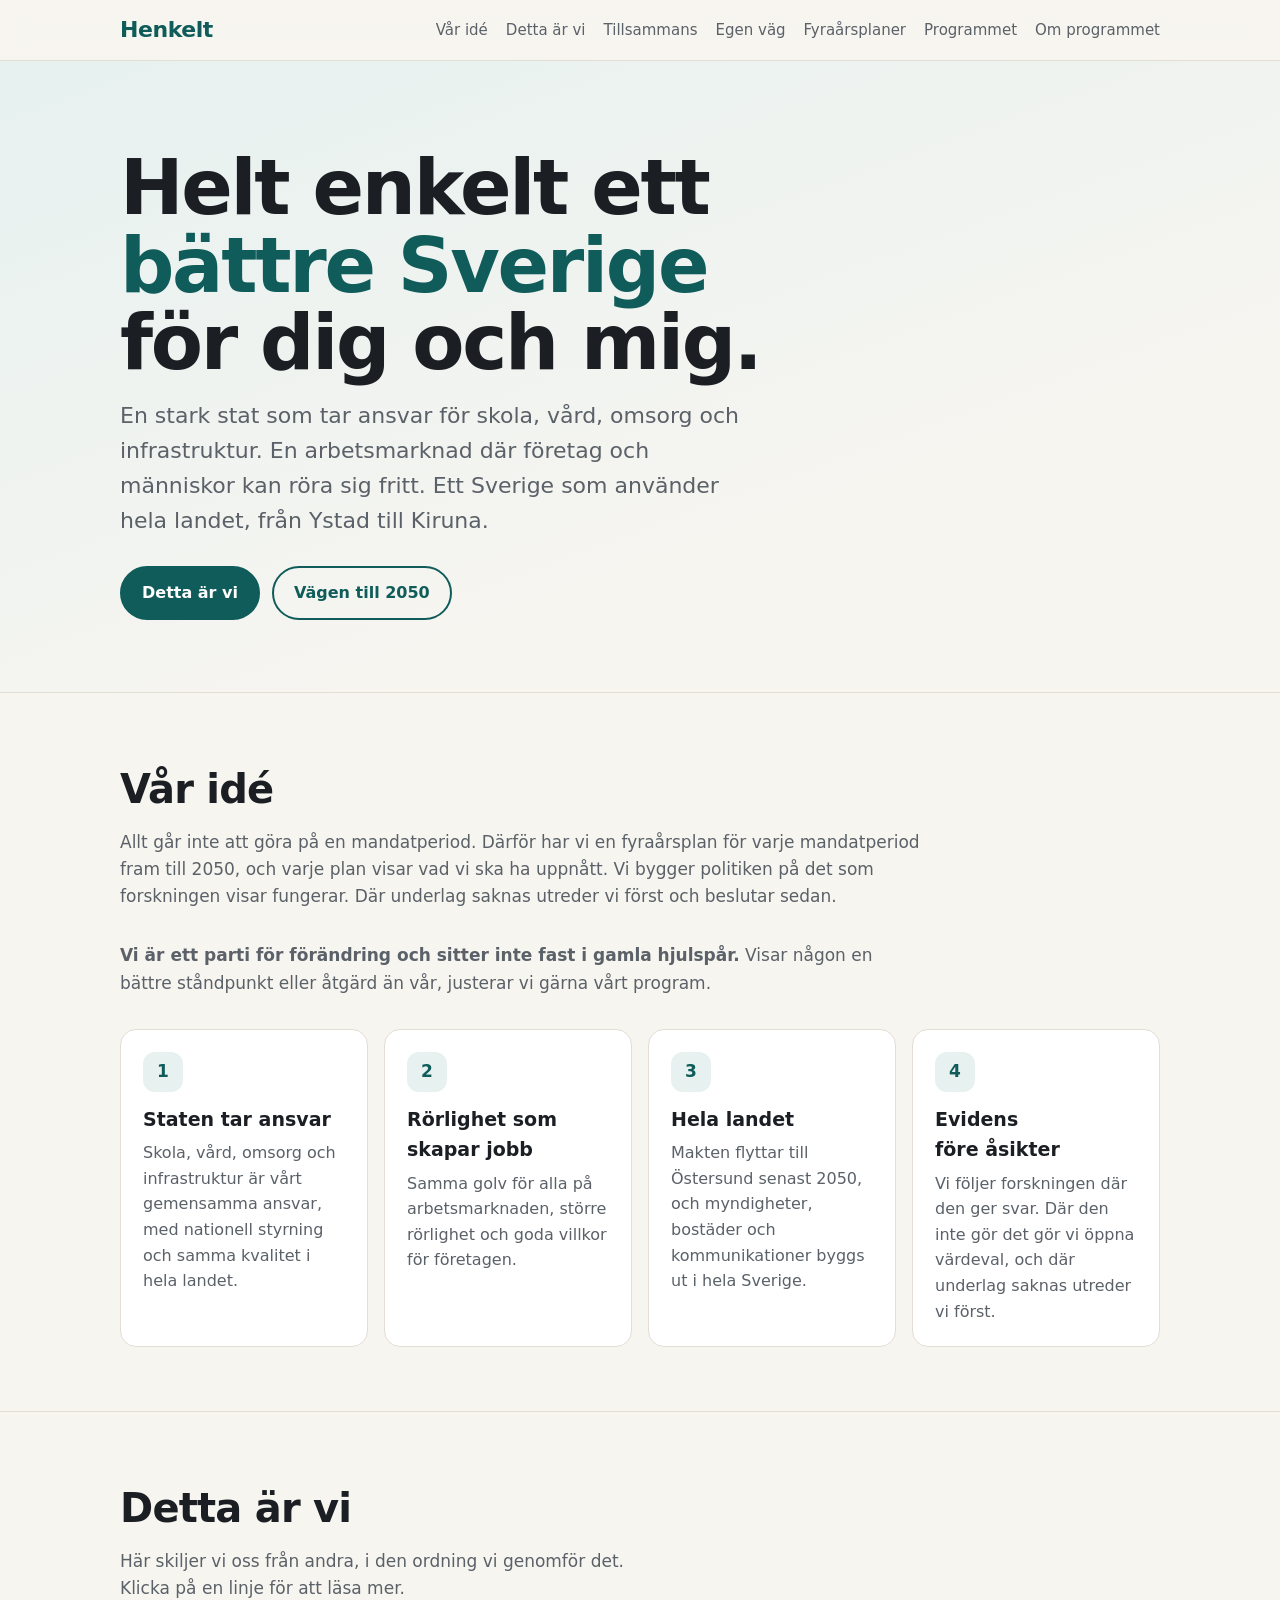
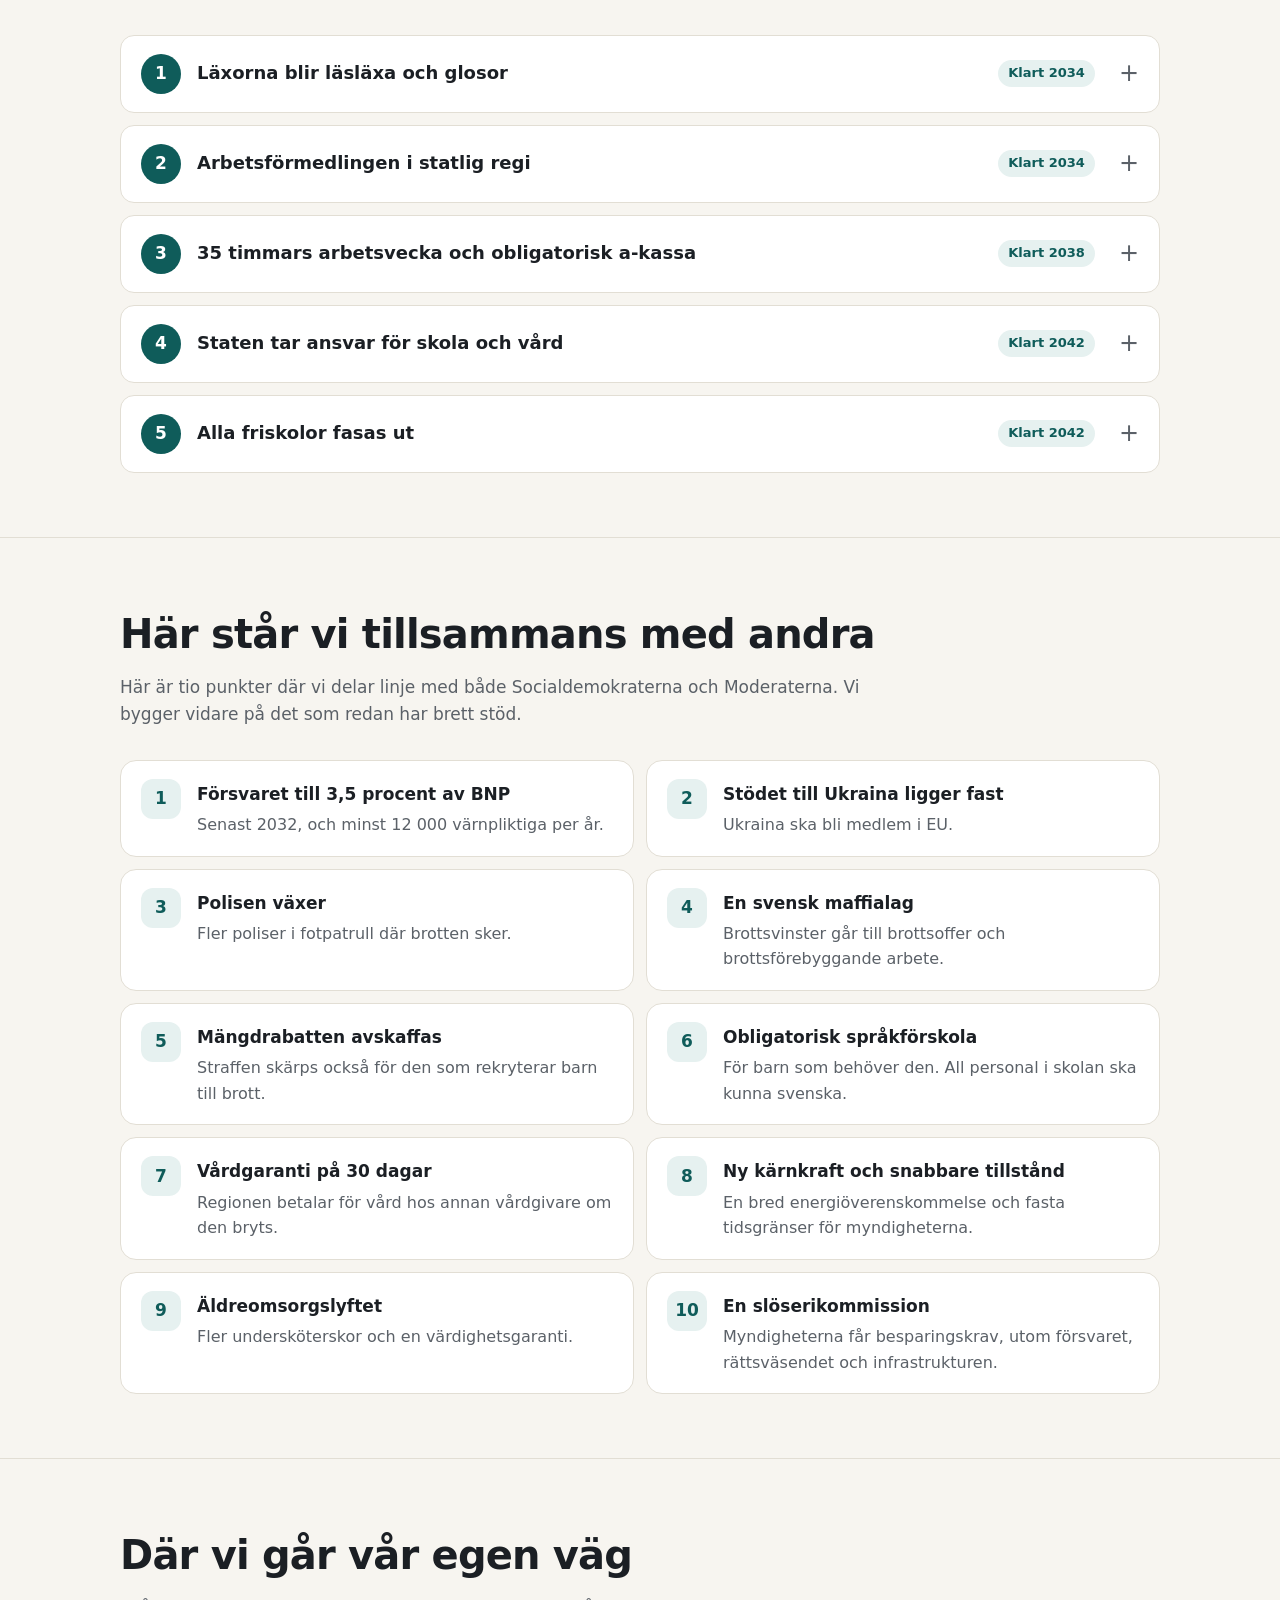
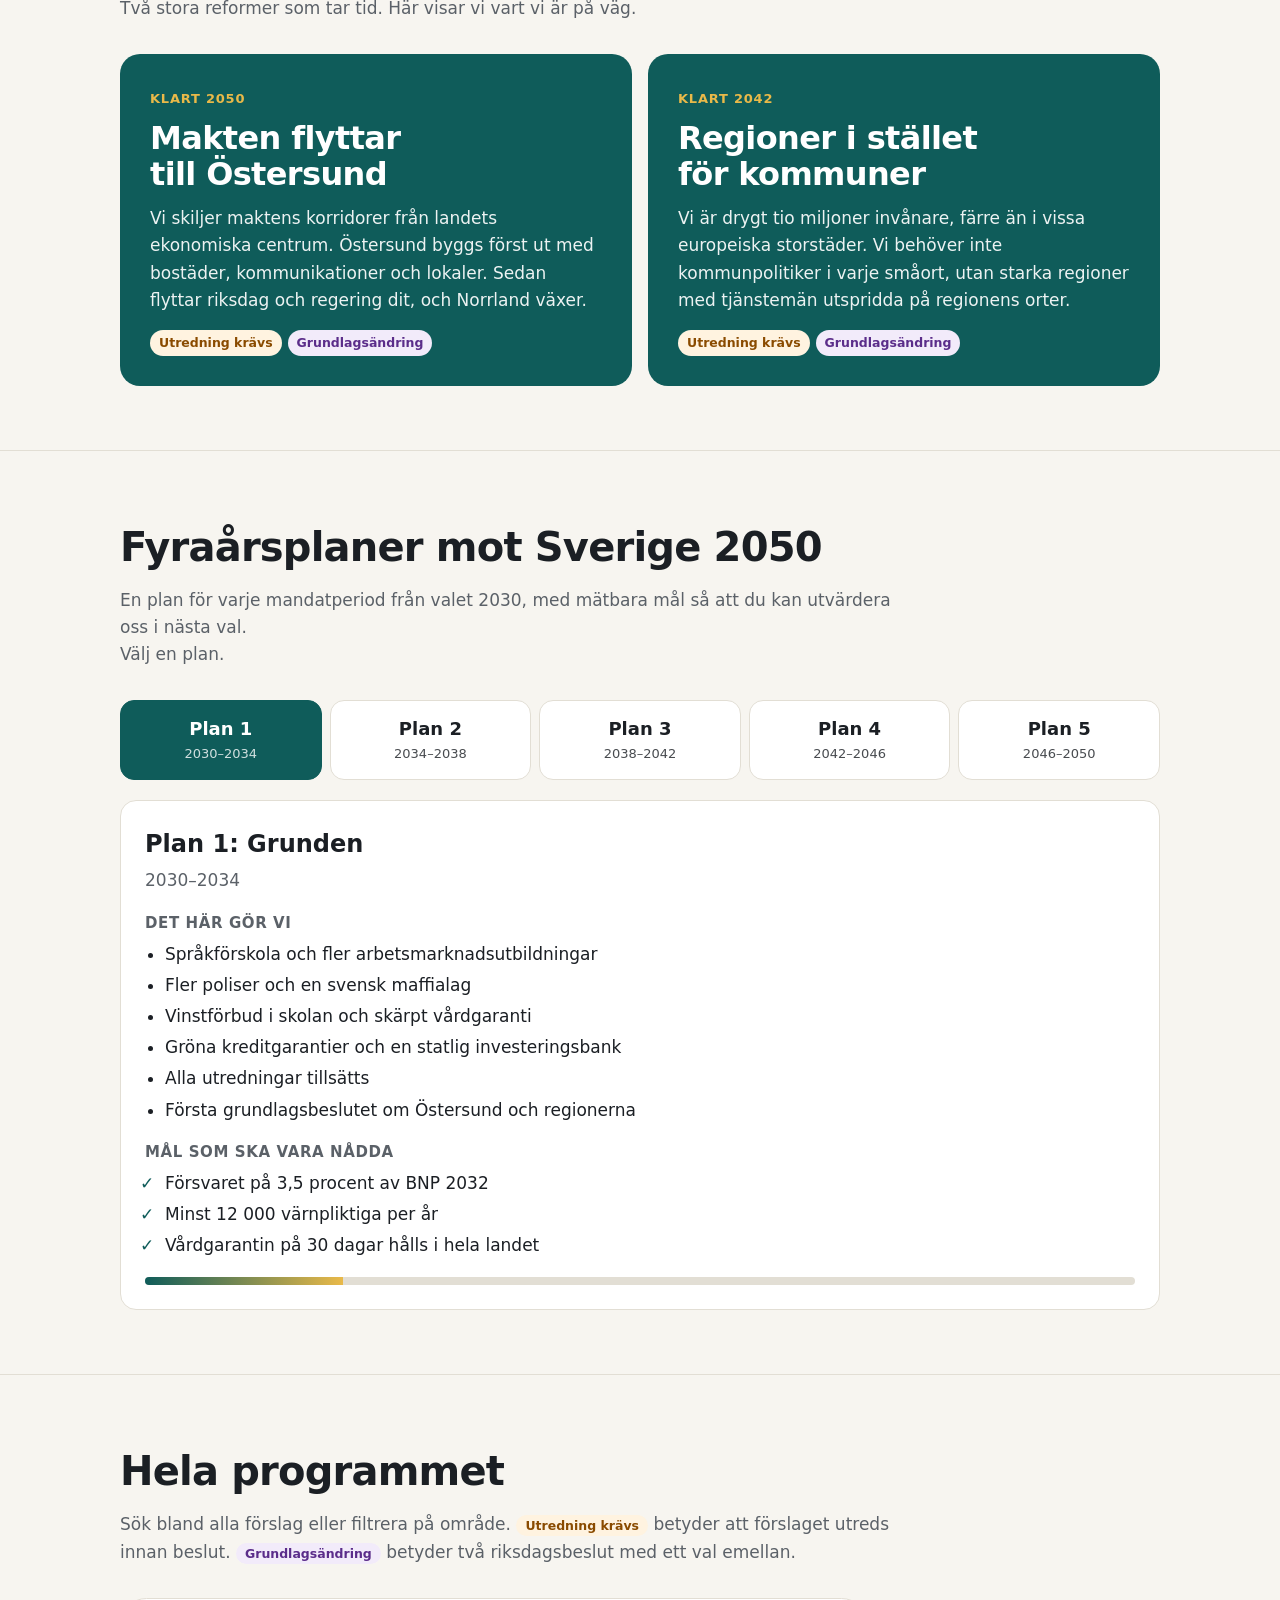
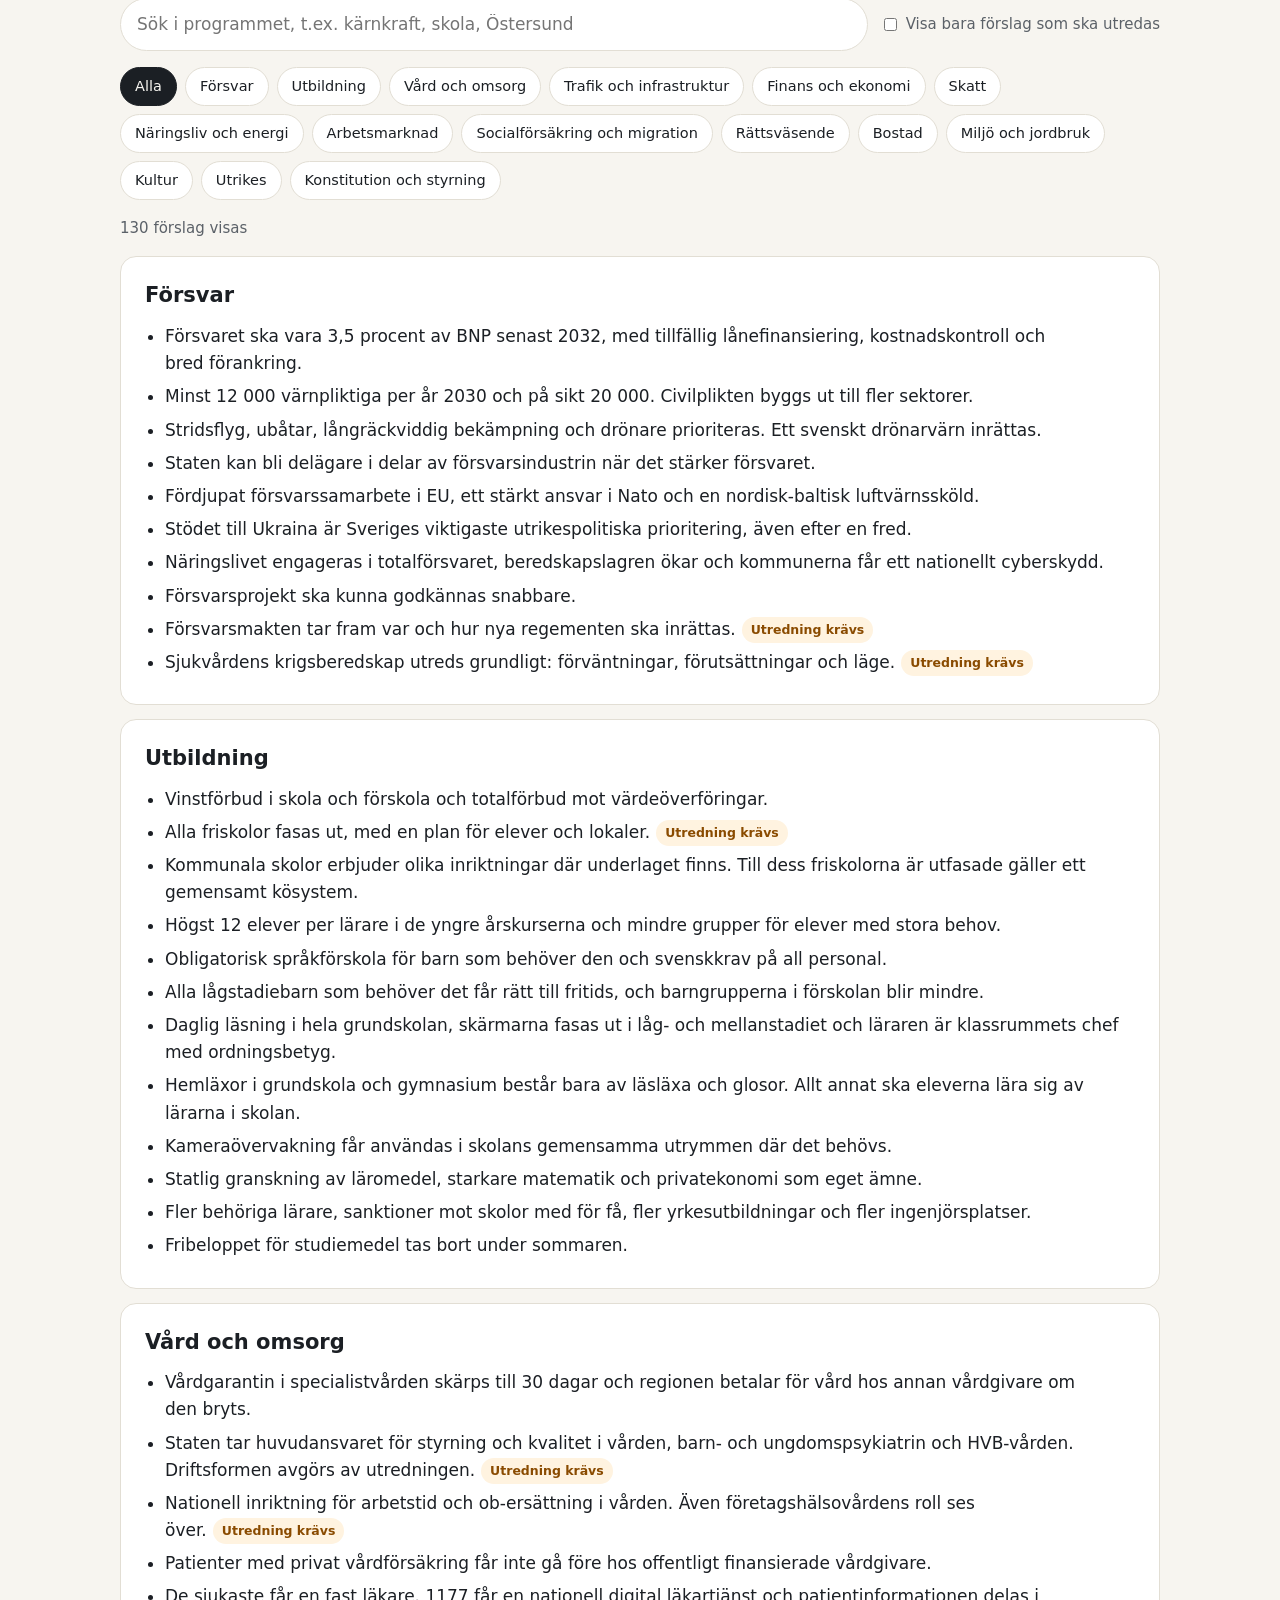
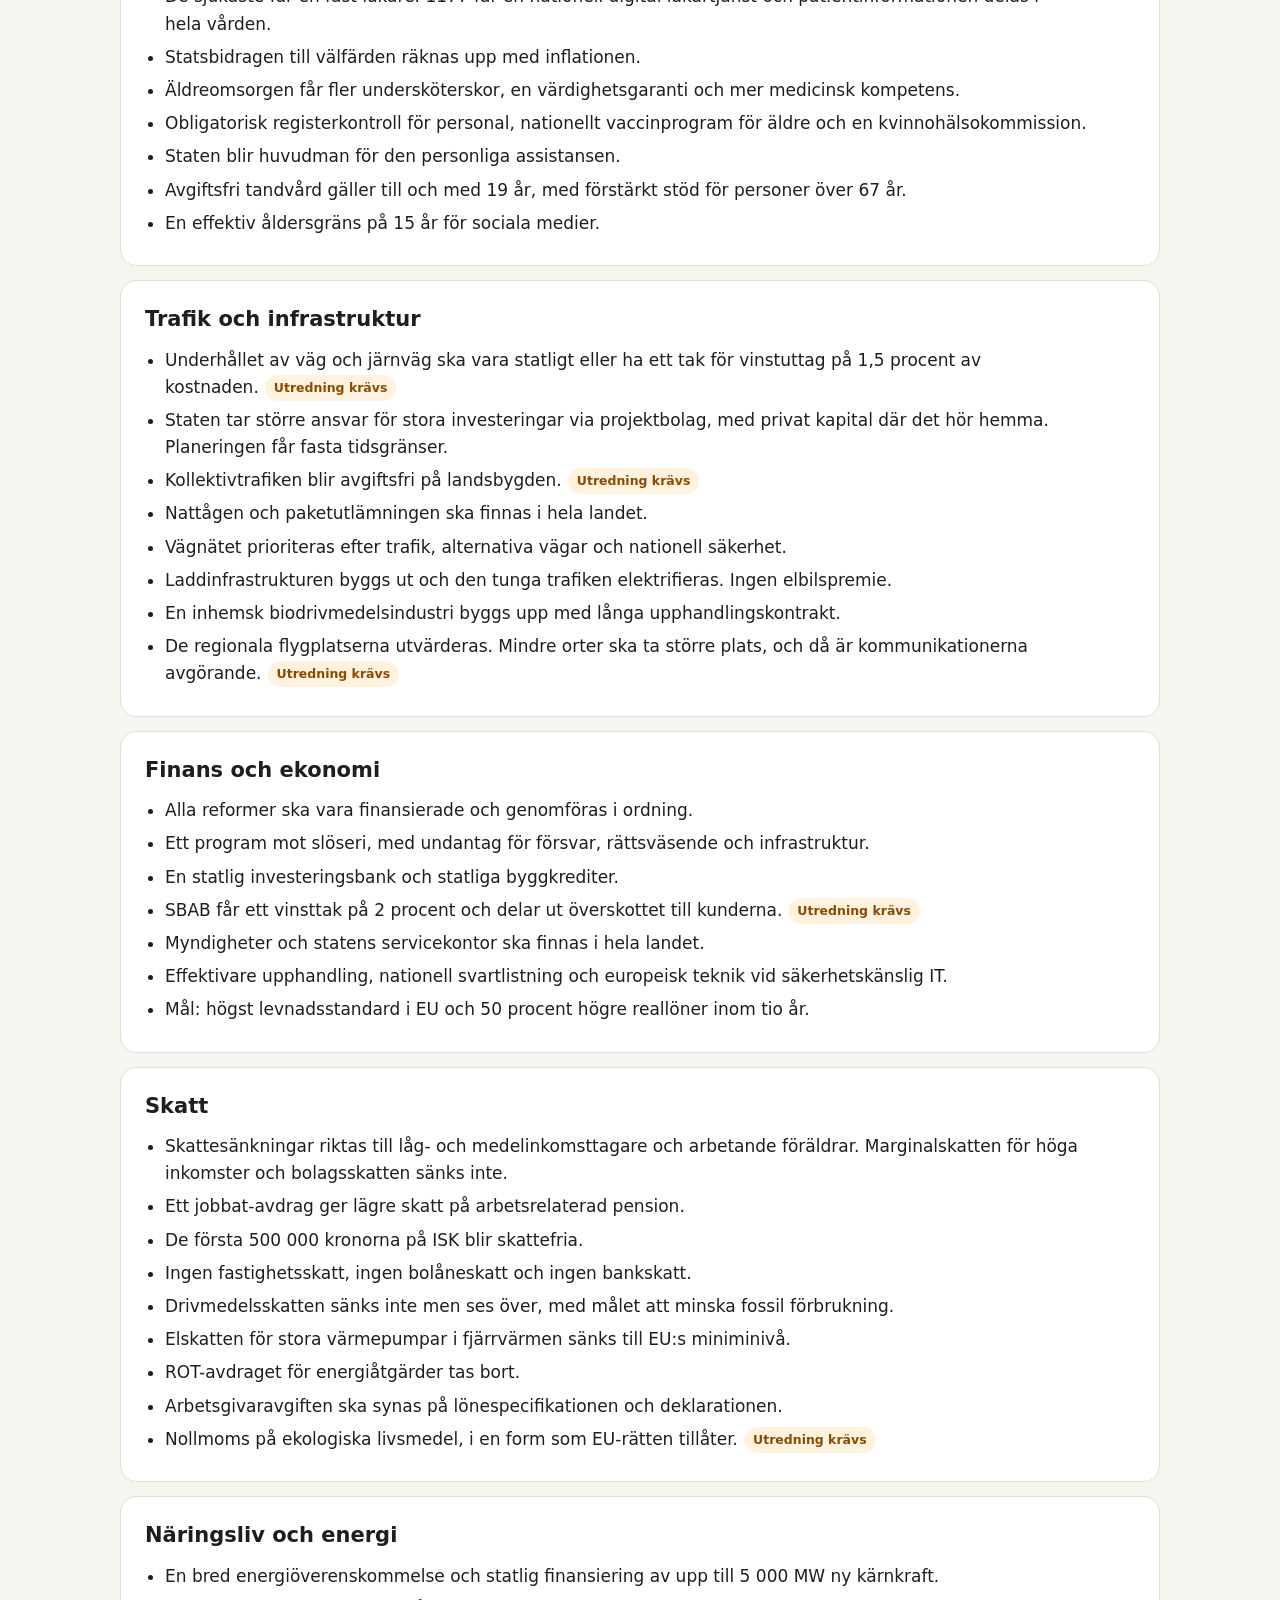
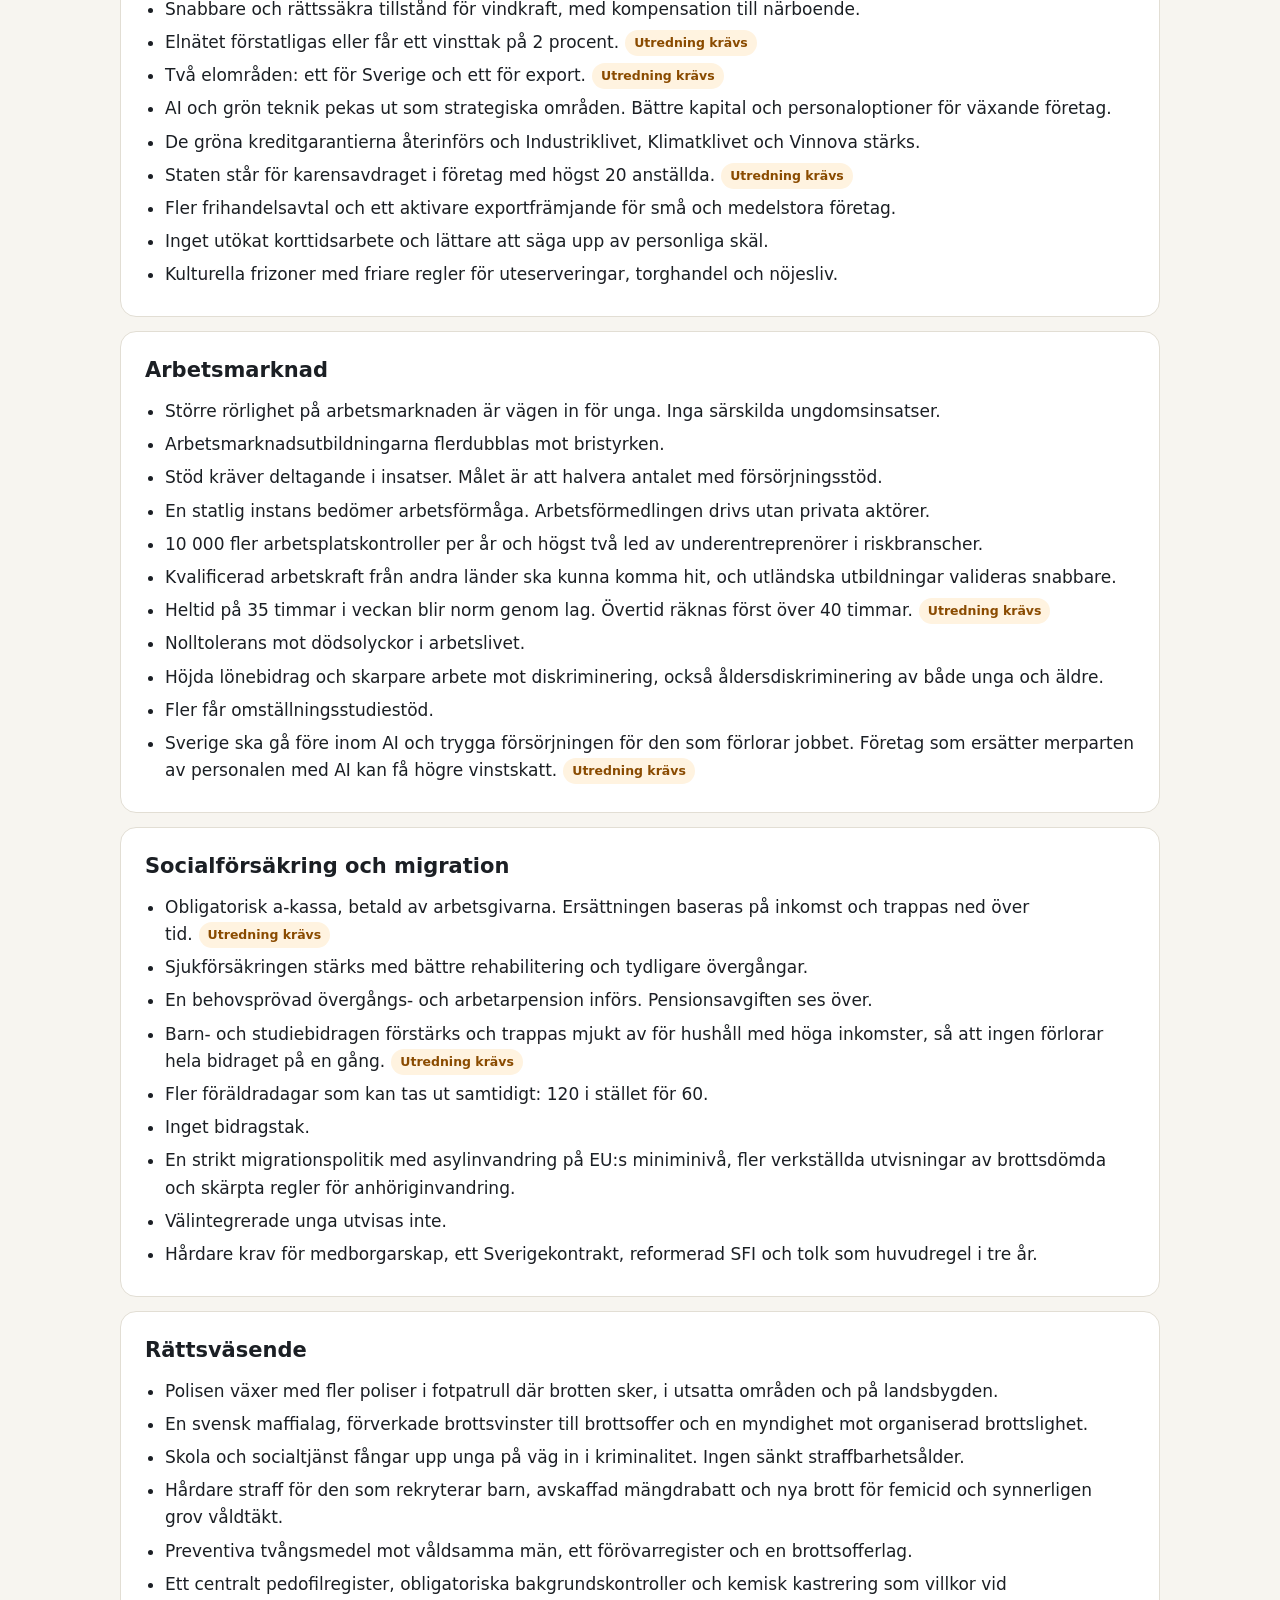
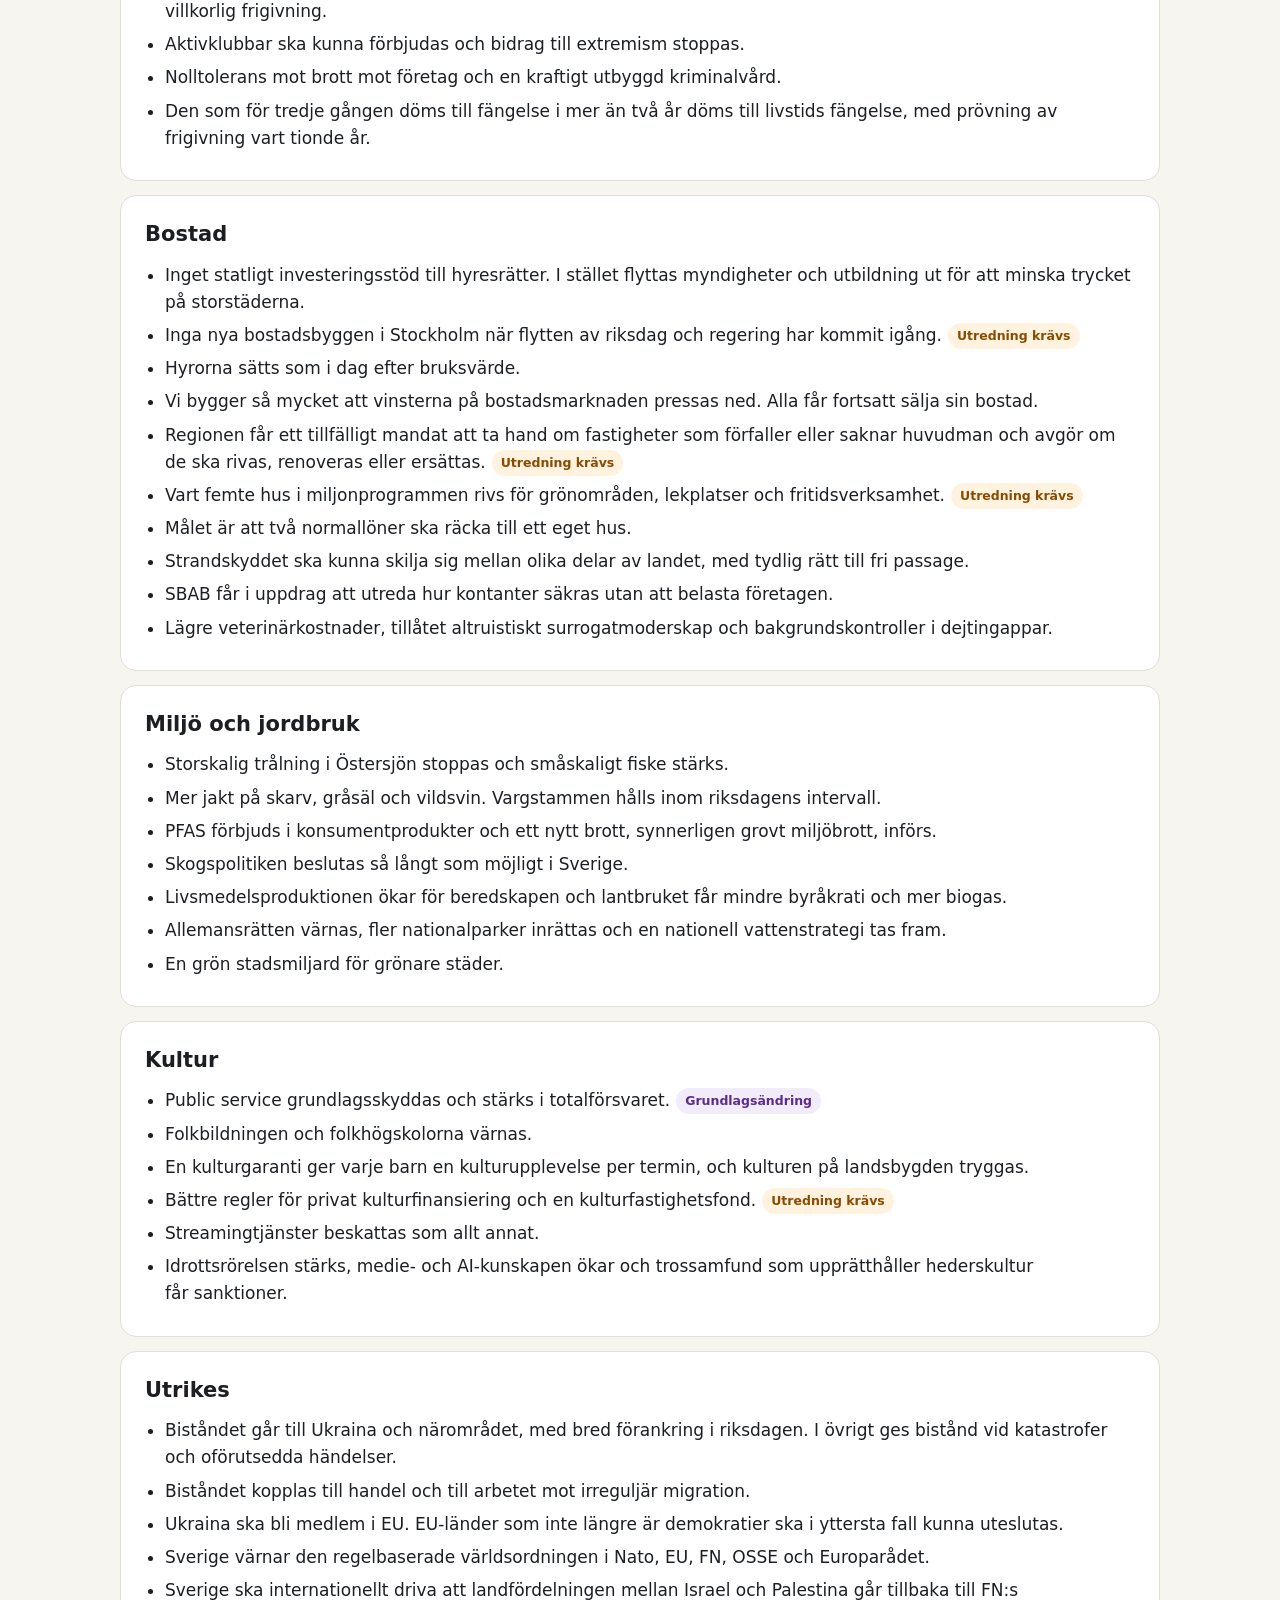
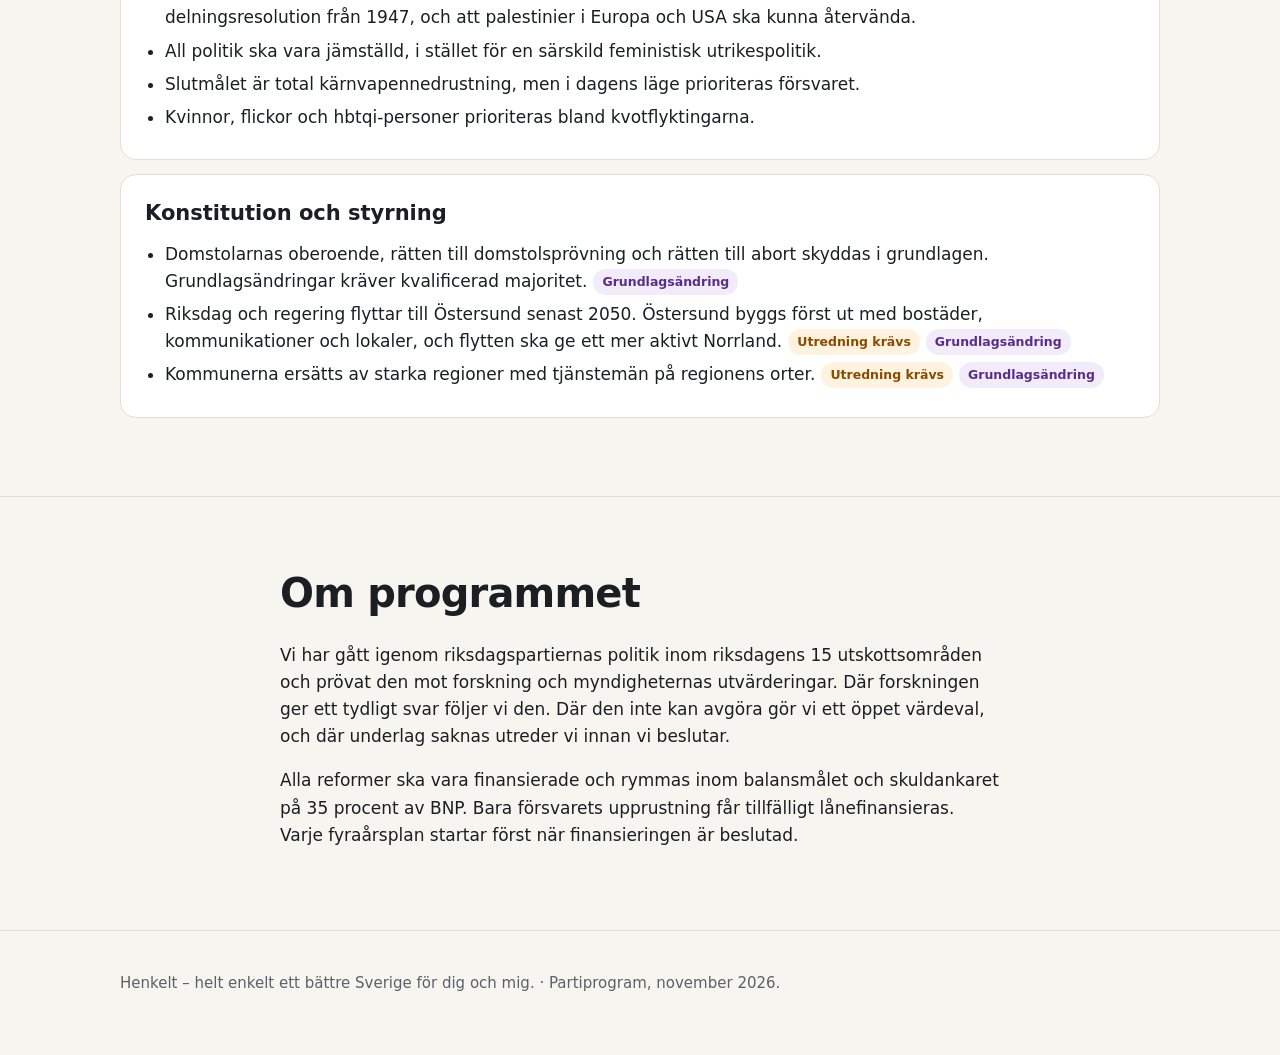
==== index.html @ c9fbc25e "Add files via upload" ====
<!DOCTYPE html>
<html lang="sv">
<head>
<meta charset="utf-8">
<meta name="viewport" content="width=device-width, initial-scale=1">
<title>Henkelt – helt enkelt ett bättre Sverige</title>
<meta name="description" content="Henkelt – helt enkelt ett bättre Sverige för dig och mig. Partiprogram, vad vi står för och fyraårsplaner mot Sverige 2050.">
<style>
:root{color-scheme:light dark;
--bg:light-dark(#f7f5f0,#121417);--card:light-dark(#ffffff,#1b1e22);--ink:light-dark(#1b1f24,#ece9e2);--muted:light-dark(#5b6168,#a3a8ae);
--line:light-dark(#e2ded4,#2c3035);--brand:light-dark(#0f5c5a,#5cc8c2);--brand-ink:light-dark(#ffffff,#08201f);--accent:light-dark(#e9b949,#f2c95f);
--soft:light-dark(#e6f1f0,#173332);--warn:light-dark(#8a4b00,#f5b25c);--warnbg:light-dark(#fff3e0,#33240f);--gov:light-dark(#5b2d8a,#c9a6f2);--govbg:light-dark(#f2ebfa,#291f36)}
*{box-sizing:border-box}
html{scroll-behavior:smooth}
body{margin:0;font:17px/1.6 system-ui,-apple-system,"Segoe UI",Roboto,sans-serif;background:var(--bg);color:var(--ink)}
a{color:var(--brand)}
.wrap{max-width:1080px;margin:0 auto;padding:0 20px}
header.top{position:sticky;top:0;z-index:10;background:color-mix(in srgb,var(--bg) 88%,transparent);backdrop-filter:blur(8px);border-bottom:1px solid var(--line)}
header.top .wrap{display:flex;align-items:center;gap:20px;height:60px}
.logo{font-weight:800;font-size:22px;letter-spacing:-.02em;color:var(--brand);text-decoration:none}
nav{display:flex;gap:18px;margin-left:auto;flex-wrap:wrap}
nav a{color:var(--muted);text-decoration:none;font-size:15px}
nav a:hover,nav a:focus-visible{color:var(--ink)}
.hero{padding:88px 0 72px;background:linear-gradient(160deg,var(--soft),transparent 70%)}
.hero h1{font-size:clamp(40px,7vw,76px);line-height:1.02;margin:0 0 16px;letter-spacing:-.03em}
.hero h1 em{font-style:normal;color:var(--brand)}
.hero p.lead{font-size:clamp(18px,2.4vw,22px);max-width:640px;color:var(--muted);margin:0 0 28px}
.btns{display:flex;gap:12px;flex-wrap:wrap}
.btn{display:inline-block;padding:12px 20px;border-radius:999px;font-weight:600;text-decoration:none;border:2px solid var(--brand);font-size:16px;cursor:pointer;background:none;color:var(--brand)}
.btn.primary{background:var(--brand);color:var(--brand-ink)}
section{padding:64px 0;border-top:1px solid var(--line)}
section h2{font-size:clamp(28px,4vw,40px);margin:0 0 8px;letter-spacing:-.02em}
section .sub{color:var(--muted);margin:0 0 32px;max-width:800px;text-wrap:pretty}
p,li{text-wrap:pretty}
h1,h2,h3{text-wrap:balance}
.pillars{display:grid;grid-template-columns:repeat(auto-fit,minmax(200px,1fr));gap:16px}
.pillar{background:var(--card);border:1px solid var(--line);border-radius:16px;padding:22px}
.pillar h3{margin:0 0 6px;font-size:19px}
#shared{grid-template-columns:repeat(auto-fit,minmax(min(100%,400px),1fr));gap:12px}
#shared .pillar{display:flex;gap:16px;align-items:flex-start;padding:18px 20px}
#shared .pillar .ic{flex:0 0 40px;margin:0}
#shared .pillar h3{font-size:17px;margin:2px 0 4px}
.pillar p{margin:0;color:var(--muted);font-size:16px}
.pillar .ic{width:40px;height:40px;border-radius:12px;background:var(--soft);color:var(--brand);display:grid;place-items:center;font-weight:800;margin-bottom:12px}
.own{display:grid;grid-template-columns:repeat(auto-fit,minmax(min(100%,320px),1fr));gap:16px}
.owncard{background:var(--brand);color:var(--brand-ink);border-radius:20px;padding:30px}
.owncard h3{font-size:clamp(24px,3vw,32px);line-height:1.15;margin:8px 0 12px;letter-spacing:-.02em}
.owncard p{margin:0 0 16px;opacity:.92}
.owncard .when{font-size:13px;font-weight:700;text-transform:uppercase;letter-spacing:.06em;color:var(--accent)}
.owncard .tag{background:color-mix(in srgb,var(--brand-ink) 16%,transparent);color:var(--brand-ink)}
.ten{display:grid;gap:12px;counter-reset:n}
.ten details{background:var(--card);border:1px solid var(--line);border-radius:14px;padding:0}
.ten summary{list-style:none;cursor:pointer;padding:18px 20px;display:flex;gap:16px;align-items:center}
.ten summary::-webkit-details-marker{display:none}
.ten .num{flex:0 0 40px;height:40px;border-radius:50%;background:var(--brand);color:var(--brand-ink);display:grid;place-items:center;font-weight:800}
.ten .t{font-weight:700;font-size:18px;flex:1}
.ten .plan{font-size:13px;font-weight:600;color:var(--brand);background:var(--soft);padding:3px 10px;border-radius:999px;white-space:nowrap}
.ten summary::after{content:"+";font-size:24px;color:var(--muted);margin-left:8px}
.ten details[open] summary::after{content:"–"}
.ten .body{padding:0 20px 18px 76px;color:var(--ink)}
.ten .body p{margin:0 0 8px}
.tags{display:flex;gap:6px;flex-wrap:wrap}
.tag{font-size:12.5px;font-weight:600;padding:3px 9px;border-radius:999px;background:var(--soft);color:var(--brand)}
.tag.u{background:var(--warnbg);color:var(--warn)}
.tag.g{background:var(--govbg);color:var(--gov)}
.timeline{display:grid;grid-template-columns:repeat(5,1fr);gap:8px;margin-bottom:20px;position:relative}
.timeline button{all:unset;cursor:pointer;background:var(--card);border:1px solid var(--line);border-radius:14px;padding:14px 12px;text-align:center;transition:transform .15s}
.timeline button:hover{transform:translateY(-2px)}
.timeline button:focus-visible{outline:3px solid var(--accent);outline-offset:2px}
.timeline button[aria-selected=true]{background:var(--brand);color:var(--brand-ink);border-color:var(--brand)}
.timeline .y{display:block;font-size:13px;opacity:.8}
.timeline .n{display:block;font-weight:800;font-size:18px}
.planbox{background:var(--card);border:1px solid var(--line);border-radius:16px;padding:24px}
.planbox h3{margin:0 0 4px;font-size:24px}
.planbox .when{color:var(--muted);margin:0 0 14px}
.planbox ul{margin:0;padding-left:20px}
.planbox li{margin:4px 0}
.gh{margin:16px 0 6px;font-size:15px;text-transform:uppercase;letter-spacing:.04em;color:var(--muted)}
.goals li::marker{content:"✓  ";color:var(--brand)}
.progress{height:8px;border-radius:99px;background:var(--line);margin:18px 0 0;overflow:hidden}
.progress i{display:block;height:100%;background:linear-gradient(90deg,var(--brand),var(--accent));transition:width .3s}
.tools{display:flex;gap:12px;flex-wrap:wrap;align-items:center;margin-bottom:16px}
.tools input[type=search]{flex:1 1 260px;padding:12px 16px;border-radius:999px;border:1px solid var(--line);background:var(--card);color:var(--ink);font:inherit}
.tools label{font-size:15px;color:var(--muted);display:flex;gap:6px;align-items:center;cursor:pointer}
.chips{display:flex;gap:8px;flex-wrap:wrap;margin-bottom:24px}
.chip{all:unset;cursor:pointer;padding:7px 14px;border-radius:999px;border:1px solid var(--line);background:var(--card);font-size:14.5px}
.chip[aria-pressed=true]{background:var(--ink);color:var(--bg);border-color:var(--ink)}
.chip:focus-visible{outline:3px solid var(--accent)}
.area{background:var(--card);border:1px solid var(--line);border-radius:16px;padding:22px 24px;margin-bottom:14px}
.area h3{margin:0 0 10px;font-size:21px}
.area ul{margin:0;padding-left:20px}
.area li{margin:6px 0}
.area li .tags{display:inline-flex;margin-left:6px;vertical-align:middle}
mark{background:var(--accent);color:#1b1f24;border-radius:3px;padding:0 2px}
.count{color:var(--muted);font-size:15px;margin:-8px 0 16px}
.empty{color:var(--muted);padding:20px;text-align:center}
.about{max-width:760px}
footer{padding:40px 0 60px;color:var(--muted);font-size:15px;border-top:1px solid var(--line)}
@media (max-width:720px){
 nav{display:none}
 .timeline{grid-template-columns:repeat(5,minmax(0,1fr));gap:4px}
 .timeline button{padding:10px 4px}
 .timeline .n{font-size:15px}.timeline .y{font-size:11px}
 .ten .body{padding-left:20px}
 .ten .plan{display:none}
}
@media (prefers-reduced-motion:reduce){html{scroll-behavior:auto}.timeline button,.progress i{transition:none}}
</style>
</head>
<body>
<header class="top"><div class="wrap">
 <a class="logo" href="#start">Hen<span>kelt</span></a>
 <nav aria-label="Huvudmeny">
  <a href="#ide">Vår idé</a><a href="#tio">Detta är vi</a><a href="#tillsammans">Tillsammans</a><a href="#egenvag">Egen väg</a><a href="#planer">Fyraårsplaner</a><a href="#program">Programmet</a><a href="#om">Om programmet</a>
 </nav>
</div></header>

<main id="start">
<div class="hero"><div class="wrap">
 <h1>Helt enkelt ett <em>bättre Sverige</em><br>för dig och mig.</h1>
 <p class="lead">En stark stat som tar ansvar för skola, vård, omsorg och infrastruktur. En arbetsmarknad där företag och människor kan röra sig fritt. Ett Sverige som använder hela landet, från Ystad till Kiruna.</p>
 <div class="btns"><a class="btn primary" href="#tio">Detta är vi</a><a class="btn" href="#planer">Vägen till 2050</a></div>
</div></div>

<section id="ide"><div class="wrap">
 <h2>Vår idé</h2>
 <p class="sub">Allt går inte att göra på en mandatperiod. Därför har vi en fyraårsplan för varje mandatperiod fram till 2050, och varje plan visar vad vi ska ha uppnått. Vi bygger politiken på det som forskningen visar fungerar. Där underlag saknas utreder vi först och beslutar sedan.</p>
 <p class="sub"><strong>Vi är ett parti för förändring och sitter inte fast i gamla hjulspår.</strong> Visar någon en bättre ståndpunkt eller åtgärd än vår, justerar vi gärna vårt program.</p>
 <div class="pillars">
  <div class="pillar"><div class="ic" aria-hidden="true">1</div><h3>Staten tar ansvar</h3><p>Skola, vård, omsorg och infrastruktur är vårt gemensamma ansvar, med nationell styrning och samma kvalitet i hela landet.</p></div>
  <div class="pillar"><div class="ic" aria-hidden="true">2</div><h3>Rörlighet som skapar jobb</h3><p>Samma golv för alla på arbetsmarknaden, större rörlighet och goda villkor för företagen.</p></div>
  <div class="pillar"><div class="ic" aria-hidden="true">3</div><h3>Hela landet</h3><p>Makten flyttar till Östersund senast 2050, och myndigheter, bostäder och kommunikationer byggs ut i hela Sverige.</p></div>
  <div class="pillar"><div class="ic" aria-hidden="true">4</div><h3>Evidens före åsikter</h3><p>Vi följer forskningen där den ger svar. Där den inte gör det gör vi öppna värdeval, och där underlag saknas utreder vi först.</p></div>
 </div>
</div></section>

<section id="tio"><div class="wrap">
 <h2>Detta är vi</h2>
 <p class="sub">Här skiljer vi oss från andra, i den ordning vi genomför det.<br>Klicka på en linje för att läsa mer.</p>
 <div class="ten" id="ten"></div>
</div></section>

<section id="tillsammans"><div class="wrap">
 <h2>Här står vi tillsammans med andra</h2>
 <p class="sub">Här är tio punkter där vi delar linje med både Socialdemokraterna och Moderaterna. Vi bygger vidare på det som redan har brett stöd.</p>
 <div class="pillars" id="shared"></div>
</div></section>

<section id="egenvag"><div class="wrap">
 <h2>Där vi går vår egen väg</h2>
 <p class="sub">Två stora reformer som tar tid. Här visar vi vart vi är på väg.</p>
 <div class="own">
  <div class="owncard"><span class="when">Klart 2050</span><h3>Makten flyttar till Östersund</h3><p>Vi skiljer maktens korridorer från landets ekonomiska centrum. Östersund byggs först ut med bostäder, kommunikationer och lokaler. Sedan flyttar riksdag och regering dit, och Norrland växer.</p><div class="tags"><span class="tag u">Utredning krävs</span><span class="tag g">Grundlagsändring</span></div></div>
  <div class="owncard"><span class="when">Klart 2042</span><h3>Regioner i stället för kommuner</h3><p>Vi är drygt tio miljoner invånare, färre än i vissa europeiska storstäder. Vi behöver inte kommunpolitiker i varje småort, utan starka regioner med tjänstemän utspridda på regionens orter.</p><div class="tags"><span class="tag u">Utredning krävs</span><span class="tag g">Grundlagsändring</span></div></div>
 </div>
</div></section>

<section id="planer"><div class="wrap">
 <h2>Fyraårsplaner mot Sverige 2050</h2>
 <p class="sub">En plan för varje mandatperiod från valet 2030, med mätbara mål så att du kan utvärdera oss i nästa val.<br>Välj en plan.</p>
 <div class="timeline" role="tablist" aria-label="Fyraårsplaner" id="tl"></div>
 <div class="planbox" role="tabpanel" id="planbox" aria-live="polite"></div>
</div></section>

<section id="program"><div class="wrap">
 <h2>Hela programmet</h2>
 <p class="sub">Sök bland alla förslag eller filtrera på område. <span class="tag u">Utredning krävs</span> betyder att förslaget utreds innan beslut. <span class="tag g">Grundlagsändring</span> betyder två riksdagsbeslut med ett val emellan.</p>
 <div class="tools">
  <input type="search" id="q" placeholder="Sök i programmet, t.ex. kärnkraft, skola, Östersund" aria-label="Sök i programmet">
  <label><input type="checkbox" id="onlyU"> Visa bara förslag som ska utredas</label>
 </div>
 <div class="chips" id="chips" role="group" aria-label="Filtrera på område"></div>
 <p class="count" id="count" aria-live="polite"></p>
 <div id="areas"></div>
</div></section>

<section id="om"><div class="wrap about">
 <h2>Om programmet</h2>
 <p>Vi har gått igenom riksdagspartiernas politik inom riksdagens 15 utskottsområden och prövat den mot forskning och myndigheternas utvärderingar. Där forskningen ger ett tydligt svar följer vi den. Där den inte kan avgöra gör vi ett öppet värdeval, och där underlag saknas utreder vi innan vi beslutar.</p>
 <p>Alla reformer ska vara finansierade och rymmas inom balansmålet och skuldankaret på 35 procent av BNP. Bara försvarets upprustning får tillfälligt lånefinansieras. Varje fyraårsplan startar först när finansieringen är beslutad.</p>
</div></section>
</main>

<footer><div class="wrap">Henkelt – helt enkelt ett bättre Sverige för dig och mig. · Partiprogram, november 2026.</div></footer>

<script>
const TEN=[
["Läxorna blir läsläxa och glosor","Klart 2034","Resten lär sig eleverna av lärarna i skolan.",[]],
["Arbetsförmedlingen i statlig regi","Klart 2034","Utan privata aktörer. IFAU:s utvärdering visar att de privata aktörerna kostade mer utan att ge bättre resultat.",[]],
["35 timmars arbetsvecka och obligatorisk a-kassa","Klart 2038","Lagstiftad arbetstid och en a-kassa som arbetsgivarna betalar, kombinerat med större rörlighet på arbetsmarknaden.",["u"]],
["Staten tar ansvar för skola och vård","Klart 2042","Vinstförbud i skolan och statligt huvudansvar för styrning och kvalitet i vården. En utredning avgör hur verksamheten ska drivas.",["u"]],
["Alla friskolor fasas ut","Klart 2042","Vi fasar ut friskolorna med en tydlig plan för elever och lokaler.",["u"]]
];
const SHARED=[
["Försvaret till 3,5 procent av BNP","Senast 2032, och minst 12 000 värnpliktiga per år."],
["Stödet till Ukraina ligger fast","Ukraina ska bli medlem i EU."],
["Polisen växer","Fler poliser i fotpatrull där brotten sker."],
["En svensk maffialag","Brottsvinster går till brottsoffer och brottsförebyggande arbete."],
["Mängdrabatten avskaffas","Straffen skärps också för den som rekryterar barn till brott."],
["Obligatorisk språkförskola","För barn som behöver den. All personal i skolan ska kunna svenska."],
["Vårdgaranti på 30 dagar","Regionen betalar för vård hos annan vårdgivare om den bryts."],
["Ny kärnkraft och snabbare tillstånd","En bred energiöverenskommelse och fasta tidsgränser för myndigheterna."],
["Äldreomsorgslyftet","Fler undersköterskor och en värdighetsgaranti."],
["En slöserikommission","Myndigheterna får besparingskrav, utom försvaret, rättsväsendet och infrastrukturen."]
];
const PLANS=[
["Plan 1","2030–2034","Grunden",["Språkförskola och fler arbetsmarknadsutbildningar","Fler poliser och en svensk maffialag","Vinstförbud i skolan och skärpt vårdgaranti","Gröna kreditgarantier och en statlig investeringsbank","Alla utredningar tillsätts","Första grundlagsbeslutet om Östersund och regionerna"],["Försvaret på 3,5 procent av BNP 2032","Minst 12 000 värnpliktiga per år","Vårdgarantin på 30 dagar hålls i hela landet"]],
["Plan 2","2034–2038","Systemskiftet börjar",["Andra grundlagsbeslutet efter valet 2034","Ny arbetsmarknadsmodell med lagstiftad arbetstid och obligatorisk a-kassa","Staten tar huvudansvaret för vården","Utfasningen av friskolor inleds","Utbyggnaden av Östersund startar"],["Antalet med försörjningsstöd halverat","Flest ingenjörer per capita i EU 2035"]],
["Plan 3","2038–2042","Ett land i balans",["Regionerna ersätter kommunerna","Friskolorna är utfasade","Ny kärnkraft och ny elområdesmodell på plats","Gratis kollektivtrafik på landsbygden"],["Utsatta områden från 65 till noll","Bland de tre bästa i världen i matematik","Högsta levnadsstandarden i EU","50 procent högre reallöner"]],
["Plan 4","2042–2046","Norrland växer",["Myndigheter och departement flyttar etappvis till Östersund och andra orter i norr","Bostäder och kommunikationer byggs ut i hela landet"],["20 000 värnpliktiga per år","Östersund färdigt att ta emot riksdag och regering"]],
["Plan 5","2046–2050","Sverige 2050",["Riksdag och regering flyttar till Östersund"],["Makten och det ekonomiska centrumet är åtskilda senast 2050","Hela landet används"]]
];
// [område, [[text, flaggor]]] ; u = utredning krävs, g = grundlagsändring
const AREAS=[
["Försvar",[
["Försvaret ska vara 3,5 procent av BNP senast 2032, med tillfällig lånefinansiering, kostnadskontroll och bred förankring."],
["Minst 12 000 värnpliktiga per år 2030 och på sikt 20 000. Civilplikten byggs ut till fler sektorer."],
["Stridsflyg, ubåtar, långräckviddig bekämpning och drönare prioriteras. Ett svenskt drönarvärn inrättas."],
["Staten kan bli delägare i delar av försvarsindustrin när det stärker försvaret."],
["Fördjupat försvarssamarbete i EU, ett stärkt ansvar i Nato och en nordisk-baltisk luftvärnssköld."],
["Stödet till Ukraina är Sveriges viktigaste utrikespolitiska prioritering, även efter en fred."],
["Näringslivet engageras i totalförsvaret, beredskapslagren ökar och kommunerna får ett nationellt cyberskydd."],
["Försvarsprojekt ska kunna godkännas snabbare."],
["Försvarsmakten tar fram var och hur nya regementen ska inrättas.","u"],
["Sjukvårdens krigsberedskap utreds grundligt: förväntningar, förutsättningar och läge.","u"]]],
["Utbildning",[
["Vinstförbud i skola och förskola och totalförbud mot värdeöverföringar."],
["Alla friskolor fasas ut, med en plan för elever och lokaler.","u"],
["Kommunala skolor erbjuder olika inriktningar där underlaget finns. Till dess friskolorna är utfasade gäller ett gemensamt kösystem."],
["Högst 12 elever per lärare i de yngre årskurserna och mindre grupper för elever med stora behov."],
["Obligatorisk språkförskola för barn som behöver den och svenskkrav på all personal."],
["Alla lågstadiebarn som behöver det får rätt till fritids, och barngrupperna i förskolan blir mindre."],
["Daglig läsning i hela grundskolan, skärmarna fasas ut i låg- och mellanstadiet och läraren är klassrummets chef med ordningsbetyg."],
["Hemläxor i grundskola och gymnasium består bara av läsläxa och glosor. Allt annat ska eleverna lära sig av lärarna i skolan."],
["Kameraövervakning får användas i skolans gemensamma utrymmen där det behövs."],
["Statlig granskning av läromedel, starkare matematik och privatekonomi som eget ämne."],
["Fler behöriga lärare, sanktioner mot skolor med för få, fler yrkesutbildningar och fler ingenjörsplatser."],
["Fribeloppet för studiemedel tas bort under sommaren."]]],
["Vård och omsorg",[
["Vårdgarantin i specialistvården skärps till 30 dagar och regionen betalar för vård hos annan vårdgivare om den bryts."],
["Staten tar huvudansvaret för styrning och kvalitet i vården, barn- och ungdomspsykiatrin och HVB-vården. Driftsformen avgörs av utredningen.","u"],
["Nationell inriktning för arbetstid och ob-ersättning i vården. Även företagshälsovårdens roll ses över.","u"],
["Patienter med privat vårdförsäkring får inte gå före hos offentligt finansierade vårdgivare."],
["De sjukaste får en fast läkare. 1177 får en nationell digital läkartjänst och patientinformationen delas i hela vården."],
["Statsbidragen till välfärden räknas upp med inflationen."],
["Äldreomsorgen får fler undersköterskor, en värdighetsgaranti och mer medicinsk kompetens."],
["Obligatorisk registerkontroll för personal, nationellt vaccinprogram för äldre och en kvinnohälsokommission."],
["Staten blir huvudman för den personliga assistansen."],
["Avgiftsfri tandvård gäller till och med 19 år, med förstärkt stöd för personer över 67 år."],
["En effektiv åldersgräns på 15 år för sociala medier."]]],
["Trafik och infrastruktur",[
["Underhållet av väg och järnväg ska vara statligt eller ha ett tak för vinstuttag på 1,5 procent av kostnaden.","u"],
["Staten tar större ansvar för stora investeringar via projektbolag, med privat kapital där det hör hemma. Planeringen får fasta tidsgränser."],
["Kollektivtrafiken blir avgiftsfri på landsbygden.","u"],
["Nattågen och paketutlämningen ska finnas i hela landet."],
["Vägnätet prioriteras efter trafik, alternativa vägar och nationell säkerhet."],
["Laddinfrastrukturen byggs ut och den tunga trafiken elektrifieras. Ingen elbilspremie."],
["En inhemsk biodrivmedelsindustri byggs upp med långa upphandlingskontrakt."],
["De regionala flygplatserna utvärderas. Mindre orter ska ta större plats, och då är kommunikationerna avgörande.","u"]]],
["Finans och ekonomi",[
["Alla reformer ska vara finansierade och genomföras i ordning."],
["Ett program mot slöseri, med undantag för försvar, rättsväsende och infrastruktur."],
["En statlig investeringsbank och statliga byggkrediter."],
["SBAB får ett vinsttak på 2 procent och delar ut överskottet till kunderna.","u"],
["Myndigheter och statens servicekontor ska finnas i hela landet."],
["Effektivare upphandling, nationell svartlistning och europeisk teknik vid säkerhetskänslig IT."],
["Mål: högst levnadsstandard i EU och 50 procent högre reallöner inom tio år."]]],
["Skatt",[
["Skattesänkningar riktas till låg- och medelinkomsttagare och arbetande föräldrar. Marginalskatten för höga inkomster och bolagsskatten sänks inte."],
["Ett jobbat-avdrag ger lägre skatt på arbetsrelaterad pension."],
["De första 500 000 kronorna på ISK blir skattefria."],
["Ingen fastighetsskatt, ingen bolåneskatt och ingen bankskatt."],
["Drivmedelsskatten sänks inte men ses över, med målet att minska fossil förbrukning."],
["Elskatten för stora värmepumpar i fjärrvärmen sänks till EU:s miniminivå."],
["ROT-avdraget för energiåtgärder tas bort."],
["Arbetsgivaravgiften ska synas på lönespecifikationen och deklarationen."],
["Nollmoms på ekologiska livsmedel, i en form som EU-rätten tillåter.","u"]]],
["Näringsliv och energi",[
["En bred energiöverenskommelse och statlig finansiering av upp till 5 000 MW ny kärnkraft."],
["Snabbare och rättssäkra tillstånd för vindkraft, med kompensation till närboende."],
["Elnätet förstatligas eller får ett vinsttak på 2 procent.","u"],
["Två elområden: ett för Sverige och ett för export.","u"],
["AI och grön teknik pekas ut som strategiska områden. Bättre kapital och personaloptioner för växande företag."],
["De gröna kreditgarantierna återinförs och Industriklivet, Klimatklivet och Vinnova stärks."],
["Staten står för karensavdraget i företag med högst 20 anställda.","u"],
["Fler frihandelsavtal och ett aktivare exportfrämjande för små och medelstora företag."],
["Inget utökat korttidsarbete och lättare att säga upp av personliga skäl."],
["Kulturella frizoner med friare regler för uteserveringar, torghandel och nöjesliv."]]],
["Arbetsmarknad",[
["Större rörlighet på arbetsmarknaden är vägen in för unga. Inga särskilda ungdomsinsatser."],
["Arbetsmarknadsutbildningarna flerdubblas mot bristyrken."],
["Stöd kräver deltagande i insatser. Målet är att halvera antalet med försörjningsstöd."],
["En statlig instans bedömer arbetsförmåga. Arbetsförmedlingen drivs utan privata aktörer."],
["10 000 fler arbetsplatskontroller per år och högst två led av underentreprenörer i riskbranscher."],
["Kvalificerad arbetskraft från andra länder ska kunna komma hit, och utländska utbildningar valideras snabbare."],
["Heltid på 35 timmar i veckan blir norm genom lag. Övertid räknas först över 40 timmar.","u"],
["Nolltolerans mot dödsolyckor i arbetslivet."],
["Höjda lönebidrag och skarpare arbete mot diskriminering, också åldersdiskriminering av både unga och äldre."],
["Fler får omställningsstudiestöd."],
["Sverige ska gå före inom AI och trygga försörjningen för den som förlorar jobbet. Företag som ersätter merparten av personalen med AI kan få högre vinstskatt.","u"]]],
["Socialförsäkring och migration",[
["Obligatorisk a-kassa, betald av arbetsgivarna. Ersättningen baseras på inkomst och trappas ned över tid.","u"],
["Sjukförsäkringen stärks med bättre rehabilitering och tydligare övergångar."],
["En behovsprövad övergångs- och arbetarpension införs. Pensionsavgiften ses över."],
["Barn- och studiebidragen förstärks och trappas mjukt av för hushåll med höga inkomster, så att ingen förlorar hela bidraget på en gång.","u"],
["Fler föräldradagar som kan tas ut samtidigt: 120 i stället för 60."],
["Inget bidragstak."],
["En strikt migrationspolitik med asylinvandring på EU:s miniminivå, fler verkställda utvisningar av brottsdömda och skärpta regler för anhöriginvandring."],
["Välintegrerade unga utvisas inte."],
["Hårdare krav för medborgarskap, ett Sverigekontrakt, reformerad SFI och tolk som huvudregel i tre år."]]],
["Rättsväsende",[
["Polisen växer med fler poliser i fotpatrull där brotten sker, i utsatta områden och på landsbygden."],
["En svensk maffialag, förverkade brottsvinster till brottsoffer och en myndighet mot organiserad brottslighet."],
["Skola och socialtjänst fångar upp unga på väg in i kriminalitet. Ingen sänkt straffbarhetsålder."],
["Hårdare straff för den som rekryterar barn, avskaffad mängdrabatt och nya brott för femicid och synnerligen grov våldtäkt."],
["Preventiva tvångsmedel mot våldsamma män, ett förövarregister och en brottsofferlag."],
["Ett centralt pedofilregister, obligatoriska bakgrundskontroller och kemisk kastrering som villkor vid villkorlig frigivning."],
["Aktivklubbar ska kunna förbjudas och bidrag till extremism stoppas."],
["Nolltolerans mot brott mot företag och en kraftigt utbyggd kriminalvård."],
["Den som för tredje gången döms till fängelse i mer än två år döms till livstids fängelse, med prövning av frigivning vart tionde år."]]],
["Bostad",[
["Inget statligt investeringsstöd till hyresrätter. I stället flyttas myndigheter och utbildning ut för att minska trycket på storstäderna."],
["Inga nya bostadsbyggen i Stockholm när flytten av riksdag och regering har kommit igång.","u"],
["Hyrorna sätts som i dag efter bruksvärde."],
["Vi bygger så mycket att vinsterna på bostadsmarknaden pressas ned. Alla får fortsatt sälja sin bostad."],
["Regionen får ett tillfälligt mandat att ta hand om fastigheter som förfaller eller saknar huvudman och avgör om de ska rivas, renoveras eller ersättas.","u"],
["Vart femte hus i miljonprogrammen rivs för grönområden, lekplatser och fritidsverksamhet.","u"],
["Målet är att två normallöner ska räcka till ett eget hus."],
["Strandskyddet ska kunna skilja sig mellan olika delar av landet, med tydlig rätt till fri passage."],
["SBAB får i uppdrag att utreda hur kontanter säkras utan att belasta företagen."],
["Lägre veterinärkostnader, tillåtet altruistiskt surrogatmoderskap och bakgrundskontroller i dejtingappar."]]],
["Miljö och jordbruk",[
["Storskalig trålning i Östersjön stoppas och småskaligt fiske stärks."],
["Mer jakt på skarv, gråsäl och vildsvin. Vargstammen hålls inom riksdagens intervall."],
["PFAS förbjuds i konsumentprodukter och ett nytt brott, synnerligen grovt miljöbrott, införs."],
["Skogspolitiken beslutas så långt som möjligt i Sverige."],
["Livsmedelsproduktionen ökar för beredskapen och lantbruket får mindre byråkrati och mer biogas."],
["Allemansrätten värnas, fler nationalparker inrättas och en nationell vattenstrategi tas fram."],
["En grön stadsmiljard för grönare städer."]]],
["Kultur",[
["Public service grundlagsskyddas och stärks i totalförsvaret.","g"],
["Folkbildningen och folkhögskolorna värnas."],
["En kulturgaranti ger varje barn en kulturupplevelse per termin, och kulturen på landsbygden tryggas."],
["Bättre regler för privat kulturfinansiering och en kulturfastighetsfond.","u"],
["Streamingtjänster beskattas som allt annat."],
["Idrottsrörelsen stärks, medie- och AI-kunskapen ökar och trossamfund som upprätthåller hederskultur får sanktioner."]]],
["Utrikes",[
["Biståndet går till Ukraina och närområdet, med bred förankring i riksdagen. I övrigt ges bistånd vid katastrofer och oförutsedda händelser."],
["Biståndet kopplas till handel och till arbetet mot irreguljär migration."],
["Ukraina ska bli medlem i EU. EU-länder som inte längre är demokratier ska i yttersta fall kunna uteslutas."],
["Sverige värnar den regelbaserade världsordningen i Nato, EU, FN, OSSE och Europarådet."],
["Sverige ska internationellt driva att landfördelningen mellan Israel och Palestina går tillbaka till FN:s delningsresolution från 1947, och att palestinier i Europa och USA ska kunna återvända."],
["All politik ska vara jämställd, i stället för en särskild feministisk utrikespolitik."],
["Slutmålet är total kärnvapennedrustning, men i dagens läge prioriteras försvaret."],
["Kvinnor, flickor och hbtqi-personer prioriteras bland kvotflyktingarna."]]],
["Konstitution och styrning",[
["Domstolarnas oberoende, rätten till domstolsprövning och rätten till abort skyddas i grundlagen. Grundlagsändringar kräver kvalificerad majoritet.","g"],
["Riksdag och regering flyttar till Östersund senast 2050. Östersund byggs först ut med bostäder, kommunikationer och lokaler, och flytten ska ge ett mer aktivt Norrland.","ug"],
["Kommunerna ersätts av starka regioner med tjänstemän på regionens orter.","ug"]]]
];
const $=id=>document.getElementById(id);
const esc=s=>s.replace(/[&<>"]/g,c=>({"&":"&amp;","<":"&lt;",">":"&gt;",'"':"&quot;"}[c]));
const tagHTML=f=>(f||"").split("").map(x=>x==="u"?'<span class="tag u">Utredning krävs</span>':x==="g"?'<span class="tag g">Grundlagsändring</span>':"").join("");

$("ten").innerHTML=TEN.map((t,i)=>`<details><summary><span class="num">${i+1}</span><span class="t">${esc(t[0])}</span><span class="plan">${t[1]}</span></summary><div class="body"><p>${esc(t[2])}</p><div class="tags"><span class="tag">${t[1]}</span>${tagHTML(t[3].join(""))}</div></div></details>`).join("");

$("shared").innerHTML=SHARED.map((x,i)=>`<div class="pillar"><div class="ic" aria-hidden="true">${i+1}</div><div><h3>${esc(x[0])}</h3><p>${esc(x[1])}</p></div></div>`).join("");
let cur=0;
function showPlan(i){cur=i;
 [...$("tl").children].forEach((b,j)=>{b.setAttribute("aria-selected",j===i);b.tabIndex=j===i?0:-1});
 const p=PLANS[i];
 $("planbox").innerHTML=`<h3>${p[0]}: ${p[2]}</h3><p class="when">${p[1]}</p><h4 class="gh">Det här gör vi</h4><ul>${p[3].map(x=>`<li>${esc(x)}</li>`).join("")}</ul><h4 class="gh">Mål som ska vara nådda</h4><ul class="goals">${p[4].map(x=>`<li>${esc(x)}</li>`).join("")}</ul><div class="progress" aria-hidden="true"><i style="width:${(i+1)*20}%"></i></div>`;}
$("tl").innerHTML=PLANS.map((p,i)=>`<button role="tab" id="tab${i}" aria-controls="planbox"><span class="n">${p[0]}</span><span class="y">${p[1]}</span></button>`).join("");
[...$("tl").children].forEach((b,i)=>{b.addEventListener("click",()=>showPlan(i));
 b.addEventListener("keydown",e=>{if(e.key==="ArrowRight"||e.key==="ArrowLeft"){const n=(cur+(e.key==="ArrowRight"?1:4))%5;showPlan(n);$("tl").children[n].focus();e.preventDefault()}})});
showPlan(0);

let area="Alla";
$("chips").innerHTML=["Alla",...AREAS.map(a=>a[0])].map(a=>`<button class="chip" aria-pressed="${a==="Alla"}" data-a="${esc(a)}">${esc(a)}</button>`).join("");
$("chips").addEventListener("click",e=>{const b=e.target.closest(".chip");if(!b)return;area=b.dataset.a;[...$("chips").children].forEach(c=>c.setAttribute("aria-pressed",c===b));render()});
function hl(text,q){const s=esc(text);if(!q)return s;const re=new RegExp("("+q.replace(/[.*+?^${}()|[\]\\]/g,"\\$&")+")","gi");return s.replace(re,"<mark>$1</mark>")}
function render(){
 const q=$("q").value.trim(),onlyU=$("onlyU").checked,ql=q.toLowerCase();let n=0;
 const html=AREAS.filter(a=>area==="Alla"||a[0]===area).map(a=>{
  const items=a[1].filter(it=>(!onlyU||(it[1]||"").includes("u"))&&(!ql||it[0].toLowerCase().includes(ql)||a[0].toLowerCase().includes(ql)));
  n+=items.length;if(!items.length)return"";
  return `<div class="area"><h3>${esc(a[0])}</h3><ul>${items.map(it=>`<li>${hl(it[0],q)}${it[1]?`<span class="tags">${tagHTML(it[1])}</span>`:""}</li>`).join("")}</ul></div>`}).join("");
 $("areas").innerHTML=html||'<p class="empty">Inga förslag matchar din sökning.</p>';
 $("count").textContent=n+(n===1?" förslag":" förslag")+" visas";}
$("q").addEventListener("input",render);$("onlyU").addEventListener("change",render);
render();
</script>
</body>
</html>
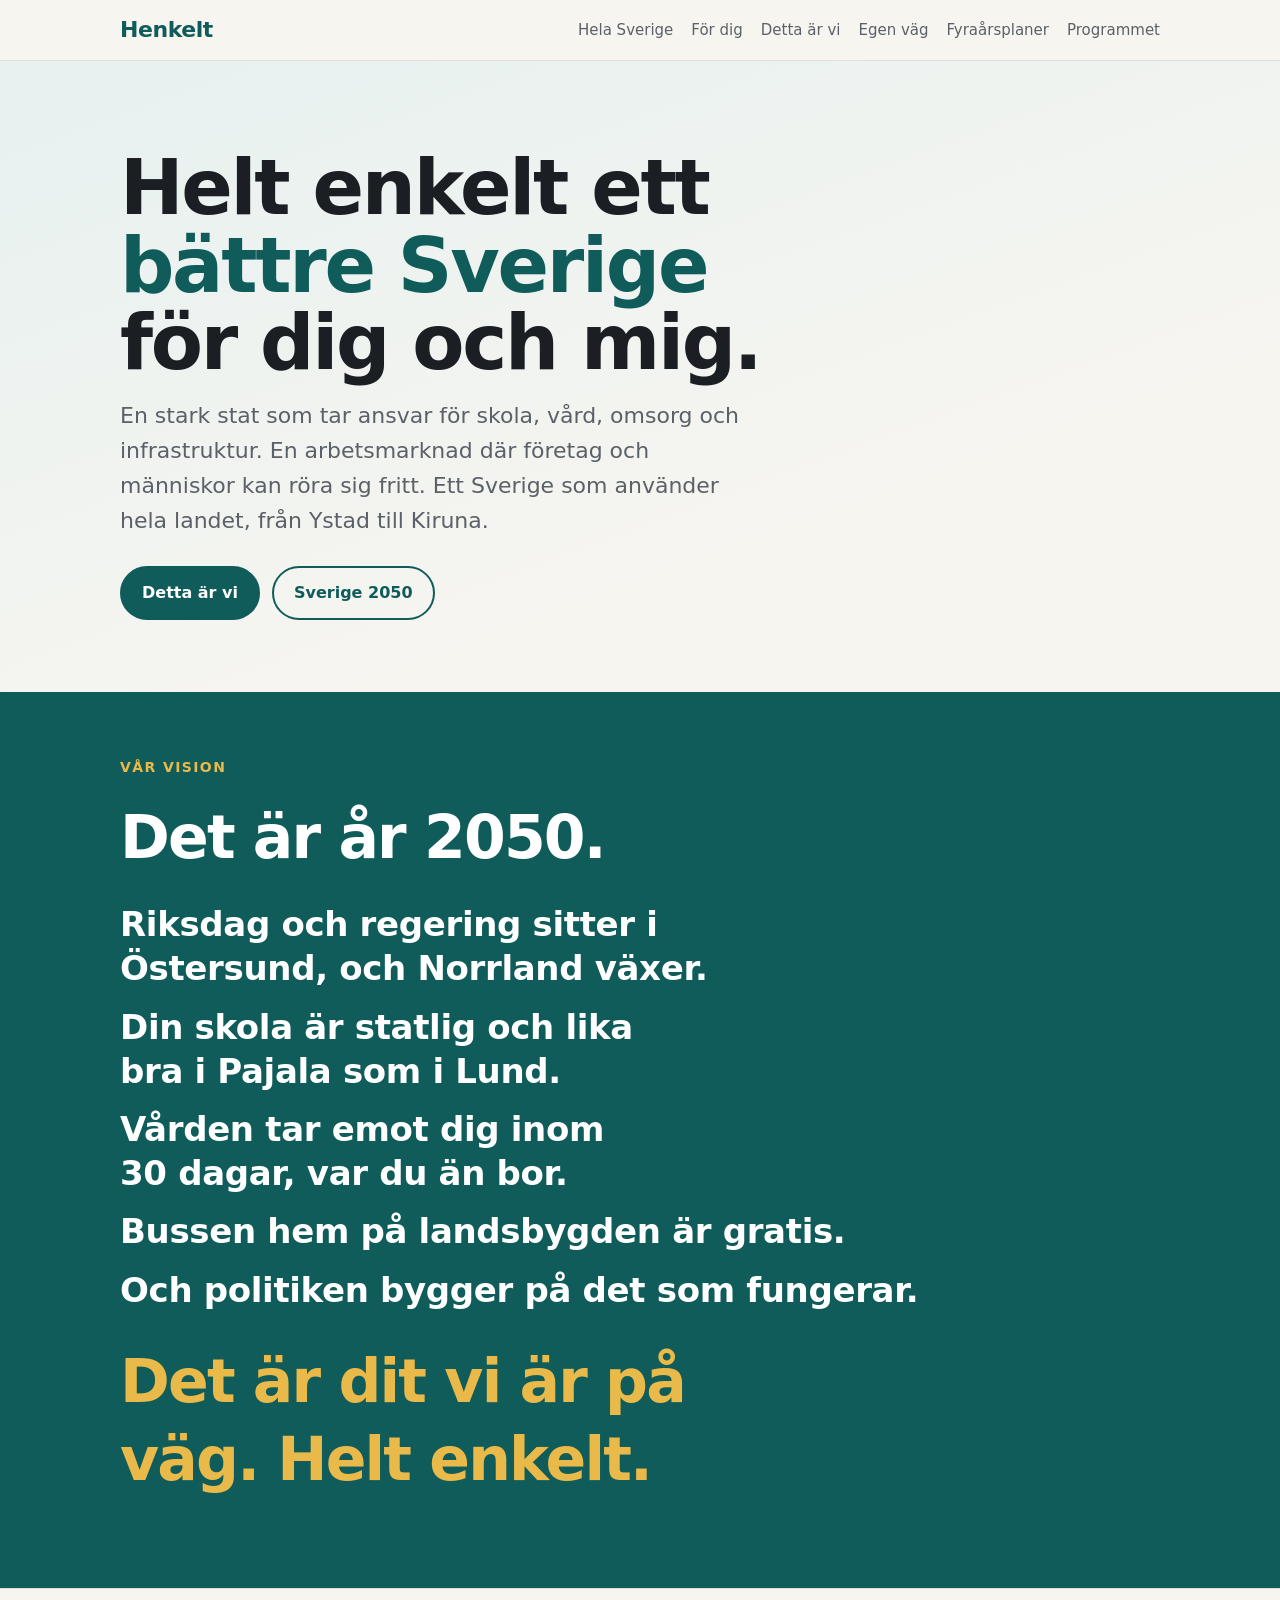
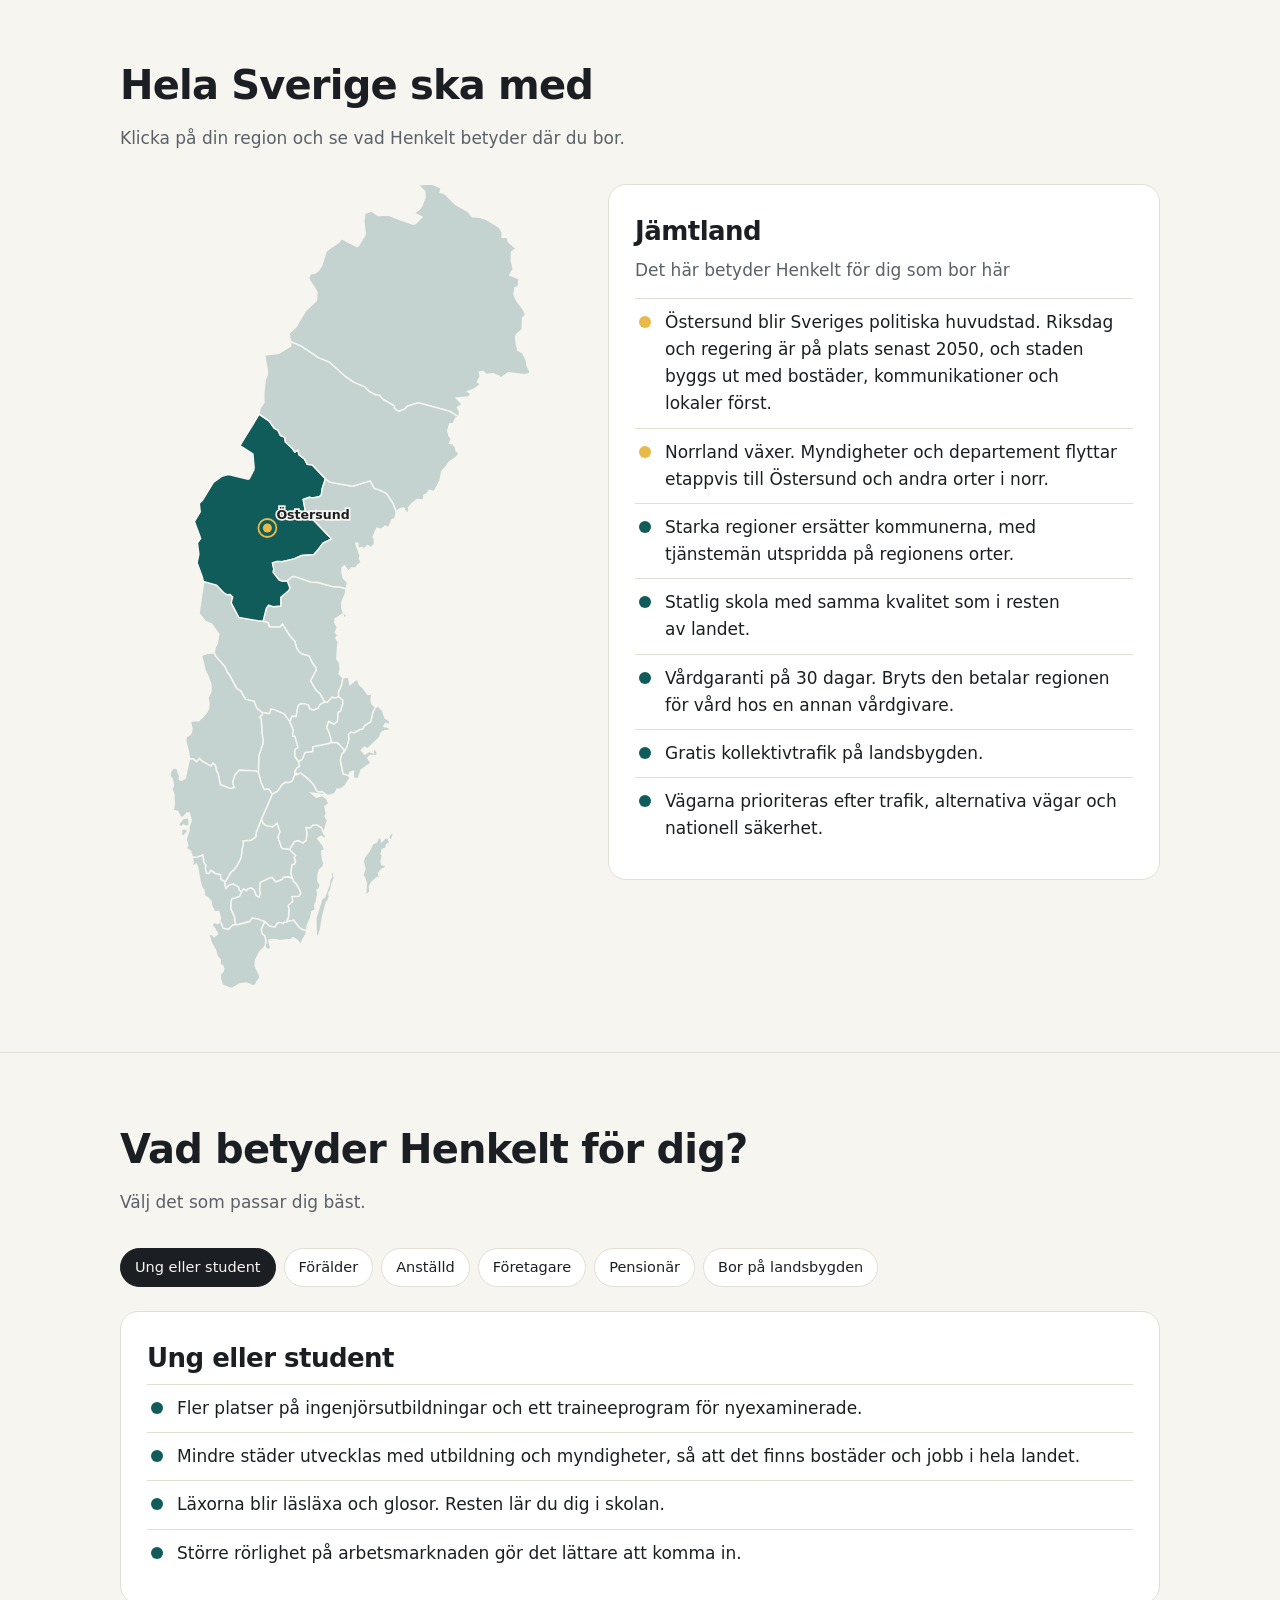
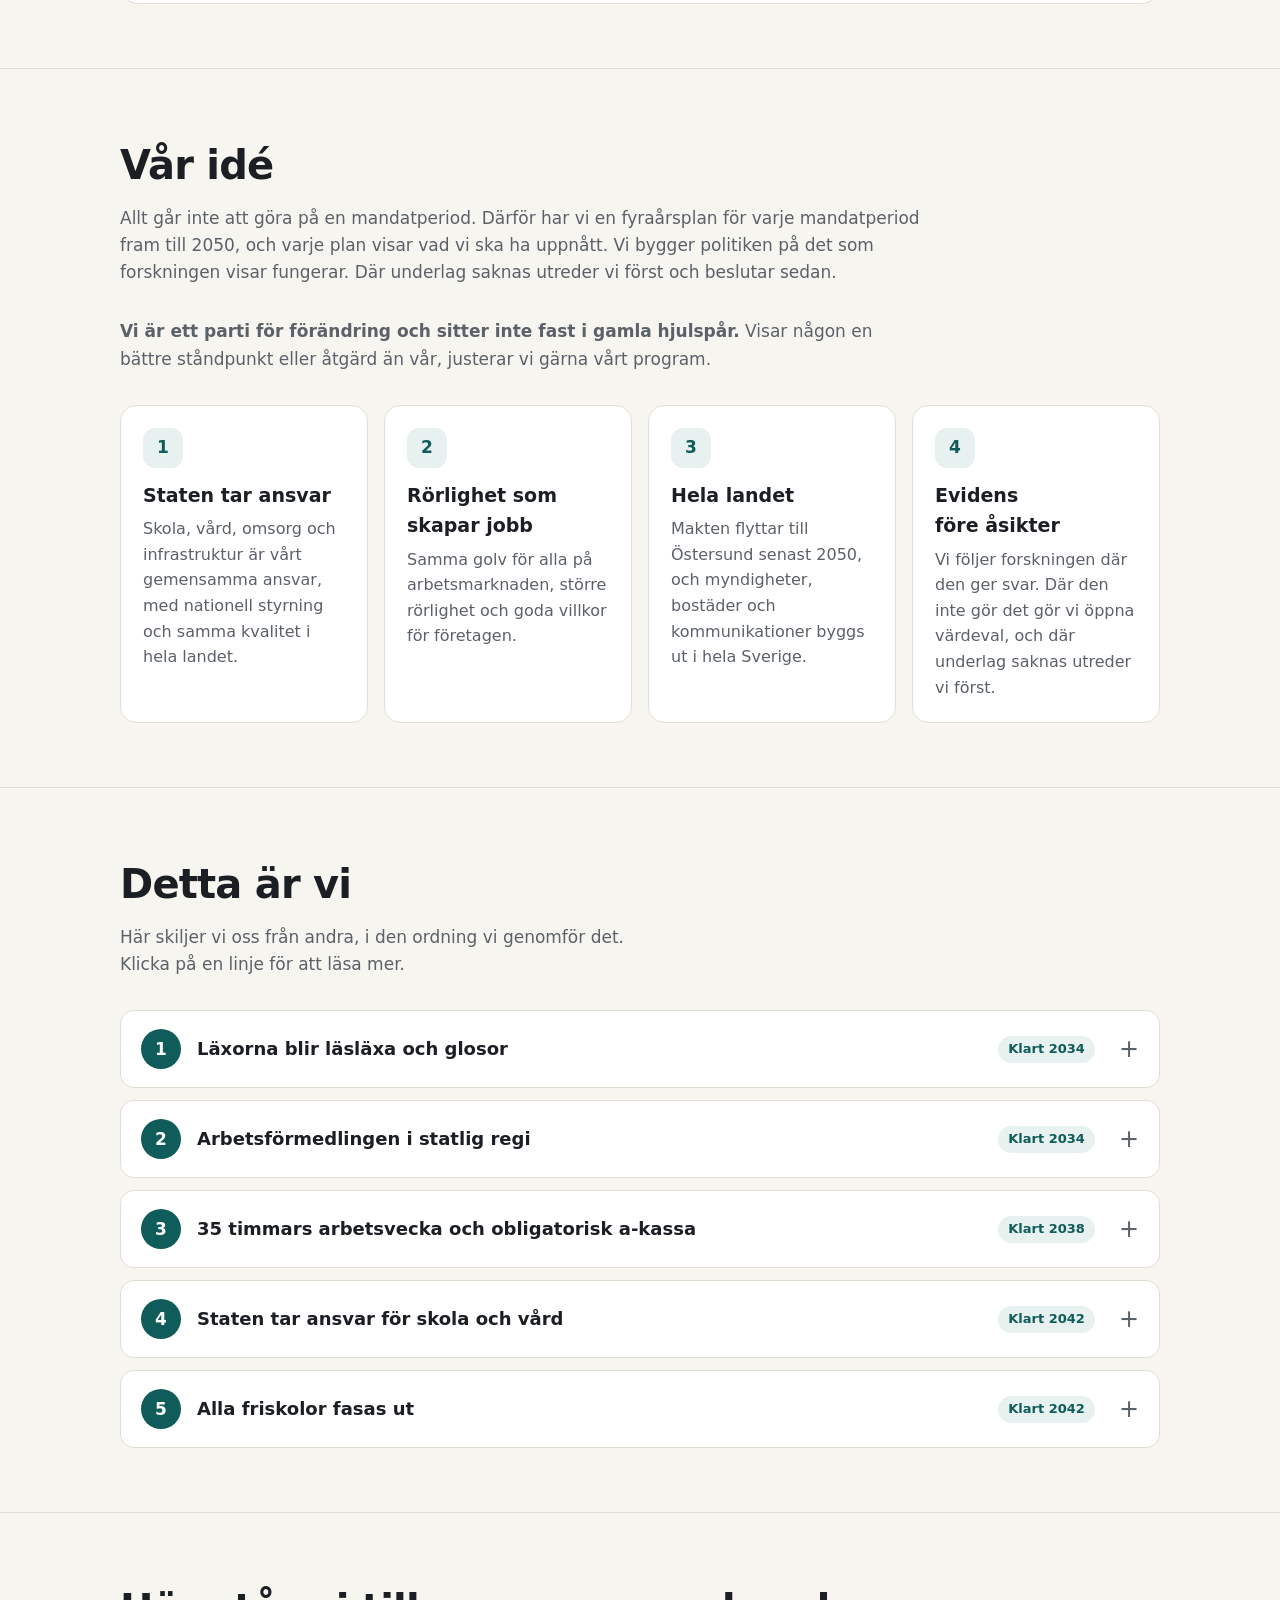
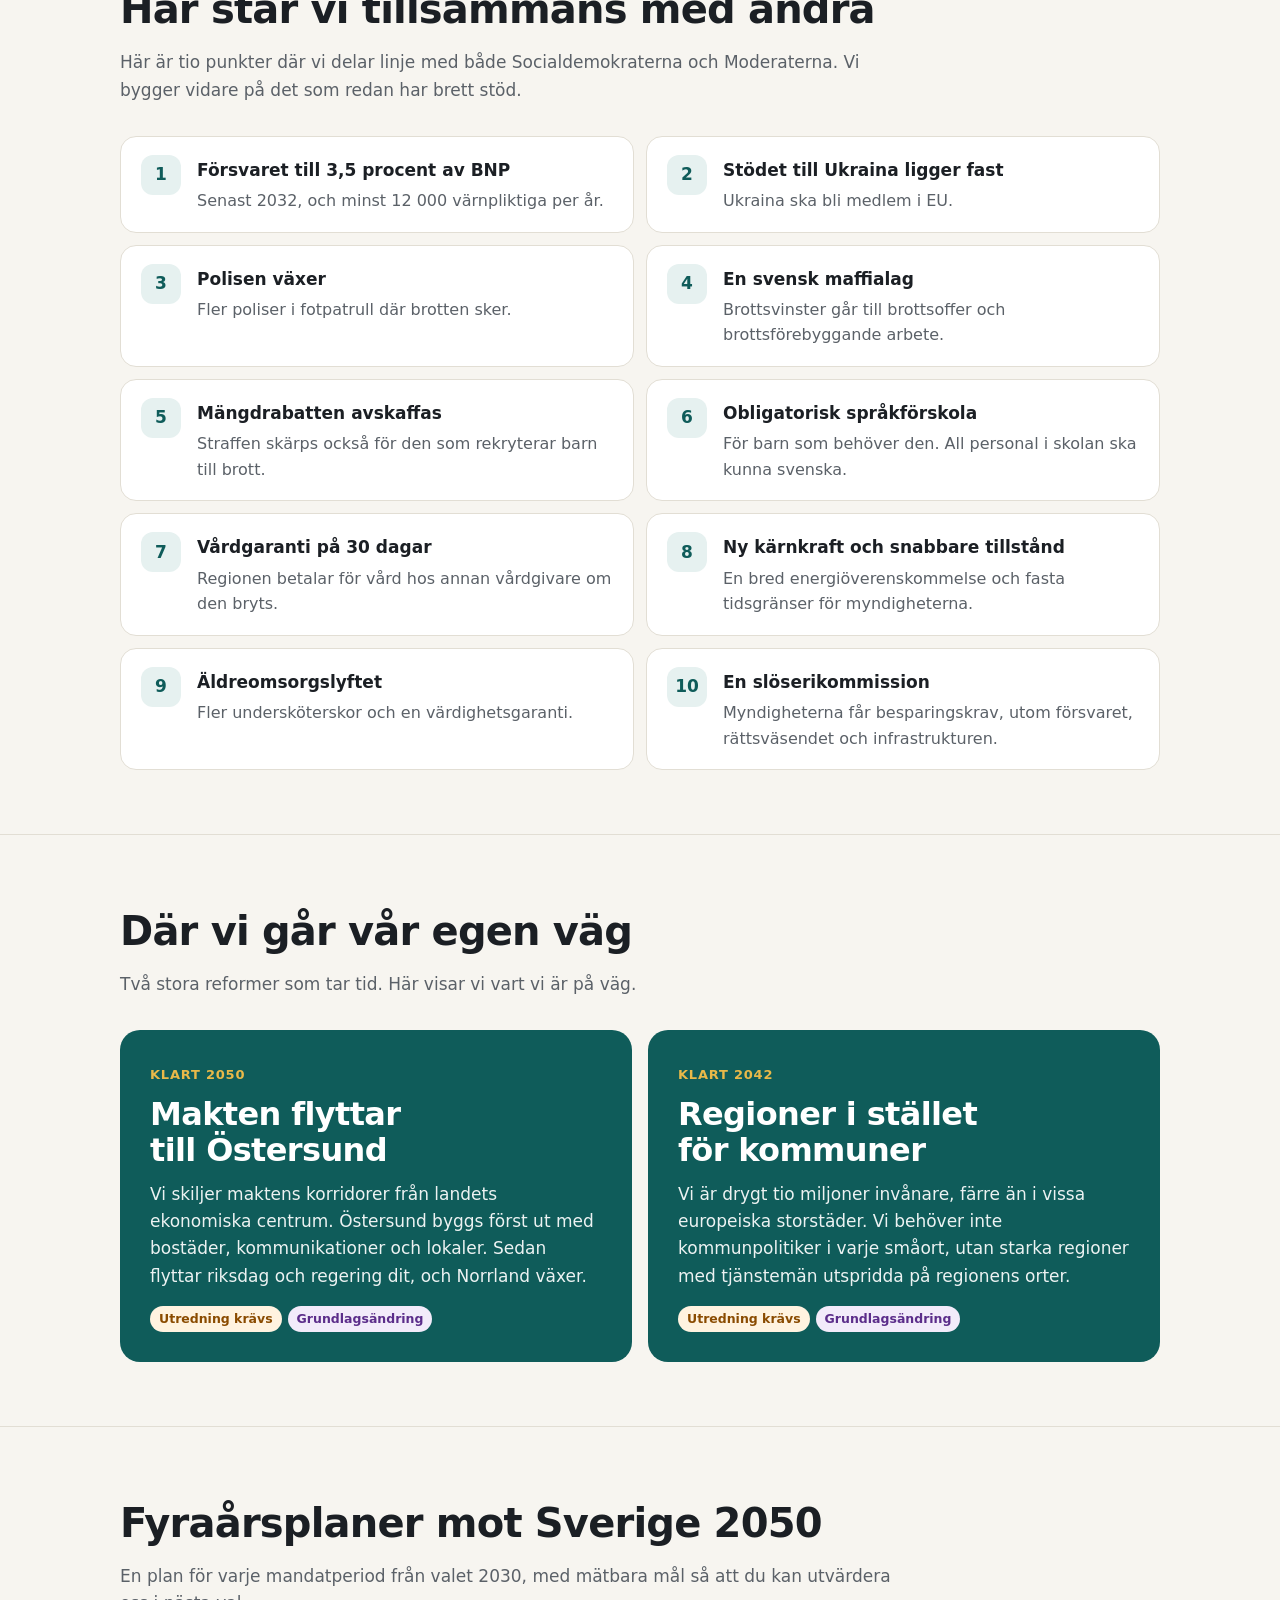
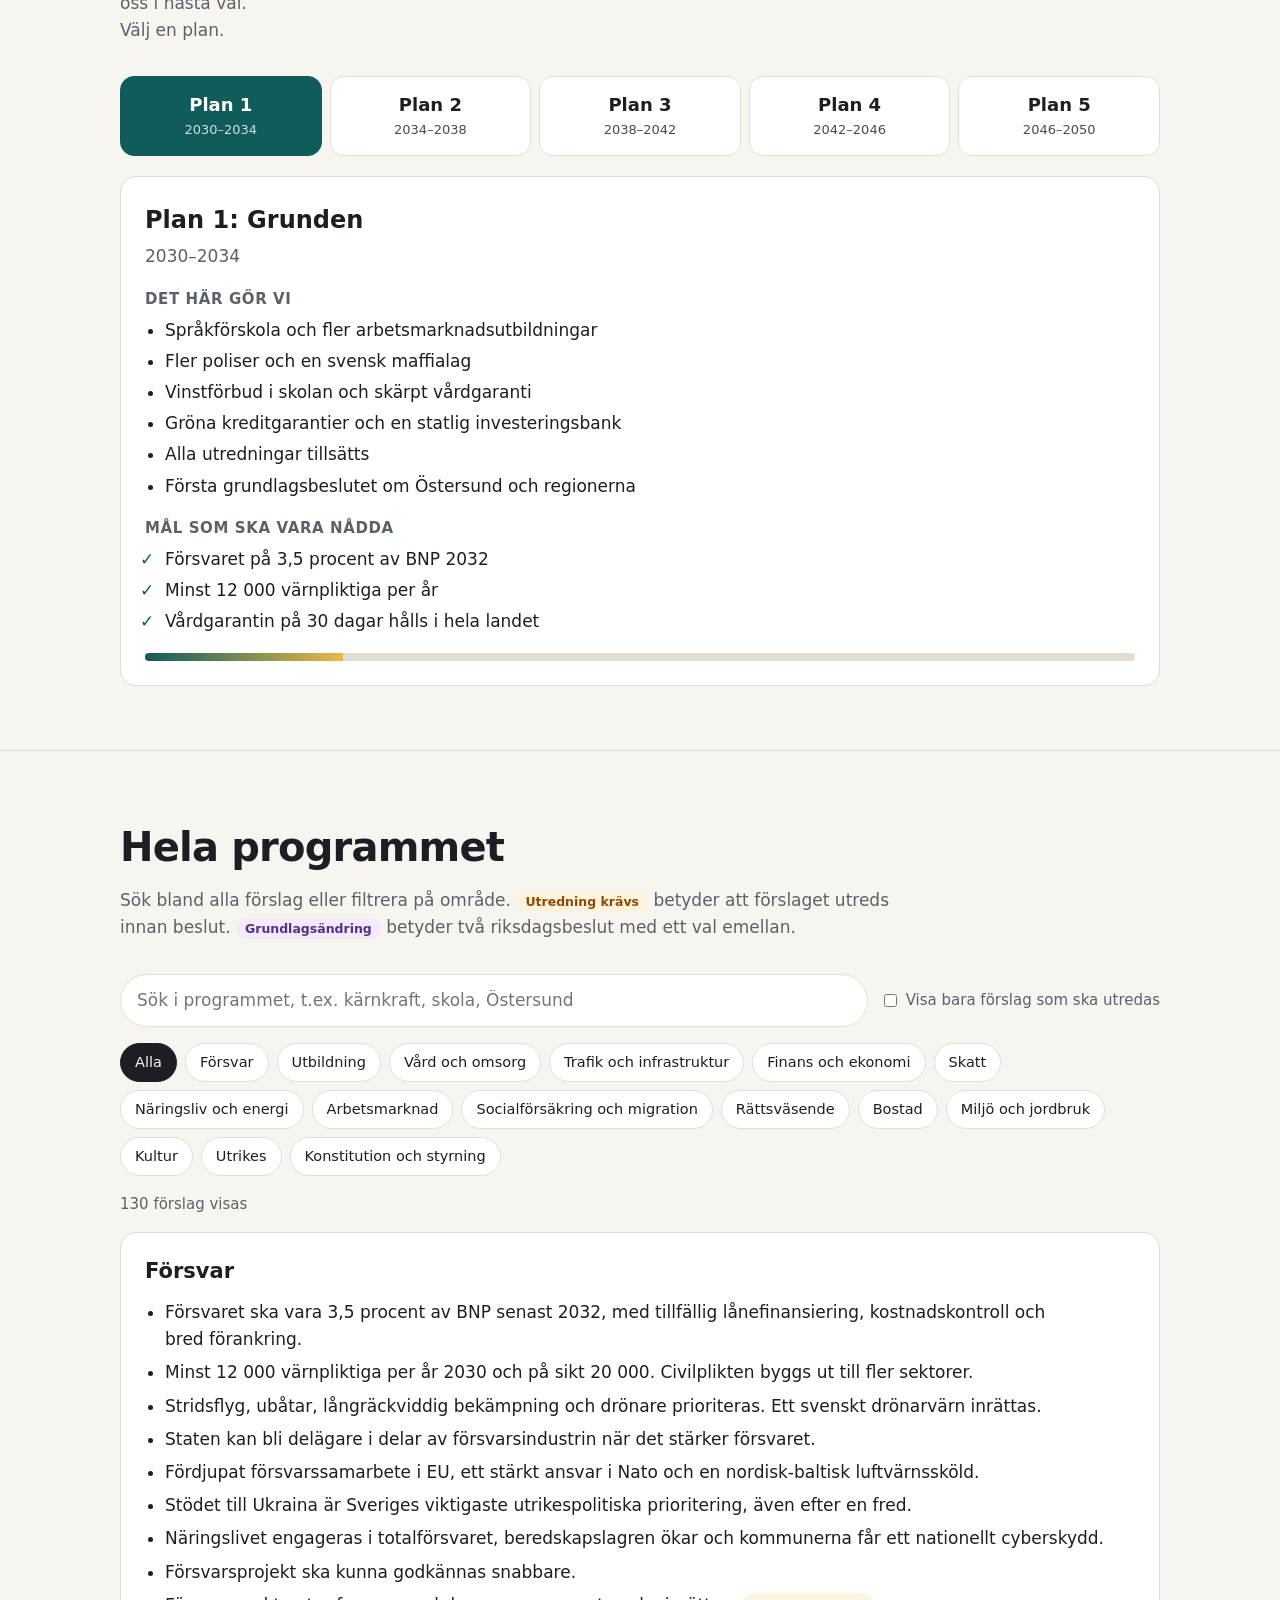
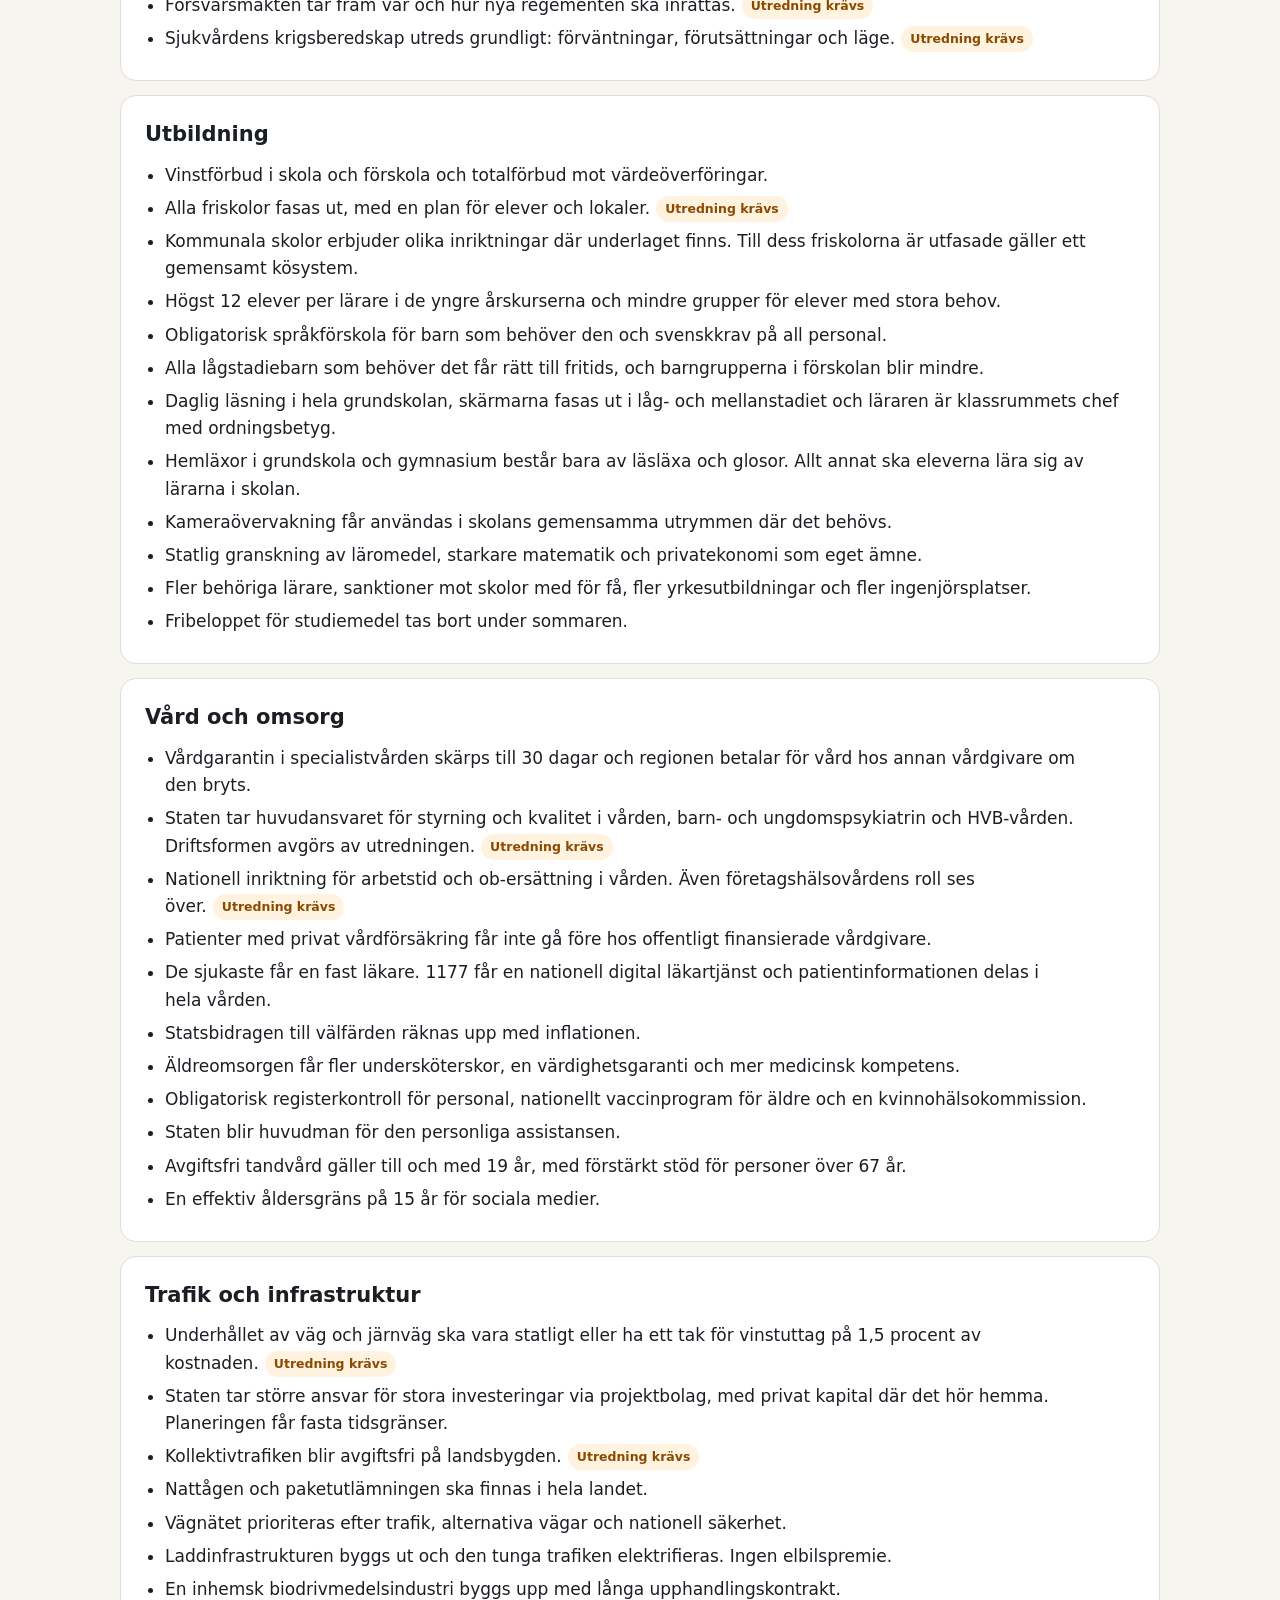
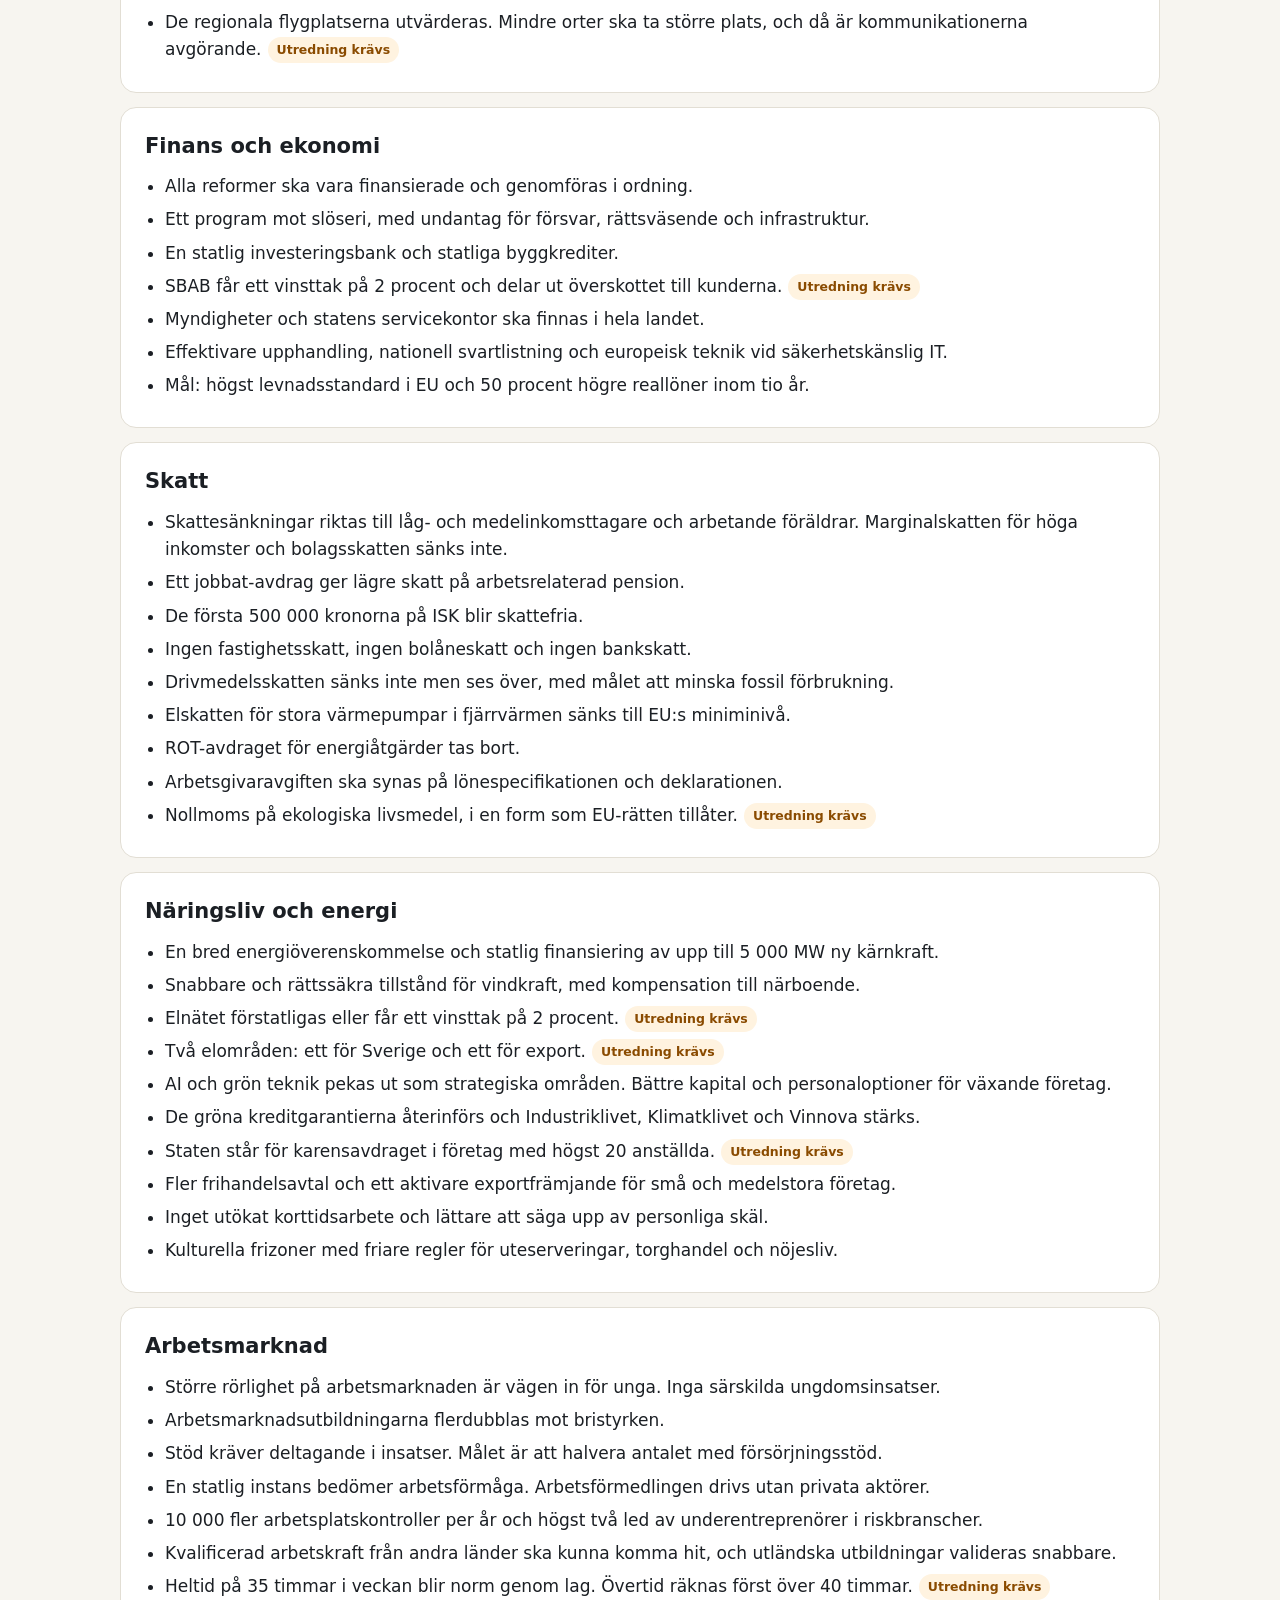
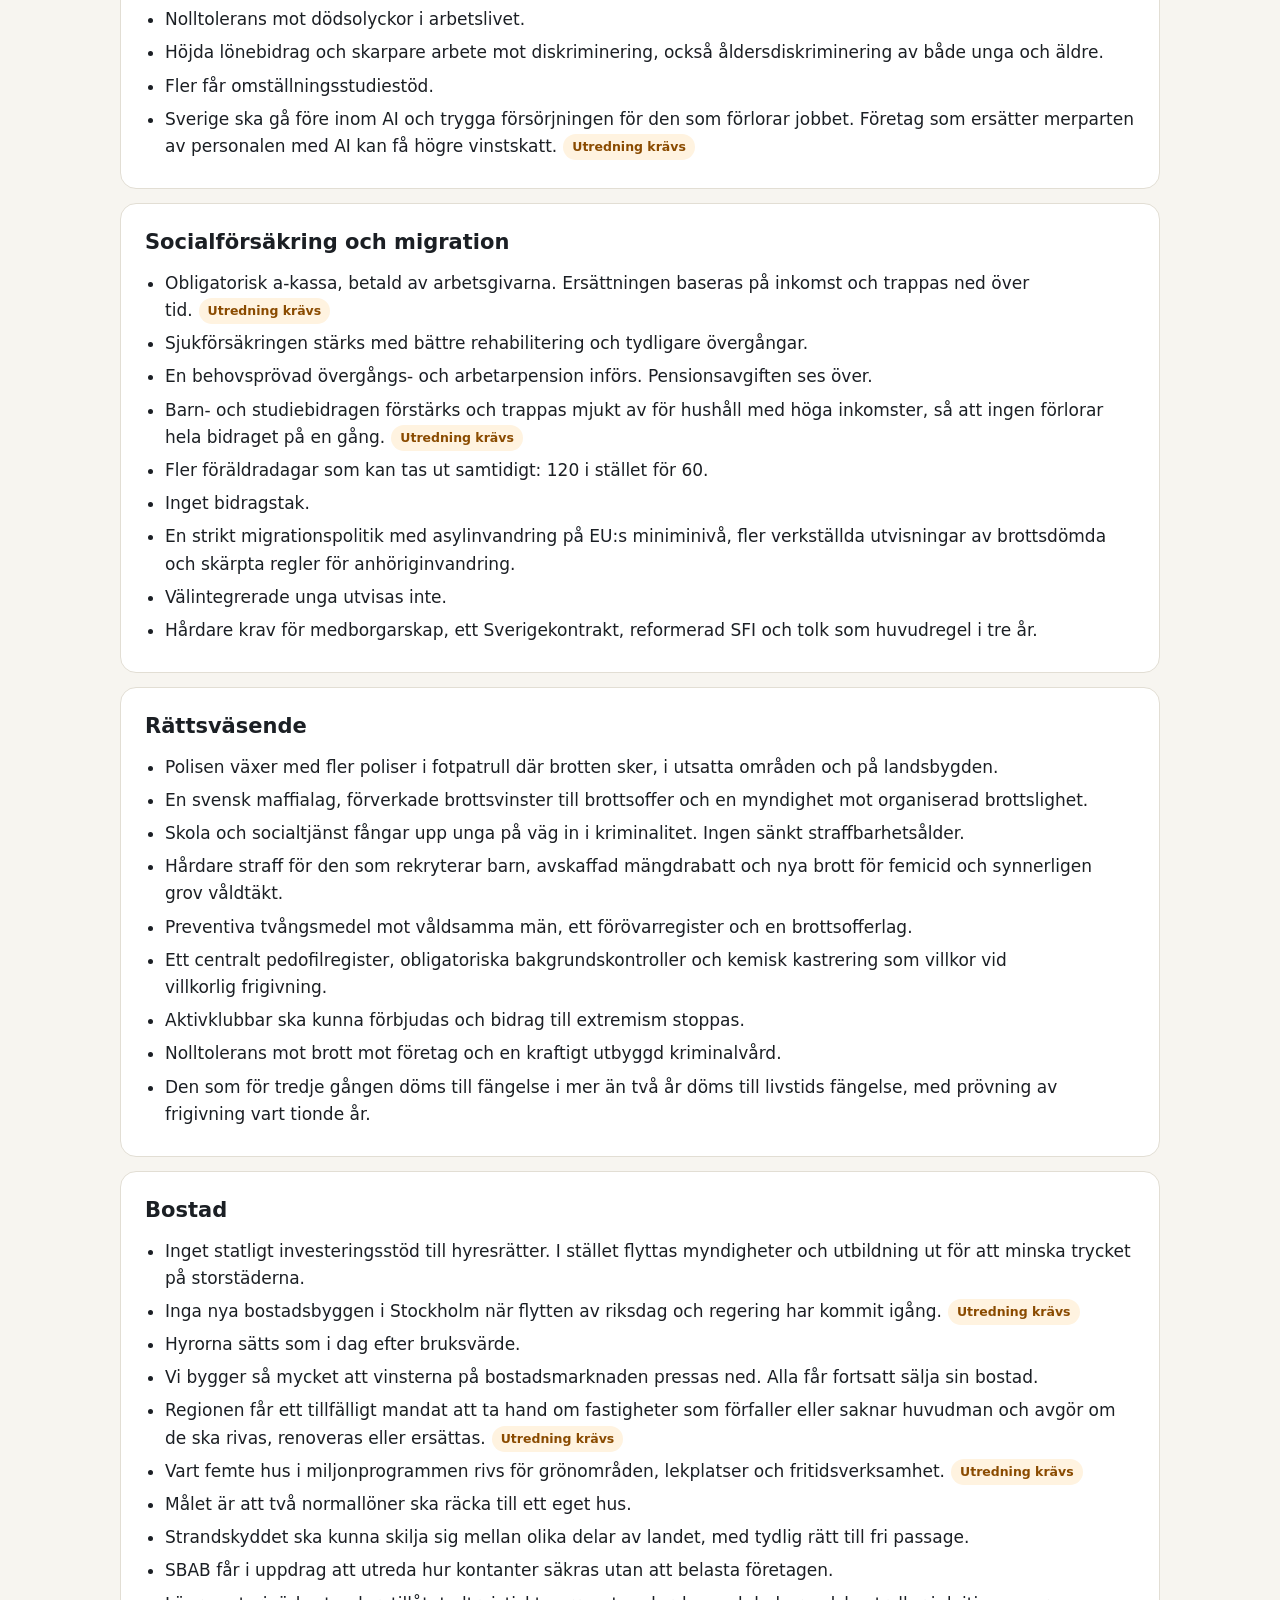
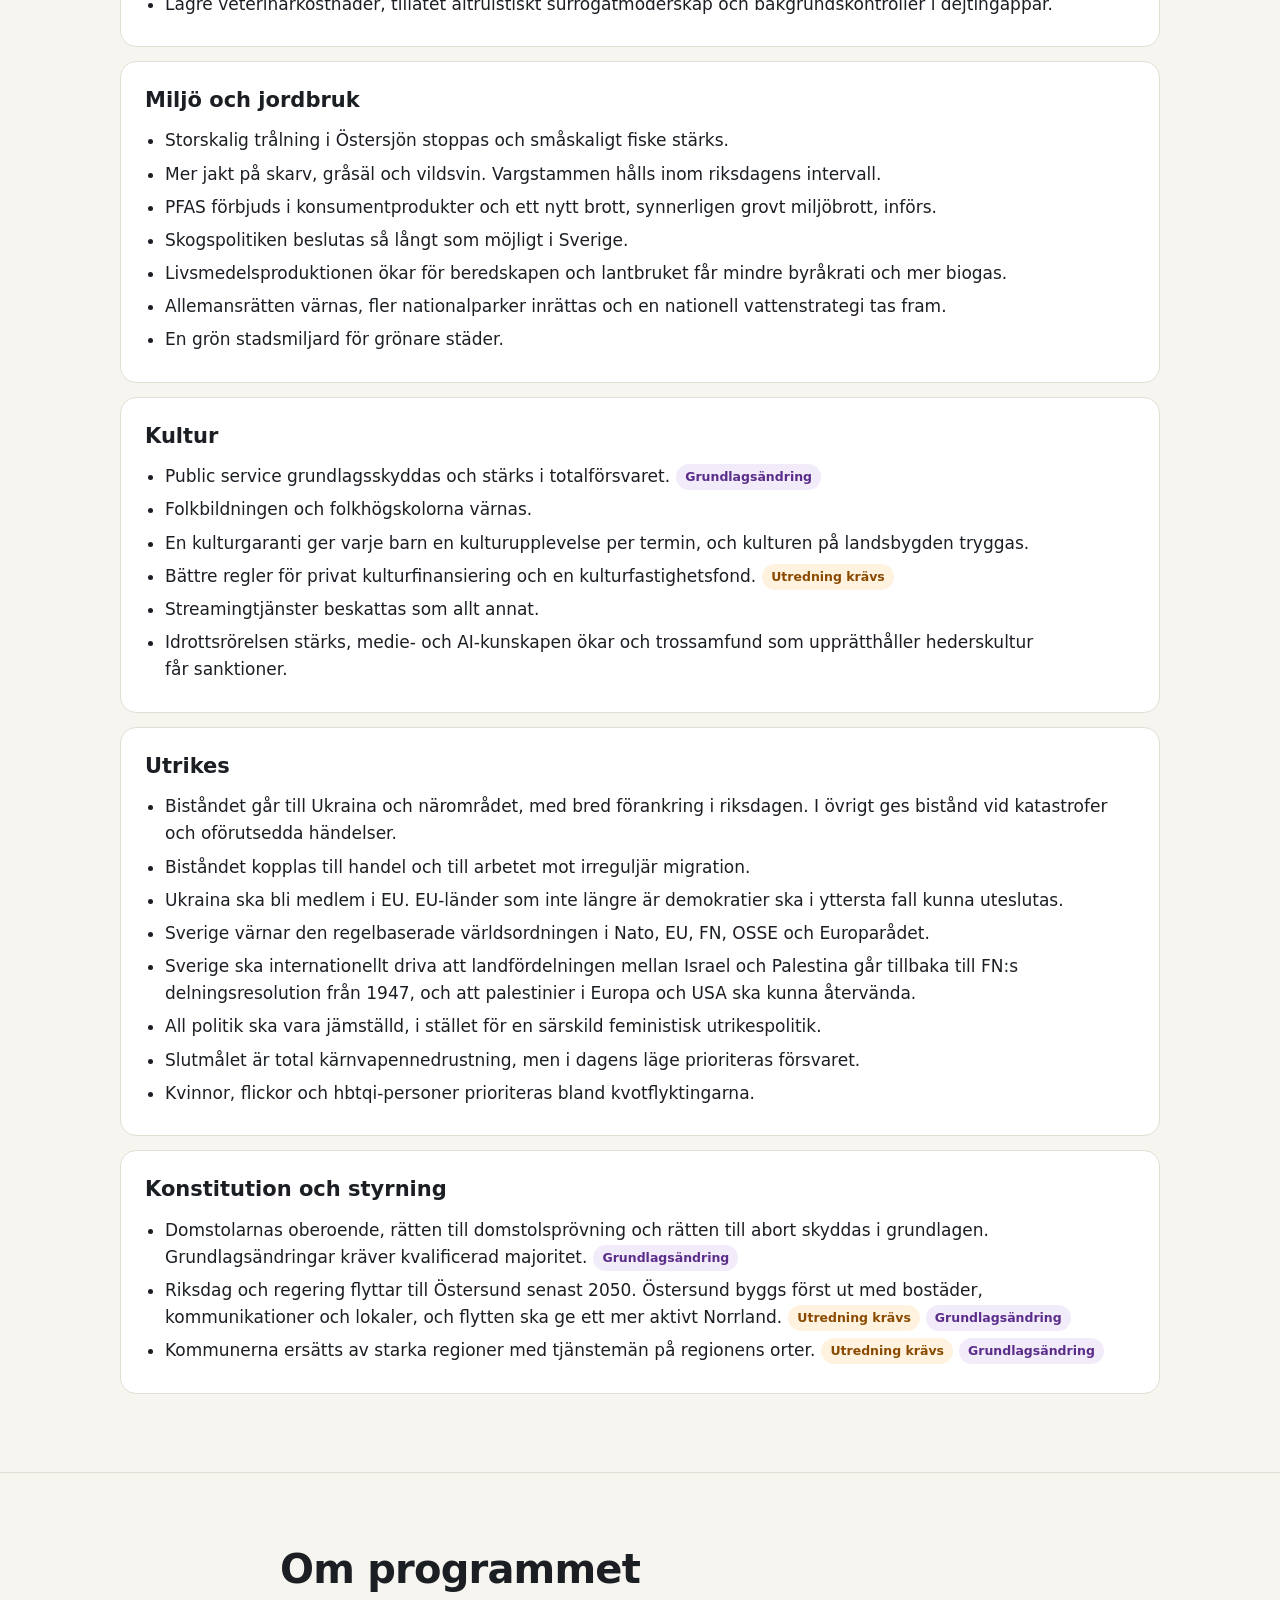
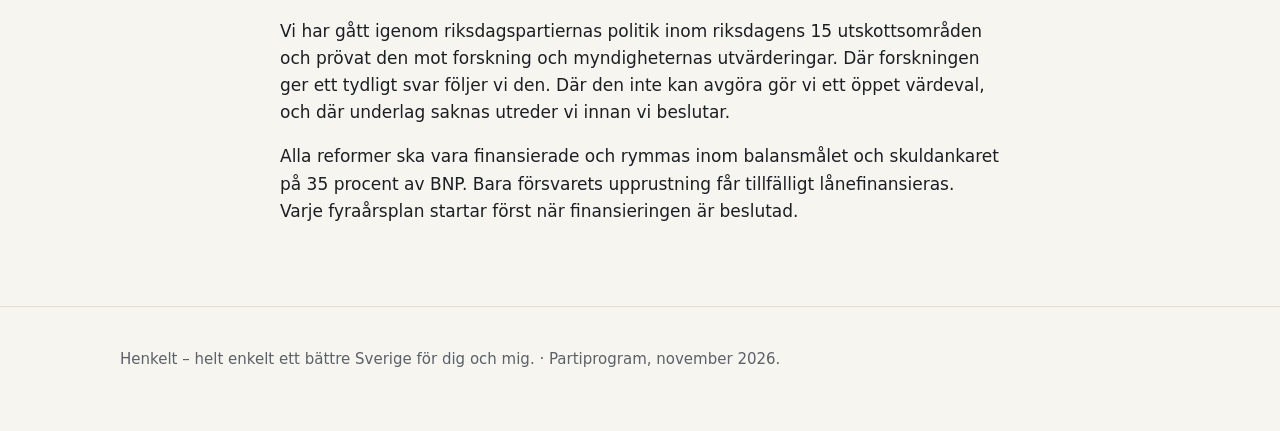
==== commit 29e7e678: "Add files via upload" ====
--- a/index.html
+++ b/index.html
@@ -96,6 +96,35 @@
 .empty{color:var(--muted);padding:20px;text-align:center}
 .about{max-width:760px}
 footer{padding:40px 0 60px;color:var(--muted);font-size:15px;border-top:1px solid var(--line)}
+
+.vision{background:var(--brand);color:var(--brand-ink);border-top:0}
+.vision .kicker{text-transform:uppercase;letter-spacing:.1em;font-size:14px;font-weight:700;color:var(--accent);margin:0 0 20px}
+.story p{text-wrap:balance;font-size:clamp(22px,3.2vw,34px);line-height:1.3;margin:0 0 14px;font-weight:600;letter-spacing:-.01em;max-width:900px}
+.story p.big{font-size:clamp(34px,5.5vw,60px);font-weight:800;letter-spacing:-.03em;margin:0 0 26px}
+.story p.accent{color:var(--accent);margin-top:30px}
+.reveal{opacity:0;transform:translateY(18px);transition:opacity .7s ease,transform .7s ease}
+.reveal.in{opacity:1;transform:none}
+.mapgrid{display:grid;grid-template-columns:minmax(0,1fr) minmax(0,1.2fr);gap:28px;align-items:start}
+.mapwrap{max-width:360px;margin:0 auto;width:100%}
+.sverige{width:100%;height:auto;display:block}
+.sverige .rg{fill:color-mix(in srgb,var(--brand) 22%,var(--bg));stroke:var(--bg);stroke-width:1.6;cursor:pointer;transition:fill .2s}
+.sverige .rg:hover,.sverige .rg:focus-visible{fill:color-mix(in srgb,var(--brand) 45%,var(--soft));outline:none}
+.sverige .rg.on{fill:color-mix(in srgb,var(--brand) 100%,var(--bg))}
+.ost circle{fill:color-mix(in srgb,var(--accent) 100%,var(--bg))}
+.ost .pulse{fill:none;stroke:color-mix(in srgb,var(--accent) 100%,var(--bg));stroke-width:2;transform-origin:center;transform-box:fill-box;animation:pulse 2s infinite}
+.ost text{font:700 14px system-ui,sans-serif;fill:color-mix(in srgb,var(--ink) 100%,var(--bg));paint-order:stroke;stroke:color-mix(in srgb,var(--bg) 100%,var(--ink));stroke-width:4px}
+@keyframes pulse{0%{transform:scale(.6);opacity:1}100%{transform:scale(2.2);opacity:0}}
+.regionbox,.personabox{background:var(--card);border:1px solid var(--line);border-radius:18px;padding:26px;position:sticky;top:80px}
+.personabox{position:static;margin-top:8px}
+.regionbox h3,.personabox h3{margin:0 0 4px;font-size:26px;letter-spacing:-.02em}
+.regionbox .lbl{color:var(--muted);margin:0 0 14px}
+.regionbox ul,.personabox ul{margin:0;padding:0;list-style:none}
+.regionbox li,.personabox li{padding:10px 0 10px 30px;border-top:1px solid var(--line);position:relative}
+.regionbox li::before,.personabox li::before{content:"";position:absolute;left:4px;top:17px;width:12px;height:12px;border-radius:50%;background:var(--brand)}
+.regionbox li.star::before{background:var(--accent)}
+.hint{color:var(--muted);margin:0}
+@media (max-width:820px){.mapgrid{grid-template-columns:1fr}.mapwrap{max-width:300px}.regionbox{position:static}}
+@media (prefers-reduced-motion:reduce){.reveal{opacity:1;transform:none;transition:none}.ost .pulse{animation:none}}
 @media (max-width:720px){
  nav{display:none}
  .timeline{grid-template-columns:repeat(5,minmax(0,1fr));gap:4px}
@@ -111,7 +140,7 @@
 <header class="top"><div class="wrap">
  <a class="logo" href="#start">Hen<span>kelt</span></a>
  <nav aria-label="Huvudmeny">
-  <a href="#ide">Vår idé</a><a href="#tio">Detta är vi</a><a href="#tillsammans">Tillsammans</a><a href="#egenvag">Egen väg</a><a href="#planer">Fyraårsplaner</a><a href="#program">Programmet</a><a href="#om">Om programmet</a>
+  <a href="#karta">Hela Sverige</a><a href="#dig">För dig</a><a href="#tio">Detta är vi</a><a href="#egenvag">Egen väg</a><a href="#planer">Fyraårsplaner</a><a href="#program">Programmet</a>
  </nav>
 </div></header>
 
@@ -119,8 +148,37 @@
 <div class="hero"><div class="wrap">
  <h1>Helt enkelt ett <em>bättre Sverige</em><br>för dig och mig.</h1>
  <p class="lead">En stark stat som tar ansvar för skola, vård, omsorg och infrastruktur. En arbetsmarknad där företag och människor kan röra sig fritt. Ett Sverige som använder hela landet, från Ystad till Kiruna.</p>
- <div class="btns"><a class="btn primary" href="#tio">Detta är vi</a><a class="btn" href="#planer">Vägen till 2050</a></div>
+ <div class="btns"><a class="btn primary" href="#tio">Detta är vi</a><a class="btn" href="#vision">Sverige 2050</a></div>
 </div></div>
+
+<section id="vision" class="vision"><div class="wrap">
+ <p class="kicker reveal">Vår vision</p>
+ <div class="story">
+  <p class="reveal big">Det är år 2050.</p>
+  <p class="reveal">Riksdag och regering sitter i Östersund, och Norrland växer.</p>
+  <p class="reveal">Din skola är statlig och lika bra i Pajala som i Lund.</p>
+  <p class="reveal">Vården tar emot dig inom 30 dagar, var du än bor.</p>
+  <p class="reveal">Bussen hem på landsbygden är gratis.</p>
+  <p class="reveal">Och politiken bygger på det som fungerar.</p>
+  <p class="reveal big accent">Det är dit vi är på väg. Helt enkelt.</p>
+ </div>
+</div></section>
+
+<section id="karta"><div class="wrap">
+ <h2>Hela Sverige ska med</h2>
+ <p class="sub">Klicka på din region och se vad Henkelt betyder där du bor.</p>
+ <div class="mapgrid">
+  <div class="mapwrap"><svg viewBox="0 0 400 893.5" class="sverige" aria-label="Karta över Sveriges regioner"><path class="rg" tabindex="0" role="button" data-n="Gävleborg" aria-label="Gävleborg" d="M192.1,549.0L187.8,544.2L189.2,538.8L188.1,531.1L185.4,527.8L186.0,515.6L187.0,509.1L184.2,504.4L186.7,501.8L183.7,498.4L185.9,492.7L183.0,487.2L183.5,483.0L191.6,478.2L194.2,483.2L196.5,478.6L192.8,477.3L190.9,470.4L191.1,464.2L194.9,455.2L195.8,449.6L186.9,447.6L180.9,447.4L164.8,442.8L156.3,442.2L138.5,436.0L135.5,436.4L130.2,440.8L133.2,448.8L132.0,451.6L123.1,459.2L123.1,468.9L114.3,469.7L109.6,467.8L107.0,471.5L103.4,485.9L109.0,487.7L110.4,492.3L122.4,492.3L124.9,489.0L133.1,501.9L138.8,508.4L140.8,516.1L143.8,520.3L147.4,522.5L154.7,524.5L157.9,531.7L162.3,537.9L162.0,540.8L156.1,551.9L162.1,562.4L166.5,566.4L171.9,575.6L174.7,576.0L180.0,570.4L184.2,571.2L187.4,569.5L187.2,564.6L190.2,558.0L192.1,549.0Z"/><path class="rg" tabindex="0" role="button" data-n="Jönköping" aria-label="Jönköping" d="M136.1,771.7L134.4,765.8L135.4,756.8L138.5,755.4L139.5,752.3L138.1,748.6L139.6,746.2L132.8,739.1L125.3,738.3L123.9,737.2L120.0,725.9L122.3,719.6L119.0,710.1L114.2,714.1L106.9,713.0L103.5,710.2L101.7,705.6L95.9,720.2L95.1,725.7L90.0,729.1L81.0,729.9L81.5,734.6L80.2,738.5L78.9,748.6L74.6,757.1L70.6,762.4L67.6,764.8L61.5,775.3L60.7,778.3L62.2,782.8L65.3,779.2L70.1,777.7L76.1,781.1L76.6,784.1L79.2,786.6L81.9,783.2L84.7,785.3L87.1,783.0L90.6,782.3L93.5,784.6L95.8,790.9L98.9,792.5L100.6,788.4L99.5,784.1L100.3,776.2L110.6,771.2L113.4,770.7L117.7,775.6L124.6,772.7L126.4,770.2L132.0,770.1L136.1,771.7Z"/><path class="rg" tabindex="0" role="button" data-n="Kalmar" aria-label="Kalmar" d="M182.8,763.1L179.5,765.6L179.3,770.5L177.8,772.3L177.1,777.8L171.8,792.6L168.9,793.9L162.1,815.2L162.5,835.8L164.9,835.2L167.2,828.2L169.6,813.7L173.8,797.9L175.3,796.9L176.9,791.0L176.6,787.5L178.5,784.4L179.7,778.7L182.6,770.7L181.8,767.8L182.8,763.1ZM170.9,721.0L168.2,715.1L163.4,712.1L159.1,712.1L155.2,715.5L151.1,715.1L152.2,721.8L151.2,729.2L147.8,732.1L142.7,729.5L138.7,730.3L132.8,739.1L139.6,746.2L138.1,748.6L139.5,752.3L138.5,755.4L135.4,756.8L134.4,765.8L137.4,775.3L139.9,777.0L143.9,784.2L145.2,788.3L143.2,791.5L135.4,791.8L136.4,797.0L131.3,801.4L132.1,806.6L131.7,814.3L130.4,819.3L137.5,818.0L143.8,826.3L149.3,829.5L151.9,828.9L152.8,823.4L156.4,815.0L157.7,808.3L161.5,806.7L160.8,801.3L162.4,798.0L164.2,788.8L163.4,784.6L166.3,782.1L166.8,778.3L164.1,774.0L164.7,766.3L166.3,762.0L170.0,758.8L171.0,754.7L169.2,749.2L168.6,741.0L171.5,740.6L170.6,735.6L164.0,727.1L168.0,724.5L171.7,727.4L173.6,725.3L170.9,721.0Z"/><path class="rg" tabindex="0" role="button" data-n="Dalarna" aria-label="Dalarna" d="M103.4,485.9L97.7,485.3L76.5,481.5L68.0,465.4L69.7,458.9L66.7,456.1L63.7,456.4L59.5,453.9L51.7,445.7L37.0,441.5L37.1,443.9L32.3,477.2L40.1,486.5L46.1,488.8L54.2,500.3L52.4,511.1L50.2,514.6L49.1,520.8L50.5,524.4L61.0,536.4L64.0,543.1L66.0,545.2L74.1,560.6L78.4,563.2L83.9,572.7L93.4,574.8L96.5,582.7L102.4,587.3L110.6,588.6L112.2,583.3L115.6,584.0L126.5,588.7L133.2,597.4L135.6,591.5L140.1,591.7L142.2,580.2L144.2,578.1L149.1,577.4L153.9,579.1L155.0,582.9L159.7,584.7L164.4,582.5L166.9,578.3L171.9,575.6L166.5,566.4L162.1,562.4L156.1,551.9L162.0,540.8L162.3,537.9L157.9,531.7L154.7,524.5L147.4,522.5L143.8,520.3L140.8,516.1L138.8,508.4L133.1,501.9L124.9,489.0L122.4,492.3L110.4,492.3L109.0,487.7L103.4,485.9Z"/><path class="rg" tabindex="0" role="button" data-n="Kronoberg" aria-label="Kronoberg" d="M136.1,771.7L132.0,770.1L126.4,770.2L124.6,772.7L117.7,775.6L113.4,770.7L110.6,771.2L100.3,776.2L99.5,784.1L100.6,788.4L98.9,792.5L95.8,790.9L93.5,784.6L90.6,782.3L87.1,783.0L84.7,785.3L81.9,783.2L79.2,786.6L77.0,791.6L68.8,794.2L67.8,796.5L67.4,805.0L71.7,814.3L71.8,818.7L73.3,823.1L75.6,823.1L88.4,819.5L91.5,815.5L97.1,816.6L105.2,819.6L110.8,824.6L116.6,825.9L119.1,821.6L122.4,820.6L125.9,821.9L129.7,820.2L130.5,816.1L131.7,814.3L132.1,806.6L131.3,801.4L136.4,797.0L135.4,791.8L143.2,791.5L145.2,788.3L143.9,784.2L139.9,777.0L137.4,775.3L136.1,771.7Z"/><path class="rg" tabindex="0" role="button" data-n="Örebro" aria-label="Örebro" d="M133.2,597.4L126.5,588.7L115.6,584.0L112.2,583.3L110.6,588.6L102.4,587.3L102.6,589.6L99.4,592.4L101.4,594.6L102.2,610.2L103.4,616.9L103.0,622.5L98.7,635.4L98.2,653.9L101.2,665.1L104.6,672.8L109.9,672.4L113.5,678.1L119.6,674.6L124.5,667.5L127.8,665.1L132.4,665.1L135.8,663.2L138.4,657.2L138.8,652.6L141.1,648.8L143.9,647.0L144.0,646.0L142.9,642.2L138.6,635.9L139.0,628.3L142.3,626.2L138.9,614.0L136.3,613.4L137.0,606.6L133.2,597.4Z"/><path class="rg" tabindex="0" role="button" data-n="Östergötland" aria-label="Östergötland" d="M173.8,678.9L169.2,675.3L163.8,675.1L159.0,666.5L152.3,659.9L145.2,654.4L141.4,656.0L138.4,657.2L135.8,663.2L132.4,665.1L127.8,665.1L124.5,667.5L119.6,674.6L113.5,678.1L101.7,705.6L103.5,710.2L106.9,713.0L114.2,714.1L119.0,710.1L122.3,719.6L120.0,725.9L123.9,737.2L125.3,738.3L132.8,739.1L138.7,730.3L142.7,729.5L147.8,732.1L151.2,729.2L152.2,721.8L151.1,715.1L155.2,715.5L159.1,712.1L163.4,712.1L168.2,715.1L170.9,721.0L175.0,706.7L172.2,702.7L173.8,699.0L172.0,691.8L176.4,688.7L174.0,682.9L169.4,679.4L162.4,681.3L157.0,676.6L173.8,678.9Z"/><path class="rg" tabindex="0" role="button" data-n="Södermanland" aria-label="Södermanland" d="M179.5,620.3L175.9,621.7L158.7,625.4L158.4,630.5L150.0,631.6L146.8,639.2L142.9,642.2L143.9,647.0L141.1,648.8L138.8,652.6L141.4,656.0L145.2,654.4L152.3,659.9L159.0,666.5L163.8,675.1L169.2,675.3L173.8,678.9L178.2,679.4L183.4,677.1L185.5,672.5L189.0,672.6L194.6,668.6L199.7,660.4L198.5,657.3L192.3,655.1L189.3,640.2L191.0,633.8L194.1,629.9L188.0,622.3L185.1,620.6L179.5,620.3Z"/><path class="rg" tabindex="0" role="button" data-n="Västmanland" aria-label="Västmanland" d="M143.1,641.5L146.8,639.2L150.0,631.6L158.4,630.5L158.7,625.4L175.9,621.7L179.5,620.3L177.5,611.3L174.3,603.8L176.2,597.3L182.1,600.2L186.1,597.3L187.0,587.0L189.4,585.9L192.3,576.6L191.8,573.4L187.4,569.5L184.2,571.2L180.0,570.4L174.7,576.0L171.9,575.6L166.9,578.3L164.4,582.5L159.7,584.7L155.0,582.9L153.9,579.1L149.1,577.4L144.2,578.1L142.2,580.2L140.1,591.7L135.6,591.5L133.2,597.4L137.0,606.6L136.3,613.4L138.9,614.0L142.3,626.2L139.0,628.3L138.6,635.9L143.1,641.5Z"/><path class="rg" tabindex="0" role="button" data-n="Halland" aria-label="Halland" d="M61.5,775.3L56.5,772.5L56.3,767.4L50.2,765.8L45.5,762.6L43.1,766.1L40.6,765.6L39.4,760.5L40.1,757.1L37.6,753.5L36.6,745.3L29.4,748.2L24.7,747.5L25.6,753.6L24.7,759.2L29.1,755.6L30.7,759.8L33.6,775.9L35.6,782.7L37.5,784.2L38.8,791.3L41.7,792.6L45.7,797.2L46.2,801.8L49.7,808.6L54.0,808.4L56.0,815.1L55.2,819.8L57.2,821.8L58.5,826.6L65.0,828.4L69.9,823.4L73.3,823.1L71.8,818.7L71.7,814.3L67.4,805.0L67.8,796.5L68.8,794.2L77.0,791.6L79.2,786.6L76.6,784.1L76.1,781.1L70.1,777.7L65.3,779.2L62.2,782.8L60.7,778.3L61.5,775.3Z"/><path class="rg" tabindex="0" role="button" data-n="Värmland" aria-label="Värmland" d="M102.4,587.3L96.5,582.7L93.4,574.8L83.9,572.7L78.4,563.2L74.1,560.6L66.0,545.2L64.0,543.1L61.0,536.4L50.5,524.4L49.1,520.8L43.0,521.3L35.9,523.5L35.2,525.7L36.9,530.9L38.9,540.5L42.1,546.8L45.5,556.1L45.5,564.0L42.3,570.4L43.3,576.8L43.0,582.0L41.0,586.4L36.2,592.4L31.7,596.4L25.6,596.1L22.7,598.1L24.4,604.7L24.0,608.9L22.1,611.9L17.9,614.4L17.4,618.5L20.7,631.5L21.6,638.7L25.8,638.9L29.5,641.9L33.0,638.4L35.2,641.0L45.6,646.8L47.7,643.6L50.5,646.1L51.4,651.6L53.6,655.8L55.8,667.1L66.8,671.8L71.6,670.7L69.6,665.3L72.0,657.1L76.8,651.4L95.5,652.1L98.2,653.9L98.7,635.4L103.0,622.5L103.4,616.9L102.2,610.2L101.4,594.6L99.4,592.4L102.6,589.6L102.4,587.3Z"/><path class="rg" tabindex="0" role="button" data-n="Jämtland" aria-label="Jämtland" d="M103.4,485.9L107.0,471.5L109.6,467.8L114.3,469.7L123.1,468.9L123.1,459.2L132.0,451.6L133.2,448.8L130.2,440.8L125.2,441.3L121.3,439.8L114.7,431.5L115.3,427.7L113.9,421.1L119.1,419.3L124.5,419.8L137.9,416.6L146.4,412.8L159.5,411.9L163.4,407.9L170.1,399.0L179.6,394.4L155.4,369.3L150.5,363.8L148.0,350.6L154.8,348.1L157.9,348.8L164.8,347.8L168.0,345.9L169.2,338.3L172.7,327.5L157.9,312.0L152.5,311.5L149.4,305.6L143.4,300.8L142.1,295.6L138.8,297.8L135.5,293.4L128.2,286.6L127.5,281.5L122.7,279.3L119.9,273.6L115.8,271.3L110.3,263.4L99.0,256.1L77.7,290.6L92.1,299.9L93.5,315.3L93.1,317.7L88.1,327.4L86.7,328.1L65.1,322.8L57.4,324.8L48.2,331.5L36.3,351.1L32.5,354.9L33.6,364.3L27.1,375.1L34.1,393.9L30.5,399.0L32.1,411.3L30.1,420.9L36.1,437.3L37.0,441.5L51.7,445.7L59.5,453.9L63.7,456.4L66.7,456.1L69.7,458.9L68.0,465.4L76.5,481.5L97.7,485.3L103.4,485.9Z"/><path class="rg" tabindex="0" role="button" data-n="Norrbotten" aria-label="Norrbotten" d="M320.9,259.0L322.0,253.8L319.5,248.4L324.6,244.8L318.1,237.8L331.9,236.5L334.7,232.9L330.7,230.7L338.9,227.3L345.5,222.4L341.6,220.0L344.8,213.7L343.7,208.8L348.1,208.4L351.2,211.5L359.4,210.7L365.8,213.7L367.0,215.9L375.8,209.7L393.7,211.9L399.3,210.9L400.0,208.6L396.7,201.6L395.6,195.0L391.6,187.6L386.5,184.7L384.8,178.2L384.0,169.7L385.1,167.2L391.4,161.4L391.7,149.2L395.0,145.1L393.0,140.2L385.3,129.7L382.2,122.9L383.4,115.3L386.9,114.0L387.8,105.5L377.6,101.2L381.3,94.6L379.2,84.8L379.6,75.3L384.6,72.0L376.1,64.3L374.5,59.3L369.0,59.1L369.1,53.4L366.0,48.2L352.3,39.9L343.0,36.6L335.9,36.5L331.2,30.6L317.3,22.8L305.3,10.9L300.2,9.3L301.1,4.5L291.5,0.0L275.6,0.9L282.9,8.2L283.4,15.1L279.7,24.6L277.1,28.0L271.3,32.3L280.0,36.5L272.8,43.9L270.3,44.8L256.6,40.0L243.0,34.6L230.9,34.9L224.5,30.2L216.4,32.7L215.3,41.8L216.9,54.7L216.3,57.3L209.7,68.2L208.0,69.6L190.4,60.8L187.3,65.0L174.6,73.5L173.2,75.7L168.5,90.7L164.7,96.5L161.1,98.9L156.0,99.7L153.8,105.3L163.3,119.8L162.6,129.5L151.1,140.2L139.8,159.0L132.3,166.1L133.8,175.0L145.7,180.1L165.1,193.2L176.9,197.8L195.0,214.1L204.4,220.5L216.2,225.4L222.1,231.1L228.4,234.4L232.6,234.6L236.3,239.0L248.9,246.3L249.5,249.5L254.2,252.8L261.1,249.8L263.4,247.1L276.0,243.1L311.2,252.7L320.9,259.0Z"/><path class="rg" tabindex="0" role="button" data-n="Västernorrland" aria-label="Västernorrland" d="M251.5,364.1L248.1,355.2L240.5,343.7L231.9,339.6L227.1,338.3L222.3,329.8L202.9,335.9L177.5,331.3L172.7,327.5L169.2,338.3L168.0,345.9L164.8,347.8L157.9,348.8L154.8,348.1L148.0,350.6L150.5,363.8L155.4,369.3L179.6,394.4L170.1,399.0L163.4,407.9L159.5,411.9L146.4,412.8L137.9,416.6L124.5,419.8L119.1,419.3L113.9,421.1L115.3,427.7L114.7,431.5L121.3,439.8L125.2,441.3L130.2,440.8L135.5,436.4L138.5,436.0L156.3,442.2L164.8,442.8L180.9,447.4L186.9,447.6L195.8,449.6L197.3,443.0L192.6,437.8L191.2,432.9L191.0,426.7L193.9,424.2L198.2,430.5L201.8,426.7L206.9,426.5L208.4,423.4L212.5,420.6L210.4,416.3L211.2,412.9L206.5,399.1L208.8,399.4L208.9,405.5L212.8,403.6L215.6,405.5L219.4,401.6L223.4,404.3L226.9,400.2L227.2,394.5L225.5,392.4L229.9,382.3L234.3,383.7L239.1,380.1L242.8,382.1L246.6,373.1L250.1,371.6L251.5,364.1Z"/><path class="rg" tabindex="0" role="button" data-n="Västerbotten" aria-label="Västerbotten" d="M320.9,259.0L311.2,252.7L276.0,243.1L263.4,247.1L261.1,249.8L254.2,252.8L249.5,249.5L248.9,246.3L236.3,239.0L232.6,234.6L228.4,234.4L222.1,231.1L216.2,225.4L204.4,220.5L195.0,214.1L176.9,197.8L165.1,193.2L145.7,180.1L133.8,175.0L134.0,180.2L120.9,188.2L105.2,190.0L108.3,208.4L108.1,212.4L105.8,217.7L104.2,233.1L104.4,242.7L99.8,249.3L99.0,255.4L110.3,263.4L115.8,271.3L119.9,273.6L122.7,279.3L127.5,281.5L128.2,286.6L135.5,293.4L138.8,297.8L142.1,295.6L143.4,300.8L149.4,305.6L152.5,311.5L157.9,312.0L172.7,327.5L177.5,331.3L202.9,335.9L222.3,329.8L227.1,338.3L231.9,339.6L240.5,343.7L248.1,355.2L251.5,364.1L255.7,360.7L259.5,359.9L262.9,365.8L265.5,363.6L264.9,359.7L268.8,354.9L274.7,350.5L281.9,351.2L282.1,345.7L285.3,344.4L287.9,340.3L293.5,341.8L299.9,329.7L302.1,318.9L306.7,314.3L310.5,308.6L317.1,304.4L321.7,299.2L318.1,296.9L317.3,292.9L314.5,289.0L310.6,288.1L312.6,283.0L310.1,279.9L308.6,274.1L310.9,266.2L314.7,266.0L317.4,259.8L320.9,259.0Z"/><path class="rg" tabindex="0" role="button" data-n="Gotland" aria-label="Gotland" d="M235.2,730.7L233.9,725.6L231.3,726.7L229.4,731.3L225.3,733.1L221.1,741.6L216.1,747.8L214.6,752.2L216.6,760.8L214.2,768.6L216.1,770.5L218.1,776.8L217.4,791.1L222.1,786.2L221.7,780.1L224.4,775.5L229.3,771.3L233.0,769.7L231.6,766.2L234.8,761.7L239.7,759.1L239.0,756.9L235.4,756.2L234.5,752.4L236.0,745.9L234.6,744.6L236.0,739.2L240.0,737.9L240.5,734.3L244.4,731.6L241.7,726.0L238.7,726.9L235.2,730.7ZM248.6,720.9L244.5,722.3L242.9,726.4L245.8,729.9L248.6,720.9Z"/><path class="rg" tabindex="0" role="button" data-n="Stockholm" aria-label="Stockholm" d="M198.5,657.3L199.9,653.8L203.8,652.6L203.5,660.0L209.0,660.9L212.5,651.1L223.2,643.5L219.7,637.9L222.3,635.0L230.1,634.9L229.9,630.5L226.0,626.7L225.9,632.3L220.9,630.5L216.5,633.7L212.5,629.1L215.6,626.0L219.6,627.4L232.2,615.5L235.1,609.2L238.8,607.1L242.9,607.5L244.4,604.6L237.6,602.6L239.5,599.4L243.9,600.6L244.0,596.5L238.8,593.2L236.4,585.3L231.1,580.1L228.1,581.8L225.3,586.9L223.1,597.4L215.9,602.0L213.9,605.9L211.4,605.9L204.5,609.8L201.1,608.7L198.3,611.5L198.7,617.2L196.5,625.4L194.1,629.9L191.0,633.8L189.3,640.2L192.3,655.1L198.5,657.3Z"/><path class="rg" tabindex="0" role="button" data-n="Uppsala" aria-label="Uppsala" d="M228.1,581.8L224.0,577.1L223.4,572.8L224.3,567.0L219.7,566.9L214.2,559.4L210.2,555.9L208.7,550.6L205.5,551.5L200.1,556.1L198.1,547.5L192.1,549.0L190.2,558.0L187.2,564.6L187.4,569.5L191.8,573.4L192.3,576.6L189.4,585.9L187.0,587.0L186.1,597.3L182.1,600.2L176.2,597.3L174.3,603.8L177.5,611.3L179.5,620.3L185.1,620.6L188.0,622.3L194.1,629.9L196.5,625.4L198.7,617.2L198.3,611.5L201.1,608.7L204.5,609.8L211.4,605.9L213.9,605.9L215.9,602.0L223.1,597.4L225.3,586.9L228.1,581.8Z"/><path class="rg" tabindex="0" role="button" data-n="Blekinge" aria-label="Blekinge" d="M151.9,828.9L149.3,829.5L143.8,826.3L137.5,818.0L130.4,819.3L129.7,820.2L126.8,820.3L125.9,821.9L122.4,820.6L119.1,821.6L116.6,825.9L110.8,824.6L105.2,819.6L101.3,828.2L102.4,833.5L105.2,835.2L106.6,840.7L105.6,847.3L107.3,850.1L110.5,850.6L112.1,848.8L109.6,841.2L110.8,839.8L117.8,839.5L120.7,840.8L134.3,839.3L136.8,837.3L141.6,840.5L145.3,845.2L147.8,839.4L151.1,834.1L151.9,828.9Z"/><path class="rg" tabindex="0" role="button" data-n="Västra Götaland" aria-label="Västra Götaland" d="M19.3,716.4L12.8,717.0L12.9,723.2L14.9,724.5L19.1,720.4L19.3,716.4ZM20.9,704.2L14.7,705.1L9.1,711.7L12.5,714.7L14.6,712.2L18.4,713.9L21.3,712.1L20.9,704.2ZM113.5,678.1L109.9,672.4L104.6,672.8L101.2,665.1L98.2,653.9L95.5,652.1L76.8,651.4L72.0,657.1L69.6,665.3L71.6,670.7L66.8,671.8L55.8,667.1L53.6,655.8L51.4,651.6L50.5,646.1L47.7,643.6L45.6,646.8L35.2,641.0L33.0,638.4L29.5,641.9L25.8,638.9L21.5,638.8L17.0,660.2L13.4,662.5L10.5,661.8L10.6,657.6L7.6,649.0L3.4,649.1L0.7,653.0L0.0,658.0L2.5,661.0L3.8,668.1L2.2,672.2L4.3,677.9L4.6,688.8L3.6,696.1L8.4,697.2L11.9,703.4L14.1,704.0L19.0,698.9L21.4,698.9L23.5,707.3L20.7,715.7L21.3,717.9L17.9,728.0L19.7,734.3L18.3,738.4L22.6,741.0L24.7,747.5L29.4,748.2L36.6,745.3L37.6,753.5L40.1,757.1L39.4,760.5L40.6,765.6L43.1,766.1L45.5,762.6L50.2,765.8L56.3,767.4L56.5,772.5L61.5,775.3L67.6,764.8L70.6,762.4L74.6,757.1L78.9,748.6L80.2,738.5L81.5,734.6L81.0,729.9L90.0,729.1L95.1,725.7L95.9,720.2L101.7,705.6L113.5,678.1Z"/><path class="rg" tabindex="0" role="button" data-n="Skåne" aria-label="Skåne" d="M105.2,819.6L97.1,816.6L91.5,815.5L88.4,819.5L75.6,823.1L73.3,823.1L69.9,823.4L65.0,828.4L58.5,826.6L57.2,821.8L55.2,819.8L52.9,821.9L49.2,820.3L46.4,823.4L49.7,827.3L52.9,833.4L48.9,836.3L47.1,834.0L42.8,832.8L46.0,843.2L50.4,851.0L52.5,858.2L55.7,861.6L55.6,867.1L58.3,868.5L59.8,872.0L58.8,875.2L55.8,878.3L55.8,882.1L58.0,889.9L66.6,893.5L69.6,893.5L77.3,888.8L85.0,887.8L91.5,890.8L94.2,890.5L99.7,881.9L99.6,879.3L94.6,868.7L95.0,862.5L99.2,853.8L105.6,847.3L106.6,840.7L105.2,835.2L102.4,833.5L101.3,828.2L105.2,819.6Z"/><g class="ost" aria-hidden="true"><circle class="pulse" cx="108.2" cy="382.2" r="10"/><circle cx="108.2" cy="382.2" r="5"/><text x="118.2" y="372.2">Östersund</text></g></svg></div>
+  <div class="regionbox" id="regionbox" aria-live="polite"><p class="hint">Välj en region på kartan.</p></div>
+ </div>
+</div></section>
+
+<section id="dig"><div class="wrap">
+ <h2>Vad betyder Henkelt för dig?</h2>
+ <p class="sub">Välj det som passar dig bäst.</p>
+ <div class="chips" id="persona" role="group" aria-label="Välj vem du är"></div>
+ <div class="personabox" id="personabox" aria-live="polite"></div>
+</div></section>
 
 <section id="ide"><div class="wrap">
  <h2>Vår idé</h2>
@@ -389,6 +447,40 @@
  $("count").textContent=n+(n===1?" förslag":" förslag")+" visas";}
 $("q").addEventListener("input",render);$("onlyU").addEventListener("change",render);
 render();
+
+// Regioner
+const NORR=["Norrbotten","Västerbotten","Västernorrland","Jämtland","Gävleborg"];
+const COMMON=["Starka regioner ersätter kommunerna, med tjänstemän utspridda på regionens orter.","Statlig skola med samma kvalitet som i resten av landet.","Vårdgaranti på 30 dagar. Bryts den betalar regionen för vård hos en annan vårdgivare.","Gratis kollektivtrafik på landsbygden.","Vägarna prioriteras efter trafik, alternativa vägar och nationell säkerhet."];
+function regionInfo(n){
+ const sp=[];
+ if(n==="Jämtland") sp.push("Östersund blir Sveriges politiska huvudstad. Riksdag och regering är på plats senast 2050, och staden byggs ut med bostäder, kommunikationer och lokaler först.");
+ if(NORR.includes(n)) sp.push("Norrland växer. Myndigheter och departement flyttar etappvis till Östersund och andra orter i norr.");
+ if(n==="Stockholm") sp.push("Stockholm får andrum. När flytten av riksdag och regering har kommit igång byggs inga fler bostäder här, och trycket fördelas över hela landet.");
+ else if(!NORR.includes(n)) sp.push("Fler myndigheter och utbildningar flyttar ut till mindre städer, så att hela landet används.");
+ return {sp,common:COMMON};}
+const box=$("regionbox");
+document.querySelectorAll(".sverige .rg").forEach(el=>{
+ const go=()=>{document.querySelectorAll(".sverige .rg.on").forEach(x=>x.classList.remove("on"));el.classList.add("on");
+  const n=el.dataset.n,info=regionInfo(n);
+  box.innerHTML=`<h3>${esc(n)}</h3><p class="lbl">Det här betyder Henkelt för dig som bor här</p><ul>${info.sp.map(x=>`<li class="star">${esc(x)}</li>`).join("")}${info.common.map(x=>`<li>${esc(x)}</li>`).join("")}</ul>`;};
+ el.addEventListener("click",()=>{go();if(innerWidth<820)box.scrollIntoView({behavior:"smooth",block:"start"})});if(el.dataset.n==="Jämtland")setTimeout(go,0);el.addEventListener("keydown",e=>{if(e.key==="Enter"||e.key===" "){e.preventDefault();go()}});
+});
+// Personer
+const PERSONA=[
+["Ung eller student",["Fler platser på ingenjörsutbildningar och ett traineeprogram för nyexaminerade.","Mindre städer utvecklas med utbildning och myndigheter, så att det finns bostäder och jobb i hela landet.","Läxorna blir läsläxa och glosor. Resten lär du dig i skolan.","Större rörlighet på arbetsmarknaden gör det lättare att komma in."]],
+["Förälder",["Obligatorisk språkförskola för barn som behöver den och mindre barngrupper i förskolan.","Högst 12 elever per lärare i de yngre årskurserna.","Alla lågstadiebarn som behöver det får rätt till fritids.","Fler föräldradagar som kan tas ut samtidigt: 120 i stället för 60.","Läxorna blir läsläxa och glosor."]],
+["Anställd",["35 timmars arbetsvecka genom lag.","Obligatorisk a-kassa som arbetsgivarna betalar.","Skattesänkningar för dig med låg eller medelhög inkomst.","Nolltolerans mot dödsolyckor i arbetslivet."]],
+["Företagare",["Staten står för karensavdraget i företag med högst 20 anställda.","Snabbare tillstånd med fasta tidsgränser för myndigheterna.","Nolltolerans mot brott som drabbar företag och en cyberakut som är öppen dygnet runt.","Kulturella frizoner med friare regler för uteserveringar, torghandel och nöjesliv."]],
+["Pensionär",["Äldreomsorgslyftet med fler undersköterskor och en värdighetsgaranti.","Ett jobbat-avdrag ger lägre skatt på arbetsrelaterad pension.","Ett nationellt vaccinprogram för äldre.","Förstärkt tandvårdsstöd för dig över 67 år."]],
+["Bor på landsbygden",["Gratis kollektivtrafik på landsbygden.","Paketutlämning och statens servicekontor ska finnas i hela landet.","Vägnätet prioriteras efter trafik, alternativa vägar och nationell säkerhet.","Fler myndigheter och utbildningar flyttar ut från storstäderna."]]
+];
+$("persona").innerHTML=PERSONA.map((x,i)=>`<button class="chip" aria-pressed="${i===0}" data-i="${i}">${esc(x[0])}</button>`).join("");
+function showP(i){const x=PERSONA[i];[...$("persona").children].forEach((c,j)=>c.setAttribute("aria-pressed",j===i));
+ $("personabox").innerHTML=`<h3>${esc(x[0])}</h3><ul>${x[1].map(t=>`<li>${esc(t)}</li>`).join("")}</ul>`;}
+$("persona").addEventListener("click",e=>{const b=e.target.closest(".chip");if(b)showP(+b.dataset.i)});showP(0);
+// Animation när man scrollar
+const io=("IntersectionObserver" in window)?new IntersectionObserver(es=>es.forEach(e=>{if(e.isIntersecting){e.target.classList.add("in");io.unobserve(e.target)}}),{threshold:.2}):null;
+document.querySelectorAll(".reveal").forEach((el,i)=>{el.style.transitionDelay=(i%7)*80+"ms";io?io.observe(el):el.classList.add("in")});
 </script>
 </body>
 </html>
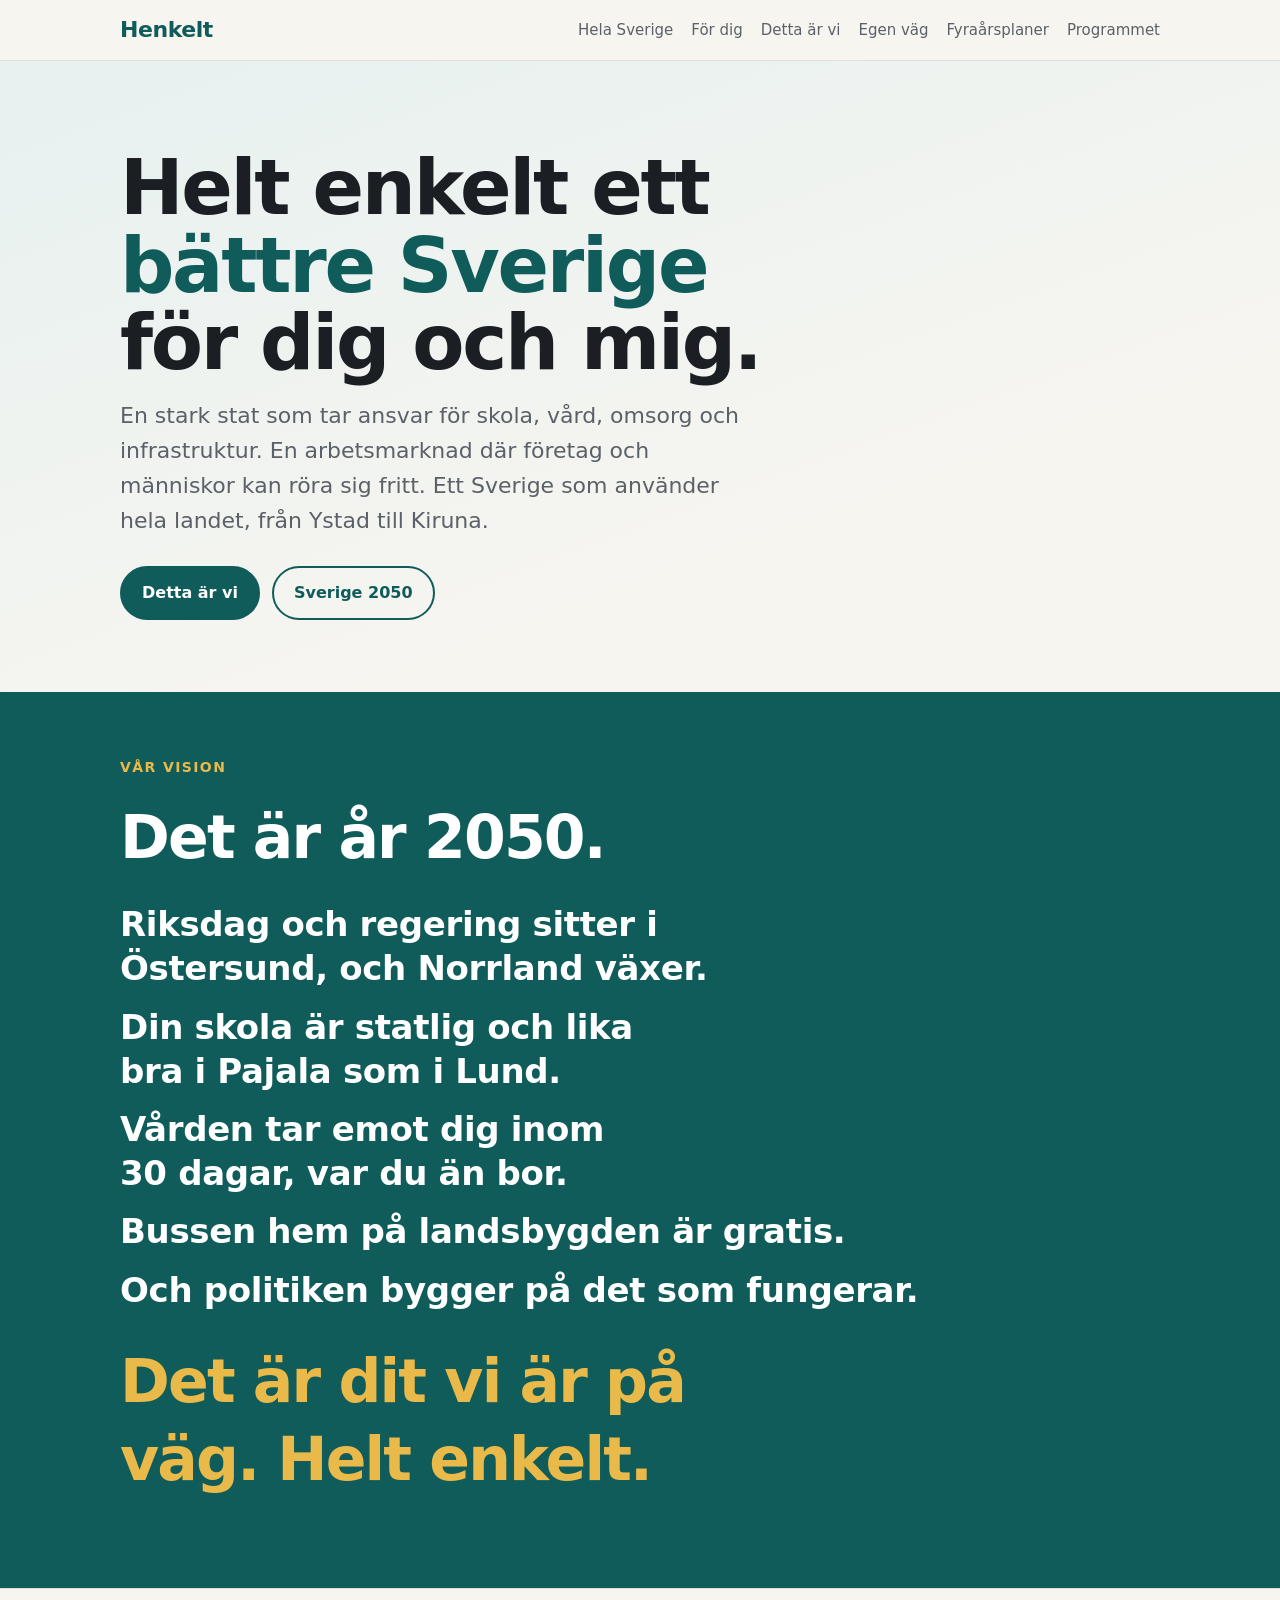
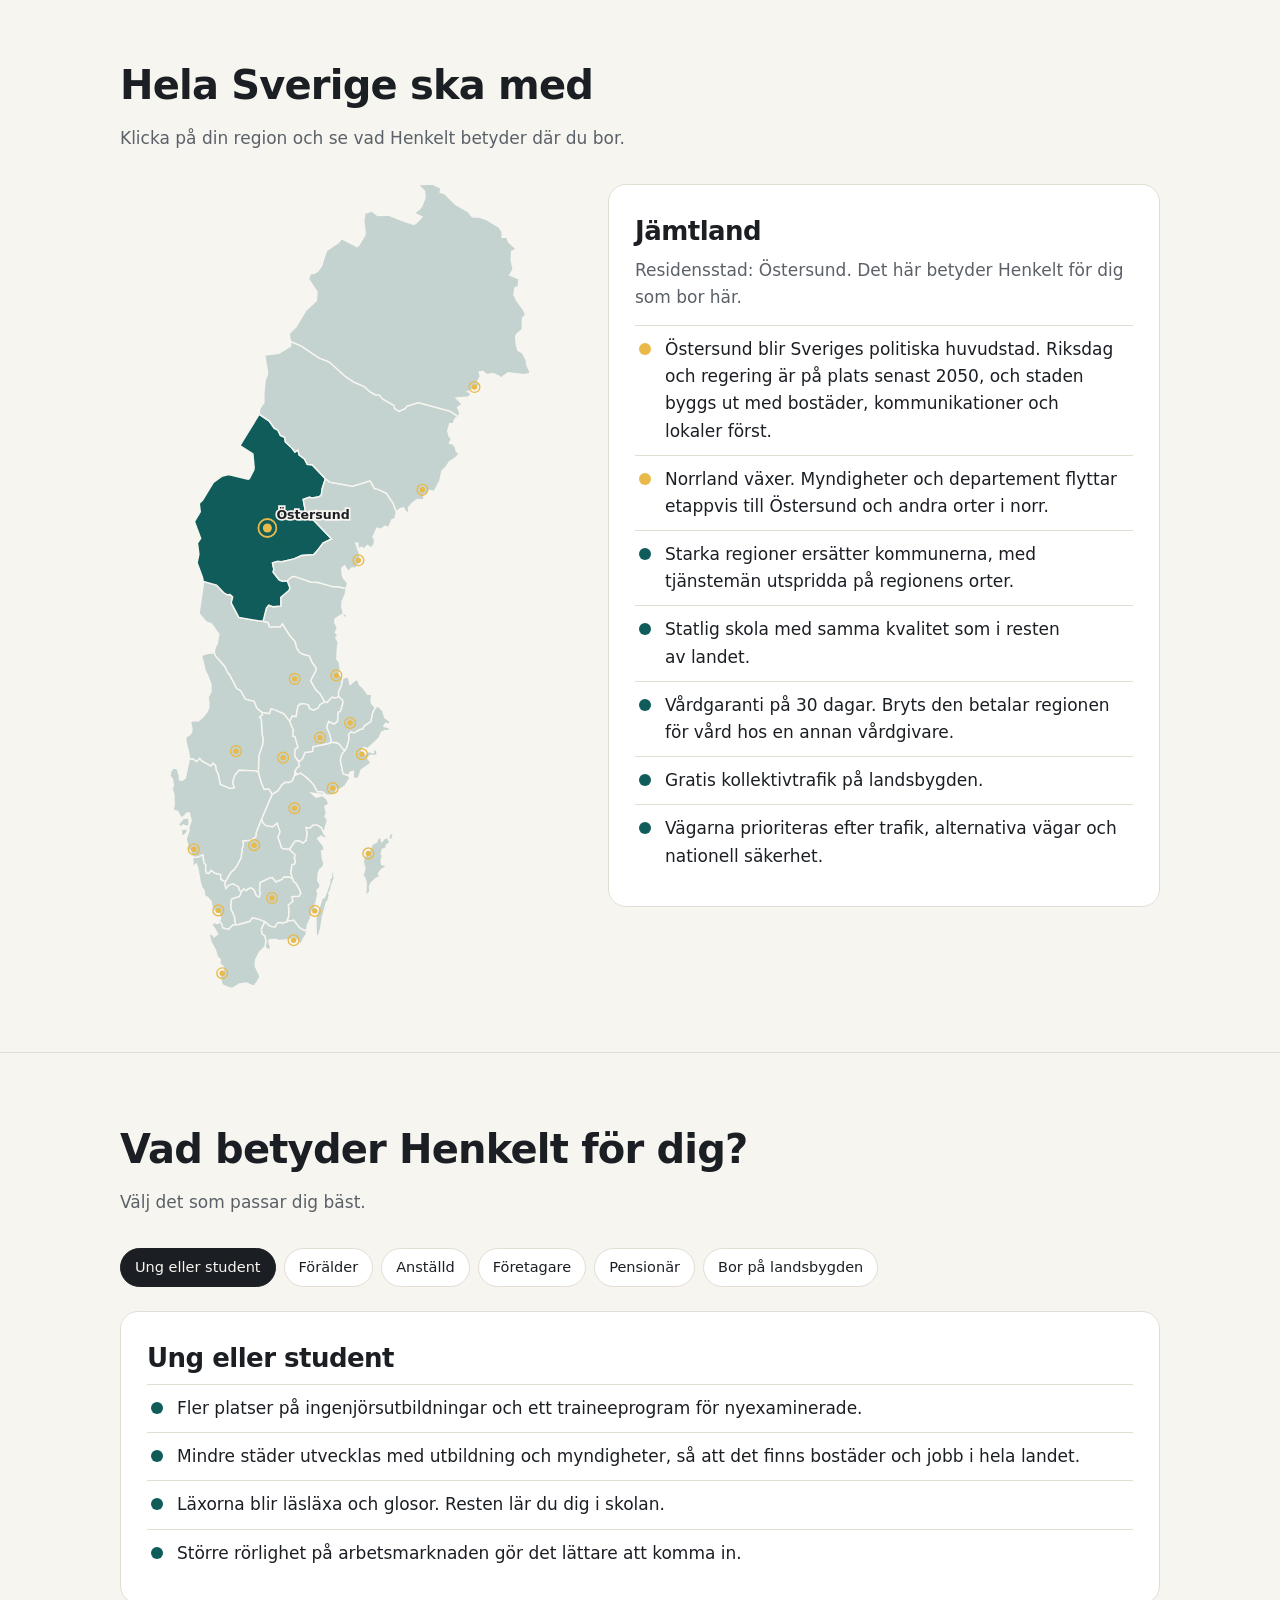
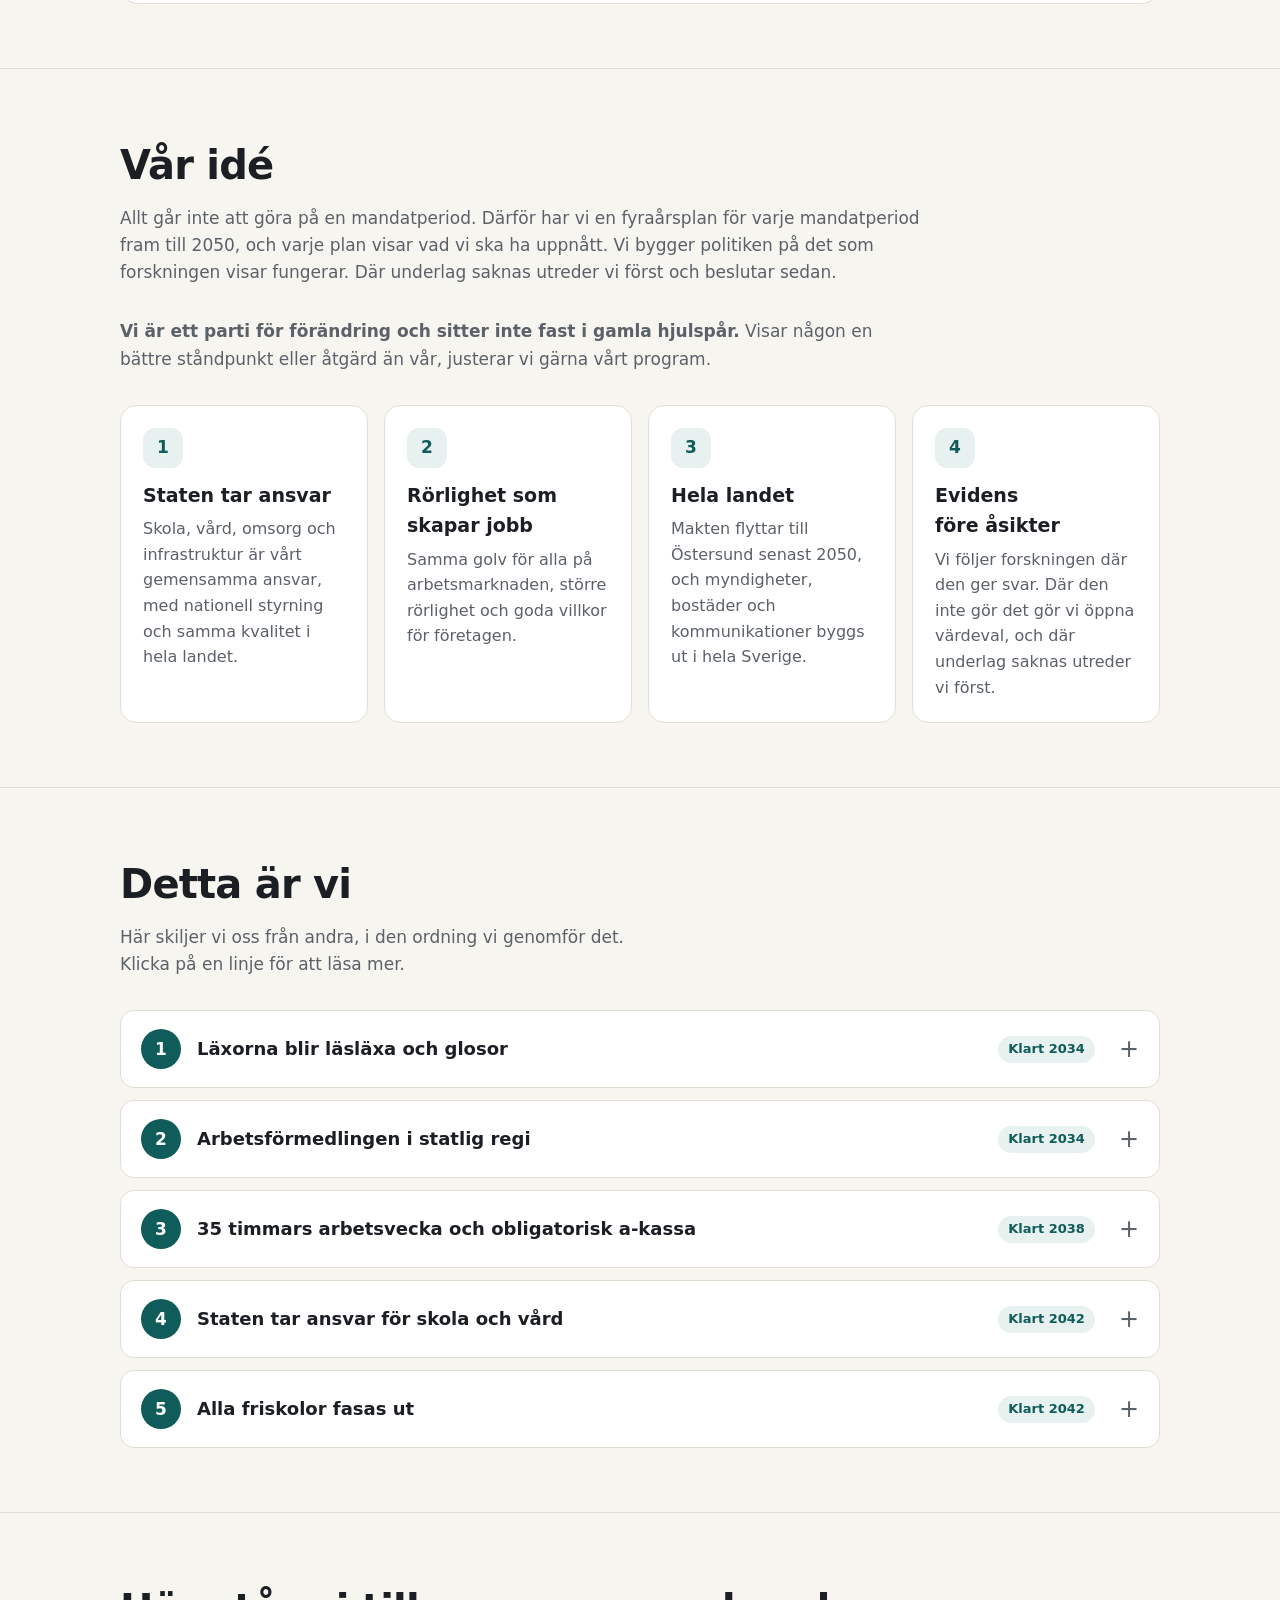
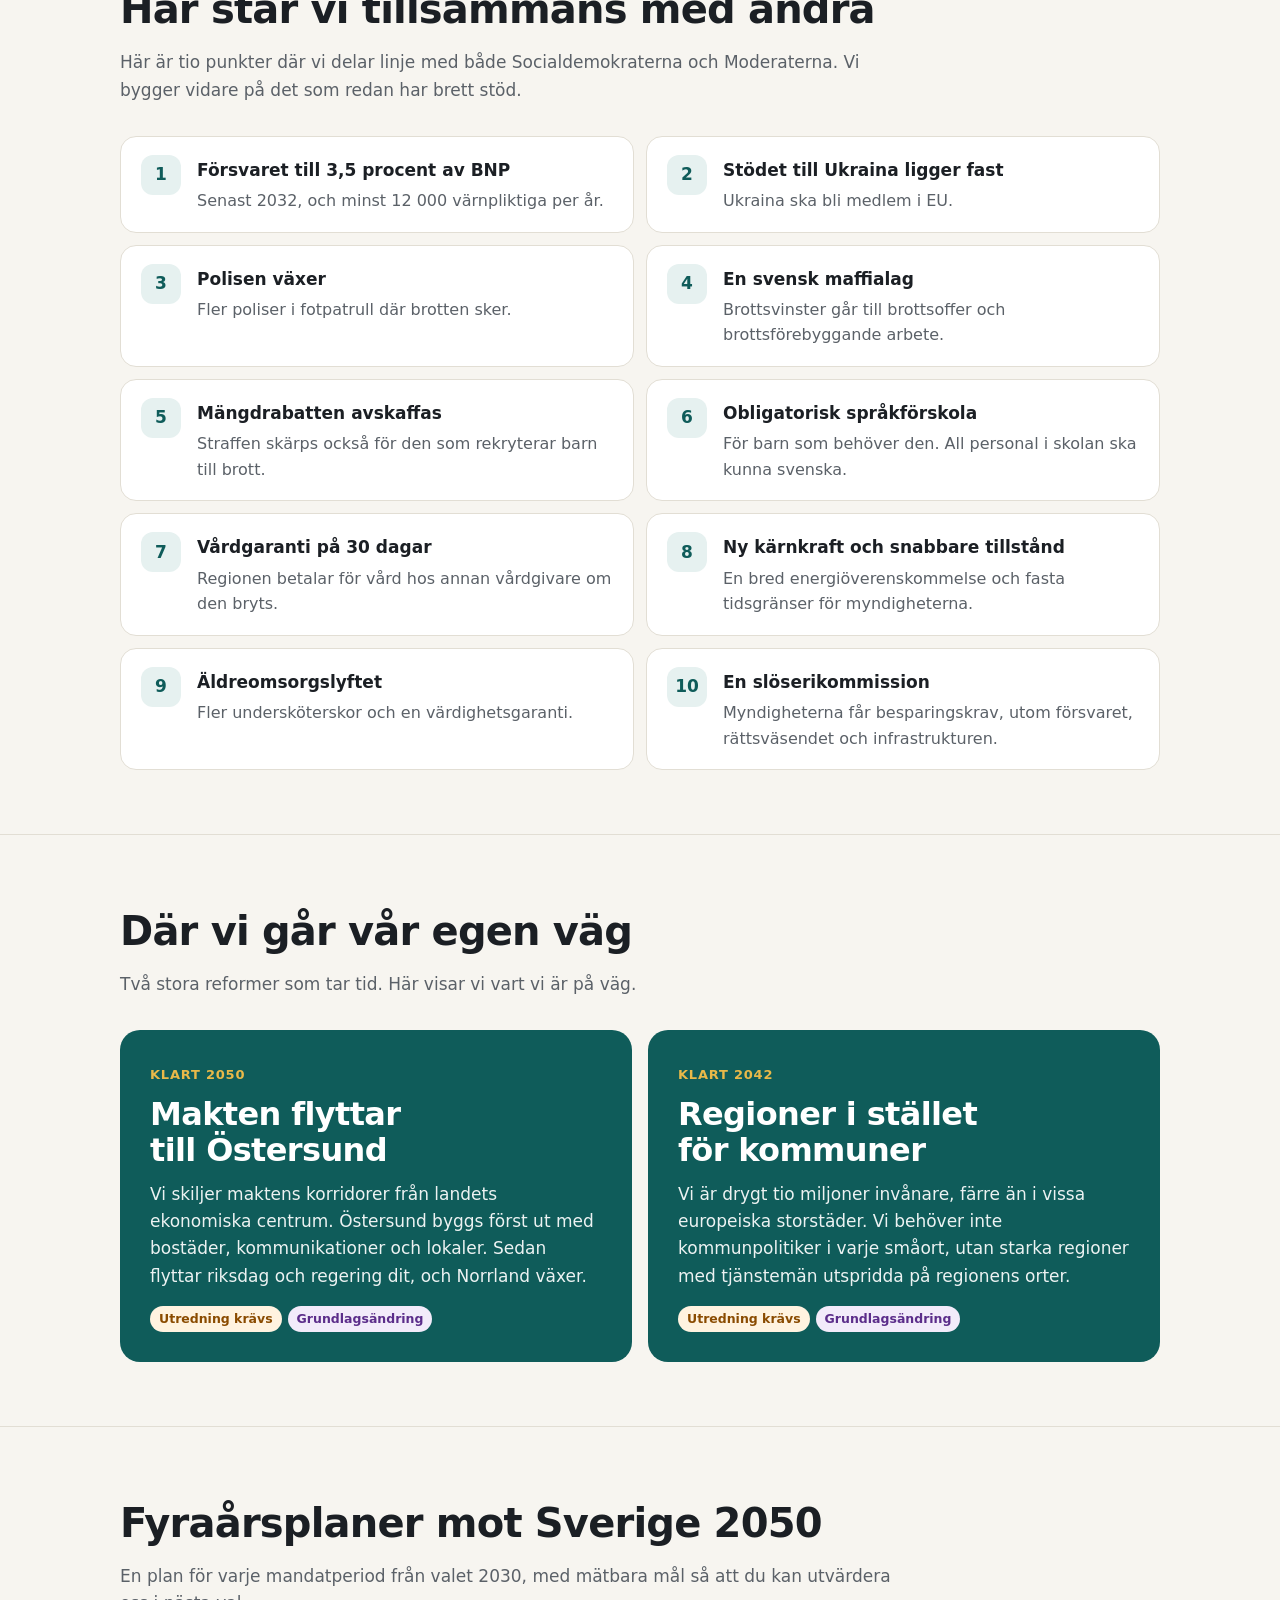
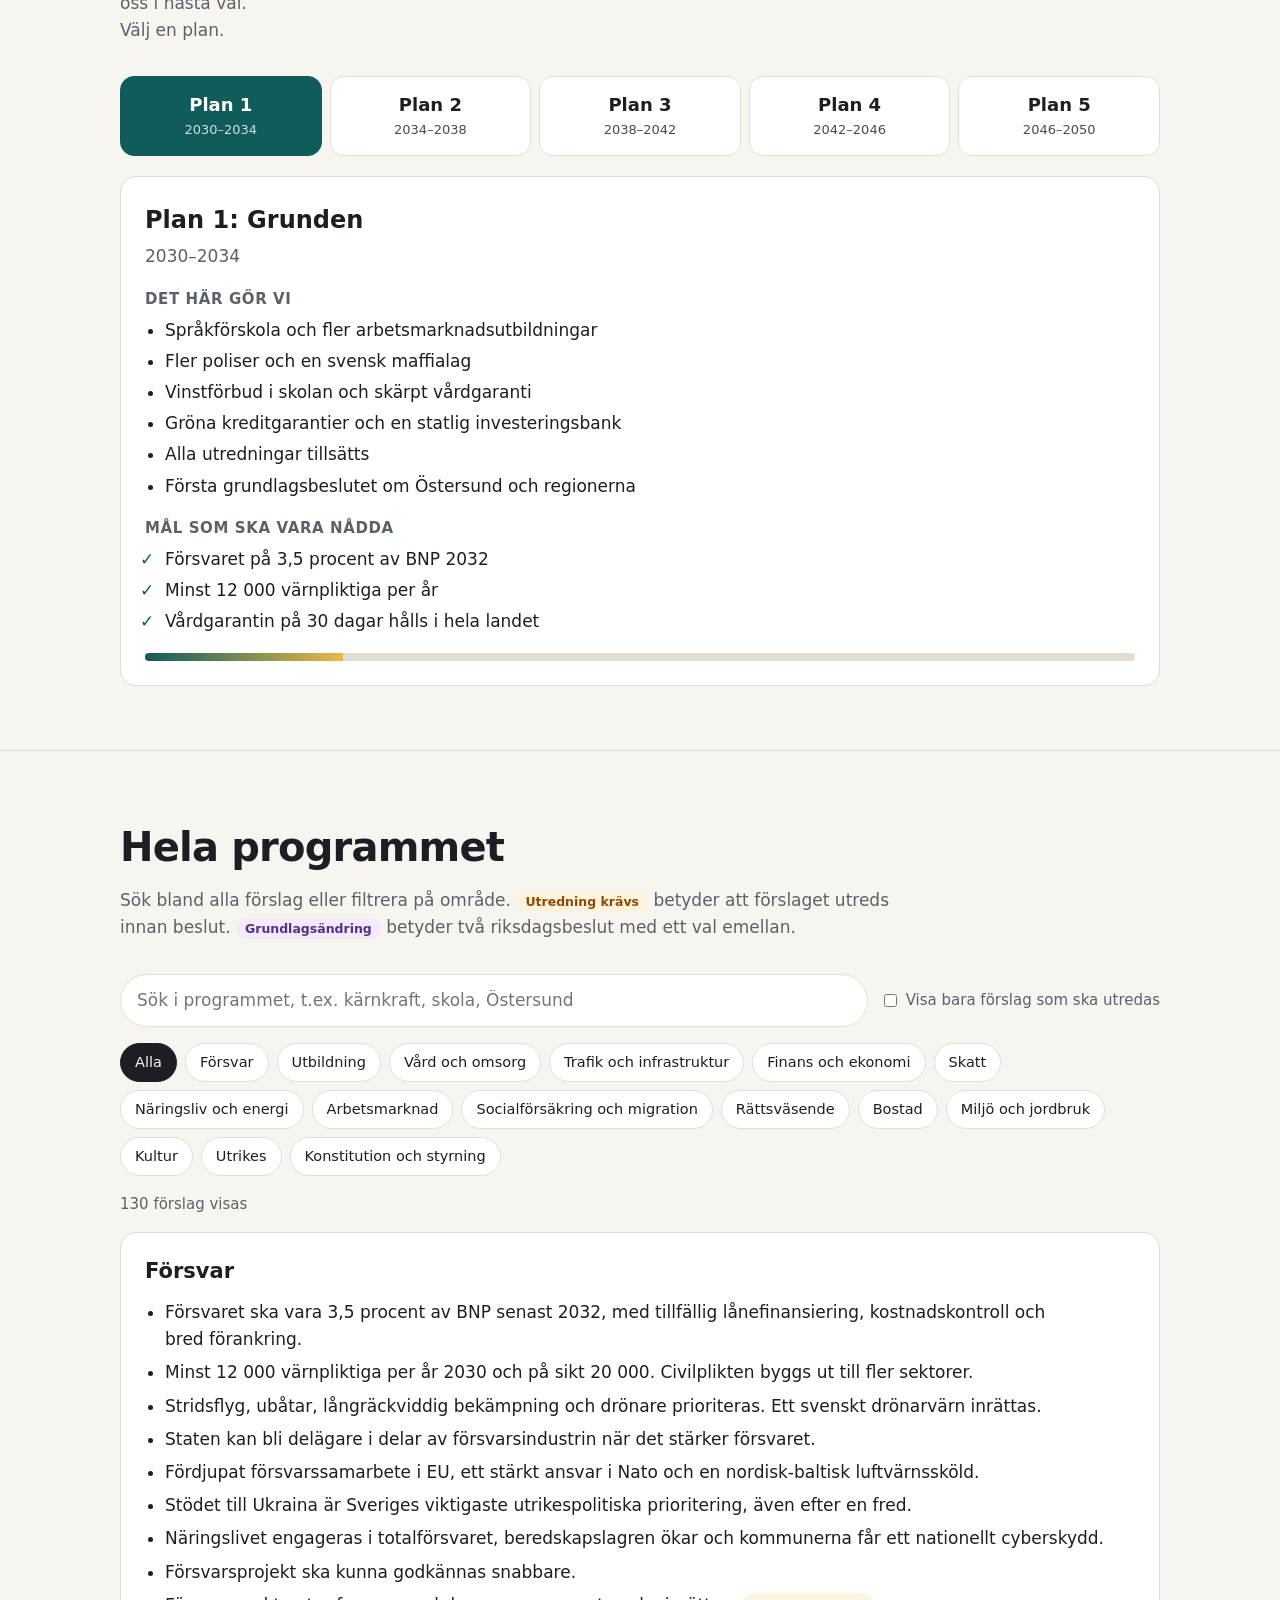
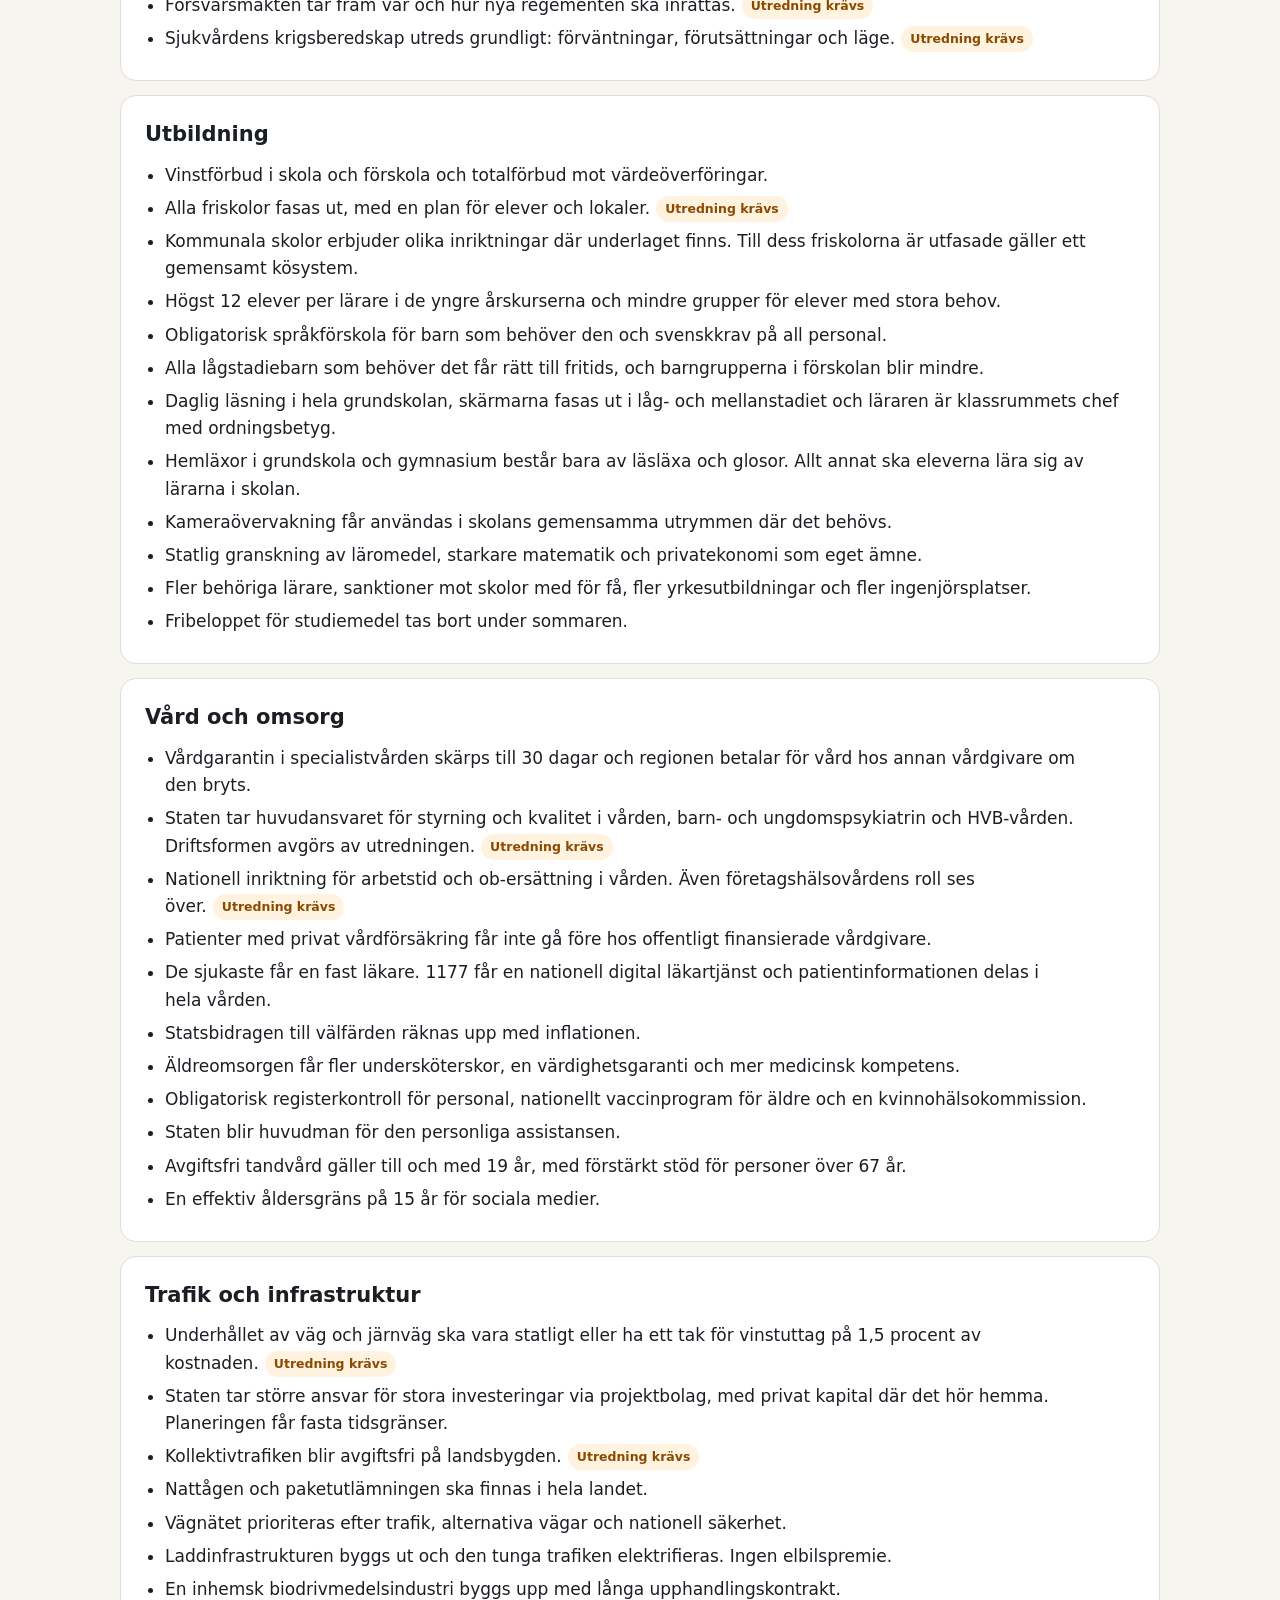
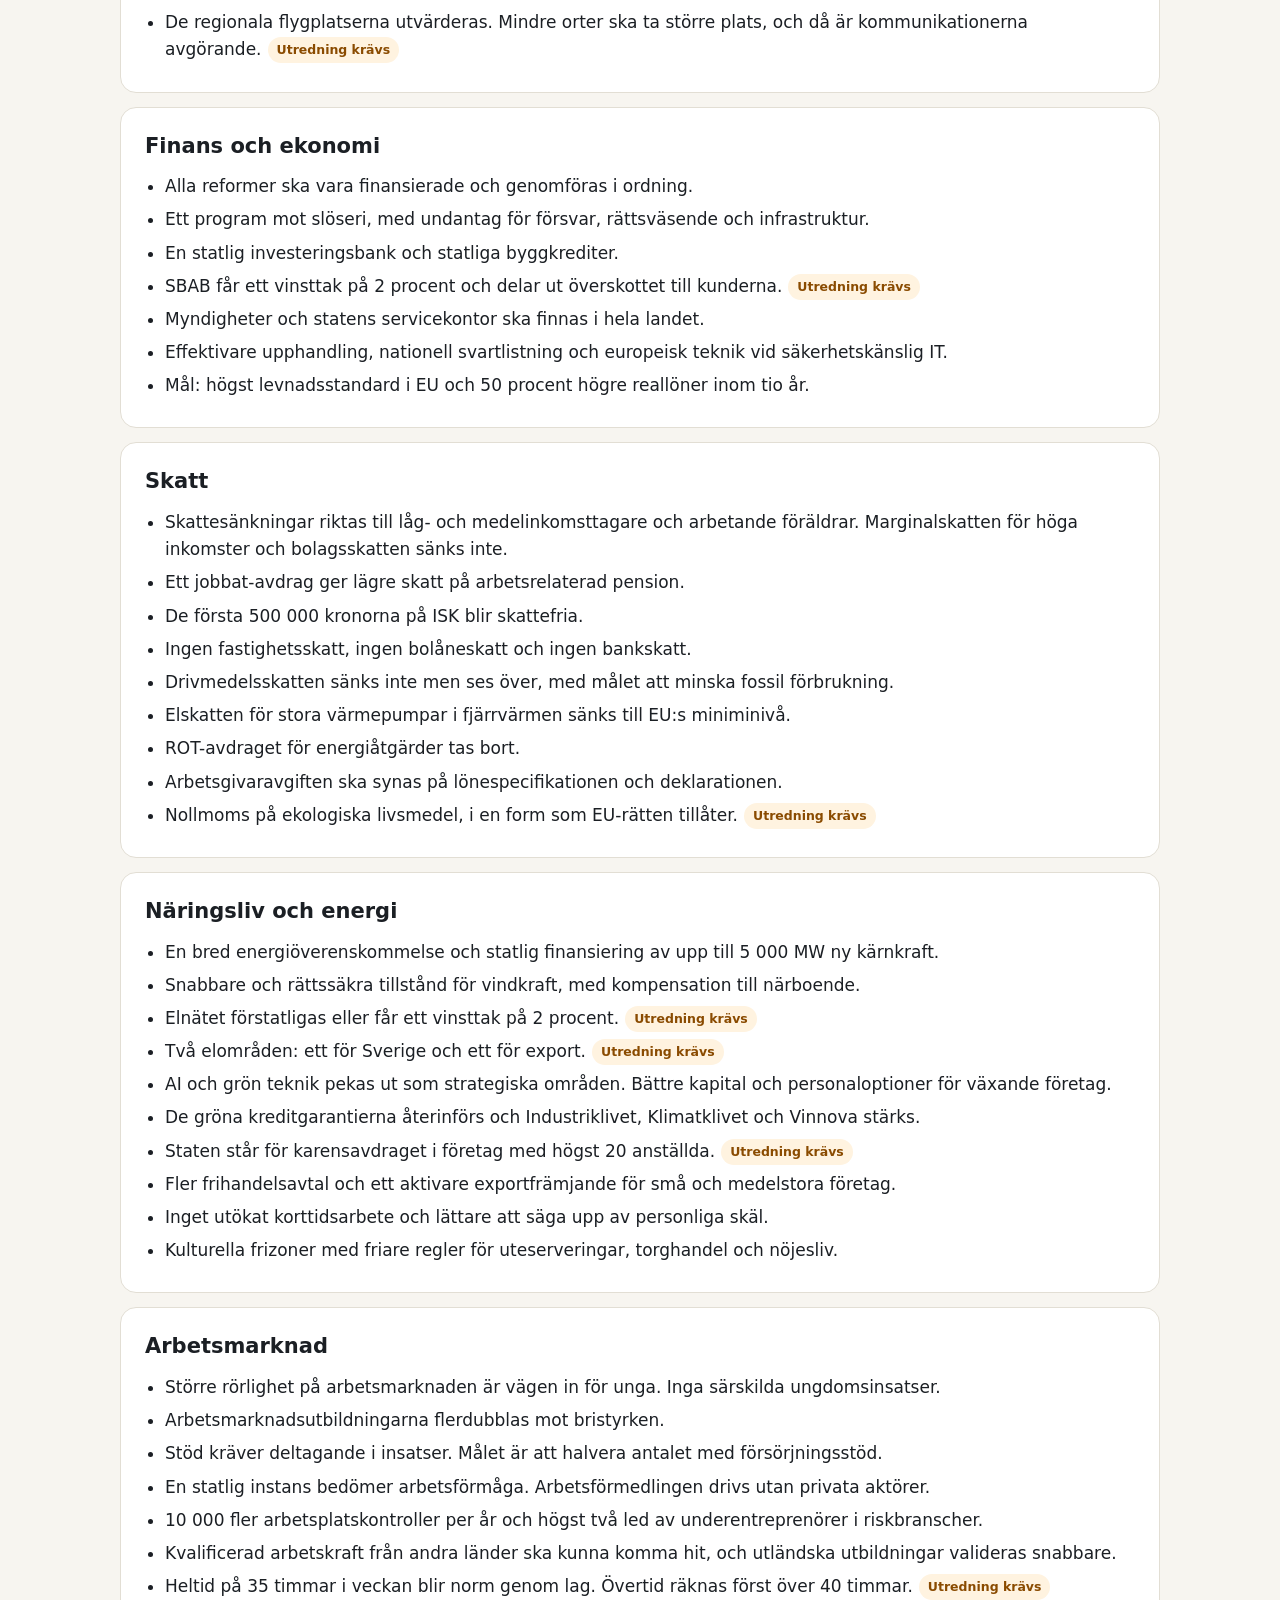
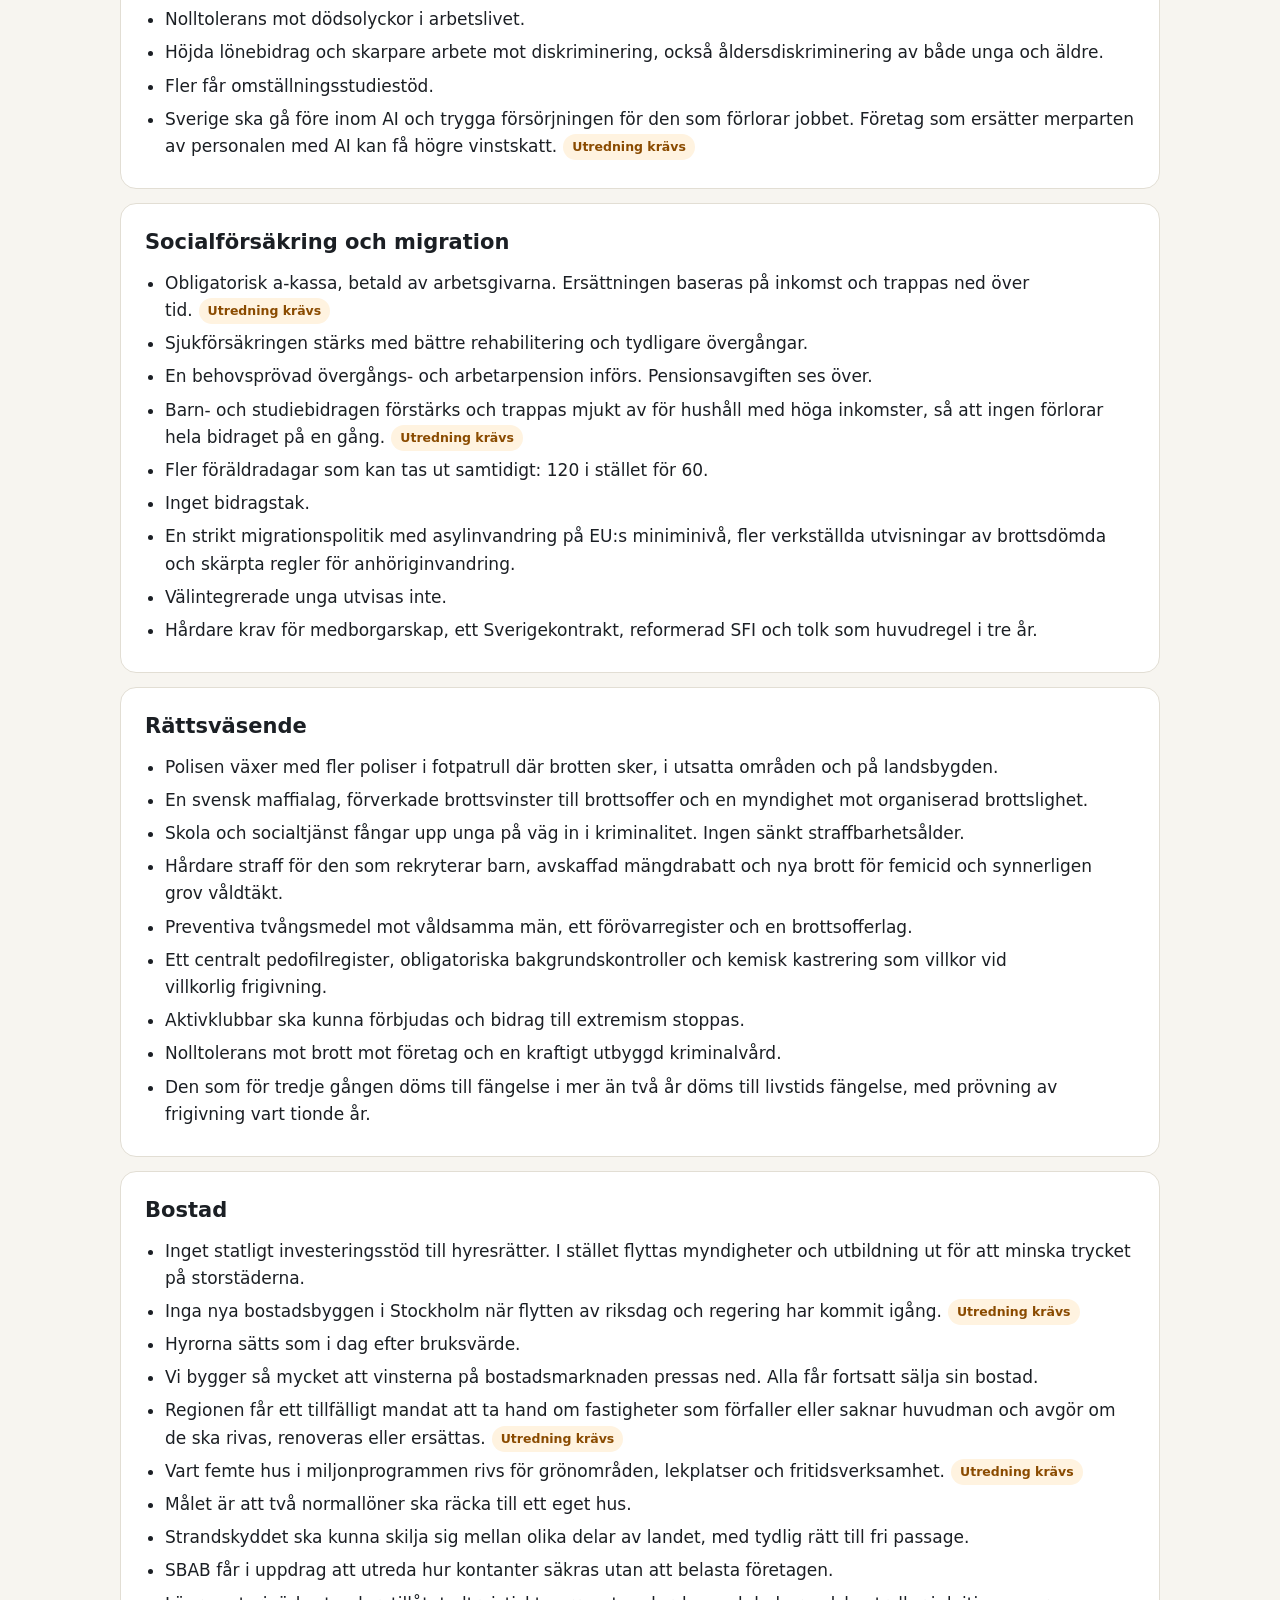
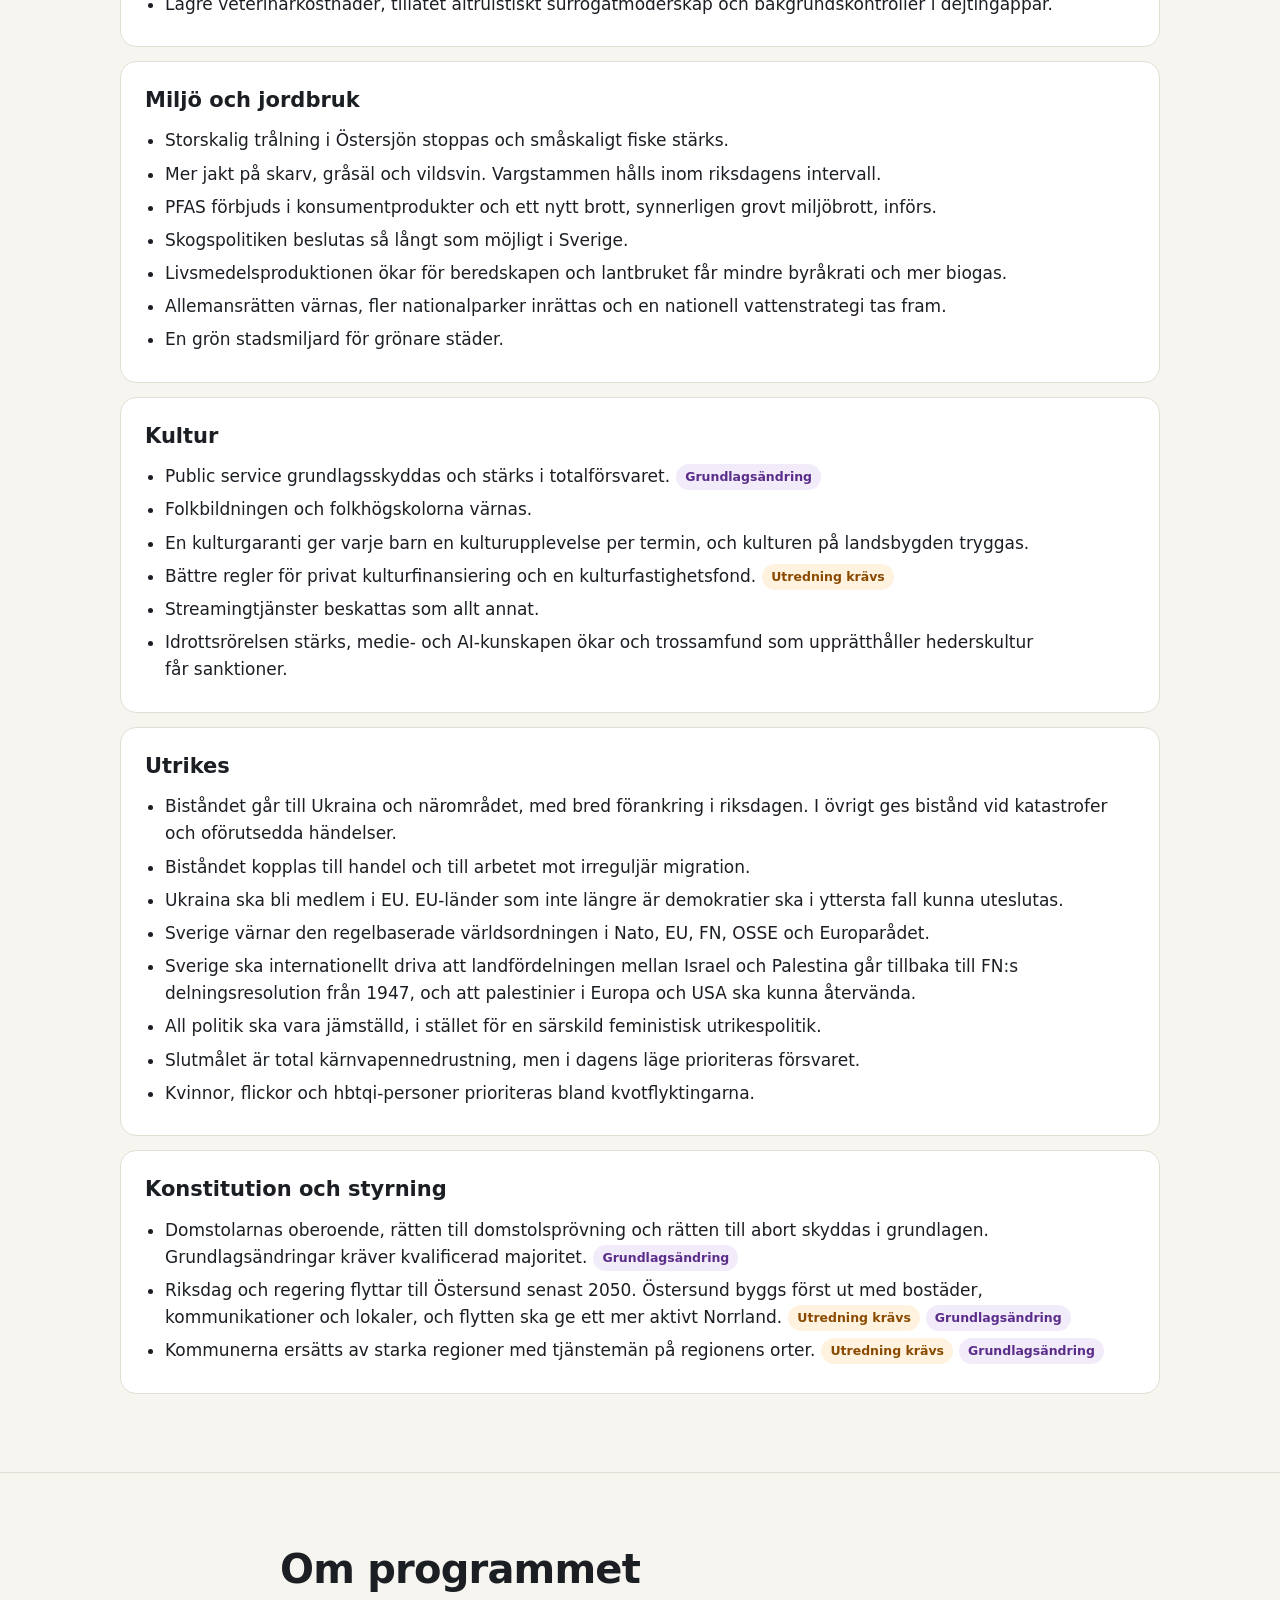
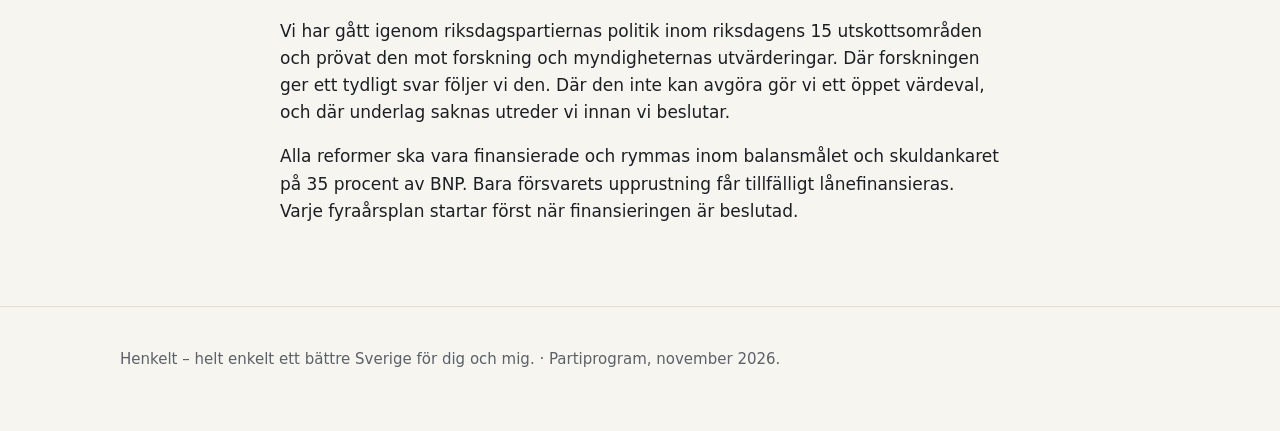
==== commit fb3baa0d: "Add files via upload" ====
--- a/index.html
+++ b/index.html
@@ -113,6 +113,10 @@
 .ost circle{fill:color-mix(in srgb,var(--accent) 100%,var(--bg))}
 .ost .pulse{fill:none;stroke:color-mix(in srgb,var(--accent) 100%,var(--bg));stroke-width:2;transform-origin:center;transform-box:fill-box;animation:pulse 2s infinite}
 .ost text{font:700 14px system-ui,sans-serif;fill:color-mix(in srgb,var(--ink) 100%,var(--bg));paint-order:stroke;stroke:color-mix(in srgb,var(--bg) 100%,var(--ink));stroke-width:4px}
+.caps{pointer-events:none}
+.caps circle{fill:color-mix(in srgb,var(--accent) 100%,var(--bg))}
+.caps .pulse{fill:none;stroke:color-mix(in srgb,var(--accent) 100%,var(--bg));stroke-width:1.5;transform-origin:center;transform-box:fill-box;animation:pulse 2.4s infinite}
+.ost{pointer-events:none}
 @keyframes pulse{0%{transform:scale(.6);opacity:1}100%{transform:scale(2.2);opacity:0}}
 .regionbox,.personabox{background:var(--card);border:1px solid var(--line);border-radius:18px;padding:26px;position:sticky;top:80px}
 .personabox{position:static;margin-top:8px}
@@ -124,7 +128,7 @@
 .regionbox li.star::before{background:var(--accent)}
 .hint{color:var(--muted);margin:0}
 @media (max-width:820px){.mapgrid{grid-template-columns:1fr}.mapwrap{max-width:300px}.regionbox{position:static}}
-@media (prefers-reduced-motion:reduce){.reveal{opacity:1;transform:none;transition:none}.ost .pulse{animation:none}}
+@media (prefers-reduced-motion:reduce){.reveal{opacity:1;transform:none;transition:none}.ost .pulse,.caps .pulse{animation:none}}
 @media (max-width:720px){
  nav{display:none}
  .timeline{grid-template-columns:repeat(5,minmax(0,1fr));gap:4px}
@@ -168,7 +172,7 @@
  <h2>Hela Sverige ska med</h2>
  <p class="sub">Klicka på din region och se vad Henkelt betyder där du bor.</p>
  <div class="mapgrid">
-  <div class="mapwrap"><svg viewBox="0 0 400 893.5" class="sverige" aria-label="Karta över Sveriges regioner"><path class="rg" tabindex="0" role="button" data-n="Gävleborg" aria-label="Gävleborg" d="M192.1,549.0L187.8,544.2L189.2,538.8L188.1,531.1L185.4,527.8L186.0,515.6L187.0,509.1L184.2,504.4L186.7,501.8L183.7,498.4L185.9,492.7L183.0,487.2L183.5,483.0L191.6,478.2L194.2,483.2L196.5,478.6L192.8,477.3L190.9,470.4L191.1,464.2L194.9,455.2L195.8,449.6L186.9,447.6L180.9,447.4L164.8,442.8L156.3,442.2L138.5,436.0L135.5,436.4L130.2,440.8L133.2,448.8L132.0,451.6L123.1,459.2L123.1,468.9L114.3,469.7L109.6,467.8L107.0,471.5L103.4,485.9L109.0,487.7L110.4,492.3L122.4,492.3L124.9,489.0L133.1,501.9L138.8,508.4L140.8,516.1L143.8,520.3L147.4,522.5L154.7,524.5L157.9,531.7L162.3,537.9L162.0,540.8L156.1,551.9L162.1,562.4L166.5,566.4L171.9,575.6L174.7,576.0L180.0,570.4L184.2,571.2L187.4,569.5L187.2,564.6L190.2,558.0L192.1,549.0Z"/><path class="rg" tabindex="0" role="button" data-n="Jönköping" aria-label="Jönköping" d="M136.1,771.7L134.4,765.8L135.4,756.8L138.5,755.4L139.5,752.3L138.1,748.6L139.6,746.2L132.8,739.1L125.3,738.3L123.9,737.2L120.0,725.9L122.3,719.6L119.0,710.1L114.2,714.1L106.9,713.0L103.5,710.2L101.7,705.6L95.9,720.2L95.1,725.7L90.0,729.1L81.0,729.9L81.5,734.6L80.2,738.5L78.9,748.6L74.6,757.1L70.6,762.4L67.6,764.8L61.5,775.3L60.7,778.3L62.2,782.8L65.3,779.2L70.1,777.7L76.1,781.1L76.6,784.1L79.2,786.6L81.9,783.2L84.7,785.3L87.1,783.0L90.6,782.3L93.5,784.6L95.8,790.9L98.9,792.5L100.6,788.4L99.5,784.1L100.3,776.2L110.6,771.2L113.4,770.7L117.7,775.6L124.6,772.7L126.4,770.2L132.0,770.1L136.1,771.7Z"/><path class="rg" tabindex="0" role="button" data-n="Kalmar" aria-label="Kalmar" d="M182.8,763.1L179.5,765.6L179.3,770.5L177.8,772.3L177.1,777.8L171.8,792.6L168.9,793.9L162.1,815.2L162.5,835.8L164.9,835.2L167.2,828.2L169.6,813.7L173.8,797.9L175.3,796.9L176.9,791.0L176.6,787.5L178.5,784.4L179.7,778.7L182.6,770.7L181.8,767.8L182.8,763.1ZM170.9,721.0L168.2,715.1L163.4,712.1L159.1,712.1L155.2,715.5L151.1,715.1L152.2,721.8L151.2,729.2L147.8,732.1L142.7,729.5L138.7,730.3L132.8,739.1L139.6,746.2L138.1,748.6L139.5,752.3L138.5,755.4L135.4,756.8L134.4,765.8L137.4,775.3L139.9,777.0L143.9,784.2L145.2,788.3L143.2,791.5L135.4,791.8L136.4,797.0L131.3,801.4L132.1,806.6L131.7,814.3L130.4,819.3L137.5,818.0L143.8,826.3L149.3,829.5L151.9,828.9L152.8,823.4L156.4,815.0L157.7,808.3L161.5,806.7L160.8,801.3L162.4,798.0L164.2,788.8L163.4,784.6L166.3,782.1L166.8,778.3L164.1,774.0L164.7,766.3L166.3,762.0L170.0,758.8L171.0,754.7L169.2,749.2L168.6,741.0L171.5,740.6L170.6,735.6L164.0,727.1L168.0,724.5L171.7,727.4L173.6,725.3L170.9,721.0Z"/><path class="rg" tabindex="0" role="button" data-n="Dalarna" aria-label="Dalarna" d="M103.4,485.9L97.7,485.3L76.5,481.5L68.0,465.4L69.7,458.9L66.7,456.1L63.7,456.4L59.5,453.9L51.7,445.7L37.0,441.5L37.1,443.9L32.3,477.2L40.1,486.5L46.1,488.8L54.2,500.3L52.4,511.1L50.2,514.6L49.1,520.8L50.5,524.4L61.0,536.4L64.0,543.1L66.0,545.2L74.1,560.6L78.4,563.2L83.9,572.7L93.4,574.8L96.5,582.7L102.4,587.3L110.6,588.6L112.2,583.3L115.6,584.0L126.5,588.7L133.2,597.4L135.6,591.5L140.1,591.7L142.2,580.2L144.2,578.1L149.1,577.4L153.9,579.1L155.0,582.9L159.7,584.7L164.4,582.5L166.9,578.3L171.9,575.6L166.5,566.4L162.1,562.4L156.1,551.9L162.0,540.8L162.3,537.9L157.9,531.7L154.7,524.5L147.4,522.5L143.8,520.3L140.8,516.1L138.8,508.4L133.1,501.9L124.9,489.0L122.4,492.3L110.4,492.3L109.0,487.7L103.4,485.9Z"/><path class="rg" tabindex="0" role="button" data-n="Kronoberg" aria-label="Kronoberg" d="M136.1,771.7L132.0,770.1L126.4,770.2L124.6,772.7L117.7,775.6L113.4,770.7L110.6,771.2L100.3,776.2L99.5,784.1L100.6,788.4L98.9,792.5L95.8,790.9L93.5,784.6L90.6,782.3L87.1,783.0L84.7,785.3L81.9,783.2L79.2,786.6L77.0,791.6L68.8,794.2L67.8,796.5L67.4,805.0L71.7,814.3L71.8,818.7L73.3,823.1L75.6,823.1L88.4,819.5L91.5,815.5L97.1,816.6L105.2,819.6L110.8,824.6L116.6,825.9L119.1,821.6L122.4,820.6L125.9,821.9L129.7,820.2L130.5,816.1L131.7,814.3L132.1,806.6L131.3,801.4L136.4,797.0L135.4,791.8L143.2,791.5L145.2,788.3L143.9,784.2L139.9,777.0L137.4,775.3L136.1,771.7Z"/><path class="rg" tabindex="0" role="button" data-n="Örebro" aria-label="Örebro" d="M133.2,597.4L126.5,588.7L115.6,584.0L112.2,583.3L110.6,588.6L102.4,587.3L102.6,589.6L99.4,592.4L101.4,594.6L102.2,610.2L103.4,616.9L103.0,622.5L98.7,635.4L98.2,653.9L101.2,665.1L104.6,672.8L109.9,672.4L113.5,678.1L119.6,674.6L124.5,667.5L127.8,665.1L132.4,665.1L135.8,663.2L138.4,657.2L138.8,652.6L141.1,648.8L143.9,647.0L144.0,646.0L142.9,642.2L138.6,635.9L139.0,628.3L142.3,626.2L138.9,614.0L136.3,613.4L137.0,606.6L133.2,597.4Z"/><path class="rg" tabindex="0" role="button" data-n="Östergötland" aria-label="Östergötland" d="M173.8,678.9L169.2,675.3L163.8,675.1L159.0,666.5L152.3,659.9L145.2,654.4L141.4,656.0L138.4,657.2L135.8,663.2L132.4,665.1L127.8,665.1L124.5,667.5L119.6,674.6L113.5,678.1L101.7,705.6L103.5,710.2L106.9,713.0L114.2,714.1L119.0,710.1L122.3,719.6L120.0,725.9L123.9,737.2L125.3,738.3L132.8,739.1L138.7,730.3L142.7,729.5L147.8,732.1L151.2,729.2L152.2,721.8L151.1,715.1L155.2,715.5L159.1,712.1L163.4,712.1L168.2,715.1L170.9,721.0L175.0,706.7L172.2,702.7L173.8,699.0L172.0,691.8L176.4,688.7L174.0,682.9L169.4,679.4L162.4,681.3L157.0,676.6L173.8,678.9Z"/><path class="rg" tabindex="0" role="button" data-n="Södermanland" aria-label="Södermanland" d="M179.5,620.3L175.9,621.7L158.7,625.4L158.4,630.5L150.0,631.6L146.8,639.2L142.9,642.2L143.9,647.0L141.1,648.8L138.8,652.6L141.4,656.0L145.2,654.4L152.3,659.9L159.0,666.5L163.8,675.1L169.2,675.3L173.8,678.9L178.2,679.4L183.4,677.1L185.5,672.5L189.0,672.6L194.6,668.6L199.7,660.4L198.5,657.3L192.3,655.1L189.3,640.2L191.0,633.8L194.1,629.9L188.0,622.3L185.1,620.6L179.5,620.3Z"/><path class="rg" tabindex="0" role="button" data-n="Västmanland" aria-label="Västmanland" d="M143.1,641.5L146.8,639.2L150.0,631.6L158.4,630.5L158.7,625.4L175.9,621.7L179.5,620.3L177.5,611.3L174.3,603.8L176.2,597.3L182.1,600.2L186.1,597.3L187.0,587.0L189.4,585.9L192.3,576.6L191.8,573.4L187.4,569.5L184.2,571.2L180.0,570.4L174.7,576.0L171.9,575.6L166.9,578.3L164.4,582.5L159.7,584.7L155.0,582.9L153.9,579.1L149.1,577.4L144.2,578.1L142.2,580.2L140.1,591.7L135.6,591.5L133.2,597.4L137.0,606.6L136.3,613.4L138.9,614.0L142.3,626.2L139.0,628.3L138.6,635.9L143.1,641.5Z"/><path class="rg" tabindex="0" role="button" data-n="Halland" aria-label="Halland" d="M61.5,775.3L56.5,772.5L56.3,767.4L50.2,765.8L45.5,762.6L43.1,766.1L40.6,765.6L39.4,760.5L40.1,757.1L37.6,753.5L36.6,745.3L29.4,748.2L24.7,747.5L25.6,753.6L24.7,759.2L29.1,755.6L30.7,759.8L33.6,775.9L35.6,782.7L37.5,784.2L38.8,791.3L41.7,792.6L45.7,797.2L46.2,801.8L49.7,808.6L54.0,808.4L56.0,815.1L55.2,819.8L57.2,821.8L58.5,826.6L65.0,828.4L69.9,823.4L73.3,823.1L71.8,818.7L71.7,814.3L67.4,805.0L67.8,796.5L68.8,794.2L77.0,791.6L79.2,786.6L76.6,784.1L76.1,781.1L70.1,777.7L65.3,779.2L62.2,782.8L60.7,778.3L61.5,775.3Z"/><path class="rg" tabindex="0" role="button" data-n="Värmland" aria-label="Värmland" d="M102.4,587.3L96.5,582.7L93.4,574.8L83.9,572.7L78.4,563.2L74.1,560.6L66.0,545.2L64.0,543.1L61.0,536.4L50.5,524.4L49.1,520.8L43.0,521.3L35.9,523.5L35.2,525.7L36.9,530.9L38.9,540.5L42.1,546.8L45.5,556.1L45.5,564.0L42.3,570.4L43.3,576.8L43.0,582.0L41.0,586.4L36.2,592.4L31.7,596.4L25.6,596.1L22.7,598.1L24.4,604.7L24.0,608.9L22.1,611.9L17.9,614.4L17.4,618.5L20.7,631.5L21.6,638.7L25.8,638.9L29.5,641.9L33.0,638.4L35.2,641.0L45.6,646.8L47.7,643.6L50.5,646.1L51.4,651.6L53.6,655.8L55.8,667.1L66.8,671.8L71.6,670.7L69.6,665.3L72.0,657.1L76.8,651.4L95.5,652.1L98.2,653.9L98.7,635.4L103.0,622.5L103.4,616.9L102.2,610.2L101.4,594.6L99.4,592.4L102.6,589.6L102.4,587.3Z"/><path class="rg" tabindex="0" role="button" data-n="Jämtland" aria-label="Jämtland" d="M103.4,485.9L107.0,471.5L109.6,467.8L114.3,469.7L123.1,468.9L123.1,459.2L132.0,451.6L133.2,448.8L130.2,440.8L125.2,441.3L121.3,439.8L114.7,431.5L115.3,427.7L113.9,421.1L119.1,419.3L124.5,419.8L137.9,416.6L146.4,412.8L159.5,411.9L163.4,407.9L170.1,399.0L179.6,394.4L155.4,369.3L150.5,363.8L148.0,350.6L154.8,348.1L157.9,348.8L164.8,347.8L168.0,345.9L169.2,338.3L172.7,327.5L157.9,312.0L152.5,311.5L149.4,305.6L143.4,300.8L142.1,295.6L138.8,297.8L135.5,293.4L128.2,286.6L127.5,281.5L122.7,279.3L119.9,273.6L115.8,271.3L110.3,263.4L99.0,256.1L77.7,290.6L92.1,299.9L93.5,315.3L93.1,317.7L88.1,327.4L86.7,328.1L65.1,322.8L57.4,324.8L48.2,331.5L36.3,351.1L32.5,354.9L33.6,364.3L27.1,375.1L34.1,393.9L30.5,399.0L32.1,411.3L30.1,420.9L36.1,437.3L37.0,441.5L51.7,445.7L59.5,453.9L63.7,456.4L66.7,456.1L69.7,458.9L68.0,465.4L76.5,481.5L97.7,485.3L103.4,485.9Z"/><path class="rg" tabindex="0" role="button" data-n="Norrbotten" aria-label="Norrbotten" d="M320.9,259.0L322.0,253.8L319.5,248.4L324.6,244.8L318.1,237.8L331.9,236.5L334.7,232.9L330.7,230.7L338.9,227.3L345.5,222.4L341.6,220.0L344.8,213.7L343.7,208.8L348.1,208.4L351.2,211.5L359.4,210.7L365.8,213.7L367.0,215.9L375.8,209.7L393.7,211.9L399.3,210.9L400.0,208.6L396.7,201.6L395.6,195.0L391.6,187.6L386.5,184.7L384.8,178.2L384.0,169.7L385.1,167.2L391.4,161.4L391.7,149.2L395.0,145.1L393.0,140.2L385.3,129.7L382.2,122.9L383.4,115.3L386.9,114.0L387.8,105.5L377.6,101.2L381.3,94.6L379.2,84.8L379.6,75.3L384.6,72.0L376.1,64.3L374.5,59.3L369.0,59.1L369.1,53.4L366.0,48.2L352.3,39.9L343.0,36.6L335.9,36.5L331.2,30.6L317.3,22.8L305.3,10.9L300.2,9.3L301.1,4.5L291.5,0.0L275.6,0.9L282.9,8.2L283.4,15.1L279.7,24.6L277.1,28.0L271.3,32.3L280.0,36.5L272.8,43.9L270.3,44.8L256.6,40.0L243.0,34.6L230.9,34.9L224.5,30.2L216.4,32.7L215.3,41.8L216.9,54.7L216.3,57.3L209.7,68.2L208.0,69.6L190.4,60.8L187.3,65.0L174.6,73.5L173.2,75.7L168.5,90.7L164.7,96.5L161.1,98.9L156.0,99.7L153.8,105.3L163.3,119.8L162.6,129.5L151.1,140.2L139.8,159.0L132.3,166.1L133.8,175.0L145.7,180.1L165.1,193.2L176.9,197.8L195.0,214.1L204.4,220.5L216.2,225.4L222.1,231.1L228.4,234.4L232.6,234.6L236.3,239.0L248.9,246.3L249.5,249.5L254.2,252.8L261.1,249.8L263.4,247.1L276.0,243.1L311.2,252.7L320.9,259.0Z"/><path class="rg" tabindex="0" role="button" data-n="Västernorrland" aria-label="Västernorrland" d="M251.5,364.1L248.1,355.2L240.5,343.7L231.9,339.6L227.1,338.3L222.3,329.8L202.9,335.9L177.5,331.3L172.7,327.5L169.2,338.3L168.0,345.9L164.8,347.8L157.9,348.8L154.8,348.1L148.0,350.6L150.5,363.8L155.4,369.3L179.6,394.4L170.1,399.0L163.4,407.9L159.5,411.9L146.4,412.8L137.9,416.6L124.5,419.8L119.1,419.3L113.9,421.1L115.3,427.7L114.7,431.5L121.3,439.8L125.2,441.3L130.2,440.8L135.5,436.4L138.5,436.0L156.3,442.2L164.8,442.8L180.9,447.4L186.9,447.6L195.8,449.6L197.3,443.0L192.6,437.8L191.2,432.9L191.0,426.7L193.9,424.2L198.2,430.5L201.8,426.7L206.9,426.5L208.4,423.4L212.5,420.6L210.4,416.3L211.2,412.9L206.5,399.1L208.8,399.4L208.9,405.5L212.8,403.6L215.6,405.5L219.4,401.6L223.4,404.3L226.9,400.2L227.2,394.5L225.5,392.4L229.9,382.3L234.3,383.7L239.1,380.1L242.8,382.1L246.6,373.1L250.1,371.6L251.5,364.1Z"/><path class="rg" tabindex="0" role="button" data-n="Västerbotten" aria-label="Västerbotten" d="M320.9,259.0L311.2,252.7L276.0,243.1L263.4,247.1L261.1,249.8L254.2,252.8L249.5,249.5L248.9,246.3L236.3,239.0L232.6,234.6L228.4,234.4L222.1,231.1L216.2,225.4L204.4,220.5L195.0,214.1L176.9,197.8L165.1,193.2L145.7,180.1L133.8,175.0L134.0,180.2L120.9,188.2L105.2,190.0L108.3,208.4L108.1,212.4L105.8,217.7L104.2,233.1L104.4,242.7L99.8,249.3L99.0,255.4L110.3,263.4L115.8,271.3L119.9,273.6L122.7,279.3L127.5,281.5L128.2,286.6L135.5,293.4L138.8,297.8L142.1,295.6L143.4,300.8L149.4,305.6L152.5,311.5L157.9,312.0L172.7,327.5L177.5,331.3L202.9,335.9L222.3,329.8L227.1,338.3L231.9,339.6L240.5,343.7L248.1,355.2L251.5,364.1L255.7,360.7L259.5,359.9L262.9,365.8L265.5,363.6L264.9,359.7L268.8,354.9L274.7,350.5L281.9,351.2L282.1,345.7L285.3,344.4L287.9,340.3L293.5,341.8L299.9,329.7L302.1,318.9L306.7,314.3L310.5,308.6L317.1,304.4L321.7,299.2L318.1,296.9L317.3,292.9L314.5,289.0L310.6,288.1L312.6,283.0L310.1,279.9L308.6,274.1L310.9,266.2L314.7,266.0L317.4,259.8L320.9,259.0Z"/><path class="rg" tabindex="0" role="button" data-n="Gotland" aria-label="Gotland" d="M235.2,730.7L233.9,725.6L231.3,726.7L229.4,731.3L225.3,733.1L221.1,741.6L216.1,747.8L214.6,752.2L216.6,760.8L214.2,768.6L216.1,770.5L218.1,776.8L217.4,791.1L222.1,786.2L221.7,780.1L224.4,775.5L229.3,771.3L233.0,769.7L231.6,766.2L234.8,761.7L239.7,759.1L239.0,756.9L235.4,756.2L234.5,752.4L236.0,745.9L234.6,744.6L236.0,739.2L240.0,737.9L240.5,734.3L244.4,731.6L241.7,726.0L238.7,726.9L235.2,730.7ZM248.6,720.9L244.5,722.3L242.9,726.4L245.8,729.9L248.6,720.9Z"/><path class="rg" tabindex="0" role="button" data-n="Stockholm" aria-label="Stockholm" d="M198.5,657.3L199.9,653.8L203.8,652.6L203.5,660.0L209.0,660.9L212.5,651.1L223.2,643.5L219.7,637.9L222.3,635.0L230.1,634.9L229.9,630.5L226.0,626.7L225.9,632.3L220.9,630.5L216.5,633.7L212.5,629.1L215.6,626.0L219.6,627.4L232.2,615.5L235.1,609.2L238.8,607.1L242.9,607.5L244.4,604.6L237.6,602.6L239.5,599.4L243.9,600.6L244.0,596.5L238.8,593.2L236.4,585.3L231.1,580.1L228.1,581.8L225.3,586.9L223.1,597.4L215.9,602.0L213.9,605.9L211.4,605.9L204.5,609.8L201.1,608.7L198.3,611.5L198.7,617.2L196.5,625.4L194.1,629.9L191.0,633.8L189.3,640.2L192.3,655.1L198.5,657.3Z"/><path class="rg" tabindex="0" role="button" data-n="Uppsala" aria-label="Uppsala" d="M228.1,581.8L224.0,577.1L223.4,572.8L224.3,567.0L219.7,566.9L214.2,559.4L210.2,555.9L208.7,550.6L205.5,551.5L200.1,556.1L198.1,547.5L192.1,549.0L190.2,558.0L187.2,564.6L187.4,569.5L191.8,573.4L192.3,576.6L189.4,585.9L187.0,587.0L186.1,597.3L182.1,600.2L176.2,597.3L174.3,603.8L177.5,611.3L179.5,620.3L185.1,620.6L188.0,622.3L194.1,629.9L196.5,625.4L198.7,617.2L198.3,611.5L201.1,608.7L204.5,609.8L211.4,605.9L213.9,605.9L215.9,602.0L223.1,597.4L225.3,586.9L228.1,581.8Z"/><path class="rg" tabindex="0" role="button" data-n="Blekinge" aria-label="Blekinge" d="M151.9,828.9L149.3,829.5L143.8,826.3L137.5,818.0L130.4,819.3L129.7,820.2L126.8,820.3L125.9,821.9L122.4,820.6L119.1,821.6L116.6,825.9L110.8,824.6L105.2,819.6L101.3,828.2L102.4,833.5L105.2,835.2L106.6,840.7L105.6,847.3L107.3,850.1L110.5,850.6L112.1,848.8L109.6,841.2L110.8,839.8L117.8,839.5L120.7,840.8L134.3,839.3L136.8,837.3L141.6,840.5L145.3,845.2L147.8,839.4L151.1,834.1L151.9,828.9Z"/><path class="rg" tabindex="0" role="button" data-n="Västra Götaland" aria-label="Västra Götaland" d="M19.3,716.4L12.8,717.0L12.9,723.2L14.9,724.5L19.1,720.4L19.3,716.4ZM20.9,704.2L14.7,705.1L9.1,711.7L12.5,714.7L14.6,712.2L18.4,713.9L21.3,712.1L20.9,704.2ZM113.5,678.1L109.9,672.4L104.6,672.8L101.2,665.1L98.2,653.9L95.5,652.1L76.8,651.4L72.0,657.1L69.6,665.3L71.6,670.7L66.8,671.8L55.8,667.1L53.6,655.8L51.4,651.6L50.5,646.1L47.7,643.6L45.6,646.8L35.2,641.0L33.0,638.4L29.5,641.9L25.8,638.9L21.5,638.8L17.0,660.2L13.4,662.5L10.5,661.8L10.6,657.6L7.6,649.0L3.4,649.1L0.7,653.0L0.0,658.0L2.5,661.0L3.8,668.1L2.2,672.2L4.3,677.9L4.6,688.8L3.6,696.1L8.4,697.2L11.9,703.4L14.1,704.0L19.0,698.9L21.4,698.9L23.5,707.3L20.7,715.7L21.3,717.9L17.9,728.0L19.7,734.3L18.3,738.4L22.6,741.0L24.7,747.5L29.4,748.2L36.6,745.3L37.6,753.5L40.1,757.1L39.4,760.5L40.6,765.6L43.1,766.1L45.5,762.6L50.2,765.8L56.3,767.4L56.5,772.5L61.5,775.3L67.6,764.8L70.6,762.4L74.6,757.1L78.9,748.6L80.2,738.5L81.5,734.6L81.0,729.9L90.0,729.1L95.1,725.7L95.9,720.2L101.7,705.6L113.5,678.1Z"/><path class="rg" tabindex="0" role="button" data-n="Skåne" aria-label="Skåne" d="M105.2,819.6L97.1,816.6L91.5,815.5L88.4,819.5L75.6,823.1L73.3,823.1L69.9,823.4L65.0,828.4L58.5,826.6L57.2,821.8L55.2,819.8L52.9,821.9L49.2,820.3L46.4,823.4L49.7,827.3L52.9,833.4L48.9,836.3L47.1,834.0L42.8,832.8L46.0,843.2L50.4,851.0L52.5,858.2L55.7,861.6L55.6,867.1L58.3,868.5L59.8,872.0L58.8,875.2L55.8,878.3L55.8,882.1L58.0,889.9L66.6,893.5L69.6,893.5L77.3,888.8L85.0,887.8L91.5,890.8L94.2,890.5L99.7,881.9L99.6,879.3L94.6,868.7L95.0,862.5L99.2,853.8L105.6,847.3L106.6,840.7L105.2,835.2L102.4,833.5L101.3,828.2L105.2,819.6Z"/><g class="ost" aria-hidden="true"><circle class="pulse" cx="108.2" cy="382.2" r="10"/><circle cx="108.2" cy="382.2" r="5"/><text x="118.2" y="372.2">Östersund</text></g></svg></div>
+  <div class="mapwrap"><svg viewBox="0 0 400 893.5" class="sverige" aria-label="Karta över Sveriges regioner"><path class="rg" tabindex="0" role="button" data-n="Gävleborg" aria-label="Gävleborg" d="M192.1,549.0L187.8,544.2L189.2,538.8L188.1,531.1L185.4,527.8L186.0,515.6L187.0,509.1L184.2,504.4L186.7,501.8L183.7,498.4L185.9,492.7L183.0,487.2L183.5,483.0L191.6,478.2L194.2,483.2L196.5,478.6L192.8,477.3L190.9,470.4L191.1,464.2L194.9,455.2L195.8,449.6L186.9,447.6L180.9,447.4L164.8,442.8L156.3,442.2L138.5,436.0L135.5,436.4L130.2,440.8L133.2,448.8L132.0,451.6L123.1,459.2L123.1,468.9L114.3,469.7L109.6,467.8L107.0,471.5L103.4,485.9L109.0,487.7L110.4,492.3L122.4,492.3L124.9,489.0L133.1,501.9L138.8,508.4L140.8,516.1L143.8,520.3L147.4,522.5L154.7,524.5L157.9,531.7L162.3,537.9L162.0,540.8L156.1,551.9L162.1,562.4L166.5,566.4L171.9,575.6L174.7,576.0L180.0,570.4L184.2,571.2L187.4,569.5L187.2,564.6L190.2,558.0L192.1,549.0Z"/><path class="rg" tabindex="0" role="button" data-n="Jönköping" aria-label="Jönköping" d="M136.1,771.7L134.4,765.8L135.4,756.8L138.5,755.4L139.5,752.3L138.1,748.6L139.6,746.2L132.8,739.1L125.3,738.3L123.9,737.2L120.0,725.9L122.3,719.6L119.0,710.1L114.2,714.1L106.9,713.0L103.5,710.2L101.7,705.6L95.9,720.2L95.1,725.7L90.0,729.1L81.0,729.9L81.5,734.6L80.2,738.5L78.9,748.6L74.6,757.1L70.6,762.4L67.6,764.8L61.5,775.3L60.7,778.3L62.2,782.8L65.3,779.2L70.1,777.7L76.1,781.1L76.6,784.1L79.2,786.6L81.9,783.2L84.7,785.3L87.1,783.0L90.6,782.3L93.5,784.6L95.8,790.9L98.9,792.5L100.6,788.4L99.5,784.1L100.3,776.2L110.6,771.2L113.4,770.7L117.7,775.6L124.6,772.7L126.4,770.2L132.0,770.1L136.1,771.7Z"/><path class="rg" tabindex="0" role="button" data-n="Kalmar" aria-label="Kalmar" d="M182.8,763.1L179.5,765.6L179.3,770.5L177.8,772.3L177.1,777.8L171.8,792.6L168.9,793.9L162.1,815.2L162.5,835.8L164.9,835.2L167.2,828.2L169.6,813.7L173.8,797.9L175.3,796.9L176.9,791.0L176.6,787.5L178.5,784.4L179.7,778.7L182.6,770.7L181.8,767.8L182.8,763.1ZM170.9,721.0L168.2,715.1L163.4,712.1L159.1,712.1L155.2,715.5L151.1,715.1L152.2,721.8L151.2,729.2L147.8,732.1L142.7,729.5L138.7,730.3L132.8,739.1L139.6,746.2L138.1,748.6L139.5,752.3L138.5,755.4L135.4,756.8L134.4,765.8L137.4,775.3L139.9,777.0L143.9,784.2L145.2,788.3L143.2,791.5L135.4,791.8L136.4,797.0L131.3,801.4L132.1,806.6L131.7,814.3L130.4,819.3L137.5,818.0L143.8,826.3L149.3,829.5L151.9,828.9L152.8,823.4L156.4,815.0L157.7,808.3L161.5,806.7L160.8,801.3L162.4,798.0L164.2,788.8L163.4,784.6L166.3,782.1L166.8,778.3L164.1,774.0L164.7,766.3L166.3,762.0L170.0,758.8L171.0,754.7L169.2,749.2L168.6,741.0L171.5,740.6L170.6,735.6L164.0,727.1L168.0,724.5L171.7,727.4L173.6,725.3L170.9,721.0Z"/><path class="rg" tabindex="0" role="button" data-n="Dalarna" aria-label="Dalarna" d="M103.4,485.9L97.7,485.3L76.5,481.5L68.0,465.4L69.7,458.9L66.7,456.1L63.7,456.4L59.5,453.9L51.7,445.7L37.0,441.5L37.1,443.9L32.3,477.2L40.1,486.5L46.1,488.8L54.2,500.3L52.4,511.1L50.2,514.6L49.1,520.8L50.5,524.4L61.0,536.4L64.0,543.1L66.0,545.2L74.1,560.6L78.4,563.2L83.9,572.7L93.4,574.8L96.5,582.7L102.4,587.3L110.6,588.6L112.2,583.3L115.6,584.0L126.5,588.7L133.2,597.4L135.6,591.5L140.1,591.7L142.2,580.2L144.2,578.1L149.1,577.4L153.9,579.1L155.0,582.9L159.7,584.7L164.4,582.5L166.9,578.3L171.9,575.6L166.5,566.4L162.1,562.4L156.1,551.9L162.0,540.8L162.3,537.9L157.9,531.7L154.7,524.5L147.4,522.5L143.8,520.3L140.8,516.1L138.8,508.4L133.1,501.9L124.9,489.0L122.4,492.3L110.4,492.3L109.0,487.7L103.4,485.9Z"/><path class="rg" tabindex="0" role="button" data-n="Kronoberg" aria-label="Kronoberg" d="M136.1,771.7L132.0,770.1L126.4,770.2L124.6,772.7L117.7,775.6L113.4,770.7L110.6,771.2L100.3,776.2L99.5,784.1L100.6,788.4L98.9,792.5L95.8,790.9L93.5,784.6L90.6,782.3L87.1,783.0L84.7,785.3L81.9,783.2L79.2,786.6L77.0,791.6L68.8,794.2L67.8,796.5L67.4,805.0L71.7,814.3L71.8,818.7L73.3,823.1L75.6,823.1L88.4,819.5L91.5,815.5L97.1,816.6L105.2,819.6L110.8,824.6L116.6,825.9L119.1,821.6L122.4,820.6L125.9,821.9L129.7,820.2L130.5,816.1L131.7,814.3L132.1,806.6L131.3,801.4L136.4,797.0L135.4,791.8L143.2,791.5L145.2,788.3L143.9,784.2L139.9,777.0L137.4,775.3L136.1,771.7Z"/><path class="rg" tabindex="0" role="button" data-n="Örebro" aria-label="Örebro" d="M133.2,597.4L126.5,588.7L115.6,584.0L112.2,583.3L110.6,588.6L102.4,587.3L102.6,589.6L99.4,592.4L101.4,594.6L102.2,610.2L103.4,616.9L103.0,622.5L98.7,635.4L98.2,653.9L101.2,665.1L104.6,672.8L109.9,672.4L113.5,678.1L119.6,674.6L124.5,667.5L127.8,665.1L132.4,665.1L135.8,663.2L138.4,657.2L138.8,652.6L141.1,648.8L143.9,647.0L144.0,646.0L142.9,642.2L138.6,635.9L139.0,628.3L142.3,626.2L138.9,614.0L136.3,613.4L137.0,606.6L133.2,597.4Z"/><path class="rg" tabindex="0" role="button" data-n="Östergötland" aria-label="Östergötland" d="M173.8,678.9L169.2,675.3L163.8,675.1L159.0,666.5L152.3,659.9L145.2,654.4L141.4,656.0L138.4,657.2L135.8,663.2L132.4,665.1L127.8,665.1L124.5,667.5L119.6,674.6L113.5,678.1L101.7,705.6L103.5,710.2L106.9,713.0L114.2,714.1L119.0,710.1L122.3,719.6L120.0,725.9L123.9,737.2L125.3,738.3L132.8,739.1L138.7,730.3L142.7,729.5L147.8,732.1L151.2,729.2L152.2,721.8L151.1,715.1L155.2,715.5L159.1,712.1L163.4,712.1L168.2,715.1L170.9,721.0L175.0,706.7L172.2,702.7L173.8,699.0L172.0,691.8L176.4,688.7L174.0,682.9L169.4,679.4L162.4,681.3L157.0,676.6L173.8,678.9Z"/><path class="rg" tabindex="0" role="button" data-n="Södermanland" aria-label="Södermanland" d="M179.5,620.3L175.9,621.7L158.7,625.4L158.4,630.5L150.0,631.6L146.8,639.2L142.9,642.2L143.9,647.0L141.1,648.8L138.8,652.6L141.4,656.0L145.2,654.4L152.3,659.9L159.0,666.5L163.8,675.1L169.2,675.3L173.8,678.9L178.2,679.4L183.4,677.1L185.5,672.5L189.0,672.6L194.6,668.6L199.7,660.4L198.5,657.3L192.3,655.1L189.3,640.2L191.0,633.8L194.1,629.9L188.0,622.3L185.1,620.6L179.5,620.3Z"/><path class="rg" tabindex="0" role="button" data-n="Västmanland" aria-label="Västmanland" d="M143.1,641.5L146.8,639.2L150.0,631.6L158.4,630.5L158.7,625.4L175.9,621.7L179.5,620.3L177.5,611.3L174.3,603.8L176.2,597.3L182.1,600.2L186.1,597.3L187.0,587.0L189.4,585.9L192.3,576.6L191.8,573.4L187.4,569.5L184.2,571.2L180.0,570.4L174.7,576.0L171.9,575.6L166.9,578.3L164.4,582.5L159.7,584.7L155.0,582.9L153.9,579.1L149.1,577.4L144.2,578.1L142.2,580.2L140.1,591.7L135.6,591.5L133.2,597.4L137.0,606.6L136.3,613.4L138.9,614.0L142.3,626.2L139.0,628.3L138.6,635.9L143.1,641.5Z"/><path class="rg" tabindex="0" role="button" data-n="Halland" aria-label="Halland" d="M61.5,775.3L56.5,772.5L56.3,767.4L50.2,765.8L45.5,762.6L43.1,766.1L40.6,765.6L39.4,760.5L40.1,757.1L37.6,753.5L36.6,745.3L29.4,748.2L24.7,747.5L25.6,753.6L24.7,759.2L29.1,755.6L30.7,759.8L33.6,775.9L35.6,782.7L37.5,784.2L38.8,791.3L41.7,792.6L45.7,797.2L46.2,801.8L49.7,808.6L54.0,808.4L56.0,815.1L55.2,819.8L57.2,821.8L58.5,826.6L65.0,828.4L69.9,823.4L73.3,823.1L71.8,818.7L71.7,814.3L67.4,805.0L67.8,796.5L68.8,794.2L77.0,791.6L79.2,786.6L76.6,784.1L76.1,781.1L70.1,777.7L65.3,779.2L62.2,782.8L60.7,778.3L61.5,775.3Z"/><path class="rg" tabindex="0" role="button" data-n="Värmland" aria-label="Värmland" d="M102.4,587.3L96.5,582.7L93.4,574.8L83.9,572.7L78.4,563.2L74.1,560.6L66.0,545.2L64.0,543.1L61.0,536.4L50.5,524.4L49.1,520.8L43.0,521.3L35.9,523.5L35.2,525.7L36.9,530.9L38.9,540.5L42.1,546.8L45.5,556.1L45.5,564.0L42.3,570.4L43.3,576.8L43.0,582.0L41.0,586.4L36.2,592.4L31.7,596.4L25.6,596.1L22.7,598.1L24.4,604.7L24.0,608.9L22.1,611.9L17.9,614.4L17.4,618.5L20.7,631.5L21.6,638.7L25.8,638.9L29.5,641.9L33.0,638.4L35.2,641.0L45.6,646.8L47.7,643.6L50.5,646.1L51.4,651.6L53.6,655.8L55.8,667.1L66.8,671.8L71.6,670.7L69.6,665.3L72.0,657.1L76.8,651.4L95.5,652.1L98.2,653.9L98.7,635.4L103.0,622.5L103.4,616.9L102.2,610.2L101.4,594.6L99.4,592.4L102.6,589.6L102.4,587.3Z"/><path class="rg" tabindex="0" role="button" data-n="Jämtland" aria-label="Jämtland" d="M103.4,485.9L107.0,471.5L109.6,467.8L114.3,469.7L123.1,468.9L123.1,459.2L132.0,451.6L133.2,448.8L130.2,440.8L125.2,441.3L121.3,439.8L114.7,431.5L115.3,427.7L113.9,421.1L119.1,419.3L124.5,419.8L137.9,416.6L146.4,412.8L159.5,411.9L163.4,407.9L170.1,399.0L179.6,394.4L155.4,369.3L150.5,363.8L148.0,350.6L154.8,348.1L157.9,348.8L164.8,347.8L168.0,345.9L169.2,338.3L172.7,327.5L157.9,312.0L152.5,311.5L149.4,305.6L143.4,300.8L142.1,295.6L138.8,297.8L135.5,293.4L128.2,286.6L127.5,281.5L122.7,279.3L119.9,273.6L115.8,271.3L110.3,263.4L99.0,256.1L77.7,290.6L92.1,299.9L93.5,315.3L93.1,317.7L88.1,327.4L86.7,328.1L65.1,322.8L57.4,324.8L48.2,331.5L36.3,351.1L32.5,354.9L33.6,364.3L27.1,375.1L34.1,393.9L30.5,399.0L32.1,411.3L30.1,420.9L36.1,437.3L37.0,441.5L51.7,445.7L59.5,453.9L63.7,456.4L66.7,456.1L69.7,458.9L68.0,465.4L76.5,481.5L97.7,485.3L103.4,485.9Z"/><path class="rg" tabindex="0" role="button" data-n="Norrbotten" aria-label="Norrbotten" d="M320.9,259.0L322.0,253.8L319.5,248.4L324.6,244.8L318.1,237.8L331.9,236.5L334.7,232.9L330.7,230.7L338.9,227.3L345.5,222.4L341.6,220.0L344.8,213.7L343.7,208.8L348.1,208.4L351.2,211.5L359.4,210.7L365.8,213.7L367.0,215.9L375.8,209.7L393.7,211.9L399.3,210.9L400.0,208.6L396.7,201.6L395.6,195.0L391.6,187.6L386.5,184.7L384.8,178.2L384.0,169.7L385.1,167.2L391.4,161.4L391.7,149.2L395.0,145.1L393.0,140.2L385.3,129.7L382.2,122.9L383.4,115.3L386.9,114.0L387.8,105.5L377.6,101.2L381.3,94.6L379.2,84.8L379.6,75.3L384.6,72.0L376.1,64.3L374.5,59.3L369.0,59.1L369.1,53.4L366.0,48.2L352.3,39.9L343.0,36.6L335.9,36.5L331.2,30.6L317.3,22.8L305.3,10.9L300.2,9.3L301.1,4.5L291.5,0.0L275.6,0.9L282.9,8.2L283.4,15.1L279.7,24.6L277.1,28.0L271.3,32.3L280.0,36.5L272.8,43.9L270.3,44.8L256.6,40.0L243.0,34.6L230.9,34.9L224.5,30.2L216.4,32.7L215.3,41.8L216.9,54.7L216.3,57.3L209.7,68.2L208.0,69.6L190.4,60.8L187.3,65.0L174.6,73.5L173.2,75.7L168.5,90.7L164.7,96.5L161.1,98.9L156.0,99.7L153.8,105.3L163.3,119.8L162.6,129.5L151.1,140.2L139.8,159.0L132.3,166.1L133.8,175.0L145.7,180.1L165.1,193.2L176.9,197.8L195.0,214.1L204.4,220.5L216.2,225.4L222.1,231.1L228.4,234.4L232.6,234.6L236.3,239.0L248.9,246.3L249.5,249.5L254.2,252.8L261.1,249.8L263.4,247.1L276.0,243.1L311.2,252.7L320.9,259.0Z"/><path class="rg" tabindex="0" role="button" data-n="Västernorrland" aria-label="Västernorrland" d="M251.5,364.1L248.1,355.2L240.5,343.7L231.9,339.6L227.1,338.3L222.3,329.8L202.9,335.9L177.5,331.3L172.7,327.5L169.2,338.3L168.0,345.9L164.8,347.8L157.9,348.8L154.8,348.1L148.0,350.6L150.5,363.8L155.4,369.3L179.6,394.4L170.1,399.0L163.4,407.9L159.5,411.9L146.4,412.8L137.9,416.6L124.5,419.8L119.1,419.3L113.9,421.1L115.3,427.7L114.7,431.5L121.3,439.8L125.2,441.3L130.2,440.8L135.5,436.4L138.5,436.0L156.3,442.2L164.8,442.8L180.9,447.4L186.9,447.6L195.8,449.6L197.3,443.0L192.6,437.8L191.2,432.9L191.0,426.7L193.9,424.2L198.2,430.5L201.8,426.7L206.9,426.5L208.4,423.4L212.5,420.6L210.4,416.3L211.2,412.9L206.5,399.1L208.8,399.4L208.9,405.5L212.8,403.6L215.6,405.5L219.4,401.6L223.4,404.3L226.9,400.2L227.2,394.5L225.5,392.4L229.9,382.3L234.3,383.7L239.1,380.1L242.8,382.1L246.6,373.1L250.1,371.6L251.5,364.1Z"/><path class="rg" tabindex="0" role="button" data-n="Västerbotten" aria-label="Västerbotten" d="M320.9,259.0L311.2,252.7L276.0,243.1L263.4,247.1L261.1,249.8L254.2,252.8L249.5,249.5L248.9,246.3L236.3,239.0L232.6,234.6L228.4,234.4L222.1,231.1L216.2,225.4L204.4,220.5L195.0,214.1L176.9,197.8L165.1,193.2L145.7,180.1L133.8,175.0L134.0,180.2L120.9,188.2L105.2,190.0L108.3,208.4L108.1,212.4L105.8,217.7L104.2,233.1L104.4,242.7L99.8,249.3L99.0,255.4L110.3,263.4L115.8,271.3L119.9,273.6L122.7,279.3L127.5,281.5L128.2,286.6L135.5,293.4L138.8,297.8L142.1,295.6L143.4,300.8L149.4,305.6L152.5,311.5L157.9,312.0L172.7,327.5L177.5,331.3L202.9,335.9L222.3,329.8L227.1,338.3L231.9,339.6L240.5,343.7L248.1,355.2L251.5,364.1L255.7,360.7L259.5,359.9L262.9,365.8L265.5,363.6L264.9,359.7L268.8,354.9L274.7,350.5L281.9,351.2L282.1,345.7L285.3,344.4L287.9,340.3L293.5,341.8L299.9,329.7L302.1,318.9L306.7,314.3L310.5,308.6L317.1,304.4L321.7,299.2L318.1,296.9L317.3,292.9L314.5,289.0L310.6,288.1L312.6,283.0L310.1,279.9L308.6,274.1L310.9,266.2L314.7,266.0L317.4,259.8L320.9,259.0Z"/><path class="rg" tabindex="0" role="button" data-n="Gotland" aria-label="Gotland" d="M235.2,730.7L233.9,725.6L231.3,726.7L229.4,731.3L225.3,733.1L221.1,741.6L216.1,747.8L214.6,752.2L216.6,760.8L214.2,768.6L216.1,770.5L218.1,776.8L217.4,791.1L222.1,786.2L221.7,780.1L224.4,775.5L229.3,771.3L233.0,769.7L231.6,766.2L234.8,761.7L239.7,759.1L239.0,756.9L235.4,756.2L234.5,752.4L236.0,745.9L234.6,744.6L236.0,739.2L240.0,737.9L240.5,734.3L244.4,731.6L241.7,726.0L238.7,726.9L235.2,730.7ZM248.6,720.9L244.5,722.3L242.9,726.4L245.8,729.9L248.6,720.9Z"/><path class="rg" tabindex="0" role="button" data-n="Stockholm" aria-label="Stockholm" d="M198.5,657.3L199.9,653.8L203.8,652.6L203.5,660.0L209.0,660.9L212.5,651.1L223.2,643.5L219.7,637.9L222.3,635.0L230.1,634.9L229.9,630.5L226.0,626.7L225.9,632.3L220.9,630.5L216.5,633.7L212.5,629.1L215.6,626.0L219.6,627.4L232.2,615.5L235.1,609.2L238.8,607.1L242.9,607.5L244.4,604.6L237.6,602.6L239.5,599.4L243.9,600.6L244.0,596.5L238.8,593.2L236.4,585.3L231.1,580.1L228.1,581.8L225.3,586.9L223.1,597.4L215.9,602.0L213.9,605.9L211.4,605.9L204.5,609.8L201.1,608.7L198.3,611.5L198.7,617.2L196.5,625.4L194.1,629.9L191.0,633.8L189.3,640.2L192.3,655.1L198.5,657.3Z"/><path class="rg" tabindex="0" role="button" data-n="Uppsala" aria-label="Uppsala" d="M228.1,581.8L224.0,577.1L223.4,572.8L224.3,567.0L219.7,566.9L214.2,559.4L210.2,555.9L208.7,550.6L205.5,551.5L200.1,556.1L198.1,547.5L192.1,549.0L190.2,558.0L187.2,564.6L187.4,569.5L191.8,573.4L192.3,576.6L189.4,585.9L187.0,587.0L186.1,597.3L182.1,600.2L176.2,597.3L174.3,603.8L177.5,611.3L179.5,620.3L185.1,620.6L188.0,622.3L194.1,629.9L196.5,625.4L198.7,617.2L198.3,611.5L201.1,608.7L204.5,609.8L211.4,605.9L213.9,605.9L215.9,602.0L223.1,597.4L225.3,586.9L228.1,581.8Z"/><path class="rg" tabindex="0" role="button" data-n="Blekinge" aria-label="Blekinge" d="M151.9,828.9L149.3,829.5L143.8,826.3L137.5,818.0L130.4,819.3L129.7,820.2L126.8,820.3L125.9,821.9L122.4,820.6L119.1,821.6L116.6,825.9L110.8,824.6L105.2,819.6L101.3,828.2L102.4,833.5L105.2,835.2L106.6,840.7L105.6,847.3L107.3,850.1L110.5,850.6L112.1,848.8L109.6,841.2L110.8,839.8L117.8,839.5L120.7,840.8L134.3,839.3L136.8,837.3L141.6,840.5L145.3,845.2L147.8,839.4L151.1,834.1L151.9,828.9Z"/><path class="rg" tabindex="0" role="button" data-n="Västra Götaland" aria-label="Västra Götaland" d="M19.3,716.4L12.8,717.0L12.9,723.2L14.9,724.5L19.1,720.4L19.3,716.4ZM20.9,704.2L14.7,705.1L9.1,711.7L12.5,714.7L14.6,712.2L18.4,713.9L21.3,712.1L20.9,704.2ZM113.5,678.1L109.9,672.4L104.6,672.8L101.2,665.1L98.2,653.9L95.5,652.1L76.8,651.4L72.0,657.1L69.6,665.3L71.6,670.7L66.8,671.8L55.8,667.1L53.6,655.8L51.4,651.6L50.5,646.1L47.7,643.6L45.6,646.8L35.2,641.0L33.0,638.4L29.5,641.9L25.8,638.9L21.5,638.8L17.0,660.2L13.4,662.5L10.5,661.8L10.6,657.6L7.6,649.0L3.4,649.1L0.7,653.0L0.0,658.0L2.5,661.0L3.8,668.1L2.2,672.2L4.3,677.9L4.6,688.8L3.6,696.1L8.4,697.2L11.9,703.4L14.1,704.0L19.0,698.9L21.4,698.9L23.5,707.3L20.7,715.7L21.3,717.9L17.9,728.0L19.7,734.3L18.3,738.4L22.6,741.0L24.7,747.5L29.4,748.2L36.6,745.3L37.6,753.5L40.1,757.1L39.4,760.5L40.6,765.6L43.1,766.1L45.5,762.6L50.2,765.8L56.3,767.4L56.5,772.5L61.5,775.3L67.6,764.8L70.6,762.4L74.6,757.1L78.9,748.6L80.2,738.5L81.5,734.6L81.0,729.9L90.0,729.1L95.1,725.7L95.9,720.2L101.7,705.6L113.5,678.1Z"/><path class="rg" tabindex="0" role="button" data-n="Skåne" aria-label="Skåne" d="M105.2,819.6L97.1,816.6L91.5,815.5L88.4,819.5L75.6,823.1L73.3,823.1L69.9,823.4L65.0,828.4L58.5,826.6L57.2,821.8L55.2,819.8L52.9,821.9L49.2,820.3L46.4,823.4L49.7,827.3L52.9,833.4L48.9,836.3L47.1,834.0L42.8,832.8L46.0,843.2L50.4,851.0L52.5,858.2L55.7,861.6L55.6,867.1L58.3,868.5L59.8,872.0L58.8,875.2L55.8,878.3L55.8,882.1L58.0,889.9L66.6,893.5L69.6,893.5L77.3,888.8L85.0,887.8L91.5,890.8L94.2,890.5L99.7,881.9L99.6,879.3L94.6,868.7L95.0,862.5L99.2,853.8L105.6,847.3L106.6,840.7L105.2,835.2L102.4,833.5L101.3,828.2L105.2,819.6Z"/><g class="caps" aria-hidden="true"><g class="cap" data-r="Stockholm"><circle class="pulse" cx="213.3" cy="633.5" r="6" style="animation-delay:0.00s"/><circle cx="213.3" cy="633.5" r="3"/><title>Stockholm</title></g><g class="cap" data-r="Uppsala"><circle class="pulse" cx="200.1" cy="598.9" r="6" style="animation-delay:0.37s"/><circle cx="200.1" cy="598.9" r="3"/><title>Uppsala</title></g><g class="cap" data-r="Södermanland"><circle class="pulse" cx="180.8" cy="671.3" r="6" style="animation-delay:0.74s"/><circle cx="180.8" cy="671.3" r="3"/><title>Nyköping</title></g><g class="cap" data-r="Östergötland"><circle class="pulse" cx="138.2" cy="693.5" r="6" style="animation-delay:1.11s"/><circle cx="138.2" cy="693.5" r="3"/><title>Linköping</title></g><g class="cap" data-r="Jönköping"><circle class="pulse" cx="93.5" cy="734.6" r="6" style="animation-delay:1.48s"/><circle cx="93.5" cy="734.6" r="3"/><title>Jönköping</title></g><g class="cap" data-r="Kronoberg"><circle class="pulse" cx="113.4" cy="793.4" r="6" style="animation-delay:1.85s"/><circle cx="113.4" cy="793.4" r="3"/><title>Växjö</title></g><g class="cap" data-r="Kalmar"><circle class="pulse" cx="160.9" cy="807.7" r="6" style="animation-delay:0.22s"/><circle cx="160.9" cy="807.7" r="3"/><title>Kalmar</title></g><g class="cap" data-r="Gotland"><circle class="pulse" cx="220.4" cy="743.8" r="6" style="animation-delay:0.59s"/><circle cx="220.4" cy="743.8" r="3"/><title>Visby</title></g><g class="cap" data-r="Blekinge"><circle class="pulse" cx="137.3" cy="840.3" r="6" style="animation-delay:0.96s"/><circle cx="137.3" cy="840.3" r="3"/><title>Karlskrona</title></g><g class="cap" data-r="Skåne"><circle class="pulse" cx="58.0" cy="876.9" r="6" style="animation-delay:1.33s"/><circle cx="58.0" cy="876.9" r="3"/><title>Malmö</title></g><g class="cap" data-r="Halland"><circle class="pulse" cx="53.7" cy="807.1" r="6" style="animation-delay:1.70s"/><circle cx="53.7" cy="807.1" r="3"/><title>Halmstad</title></g><g class="cap" data-r="Västra Götaland"><circle class="pulse" cx="26.4" cy="739.2" r="6" style="animation-delay:0.07s"/><circle cx="26.4" cy="739.2" r="3"/><title>Göteborg</title></g><g class="cap" data-r="Värmland"><circle class="pulse" cx="73.3" cy="630.2" r="6" style="animation-delay:0.44s"/><circle cx="73.3" cy="630.2" r="3"/><title>Karlstad</title></g><g class="cap" data-r="Örebro"><circle class="pulse" cx="125.7" cy="637.4" r="6" style="animation-delay:0.81s"/><circle cx="125.7" cy="637.4" r="3"/><title>Örebro</title></g><g class="cap" data-r="Västmanland"><circle class="pulse" cx="166.7" cy="615.2" r="6" style="animation-delay:1.18s"/><circle cx="166.7" cy="615.2" r="3"/><title>Västerås</title></g><g class="cap" data-r="Dalarna"><circle class="pulse" cx="138.5" cy="549.9" r="6" style="animation-delay:1.55s"/><circle cx="138.5" cy="549.9" r="3"/><title>Falun</title></g><g class="cap" data-r="Gävleborg"><circle class="pulse" cx="184.8" cy="546.0" r="6" style="animation-delay:1.92s"/><circle cx="184.8" cy="546.0" r="3"/><title>Gävle</title></g><g class="cap" data-r="Västernorrland"><circle class="pulse" cx="209.3" cy="418.1" r="6" style="animation-delay:0.29s"/><circle cx="209.3" cy="418.1" r="3"/><title>Härnösand</title></g><g class="cap" data-r="Västerbotten"><circle class="pulse" cx="280.4" cy="339.8" r="6" style="animation-delay:0.66s"/><circle cx="280.4" cy="339.8" r="3"/><title>Umeå</title></g><g class="cap" data-r="Norrbotten"><circle class="pulse" cx="338.3" cy="225.6" r="6" style="animation-delay:1.03s"/><circle cx="338.3" cy="225.6" r="3"/><title>Luleå</title></g></g><g class="ost" aria-hidden="true"><circle class="pulse" cx="108.2" cy="382.2" r="10"/><circle cx="108.2" cy="382.2" r="5"/><text x="118.2" y="372.2">Östersund</text></g></svg></div>
   <div class="regionbox" id="regionbox" aria-live="polite"><p class="hint">Välj en region på kartan.</p></div>
  </div>
 </div></section>
@@ -451,8 +455,24 @@
 // Regioner
 const NORR=["Norrbotten","Västerbotten","Västernorrland","Jämtland","Gävleborg"];
 const COMMON=["Starka regioner ersätter kommunerna, med tjänstemän utspridda på regionens orter.","Statlig skola med samma kvalitet som i resten av landet.","Vårdgaranti på 30 dagar. Bryts den betalar regionen för vård hos en annan vårdgivare.","Gratis kollektivtrafik på landsbygden.","Vägarna prioriteras efter trafik, alternativa vägar och nationell säkerhet."];
+const CAPS={"Stockholm": "Stockholm", "Uppsala": "Uppsala", "Södermanland": "Nyköping", "Östergötland": "Linköping", "Jönköping": "Jönköping", "Kronoberg": "Växjö", "Kalmar": "Kalmar", "Gotland": "Visby", "Blekinge": "Karlskrona", "Skåne": "Malmö", "Halland": "Halmstad", "Västra Götaland": "Göteborg", "Värmland": "Karlstad", "Örebro": "Örebro", "Västmanland": "Västerås", "Dalarna": "Falun", "Gävleborg": "Gävle", "Västernorrland": "Härnösand", "Västerbotten": "Umeå", "Norrbotten": "Luleå", "Jämtland": "Östersund"};
+const LOCAL={
+"Norrbotten":"Norrbotniabanan byggs hela vägen till Luleå, och dubbelspåret Luleå–Boden kommer tillbaka i planen.",
+"Västerbotten":"Norrbotniabanan mellan Umeå och Skellefteå ska vara klar 2032, som planerat.",
+"Västernorrland":"Dubbelspår på Ostkustbanan hela vägen till Sundsvall och Härnösand.",
+"Gävleborg":"Dubbelspår på Ostkustbanan hela vägen mellan Gävle och Sundsvall.",
+"Halland":"Ny kärnkraft vid Ringhals.",
+"Östergötland":"Ostlänken hela vägen in till Linköping C och vidare mot Mjölby.",
+"Södermanland":"Ostlänken, med station vid Skavsta, ska vara klar 2035.",
+"Gotland":"Trygg vattenförsörjning och en robust elförbindelse till fastlandet.",
+"Kalmar":"E22 blir mötesfri väg hela vägen genom länet.",
+"Blekinge":"E22 blir motorväg genom hela Blekinge.",
+"Skåne":"E22 blir motorväg genom Skåne.",
+"Jönköping":"Den nya järnvägen genom Jönköping kommer tillbaka i planen."
+};
 function regionInfo(n){
  const sp=[];
+ if(LOCAL[n]) sp.push(LOCAL[n]);
  if(n==="Jämtland") sp.push("Östersund blir Sveriges politiska huvudstad. Riksdag och regering är på plats senast 2050, och staden byggs ut med bostäder, kommunikationer och lokaler först.");
  if(NORR.includes(n)) sp.push("Norrland växer. Myndigheter och departement flyttar etappvis till Östersund och andra orter i norr.");
  if(n==="Stockholm") sp.push("Stockholm får andrum. När flytten av riksdag och regering har kommit igång byggs inga fler bostäder här, och trycket fördelas över hela landet.");
@@ -462,7 +482,7 @@
 document.querySelectorAll(".sverige .rg").forEach(el=>{
  const go=()=>{document.querySelectorAll(".sverige .rg.on").forEach(x=>x.classList.remove("on"));el.classList.add("on");
   const n=el.dataset.n,info=regionInfo(n);
-  box.innerHTML=`<h3>${esc(n)}</h3><p class="lbl">Det här betyder Henkelt för dig som bor här</p><ul>${info.sp.map(x=>`<li class="star">${esc(x)}</li>`).join("")}${info.common.map(x=>`<li>${esc(x)}</li>`).join("")}</ul>`;};
+  box.innerHTML=`<h3>${esc(n)}</h3><p class="lbl">${CAPS[n]?"Residensstad: "+esc(CAPS[n])+". ":""}Det här betyder Henkelt för dig som bor här.</p><ul>${info.sp.map(x=>`<li class="star">${esc(x)}</li>`).join("")}${info.common.map(x=>`<li>${esc(x)}</li>`).join("")}</ul>`;};
  el.addEventListener("click",()=>{go();if(innerWidth<820)box.scrollIntoView({behavior:"smooth",block:"start"})});if(el.dataset.n==="Jämtland")setTimeout(go,0);el.addEventListener("keydown",e=>{if(e.key==="Enter"||e.key===" "){e.preventDefault();go()}});
 });
 // Personer
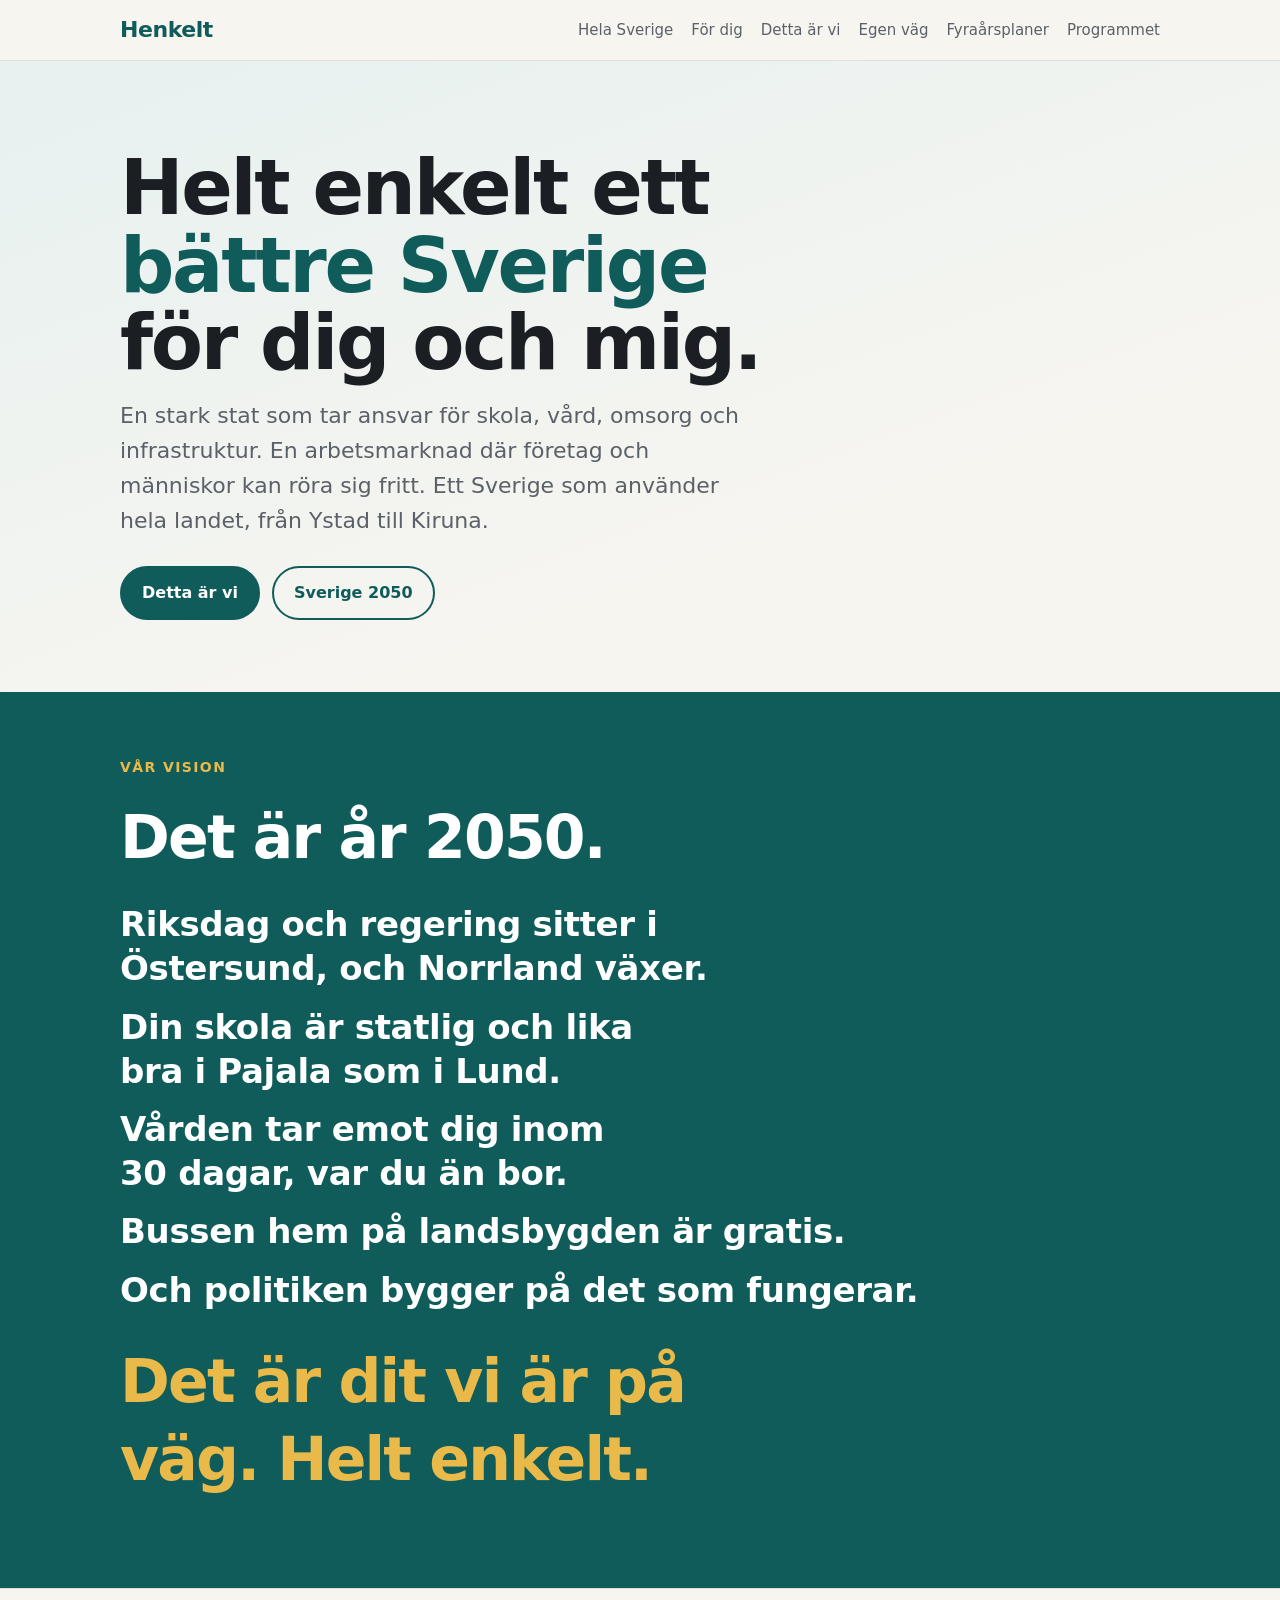
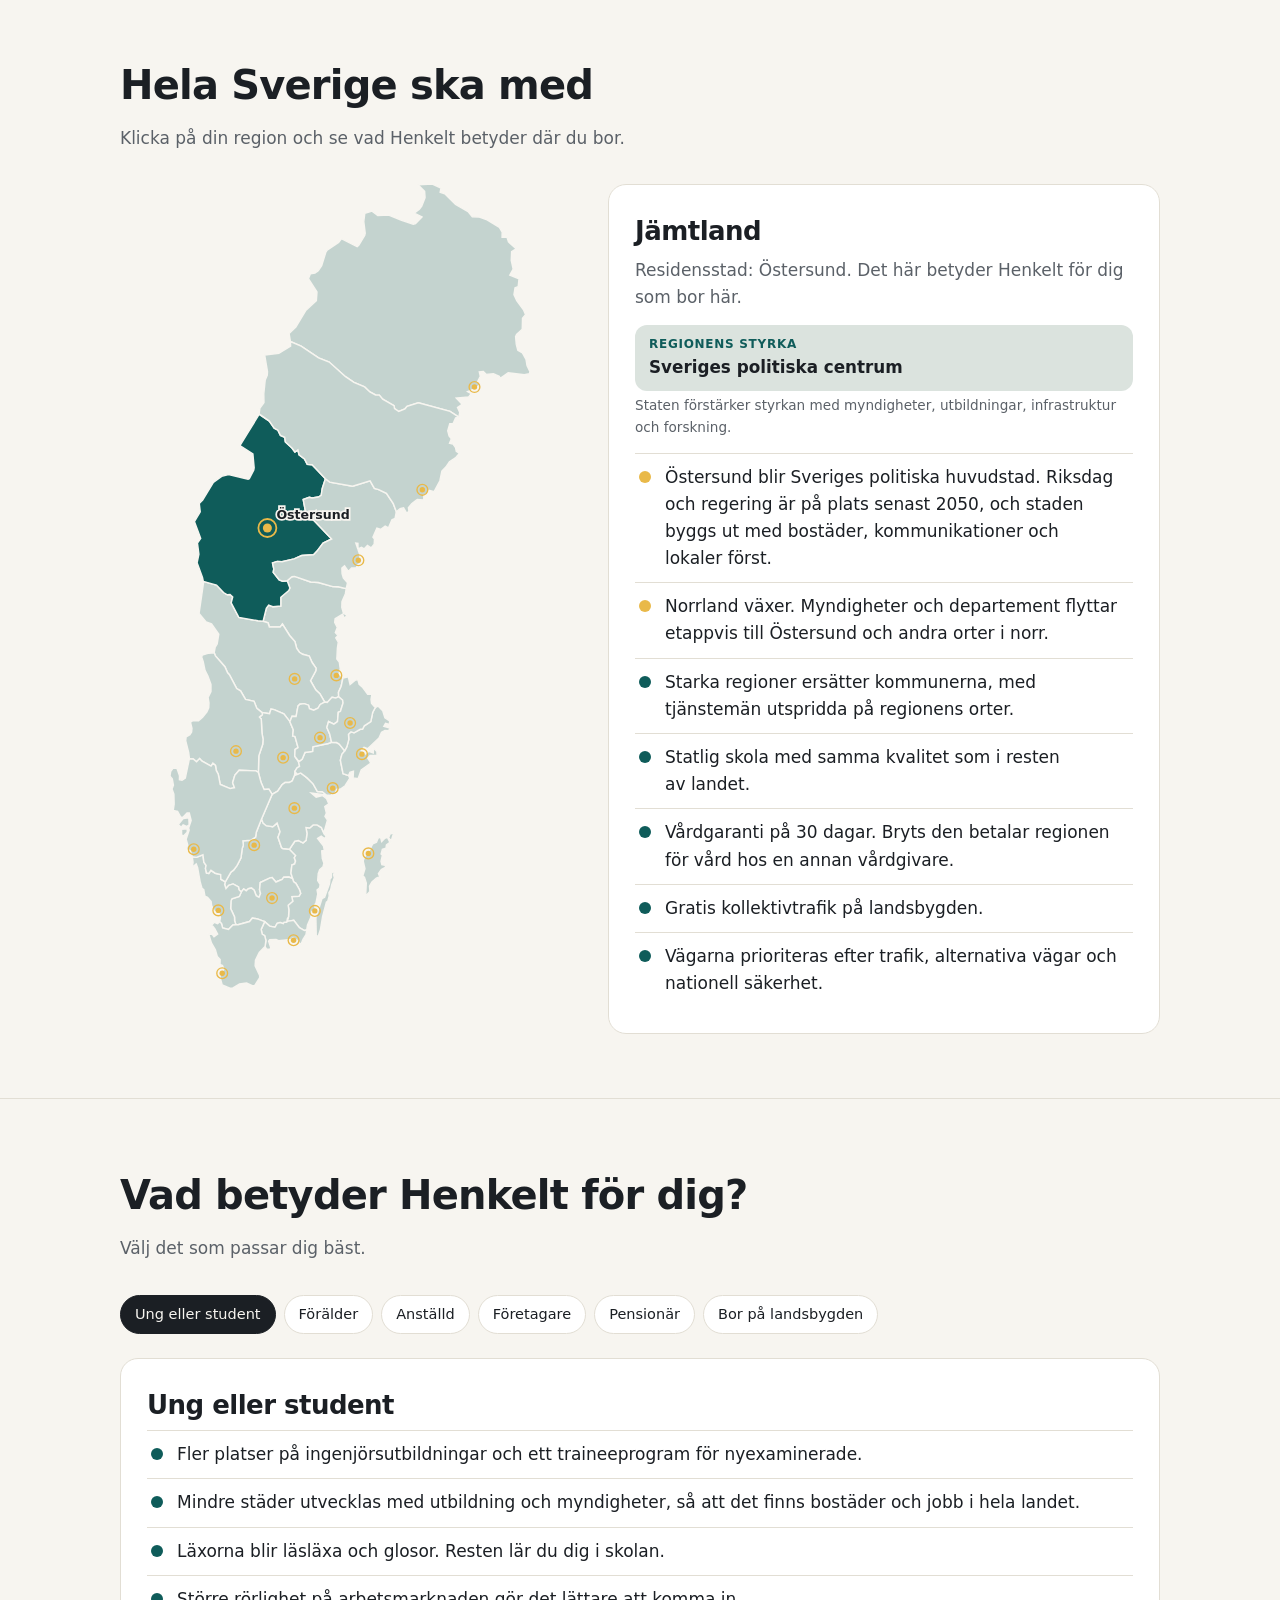
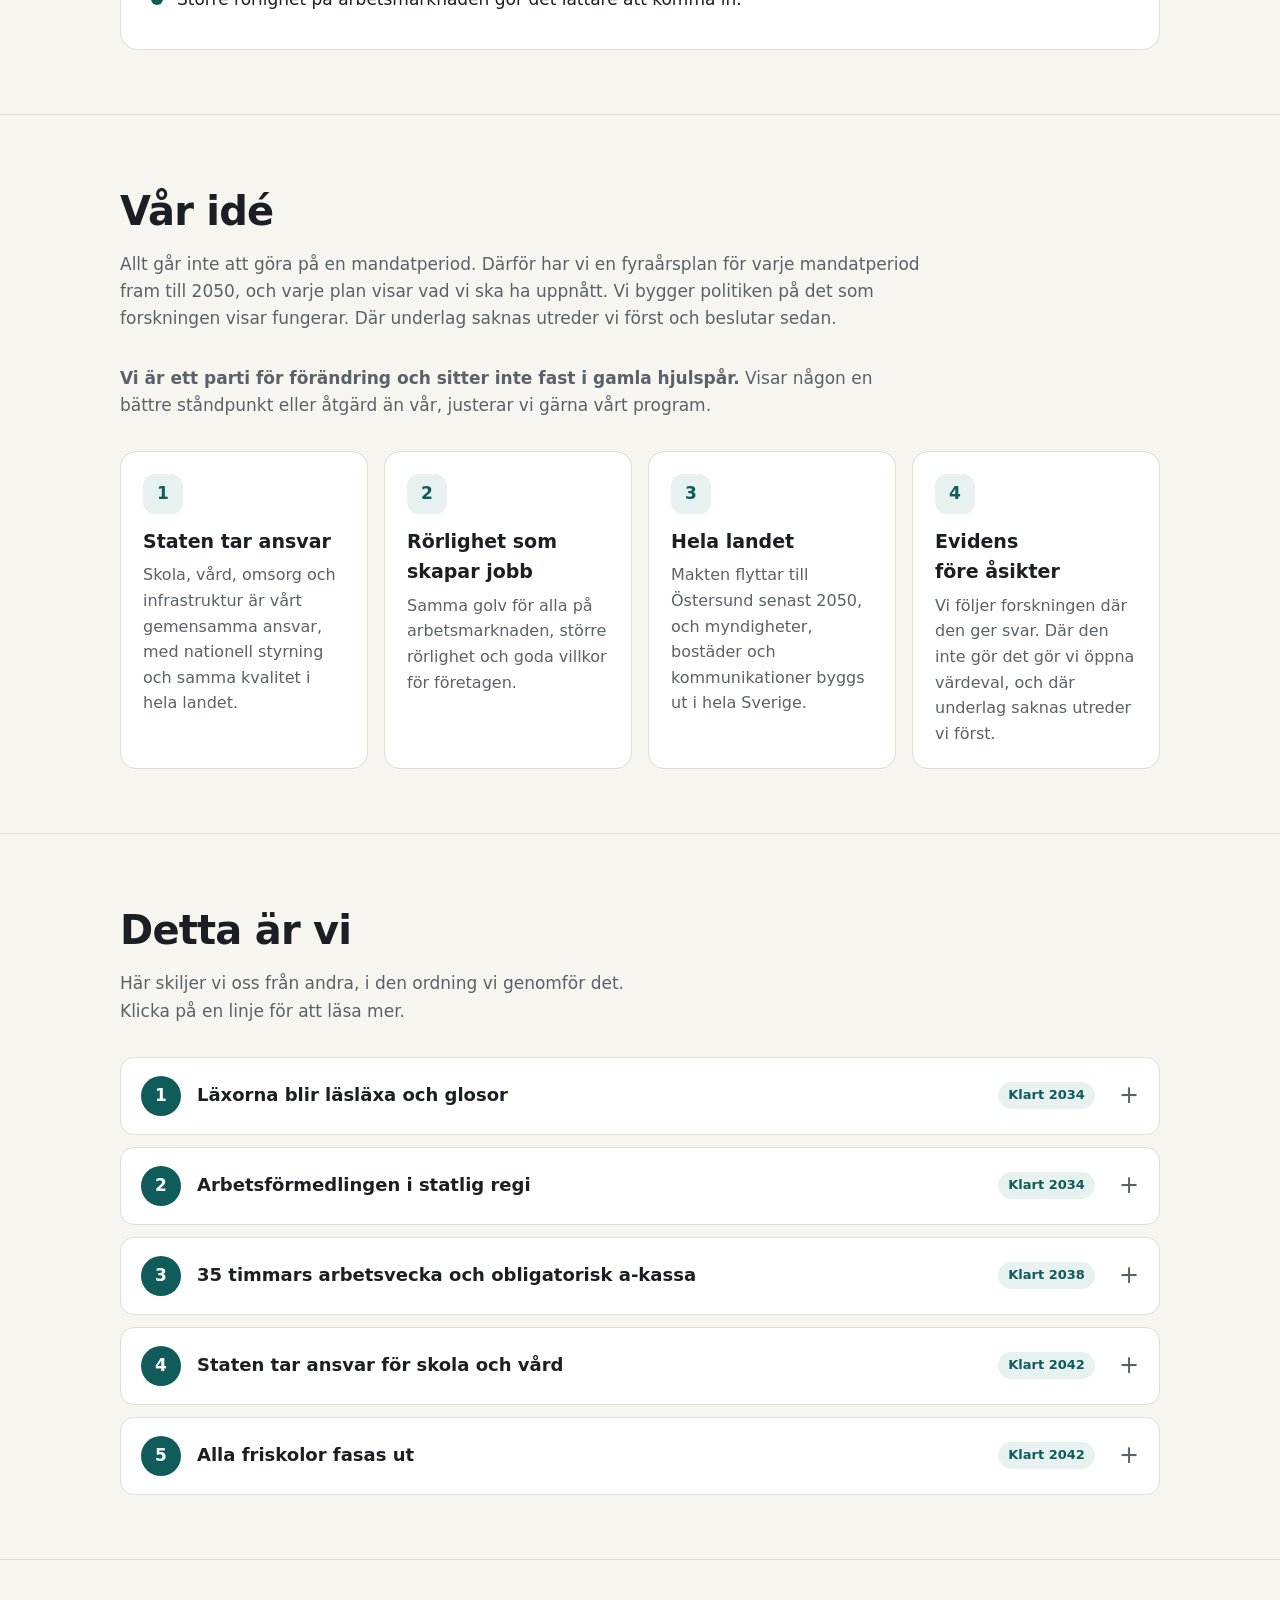
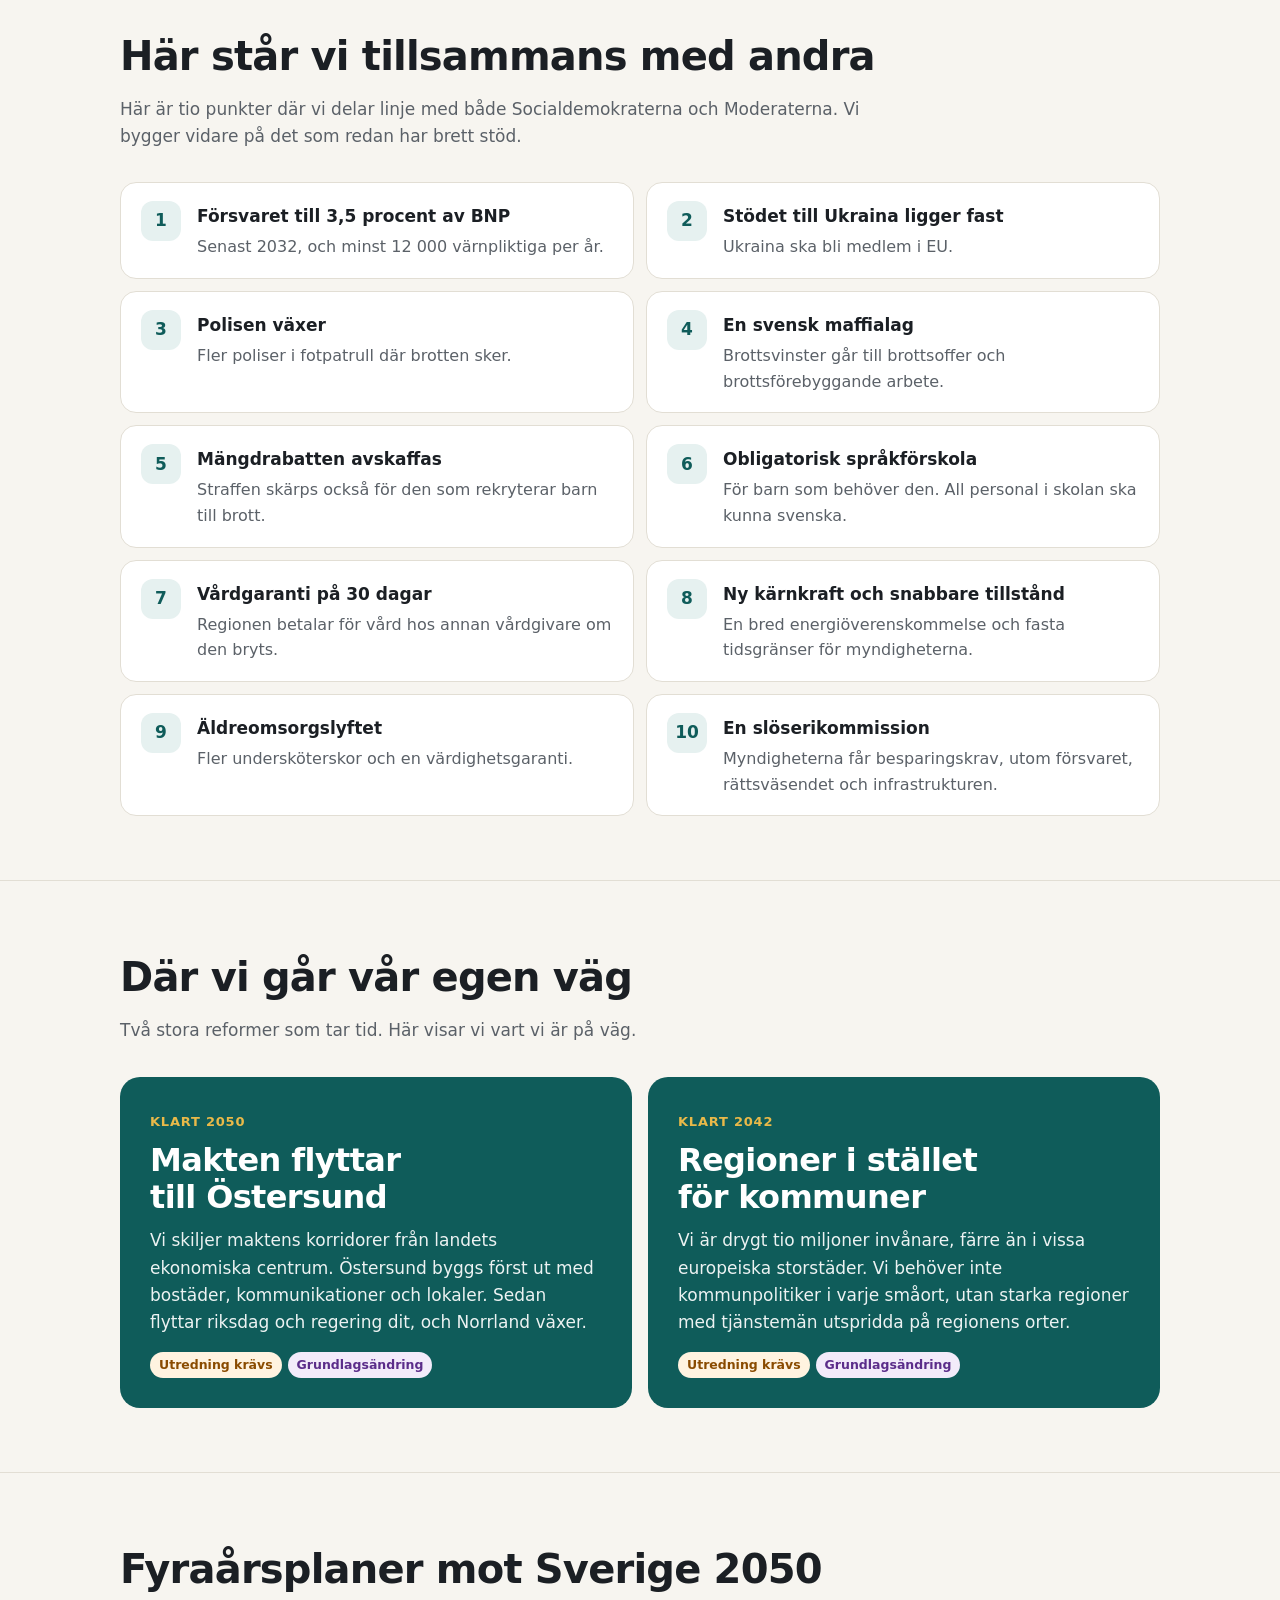
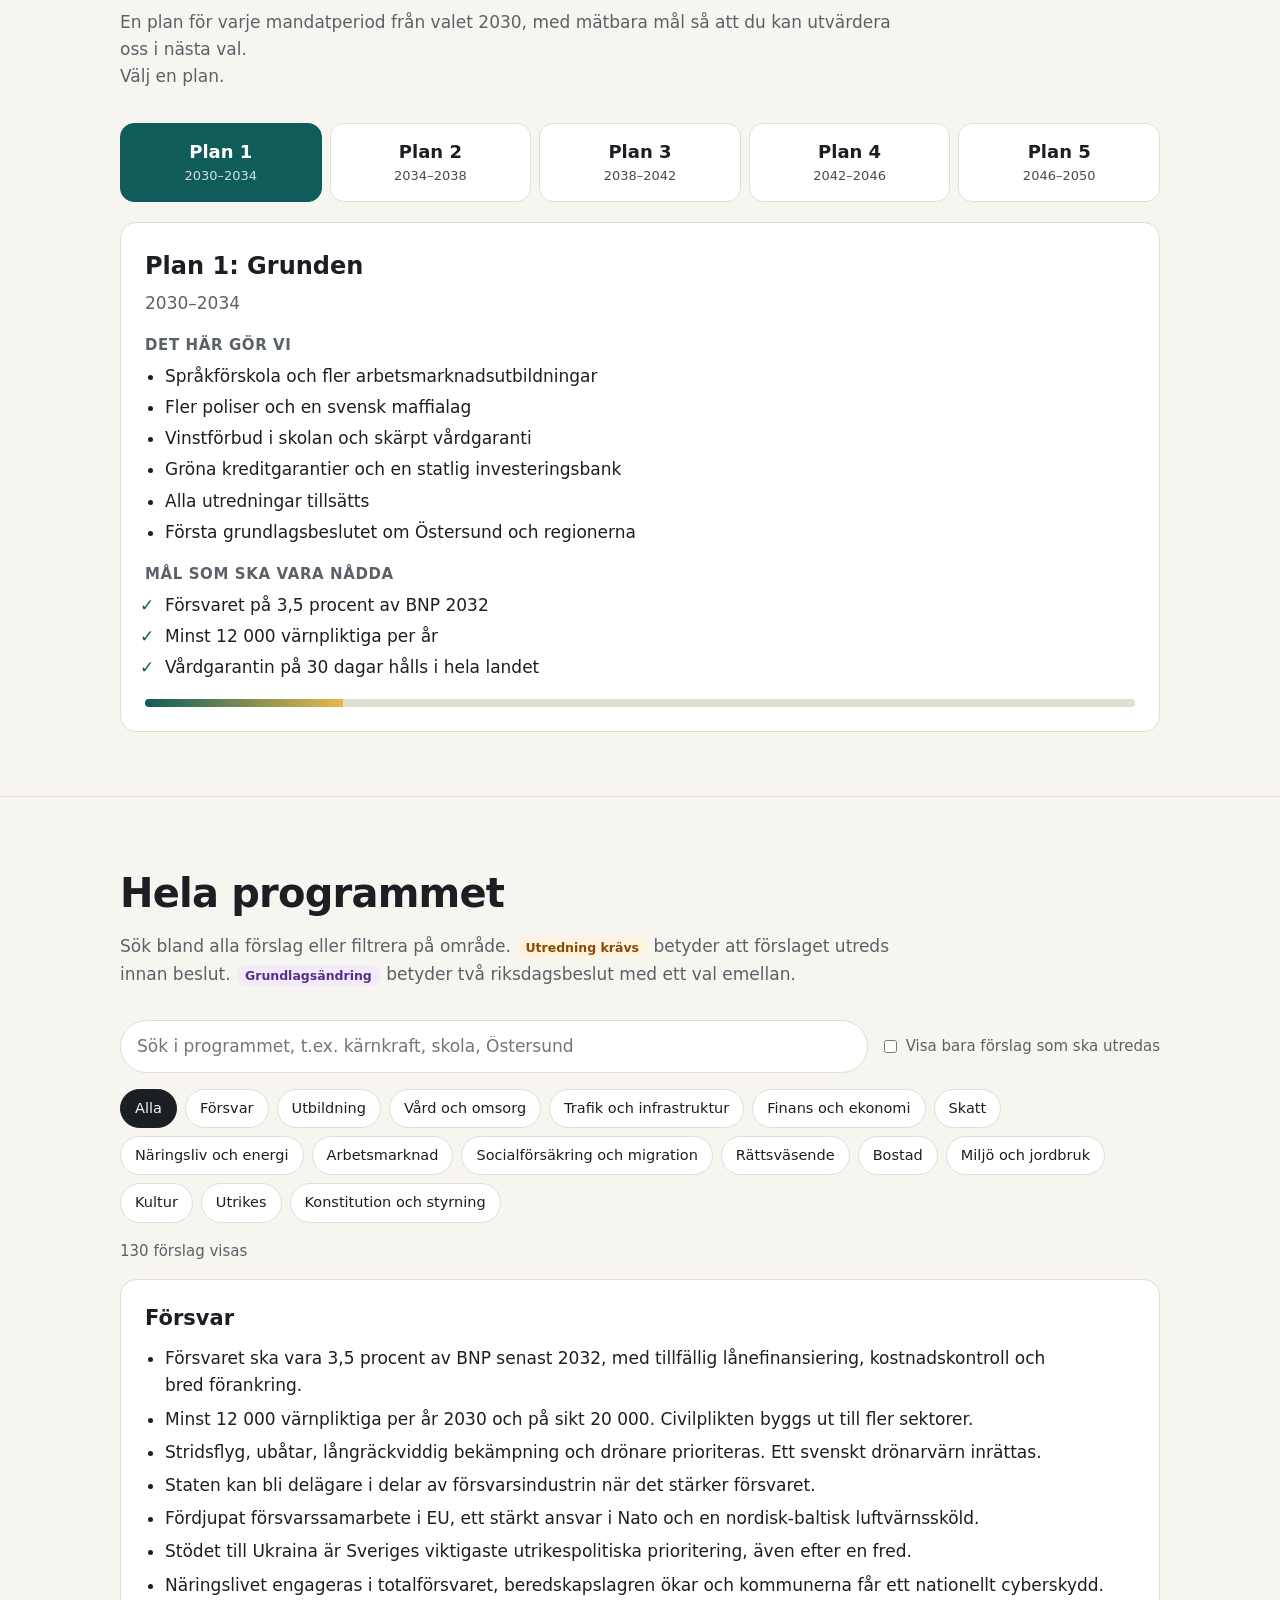
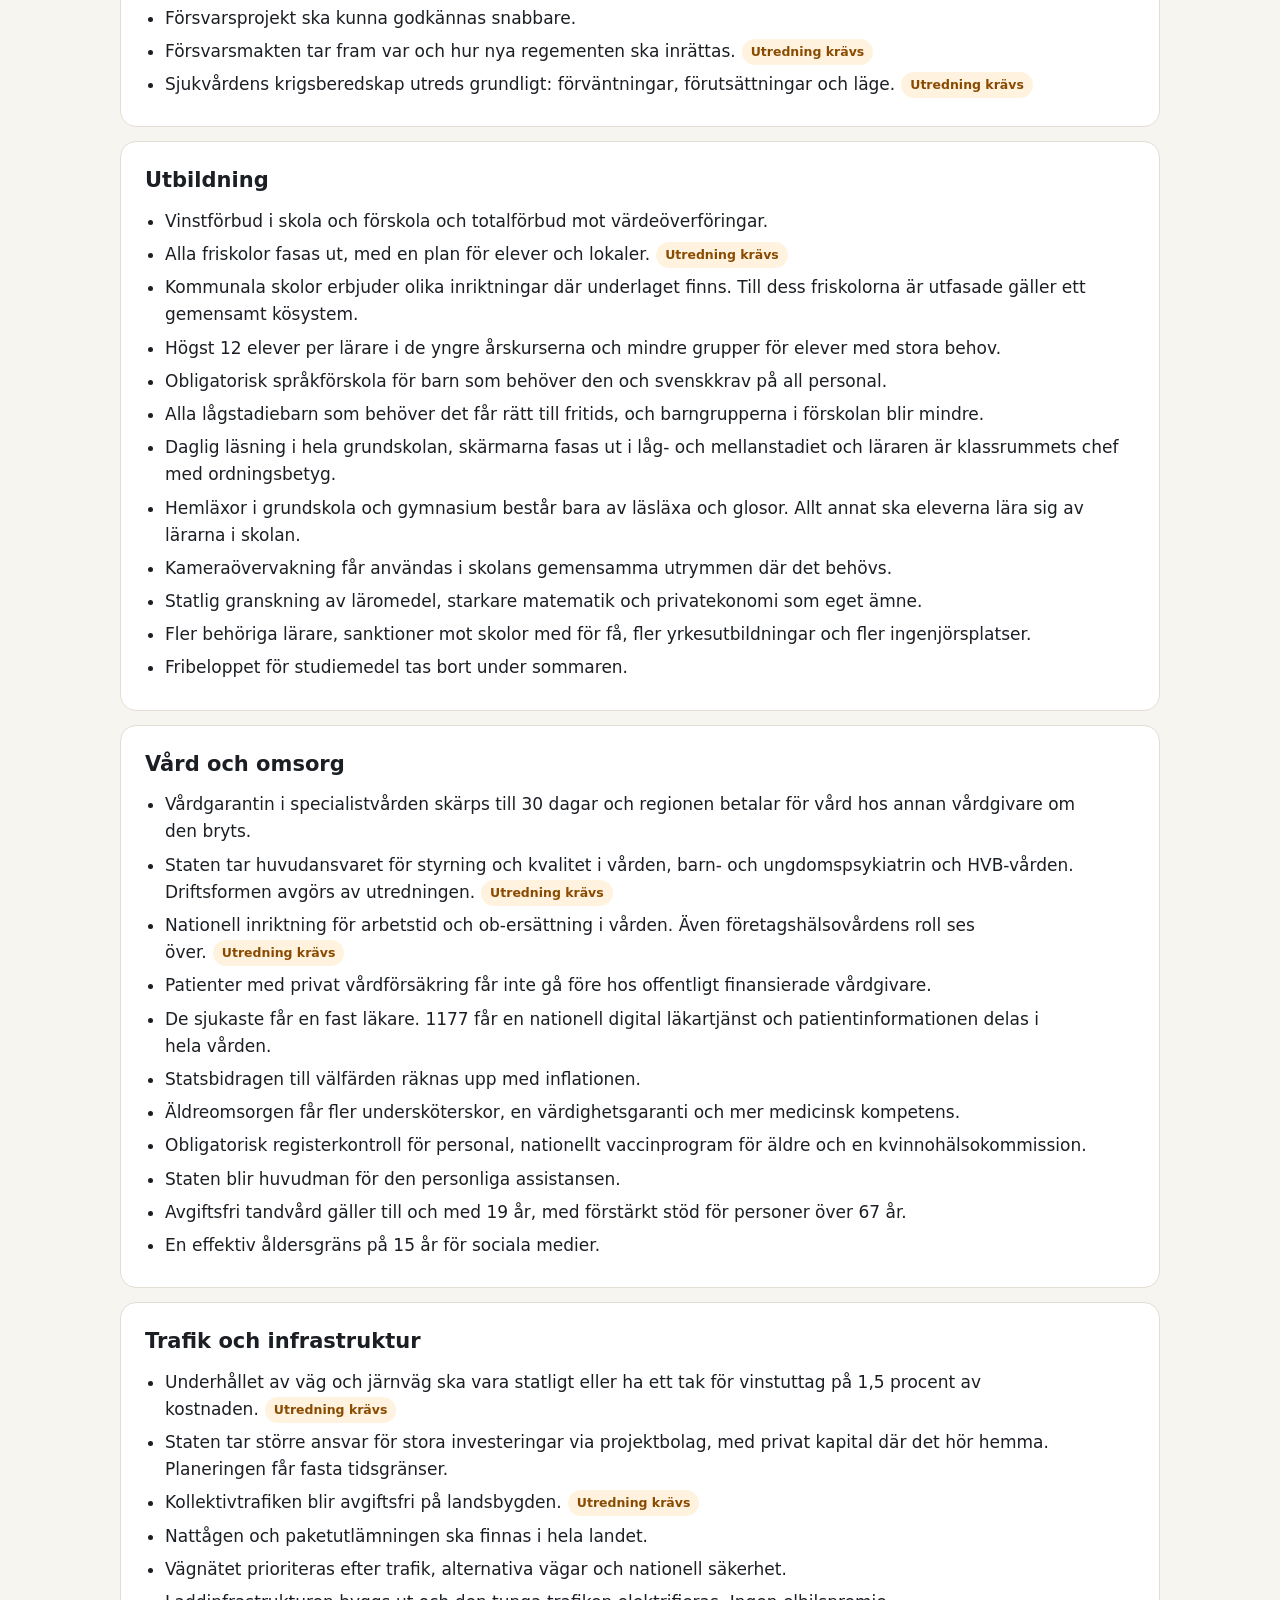
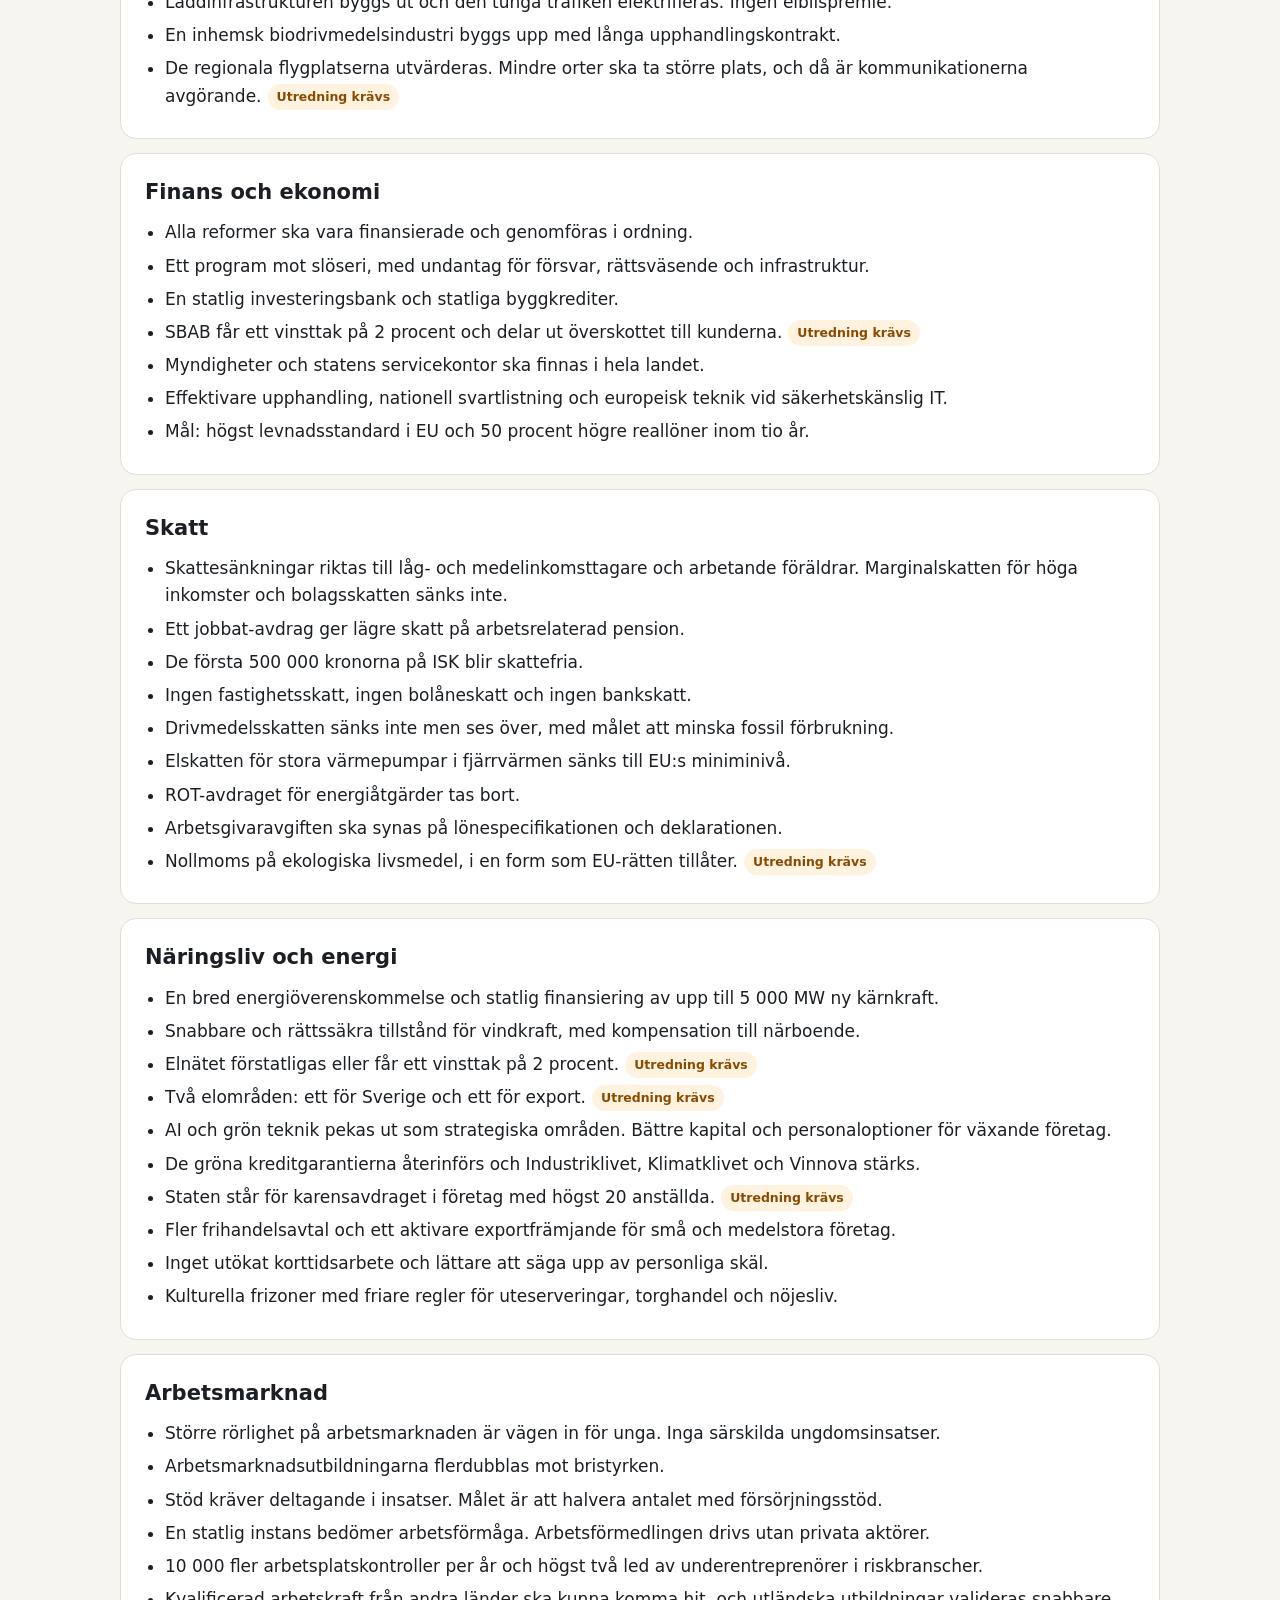
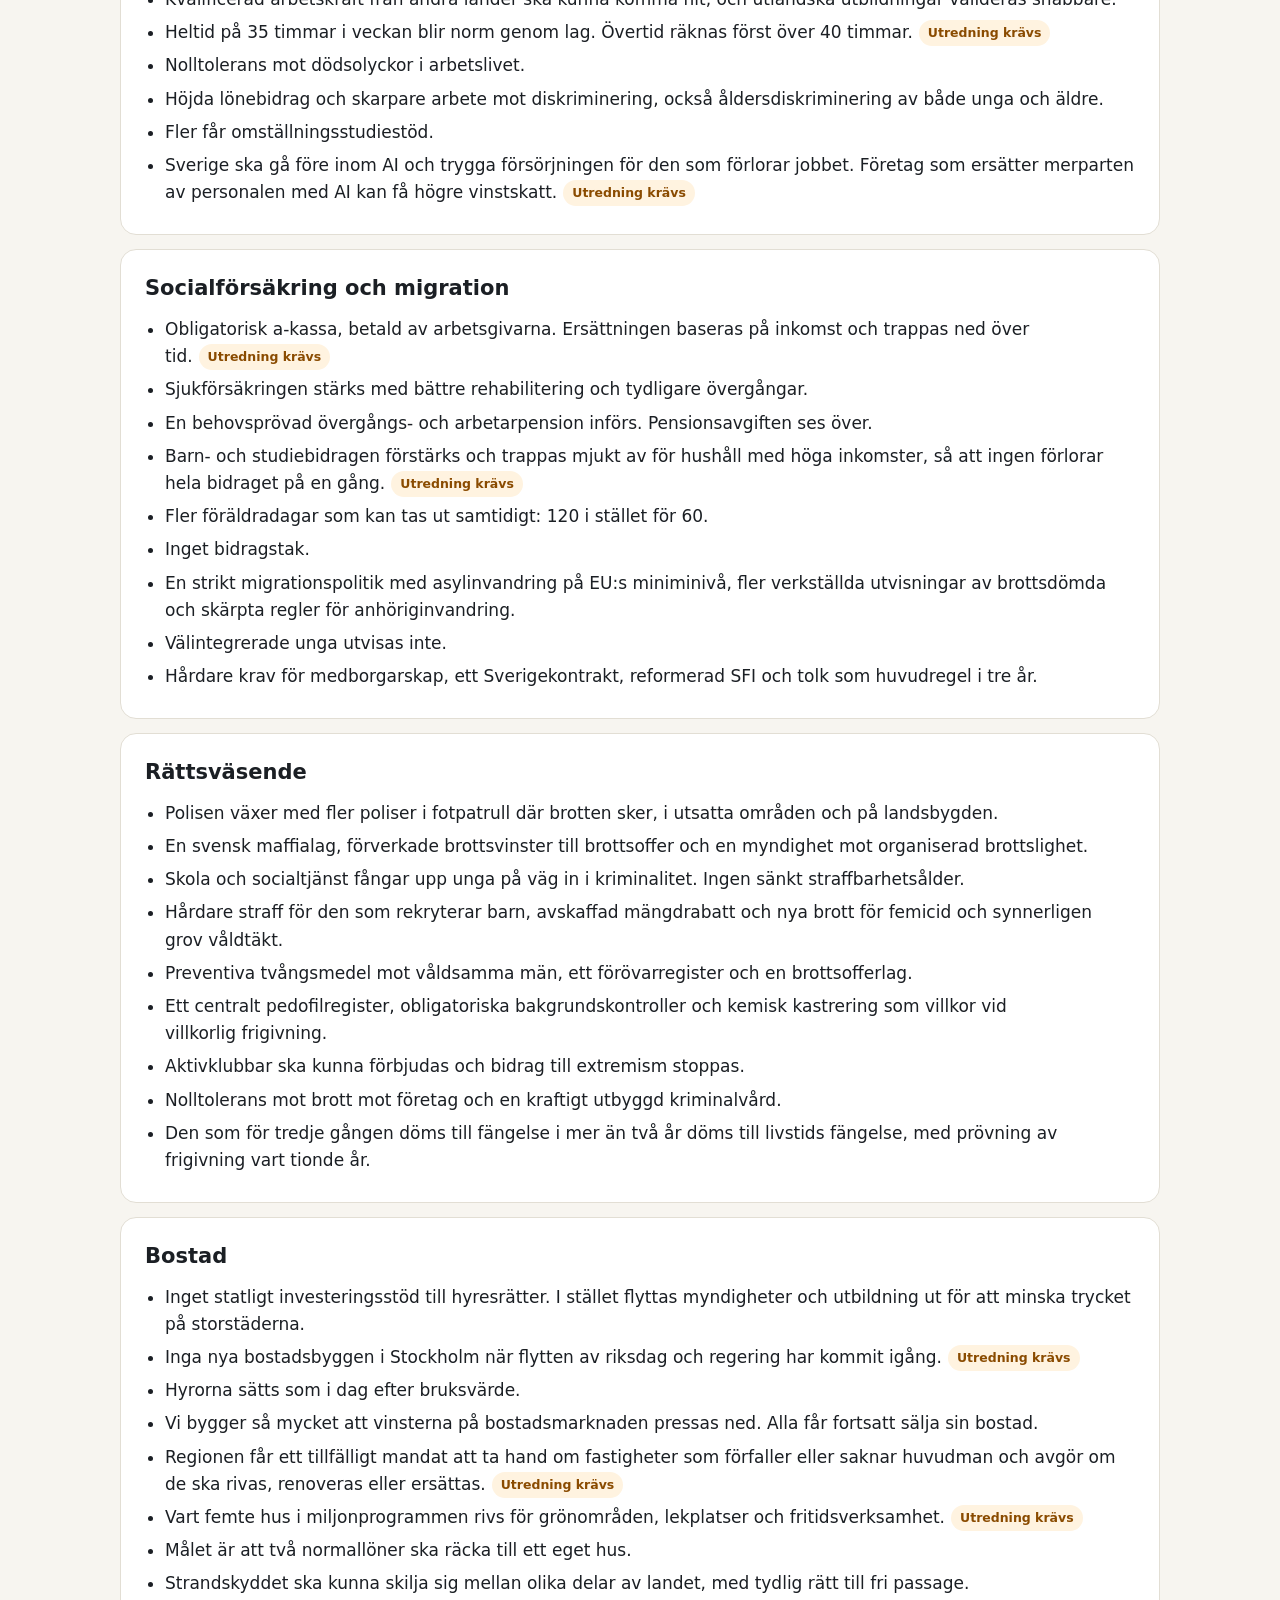
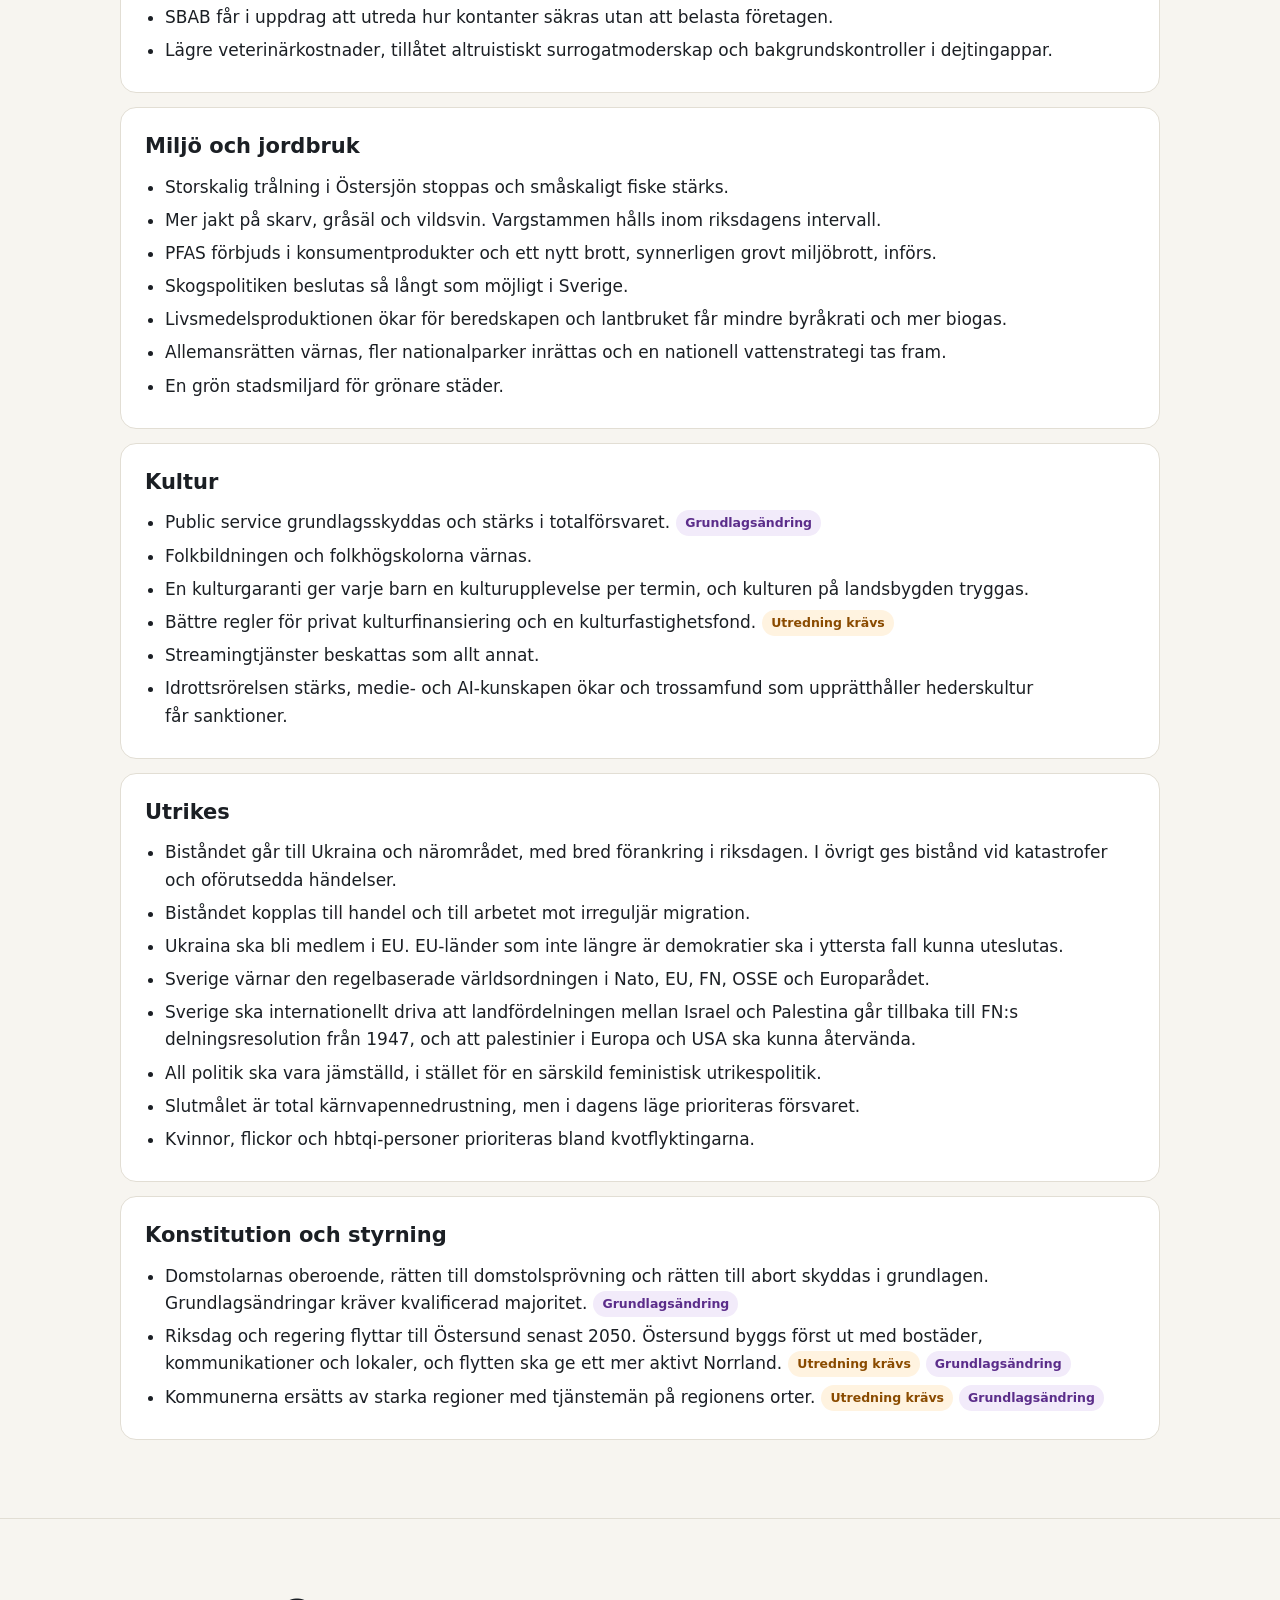
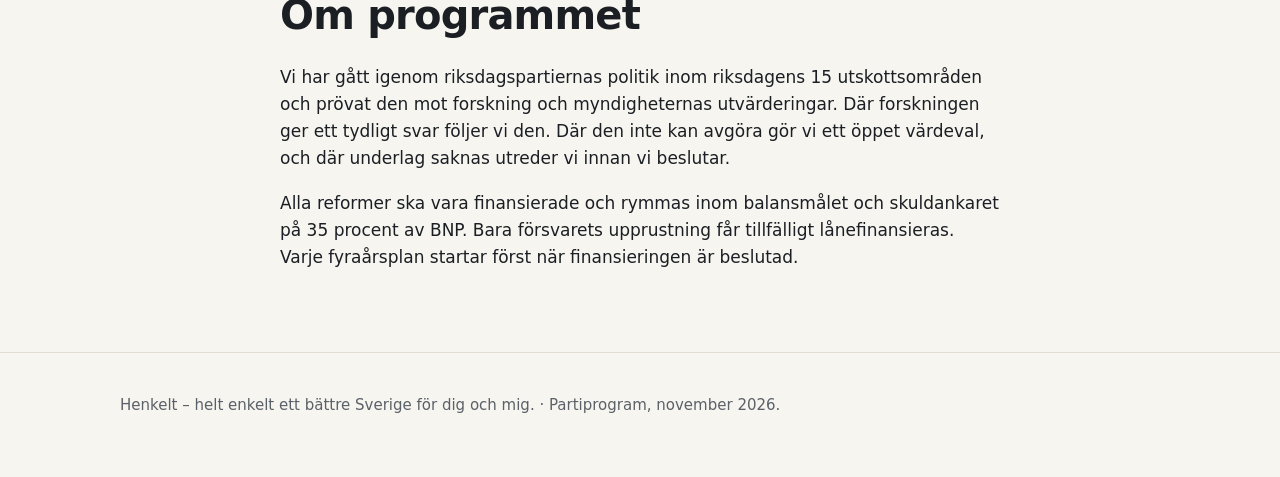
==== commit 8dc56248: "Add files via upload" ====
--- a/index.html
+++ b/index.html
@@ -122,6 +122,9 @@
 .personabox{position:static;margin-top:8px}
 .regionbox h3,.personabox h3{margin:0 0 4px;font-size:26px;letter-spacing:-.02em}
 .regionbox .lbl{color:var(--muted);margin:0 0 14px}
+.regionbox .str{margin:0 0 4px;padding:10px 14px;border-radius:12px;background:color-mix(in srgb,var(--brand) 12%,var(--bg));font-weight:700;font-size:1.05rem}
+.regionbox .str span{display:block;font-size:.75rem;font-weight:600;text-transform:uppercase;letter-spacing:.06em;color:var(--brand)}
+.regionbox .strnote{color:var(--muted);font-size:.85rem;margin:0 0 14px}
 .regionbox ul,.personabox ul{margin:0;padding:0;list-style:none}
 .regionbox li,.personabox li{padding:10px 0 10px 30px;border-top:1px solid var(--line);position:relative}
 .regionbox li::before,.personabox li::before{content:"";position:absolute;left:4px;top:17px;width:12px;height:12px;border-radius:50%;background:var(--brand)}
@@ -456,6 +459,28 @@
 const NORR=["Norrbotten","Västerbotten","Västernorrland","Jämtland","Gävleborg"];
 const COMMON=["Starka regioner ersätter kommunerna, med tjänstemän utspridda på regionens orter.","Statlig skola med samma kvalitet som i resten av landet.","Vårdgaranti på 30 dagar. Bryts den betalar regionen för vård hos en annan vårdgivare.","Gratis kollektivtrafik på landsbygden.","Vägarna prioriteras efter trafik, alternativa vägar och nationell säkerhet."];
 const CAPS={"Stockholm": "Stockholm", "Uppsala": "Uppsala", "Södermanland": "Nyköping", "Östergötland": "Linköping", "Jönköping": "Jönköping", "Kronoberg": "Växjö", "Kalmar": "Kalmar", "Gotland": "Visby", "Blekinge": "Karlskrona", "Skåne": "Malmö", "Halland": "Halmstad", "Västra Götaland": "Göteborg", "Värmland": "Karlstad", "Örebro": "Örebro", "Västmanland": "Västerås", "Dalarna": "Falun", "Gävleborg": "Gävle", "Västernorrland": "Härnösand", "Västerbotten": "Umeå", "Norrbotten": "Luleå", "Jämtland": "Östersund"};
+const STRENGTH={
+"Stockholm":"Sveriges finansiella centrum",
+"Uppsala":"Life science och forskning",
+"Södermanland":"Fossilfritt stål",
+"Östergötland":"Försvars- och flygindustri",
+"Jönköping":"Logistik och e-handel",
+"Kronoberg":"Trä, möbler och design",
+"Kalmar":"Kärnkraft och kunskap om slutförvar",
+"Gotland":"Försvaret i Östersjön och besöksnäring",
+"Blekinge":"Marin försvarsindustri",
+"Skåne":"Forskning i världsklass",
+"Halland":"Energi",
+"Västra Götaland":"Logistik och hamn",
+"Värmland":"Skog och papper",
+"Örebro":"Gods och transporter",
+"Västmanland":"Elektrifiering",
+"Dalarna":"Transporter och stål",
+"Gävleborg":"Stål och verktyg",
+"Västernorrland":"Skogsindustri och statlig service",
+"Jämtland":"Sveriges politiska centrum",
+"Västerbotten":"Metaller och återvinning",
+"Norrbotten":"Rymd och grönt stål"};
 const LOCAL={
 "Norrbotten":"Norrbotniabanan byggs hela vägen till Luleå, och dubbelspåret Luleå–Boden kommer tillbaka i planen.",
 "Västerbotten":"Norrbotniabanan mellan Umeå och Skellefteå ska vara klar 2032, som planerat.",
@@ -482,7 +507,7 @@
 document.querySelectorAll(".sverige .rg").forEach(el=>{
  const go=()=>{document.querySelectorAll(".sverige .rg.on").forEach(x=>x.classList.remove("on"));el.classList.add("on");
   const n=el.dataset.n,info=regionInfo(n);
-  box.innerHTML=`<h3>${esc(n)}</h3><p class="lbl">${CAPS[n]?"Residensstad: "+esc(CAPS[n])+". ":""}Det här betyder Henkelt för dig som bor här.</p><ul>${info.sp.map(x=>`<li class="star">${esc(x)}</li>`).join("")}${info.common.map(x=>`<li>${esc(x)}</li>`).join("")}</ul>`;};
+  box.innerHTML=`<h3>${esc(n)}</h3><p class="lbl">${CAPS[n]?"Residensstad: "+esc(CAPS[n])+". ":""}Det här betyder Henkelt för dig som bor här.</p>${STRENGTH[n]?`<p class="str"><span>Regionens styrka</span>${esc(STRENGTH[n])}</p><p class="strnote">Staten förstärker styrkan med myndigheter, utbildningar, infrastruktur och forskning.</p>`:""}<ul>${info.sp.map(x=>`<li class="star">${esc(x)}</li>`).join("")}${info.common.map(x=>`<li>${esc(x)}</li>`).join("")}</ul>`;};
  el.addEventListener("click",()=>{go();if(innerWidth<820)box.scrollIntoView({behavior:"smooth",block:"start"})});if(el.dataset.n==="Jämtland")setTimeout(go,0);el.addEventListener("keydown",e=>{if(e.key==="Enter"||e.key===" "){e.preventDefault();go()}});
 });
 // Personer
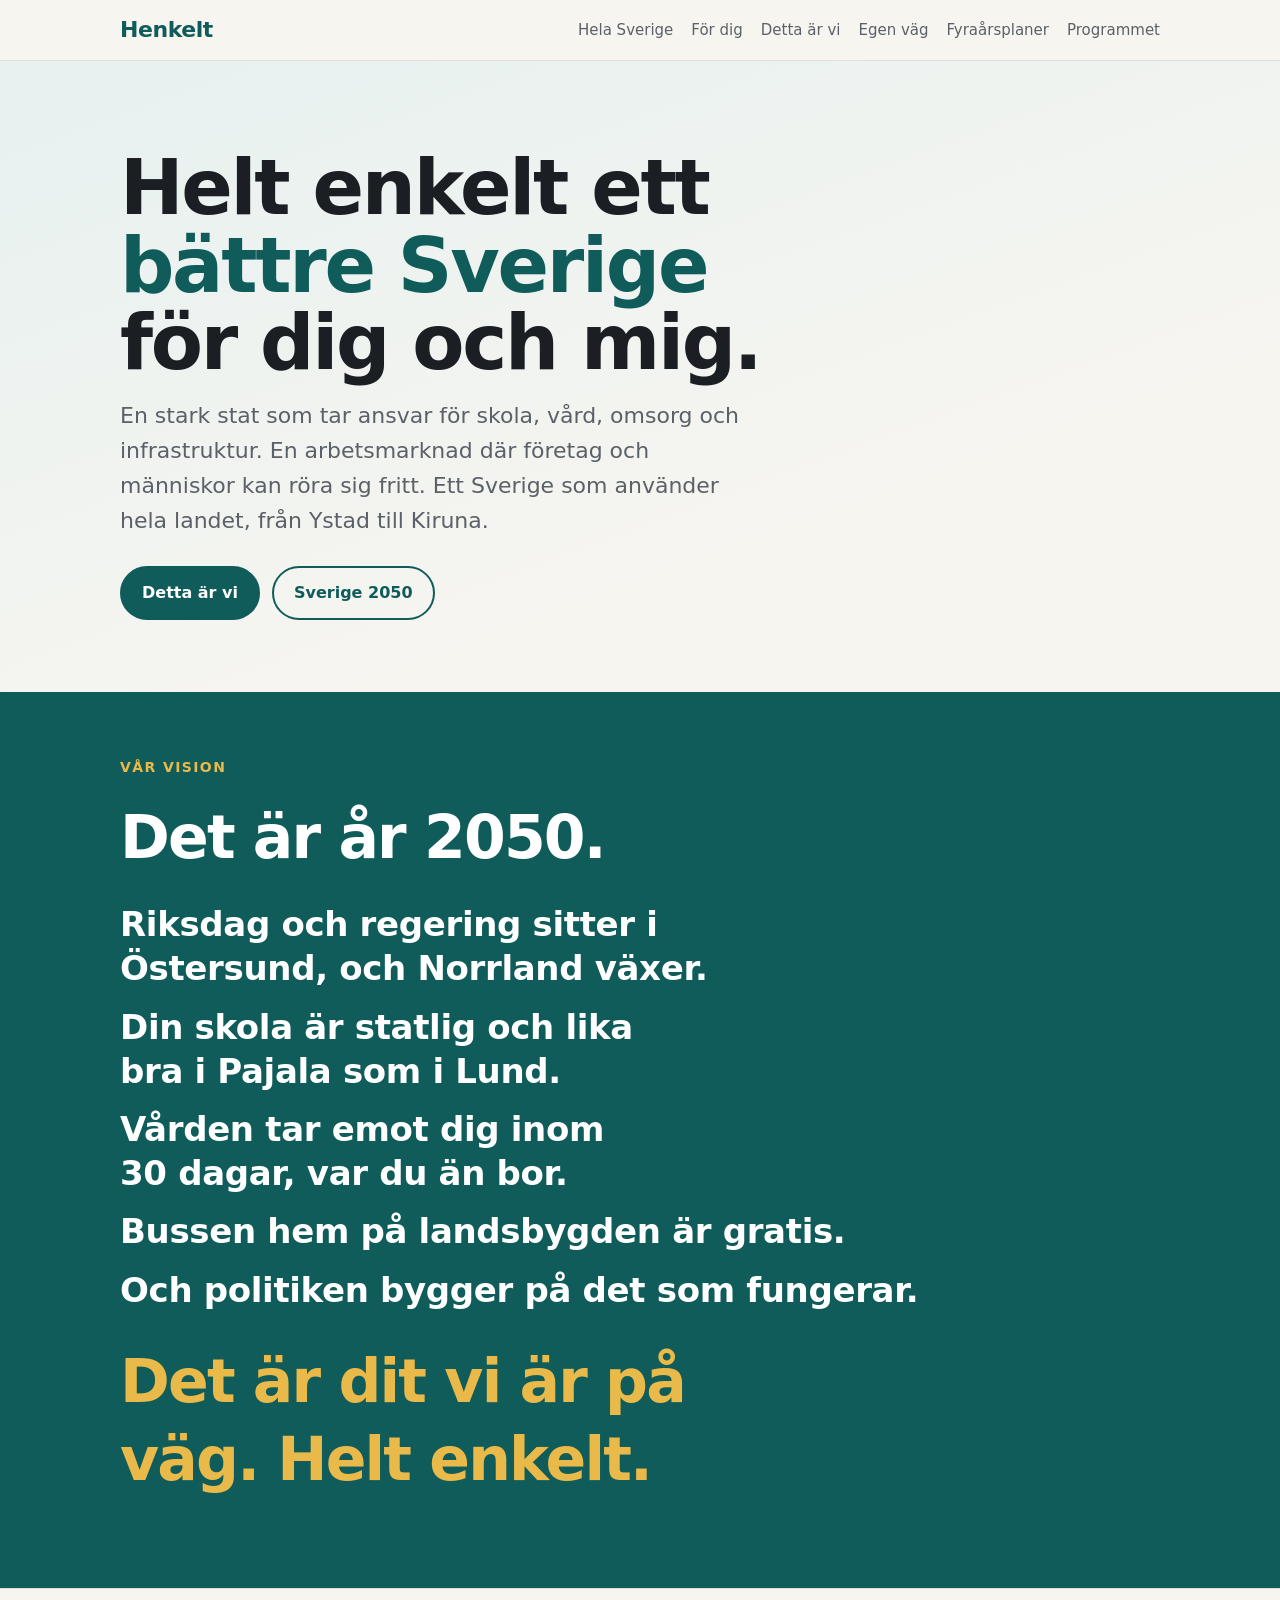
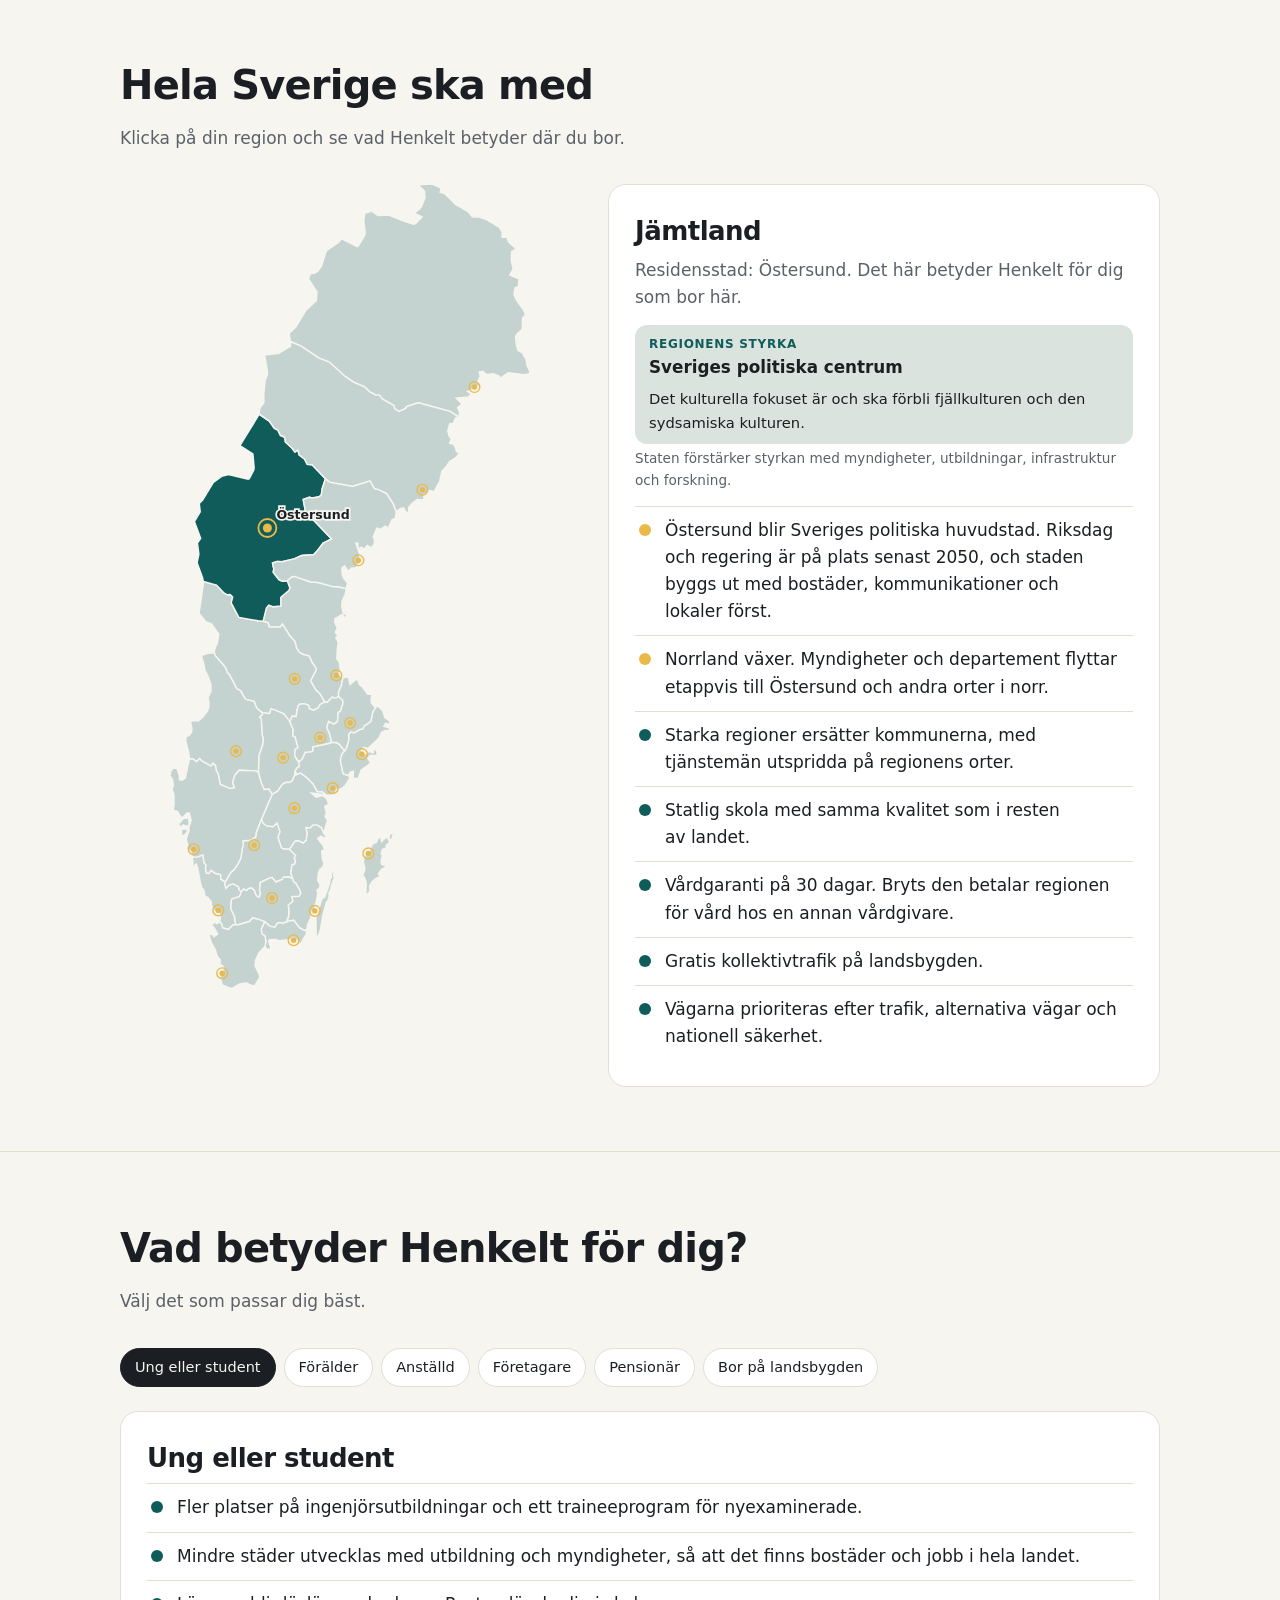
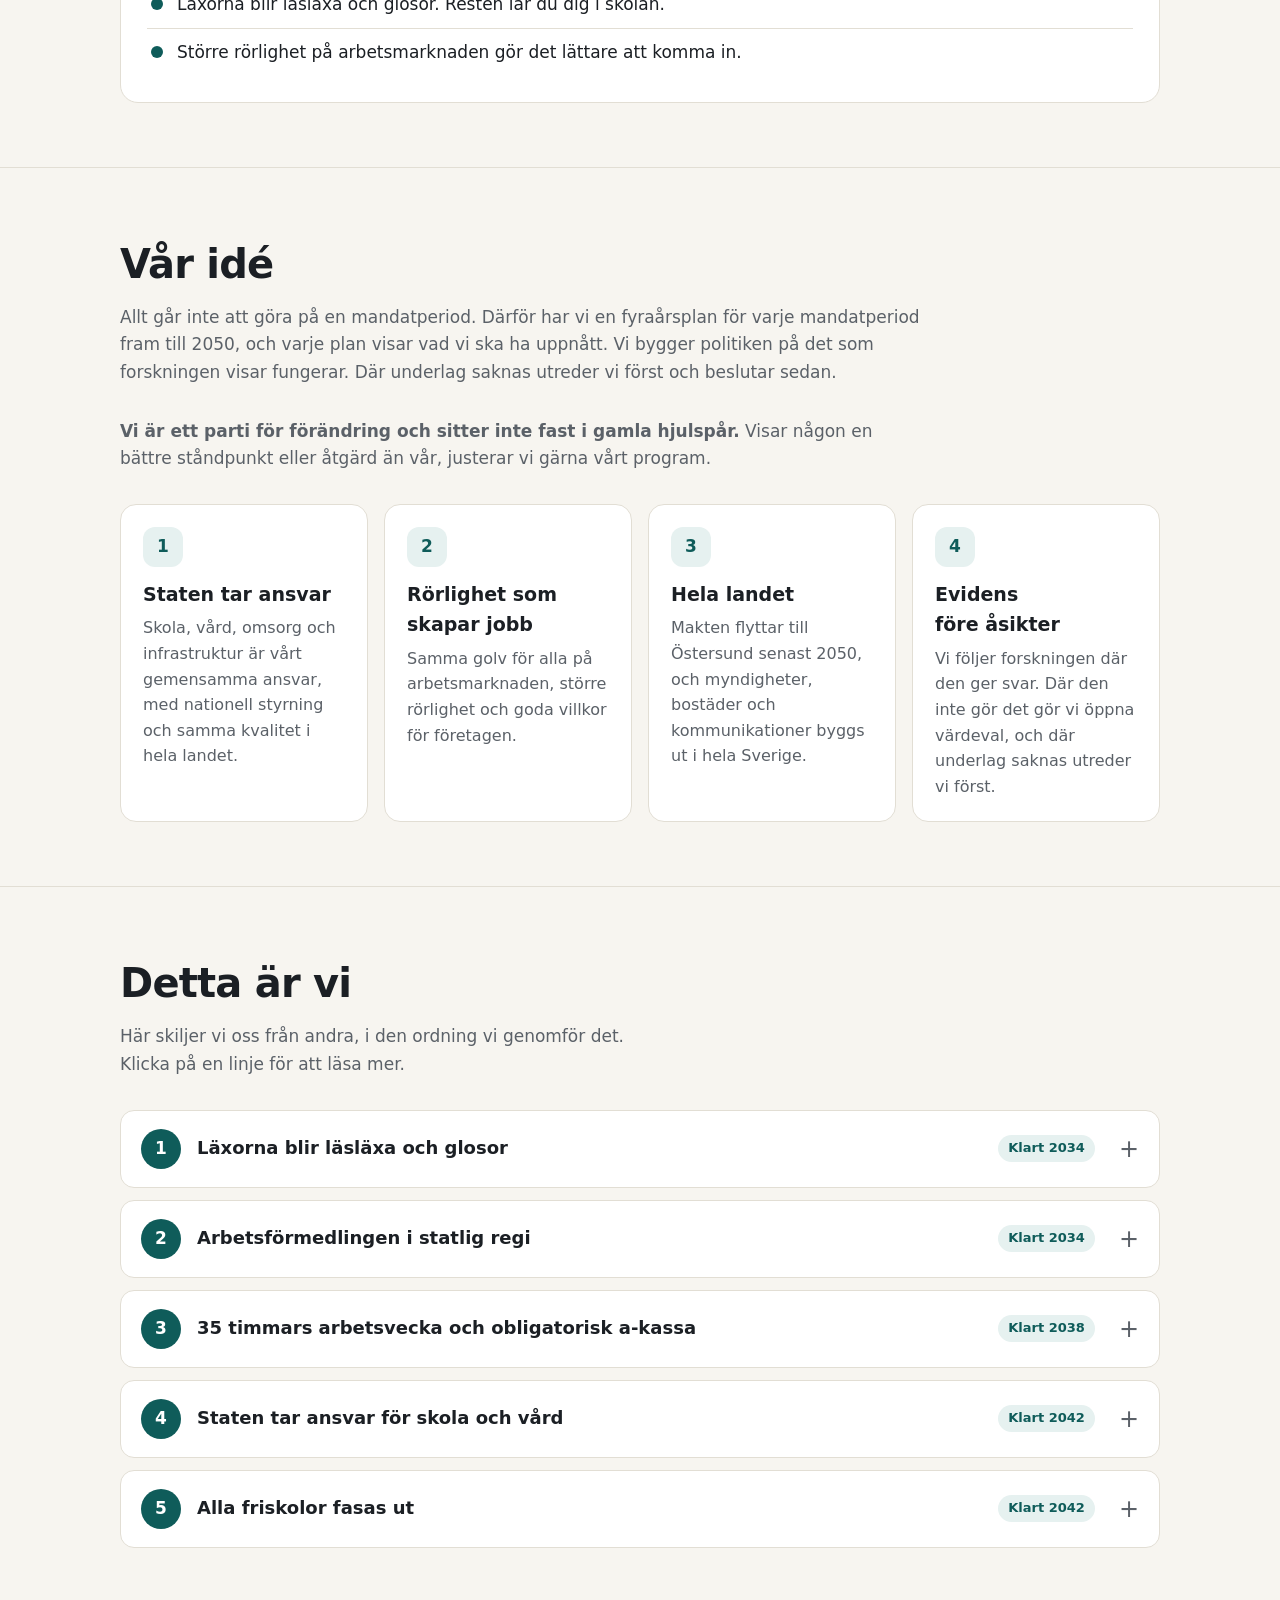
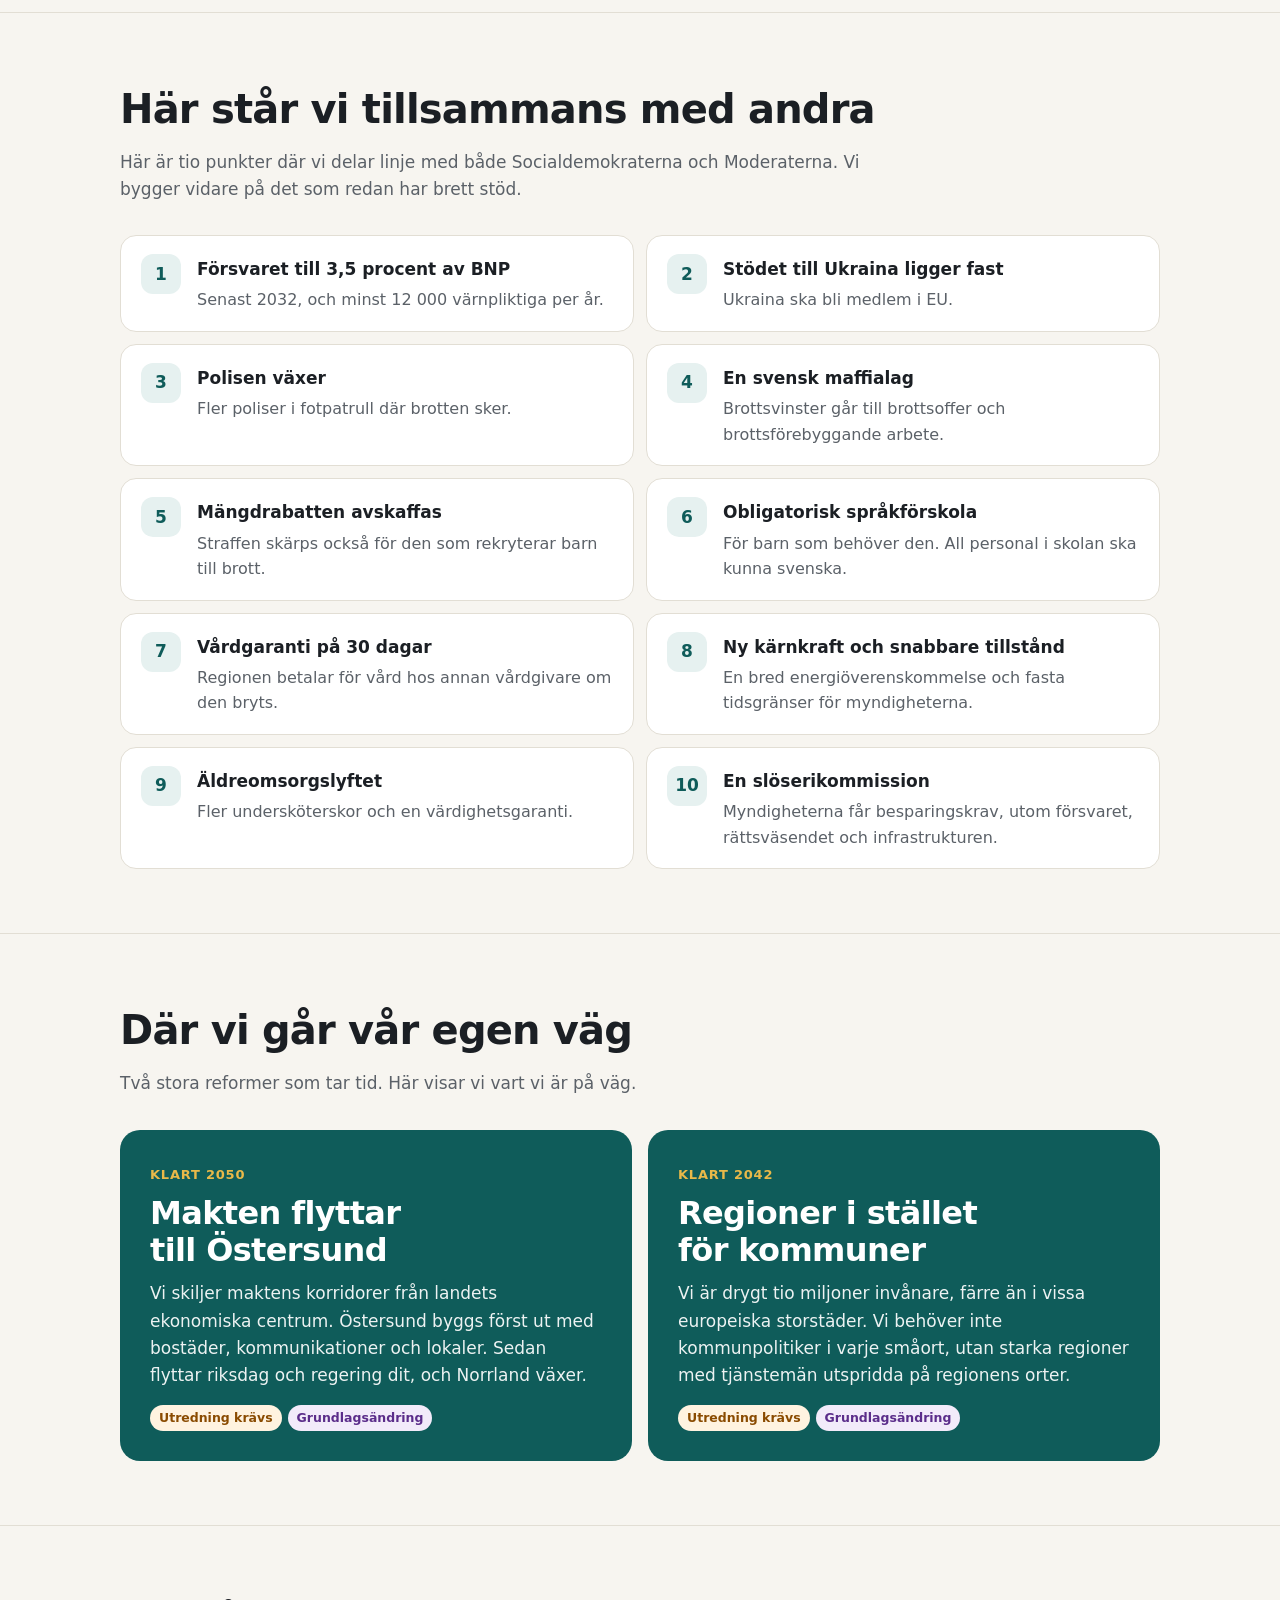
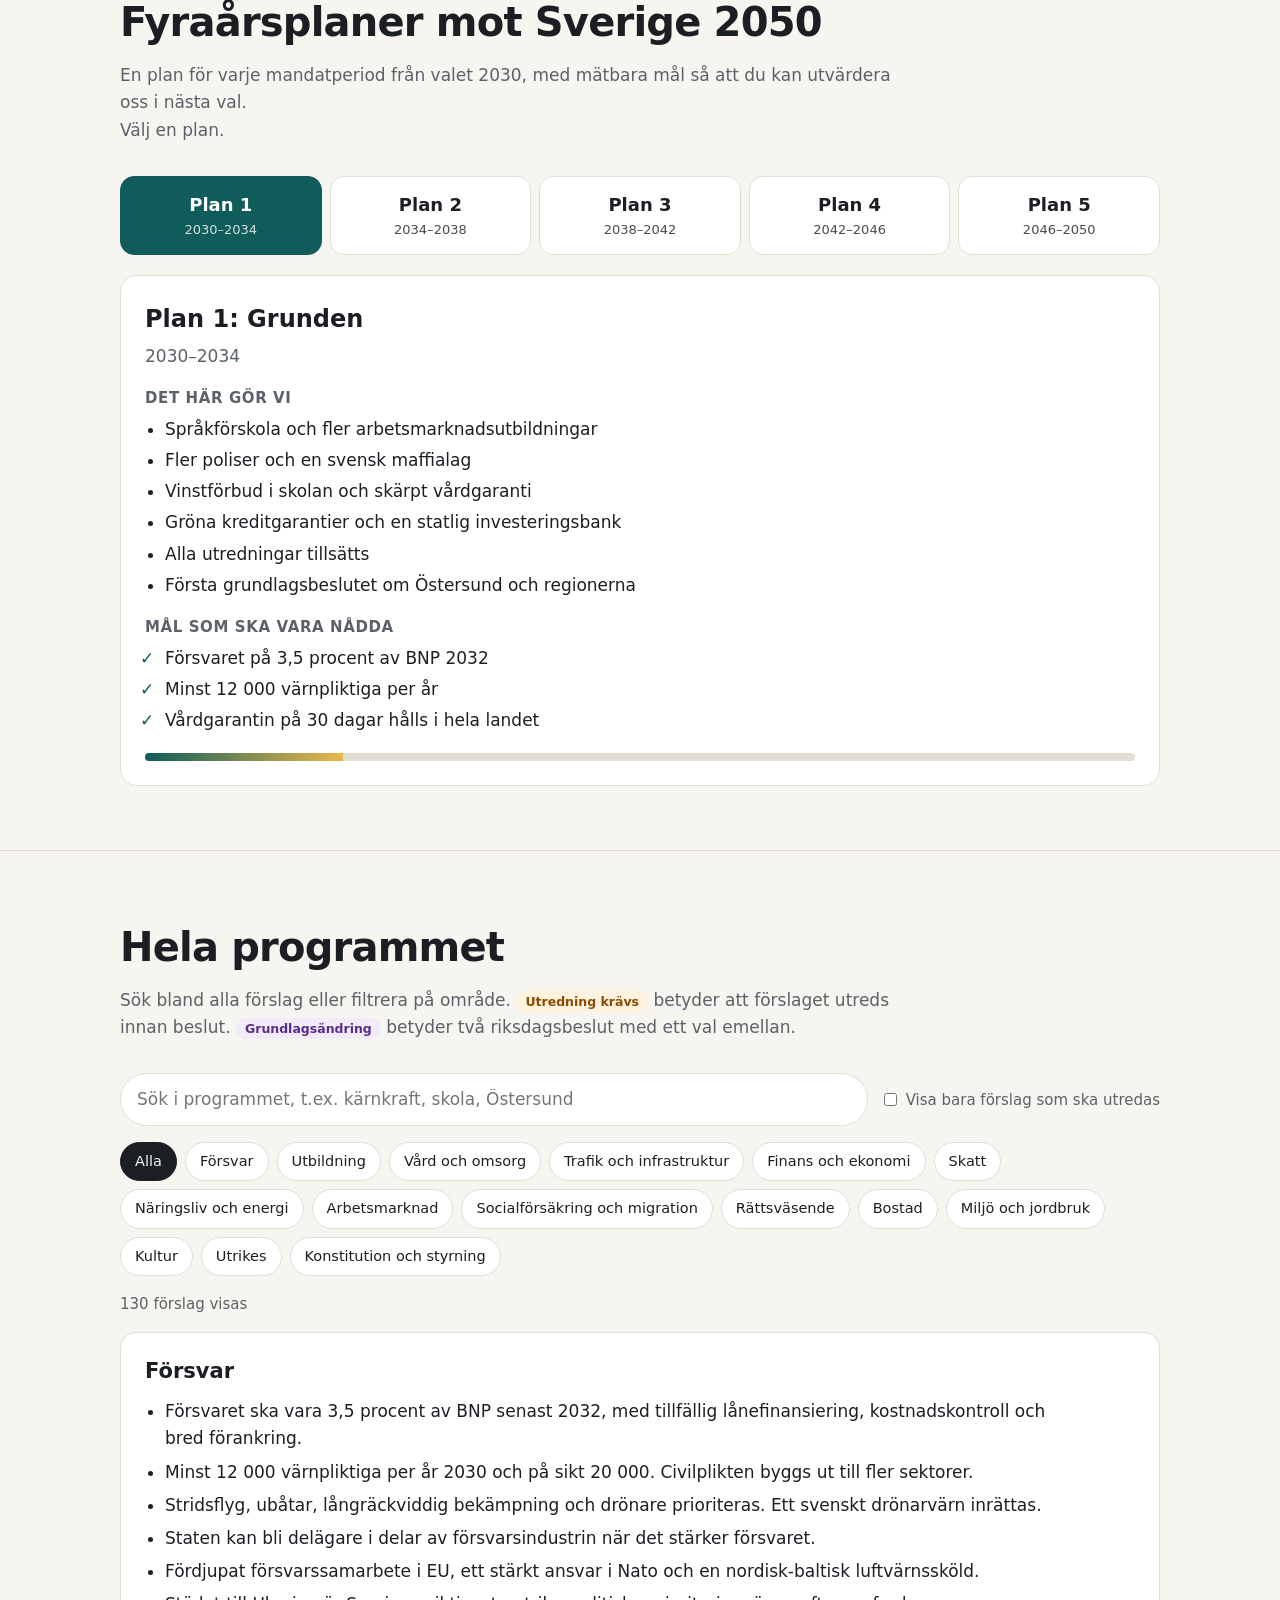
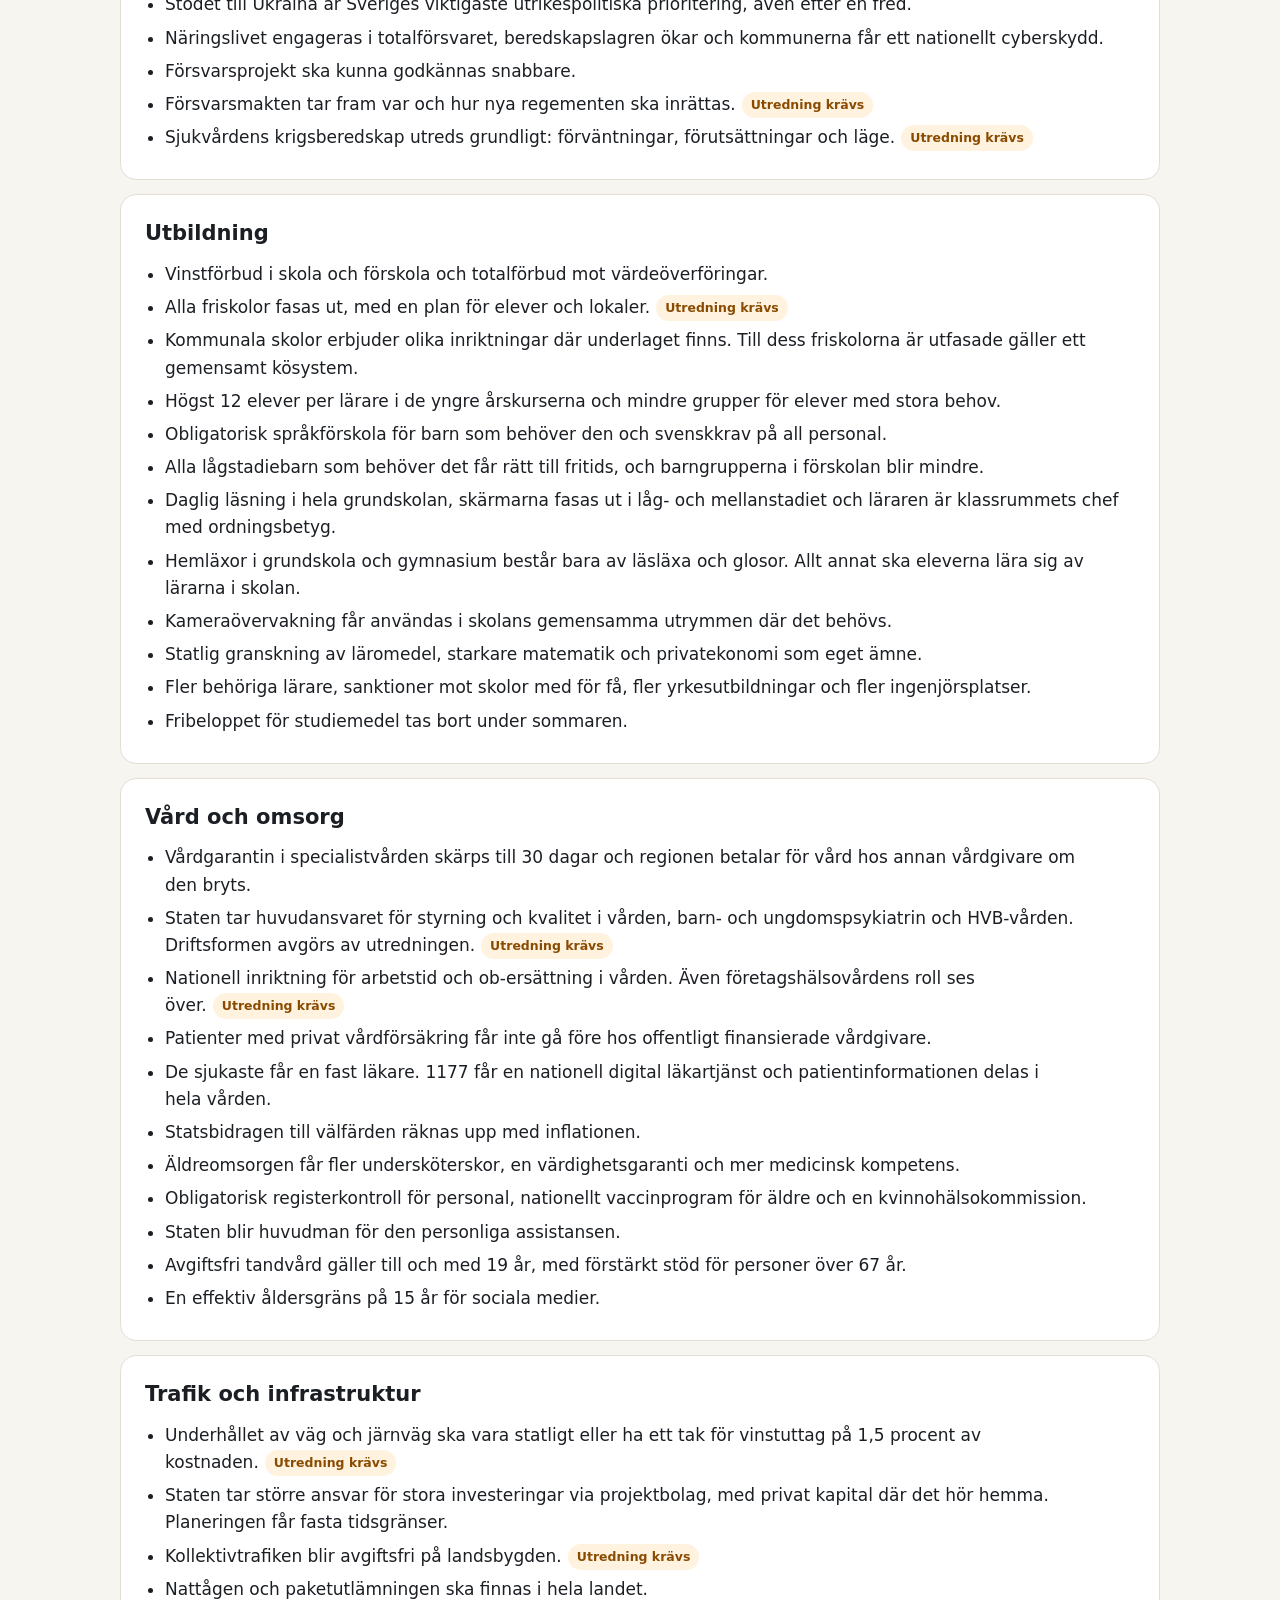
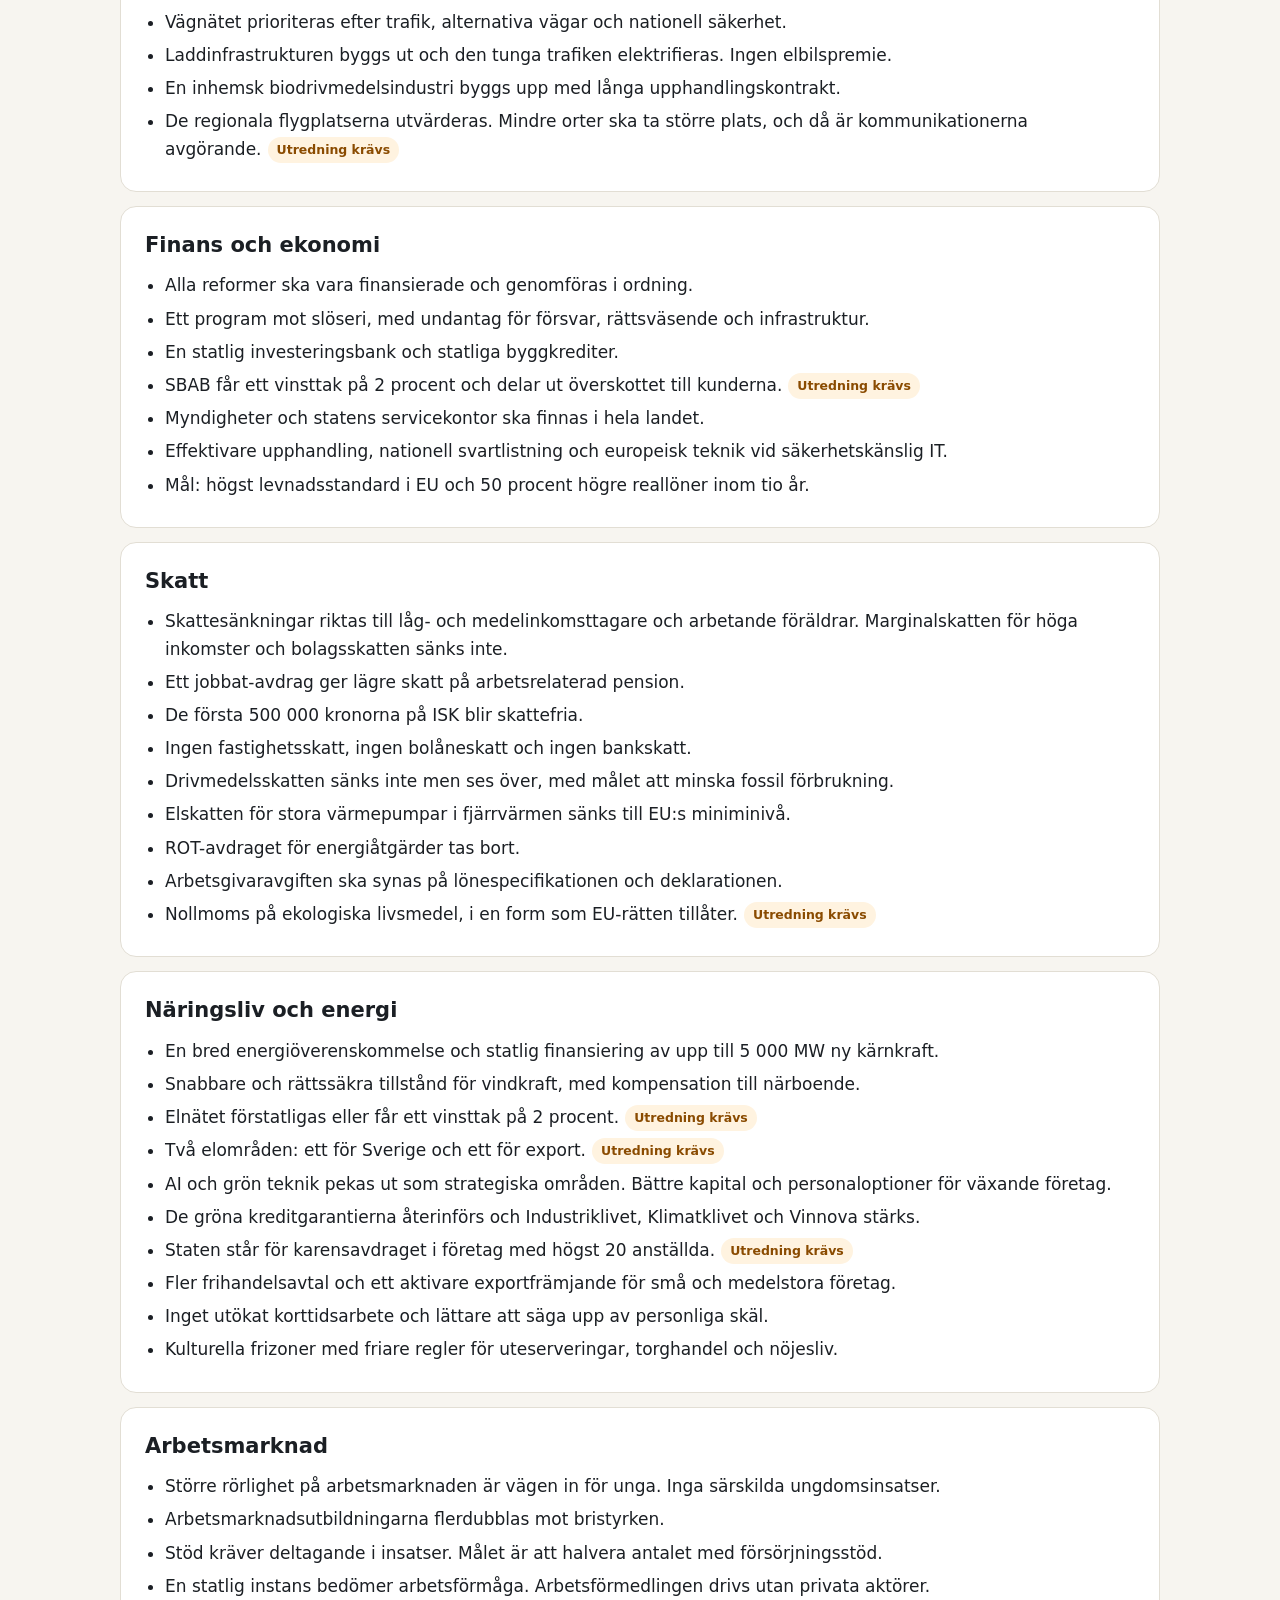
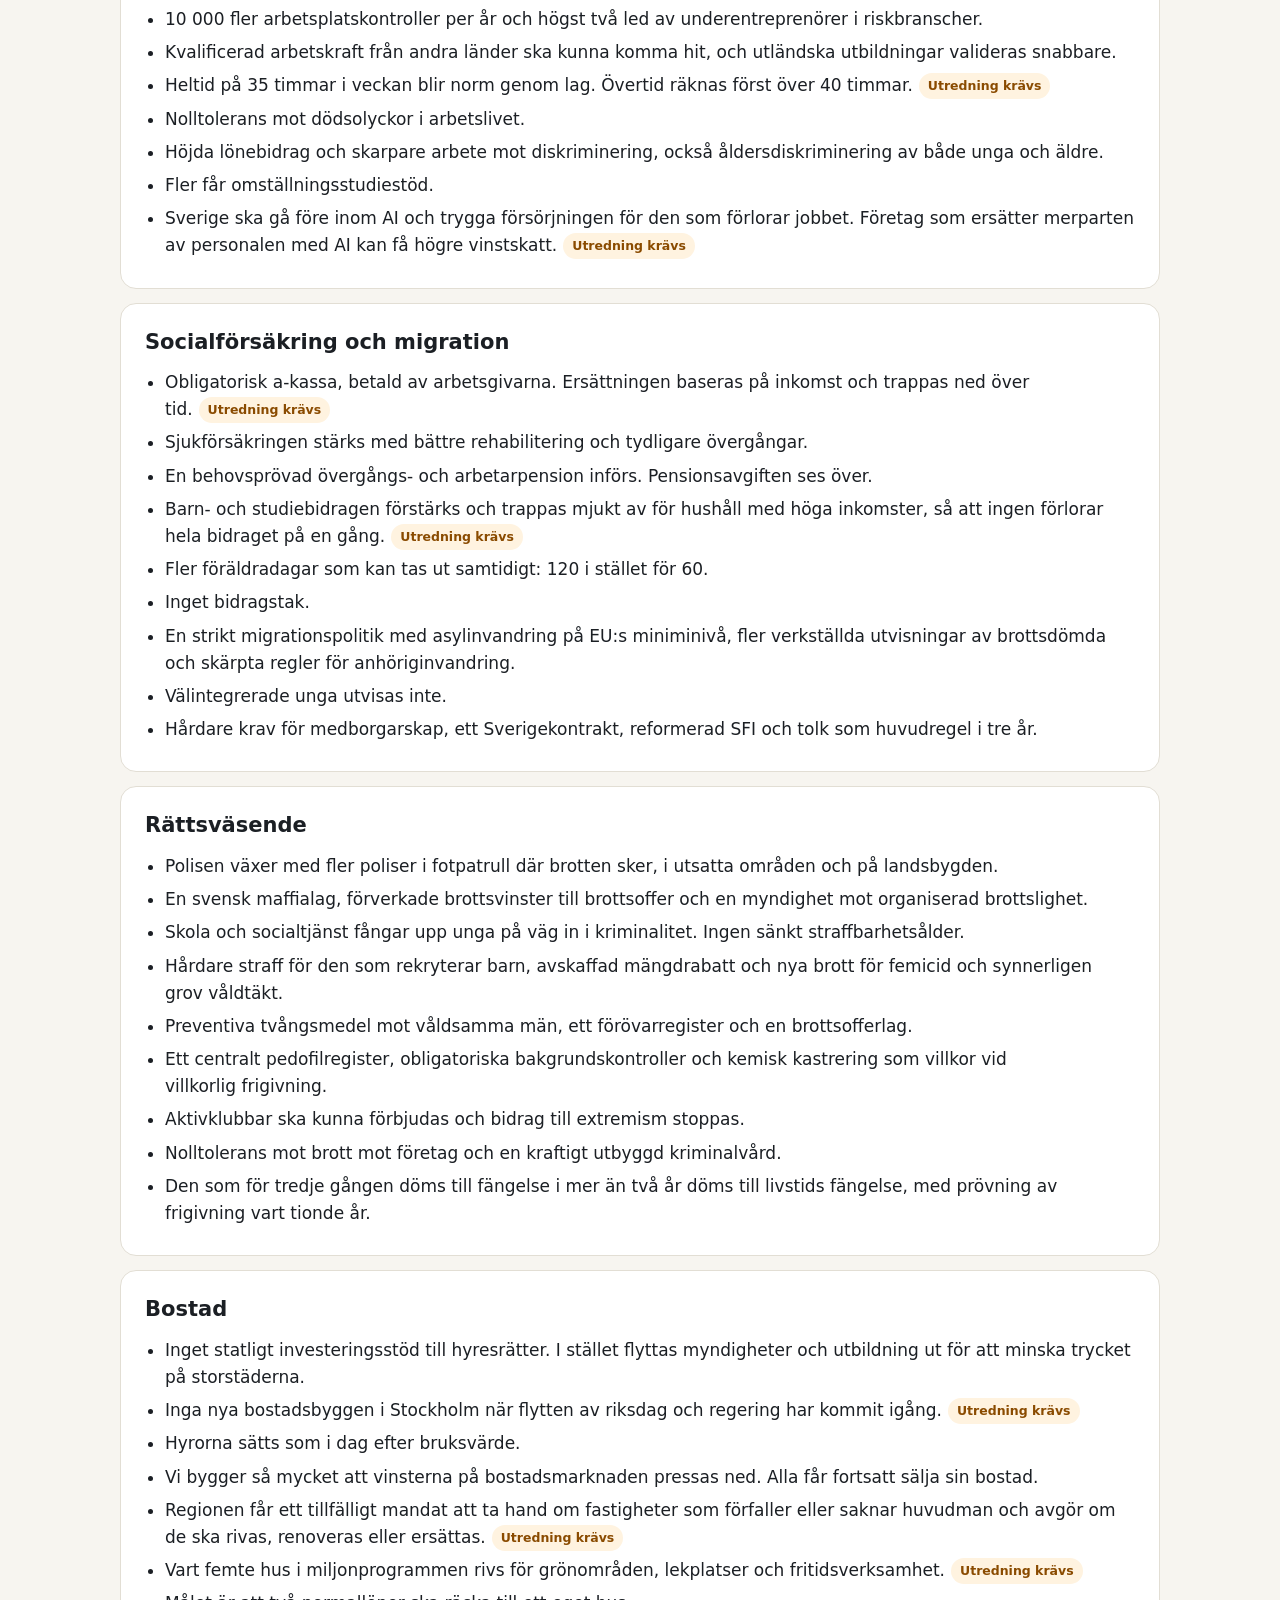
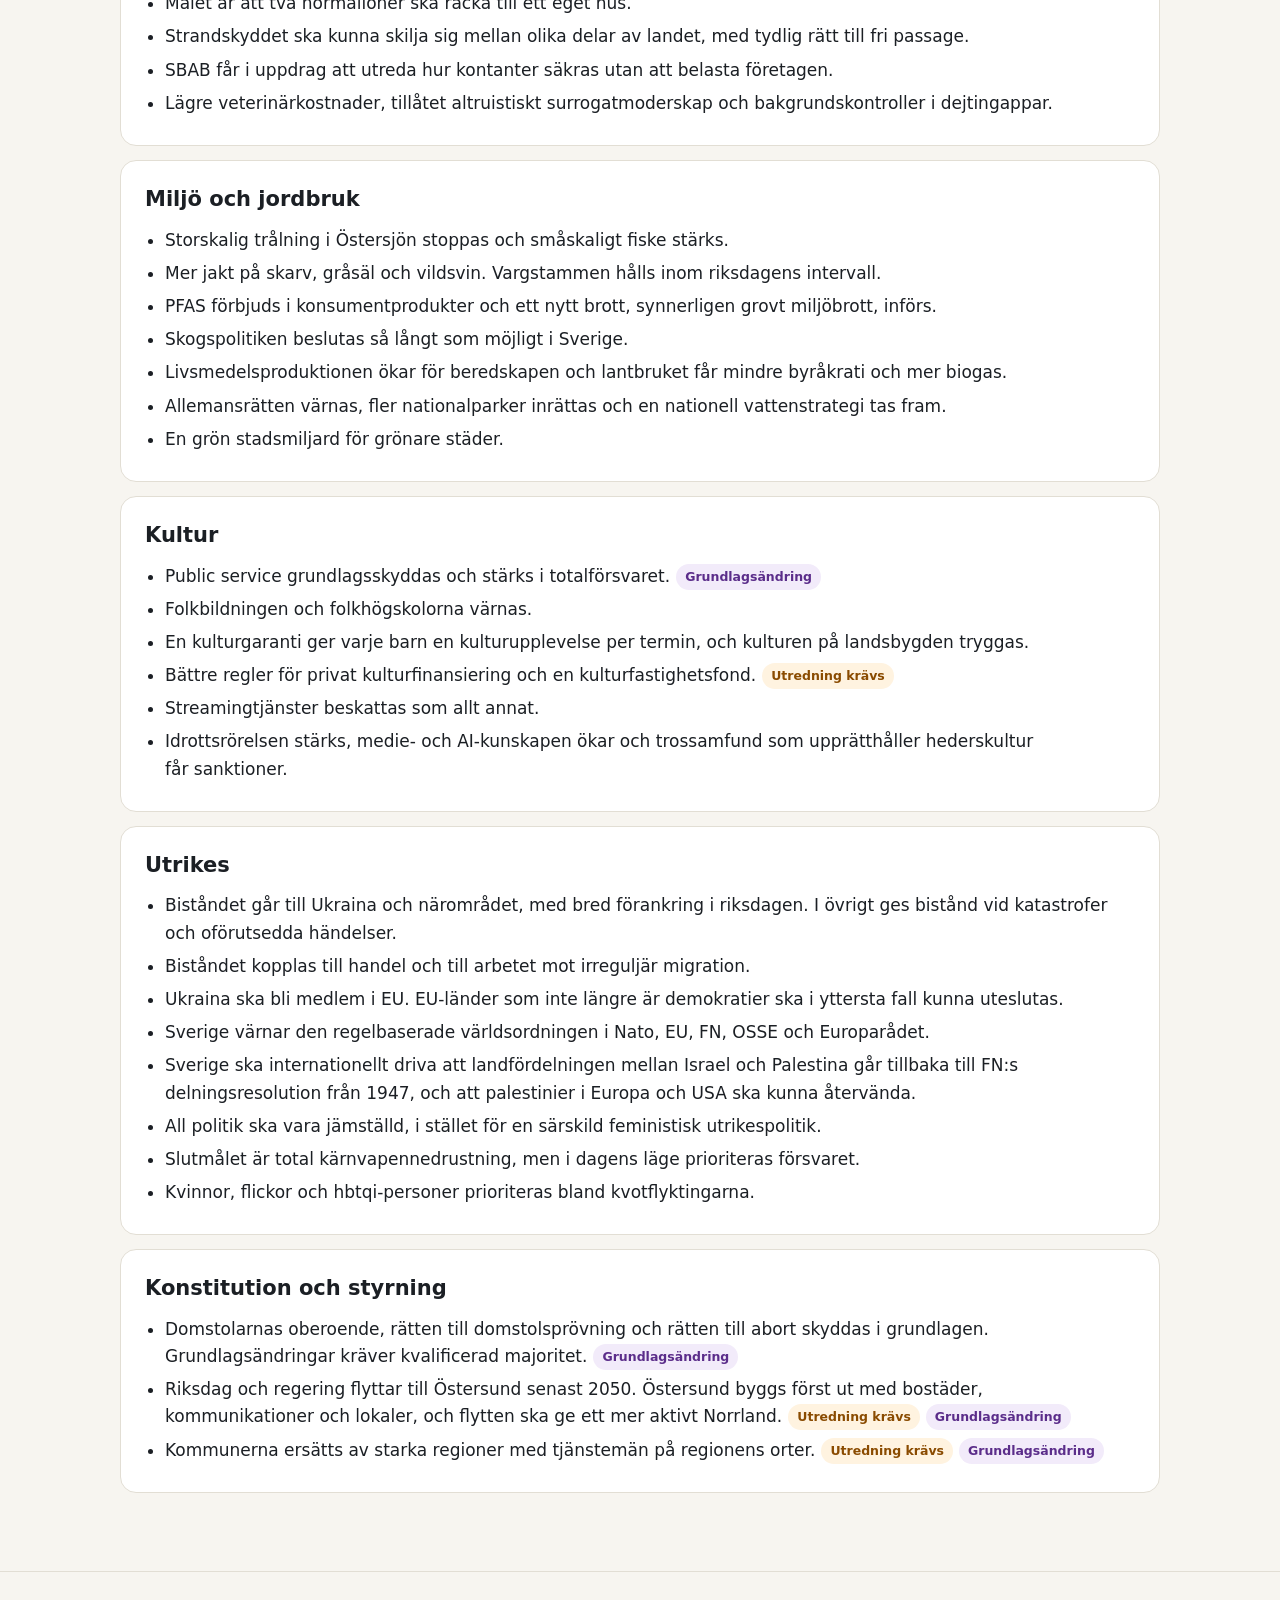
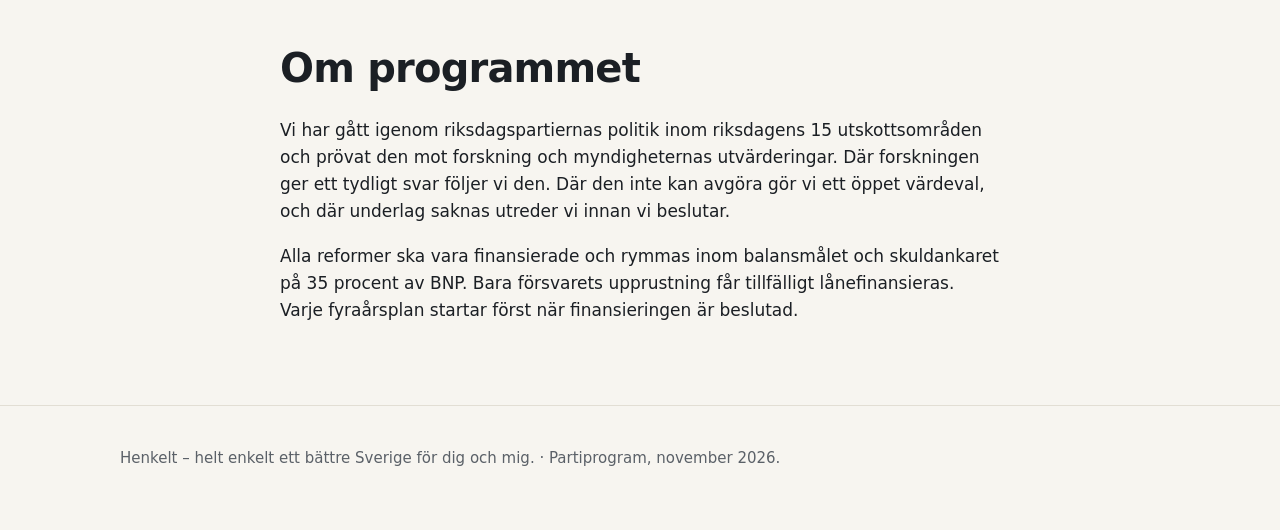
==== commit 7d52f218: "Add files via upload" ====
--- a/index.html
+++ b/index.html
@@ -124,6 +124,7 @@
 .regionbox .lbl{color:var(--muted);margin:0 0 14px}
 .regionbox .str{margin:0 0 4px;padding:10px 14px;border-radius:12px;background:color-mix(in srgb,var(--brand) 12%,var(--bg));font-weight:700;font-size:1.05rem}
 .regionbox .str span{display:block;font-size:.75rem;font-weight:600;text-transform:uppercase;letter-spacing:.06em;color:var(--brand)}
+.regionbox .str em{display:block;font-style:normal;font-weight:400;font-size:.92rem;margin-top:6px}
 .regionbox .strnote{color:var(--muted);font-size:.85rem;margin:0 0 14px}
 .regionbox ul,.personabox ul{margin:0;padding:0;list-style:none}
 .regionbox li,.personabox li{padding:10px 0 10px 30px;border-top:1px solid var(--line);position:relative}
@@ -481,6 +482,26 @@
 "Jämtland":"Sveriges politiska centrum",
 "Västerbotten":"Metaller och återvinning",
 "Norrbotten":"Rymd och grönt stål"};
+const CULTURE={
+"Norrbotten":"samisk kultur, med Kiruna som Europas kulturhuvudstad 2029",
+"Västra Götaland":"film, med Trollhättan som Sveriges filmstad",
+"Stockholm":"nationalscenerna och de stora museerna",
+"Uppsala":"vikingatiden och lärdomshistorien",
+"Östergötland":"medeltiden i Vadstena och industriarvet i Norrköping",
+"Jönköping":"barnkultur och design",
+"Kronoberg":"utvandrarhistorien och glaset",
+"Kalmar":"glaset och världsarvet på södra Öland",
+"Gotland":"medeltiden och världsarvet Visby",
+"Blekinge":"örlogsarvet och världsarvet i Karlskrona",
+"Skåne":"samtidskonsten",
+"Värmland":"litteraturen",
+"Örebro":"måltidskulturen, med Grythyttan som centrum",
+"Västmanland":"bruksarvet och världsarvet Engelsbergs bruk",
+"Dalarna":"folkmusiken och gruvarvet i Falun",
+"Gävleborg":"byggnadskulturen och världsarvet Hälsingegårdar",
+"Västernorrland":"natur- och kustkulturen i världsarvet Höga kusten",
+"Jämtland":"fjällkulturen och den sydsamiska kulturen",
+"Västerbotten":"samtidskonsten och träarkitekturen"};
 const LOCAL={
 "Norrbotten":"Norrbotniabanan byggs hela vägen till Luleå, och dubbelspåret Luleå–Boden kommer tillbaka i planen.",
 "Västerbotten":"Norrbotniabanan mellan Umeå och Skellefteå ska vara klar 2032, som planerat.",
@@ -507,7 +528,7 @@
 document.querySelectorAll(".sverige .rg").forEach(el=>{
  const go=()=>{document.querySelectorAll(".sverige .rg.on").forEach(x=>x.classList.remove("on"));el.classList.add("on");
   const n=el.dataset.n,info=regionInfo(n);
-  box.innerHTML=`<h3>${esc(n)}</h3><p class="lbl">${CAPS[n]?"Residensstad: "+esc(CAPS[n])+". ":""}Det här betyder Henkelt för dig som bor här.</p>${STRENGTH[n]?`<p class="str"><span>Regionens styrka</span>${esc(STRENGTH[n])}</p><p class="strnote">Staten förstärker styrkan med myndigheter, utbildningar, infrastruktur och forskning.</p>`:""}<ul>${info.sp.map(x=>`<li class="star">${esc(x)}</li>`).join("")}${info.common.map(x=>`<li>${esc(x)}</li>`).join("")}</ul>`;};
+  box.innerHTML=`<h3>${esc(n)}</h3><p class="lbl">${CAPS[n]?"Residensstad: "+esc(CAPS[n])+". ":""}Det här betyder Henkelt för dig som bor här.</p>${STRENGTH[n]?`<p class="str"><span>Regionens styrka</span>${esc(STRENGTH[n])}${CULTURE[n]?`<em>Det kulturella fokuset är och ska förbli ${esc(CULTURE[n])}.</em>`:""}</p><p class="strnote">Staten förstärker styrkan med myndigheter, utbildningar, infrastruktur och forskning.</p>`:""}<ul>${info.sp.map(x=>`<li class="star">${esc(x)}</li>`).join("")}${info.common.map(x=>`<li>${esc(x)}</li>`).join("")}</ul>`;};
  el.addEventListener("click",()=>{go();if(innerWidth<820)box.scrollIntoView({behavior:"smooth",block:"start"})});if(el.dataset.n==="Jämtland")setTimeout(go,0);el.addEventListener("keydown",e=>{if(e.key==="Enter"||e.key===" "){e.preventDefault();go()}});
 });
 // Personer
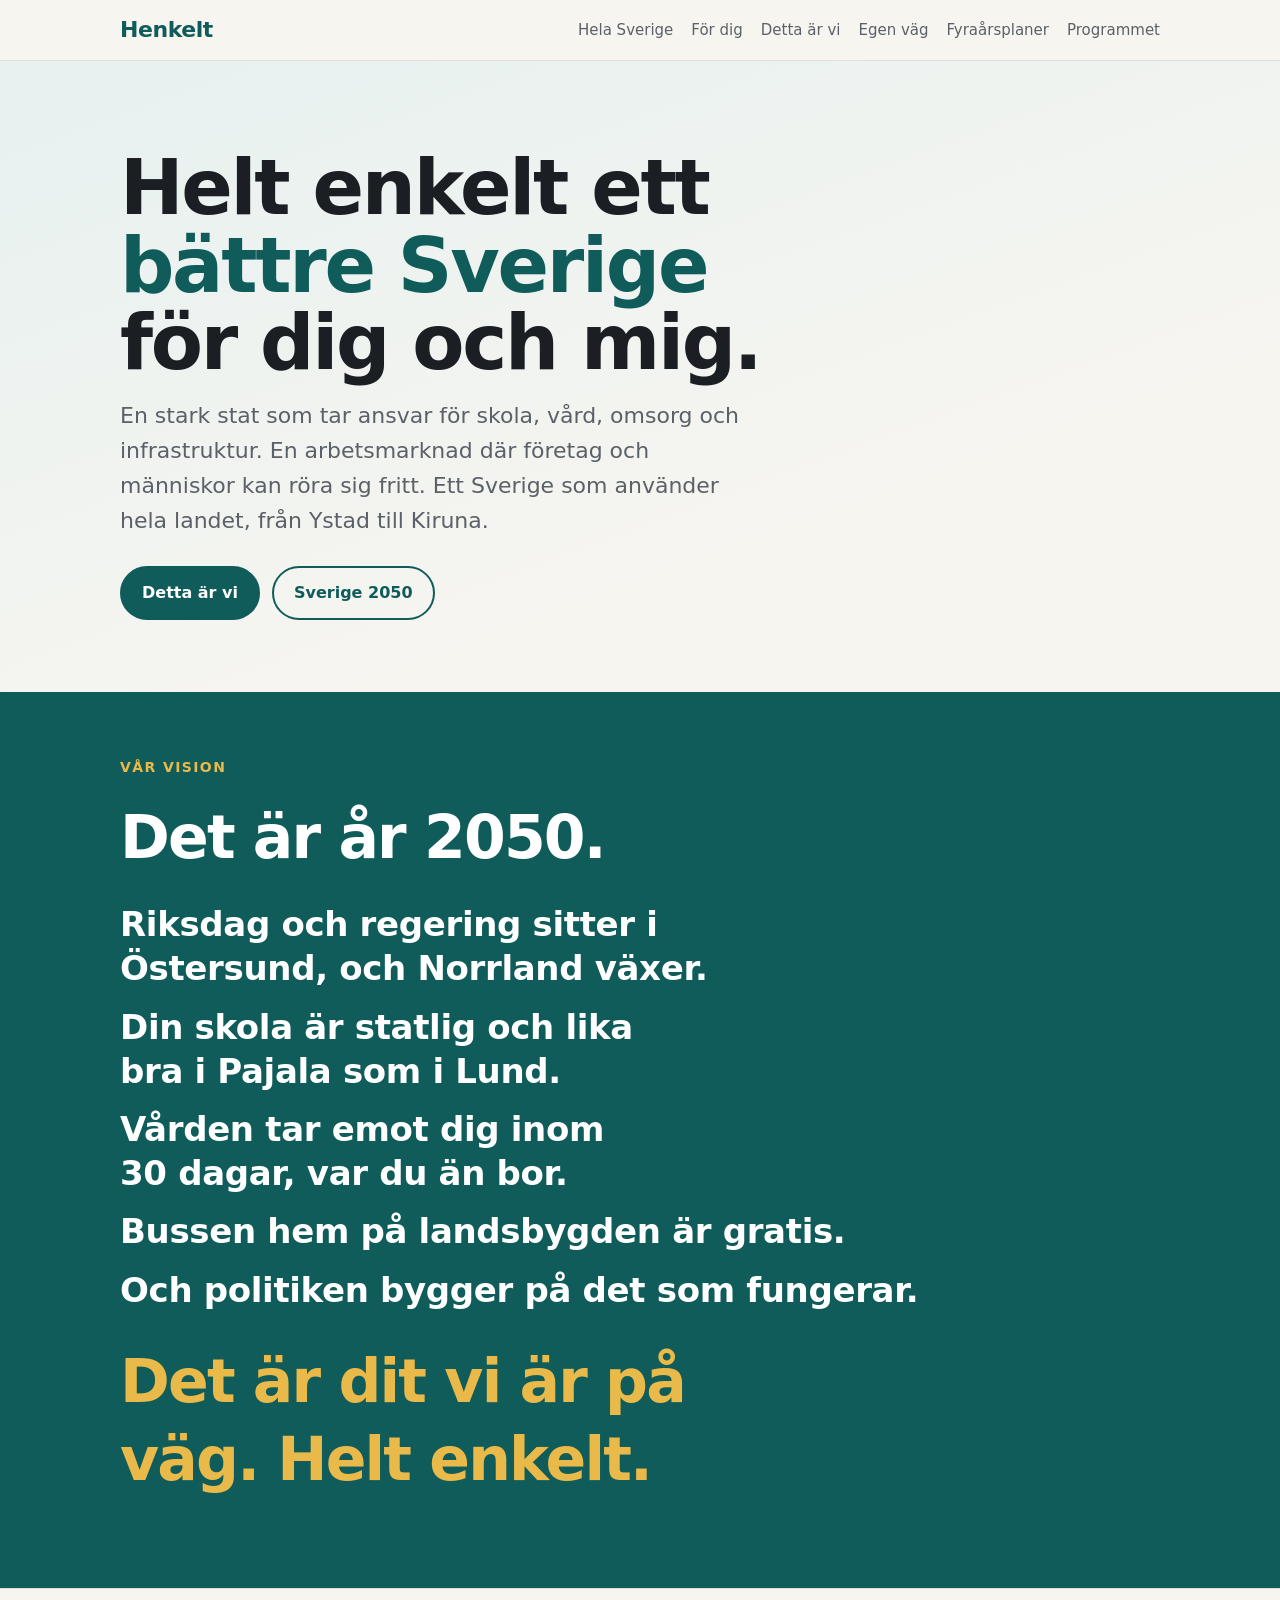
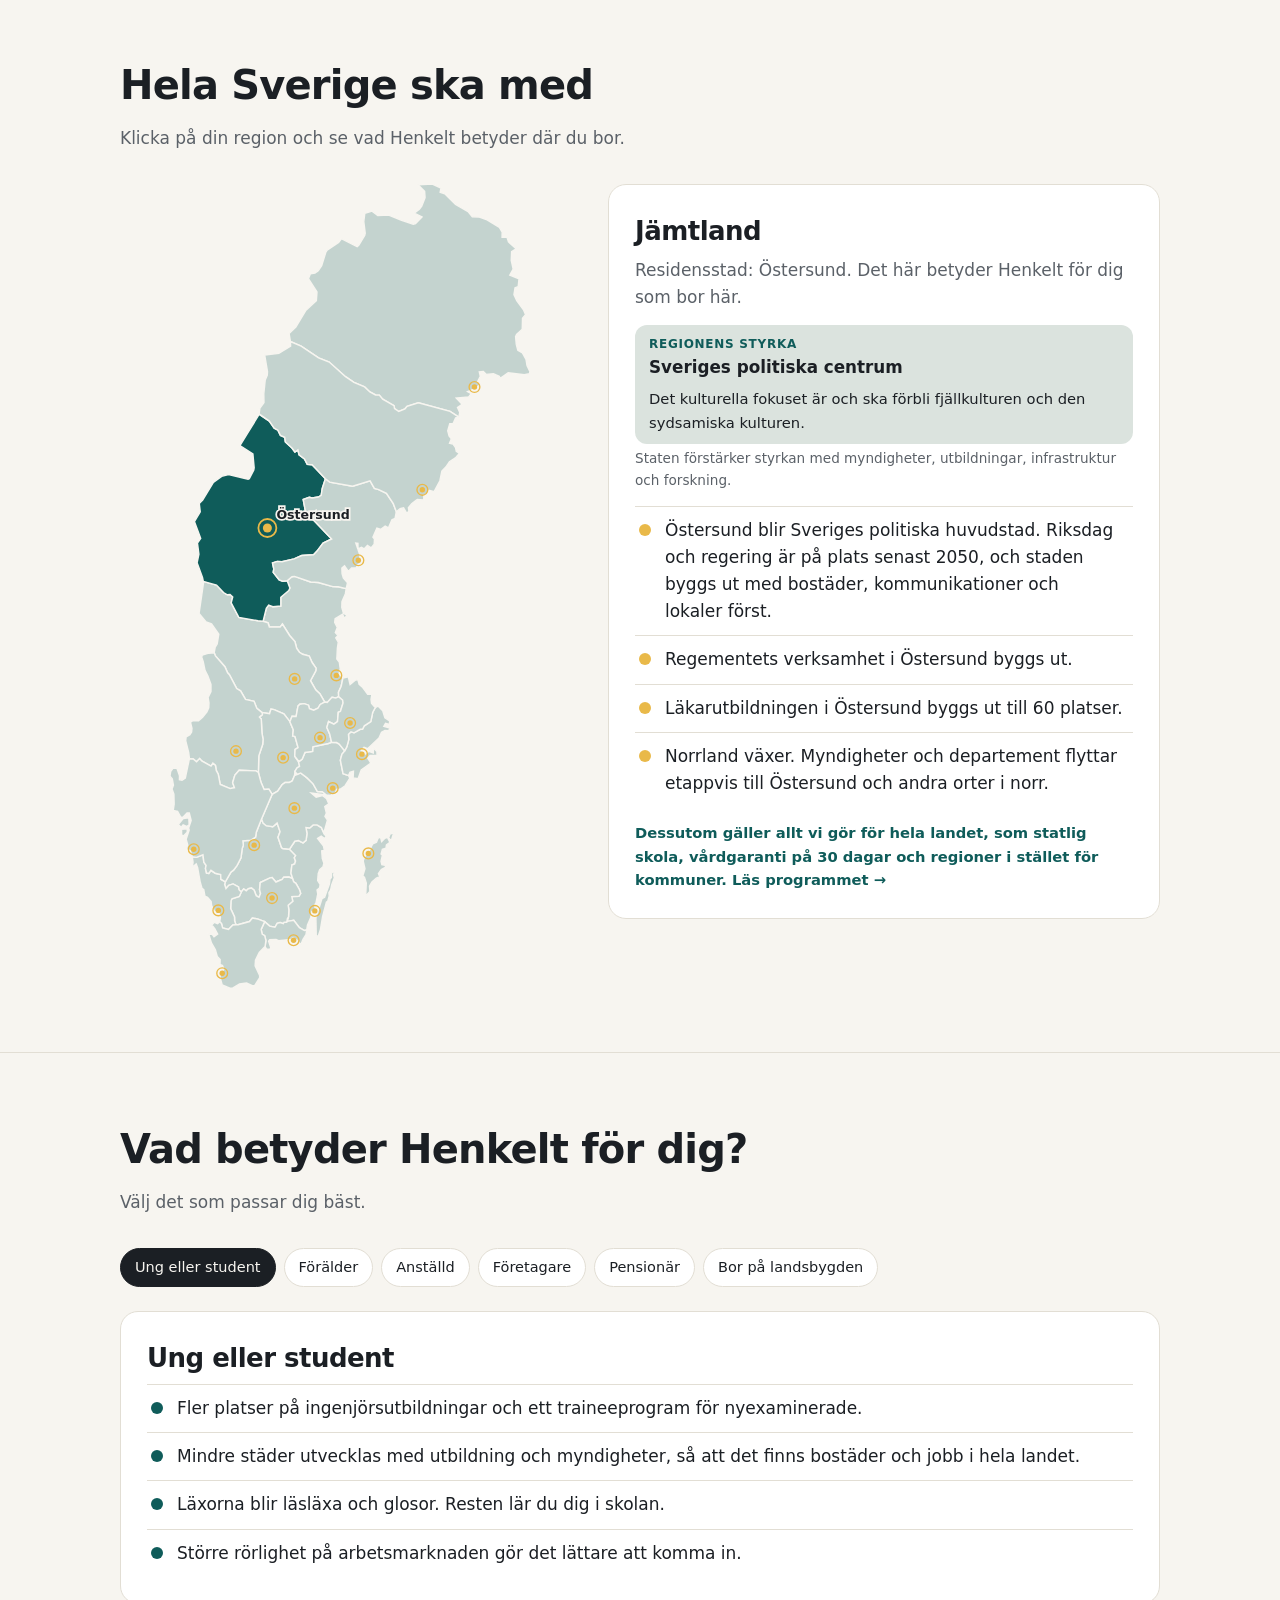
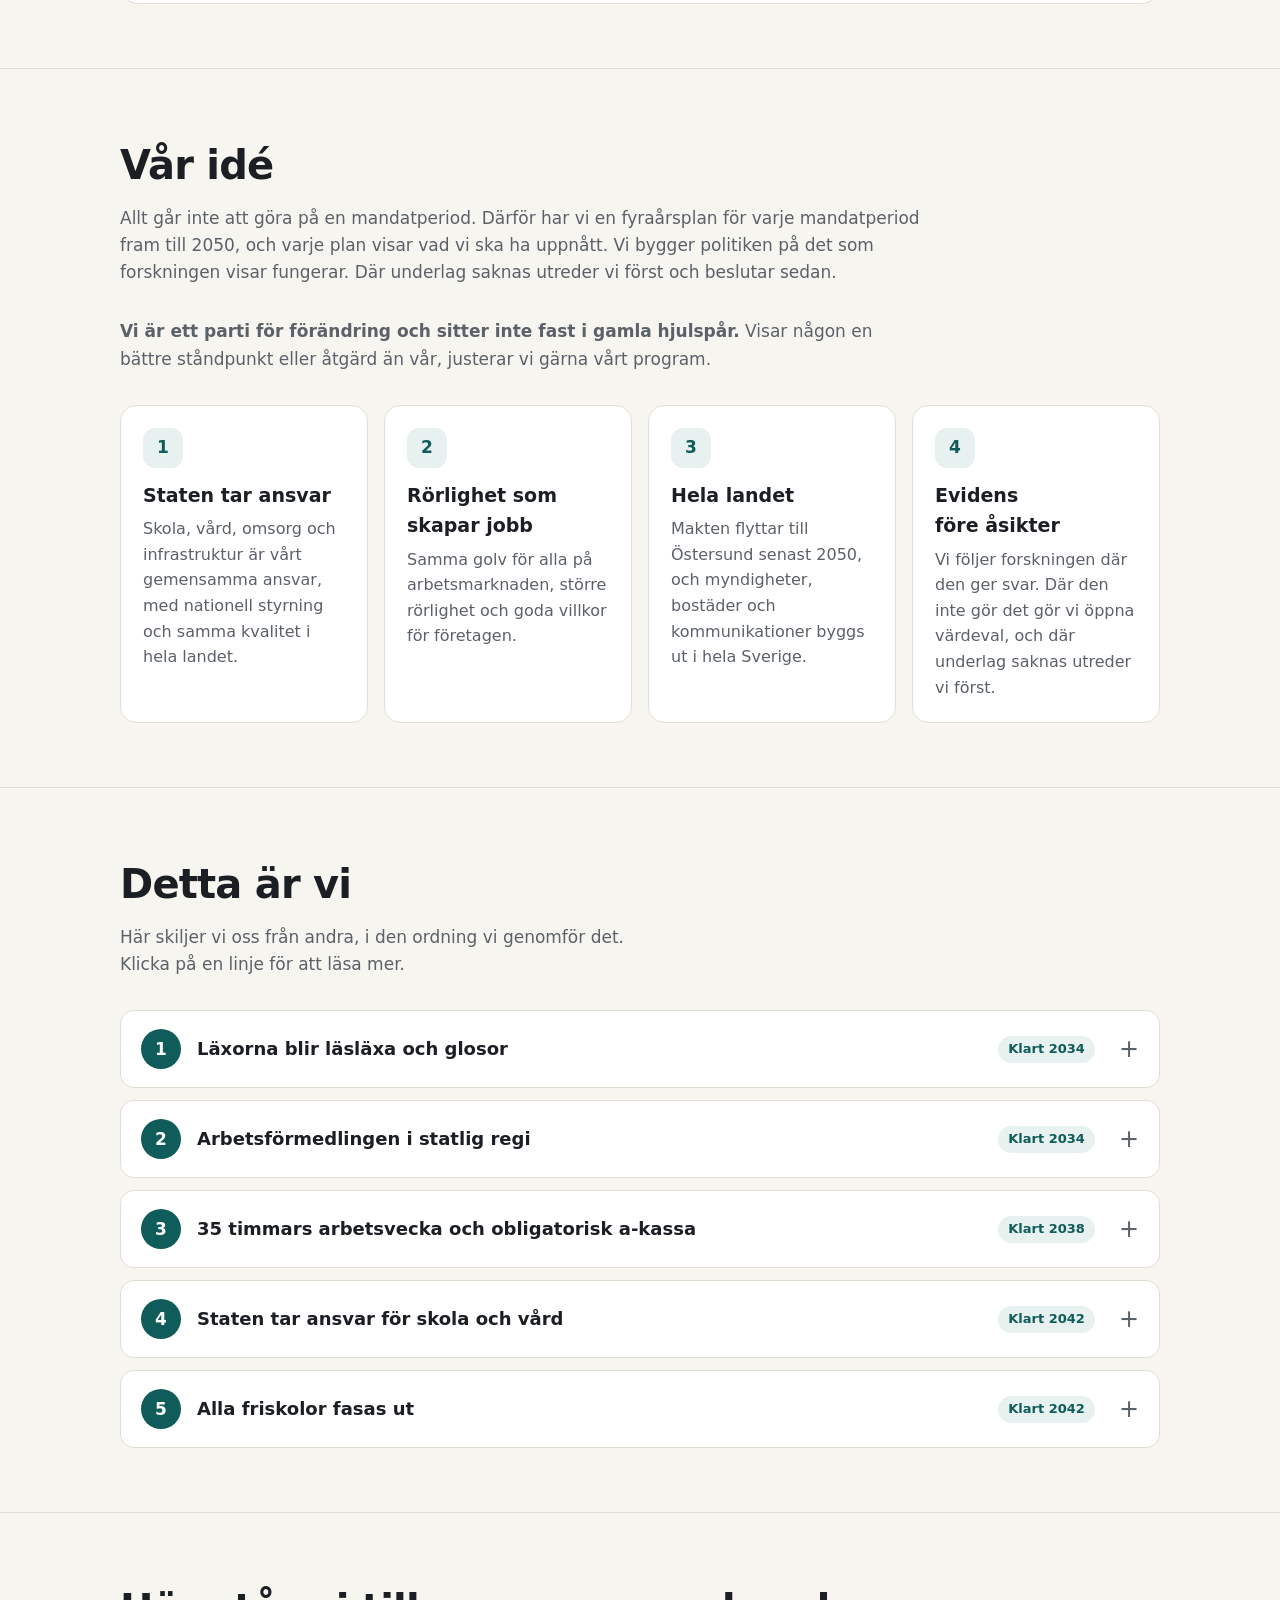
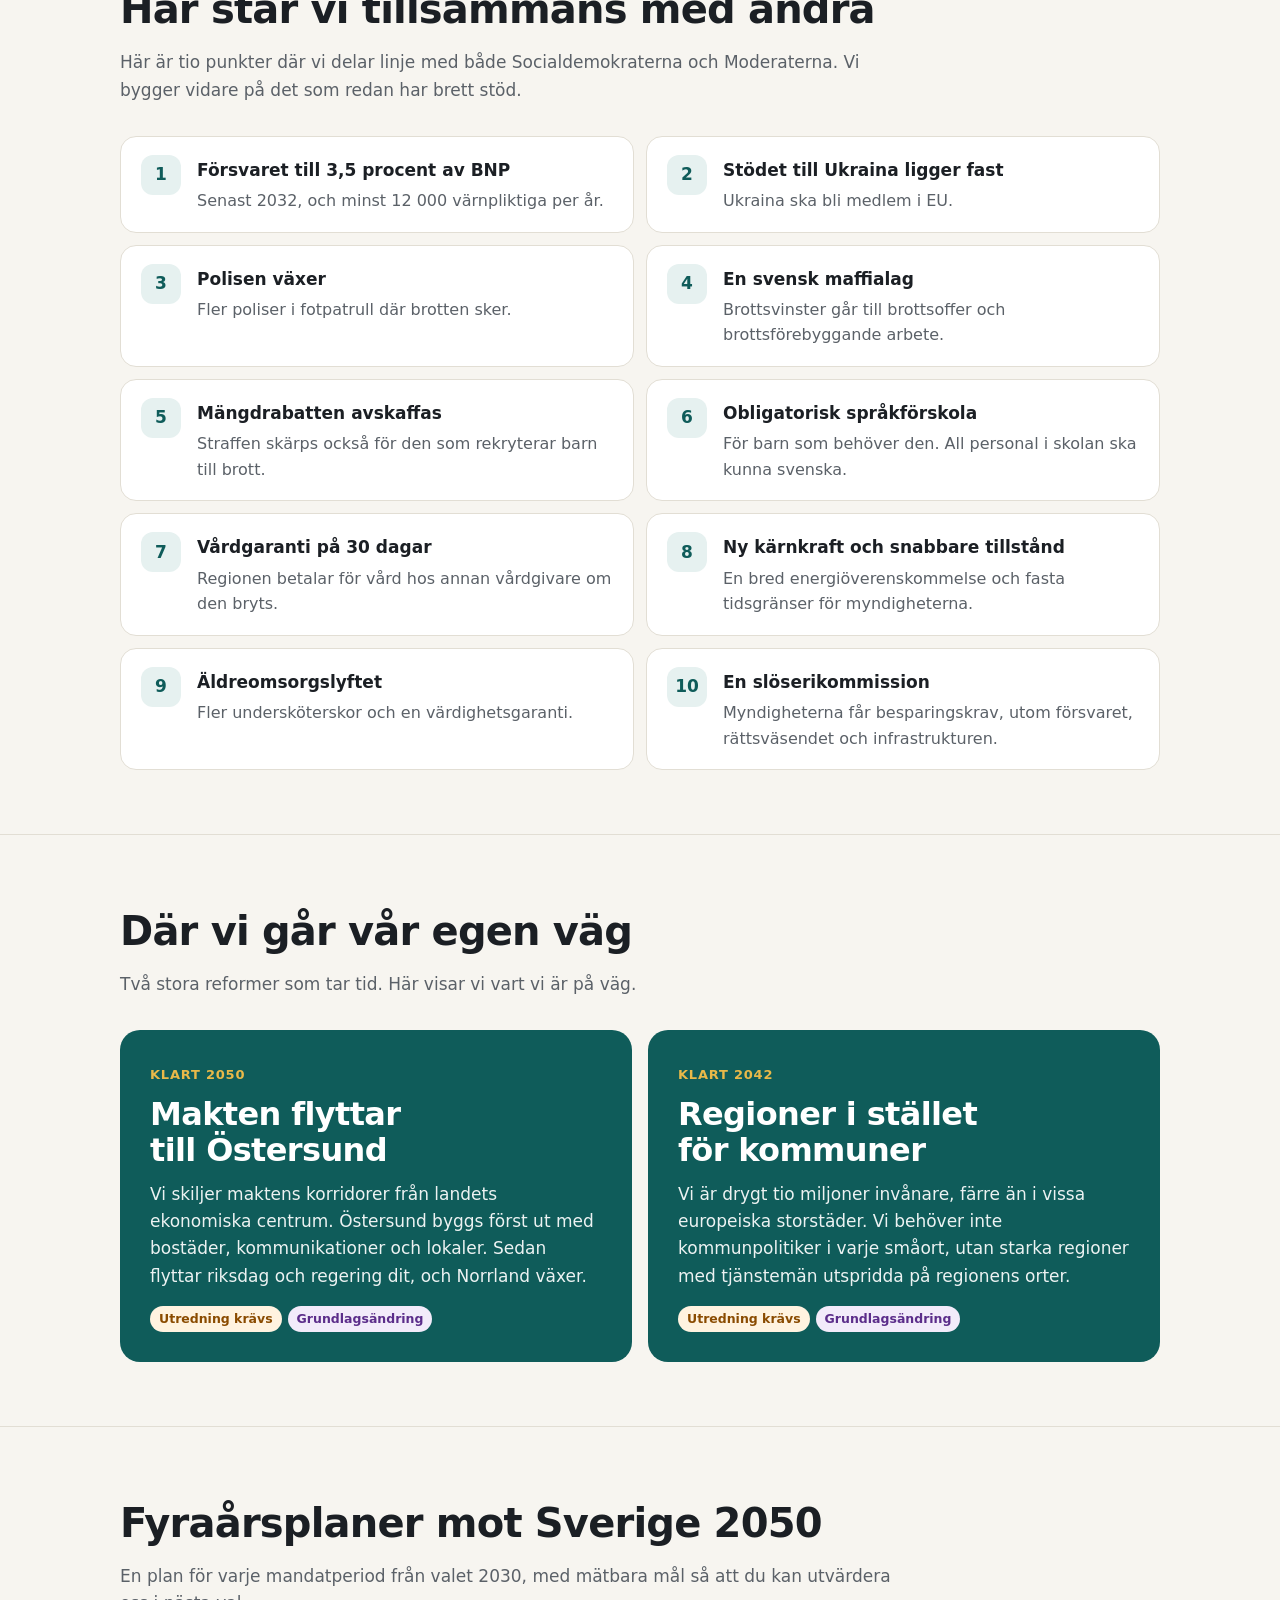
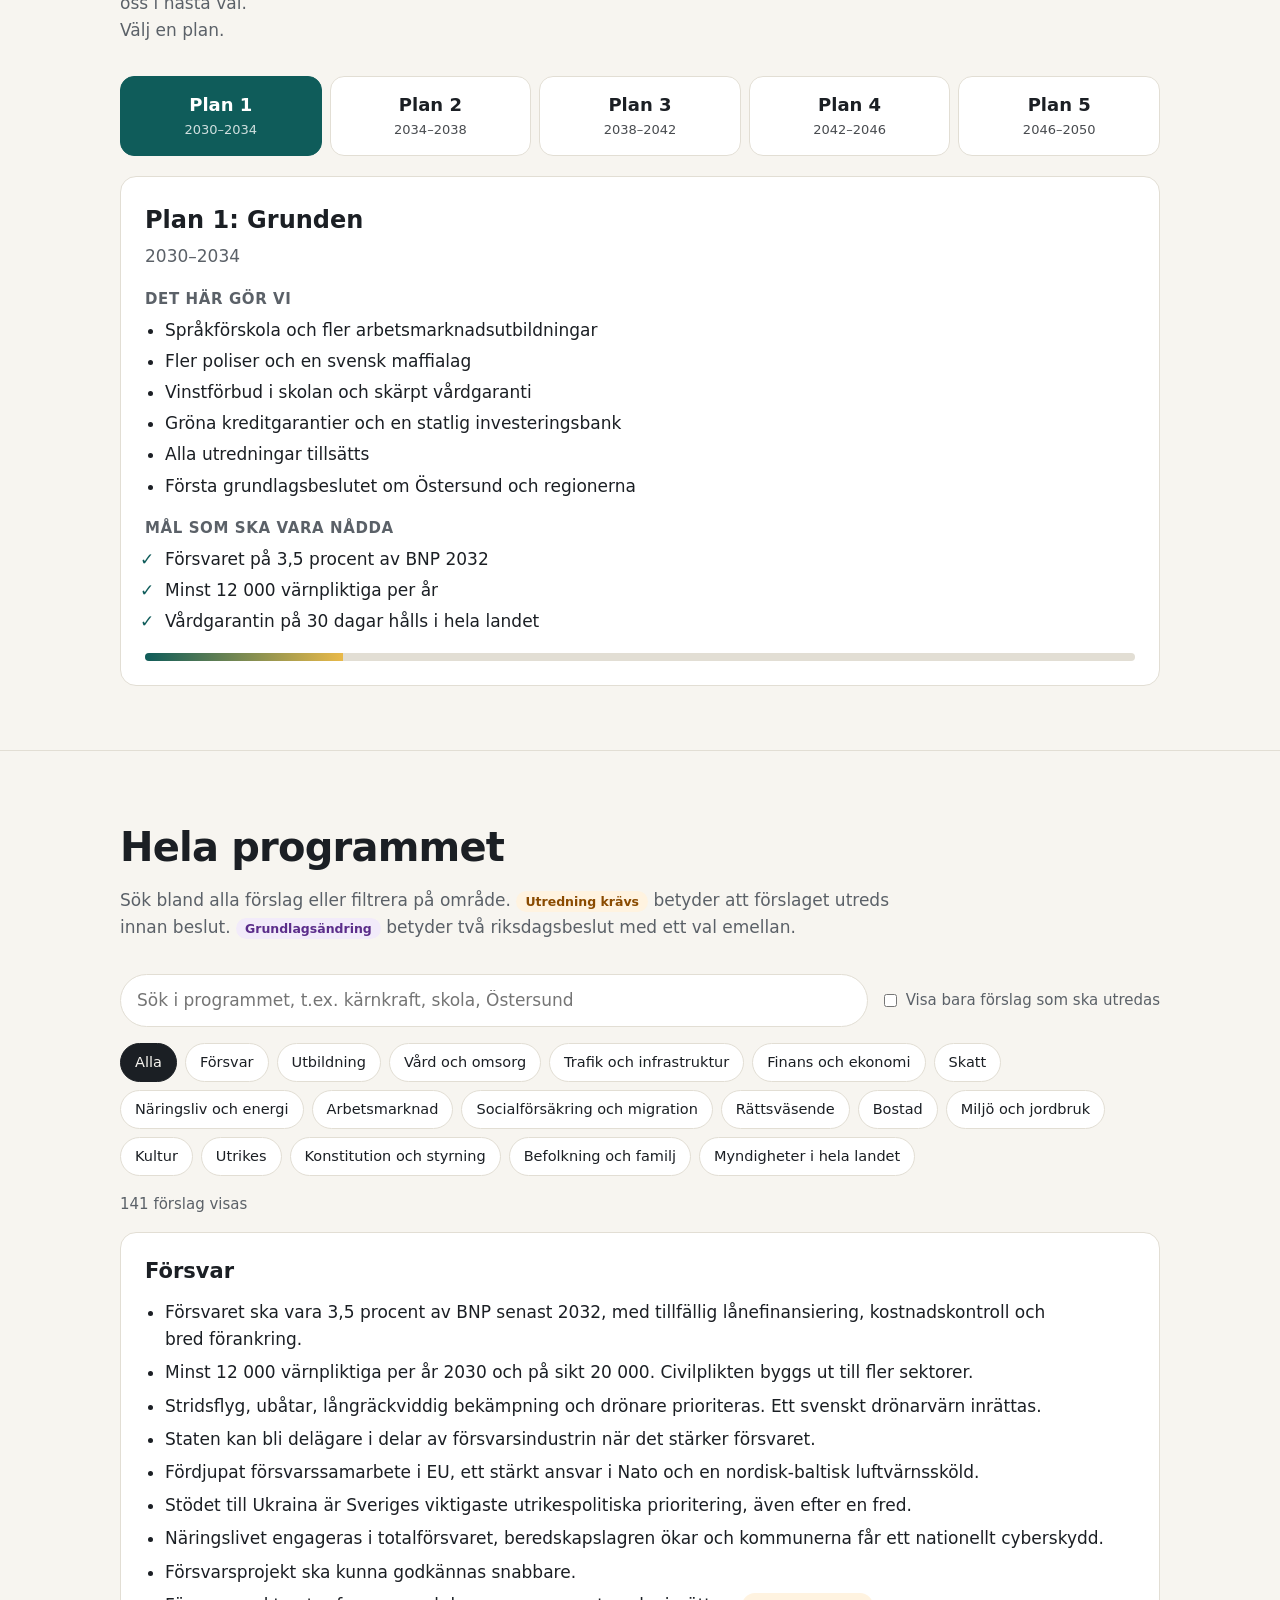
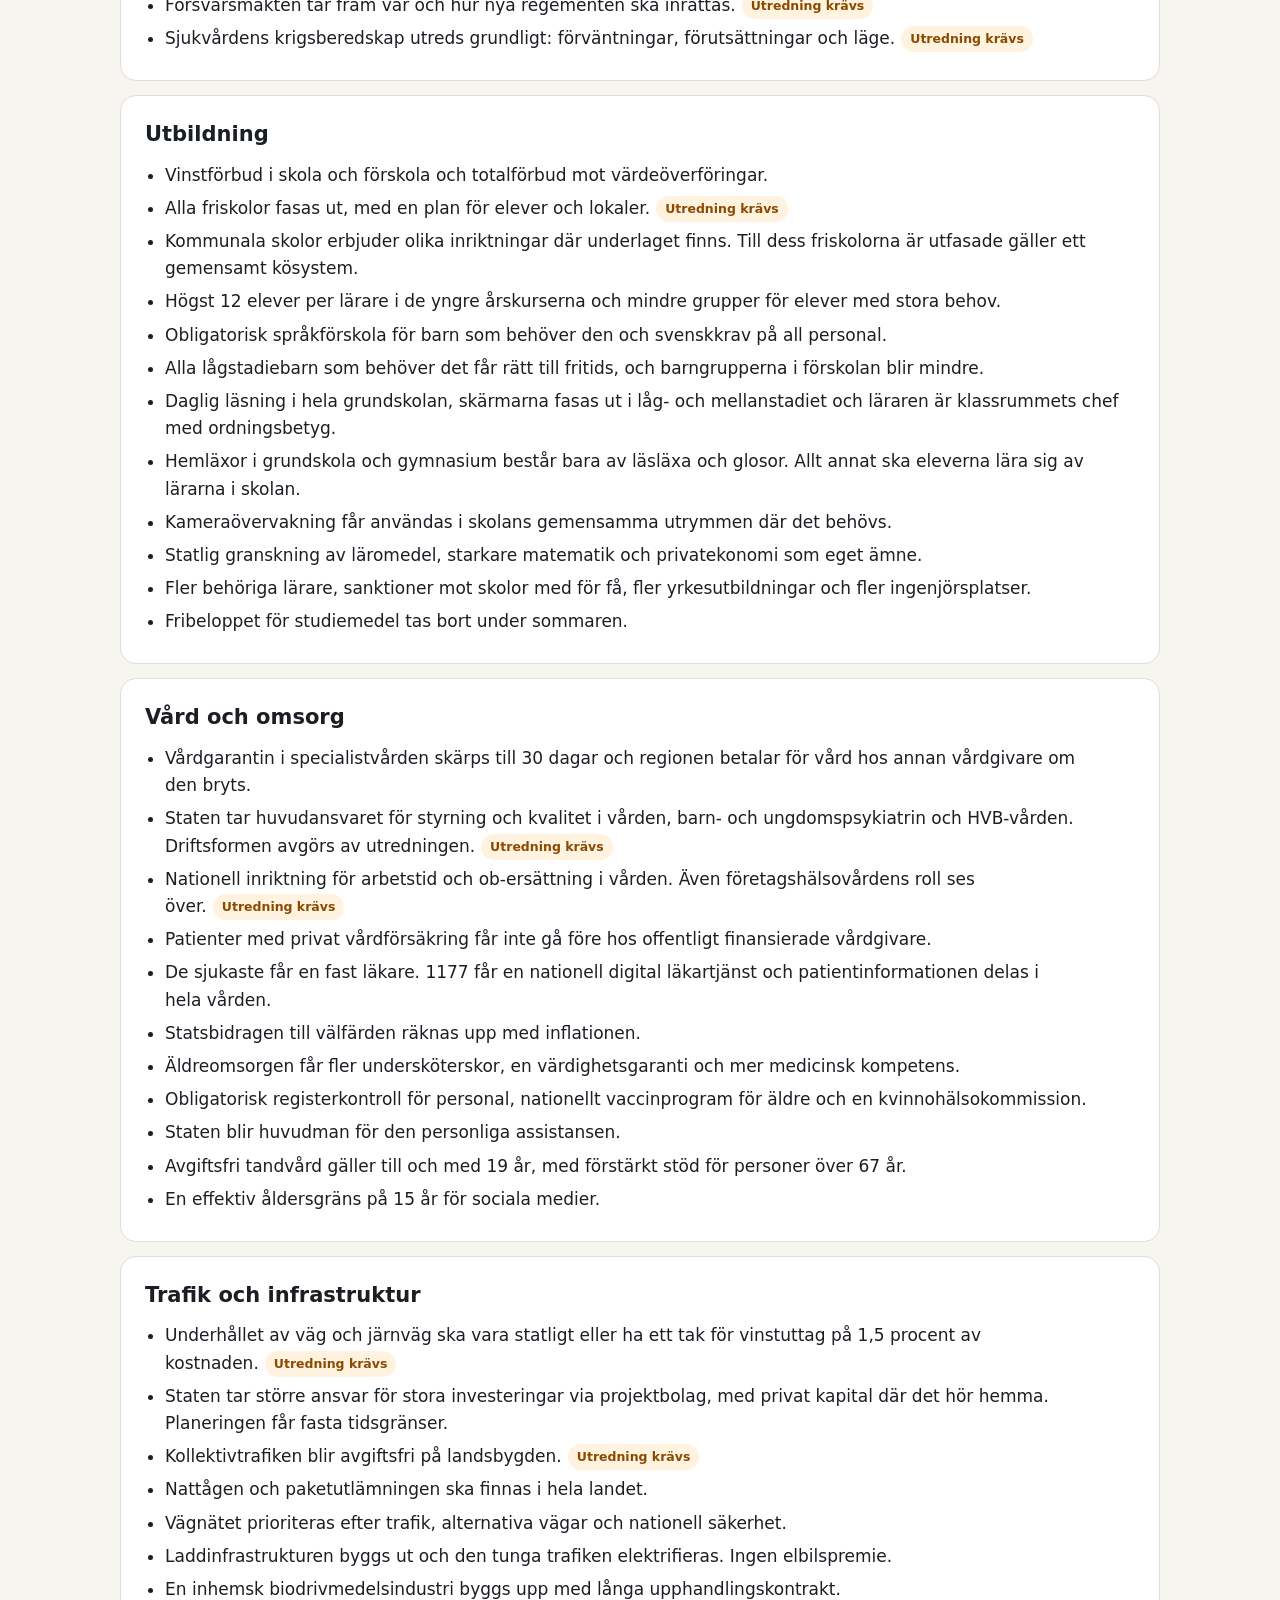
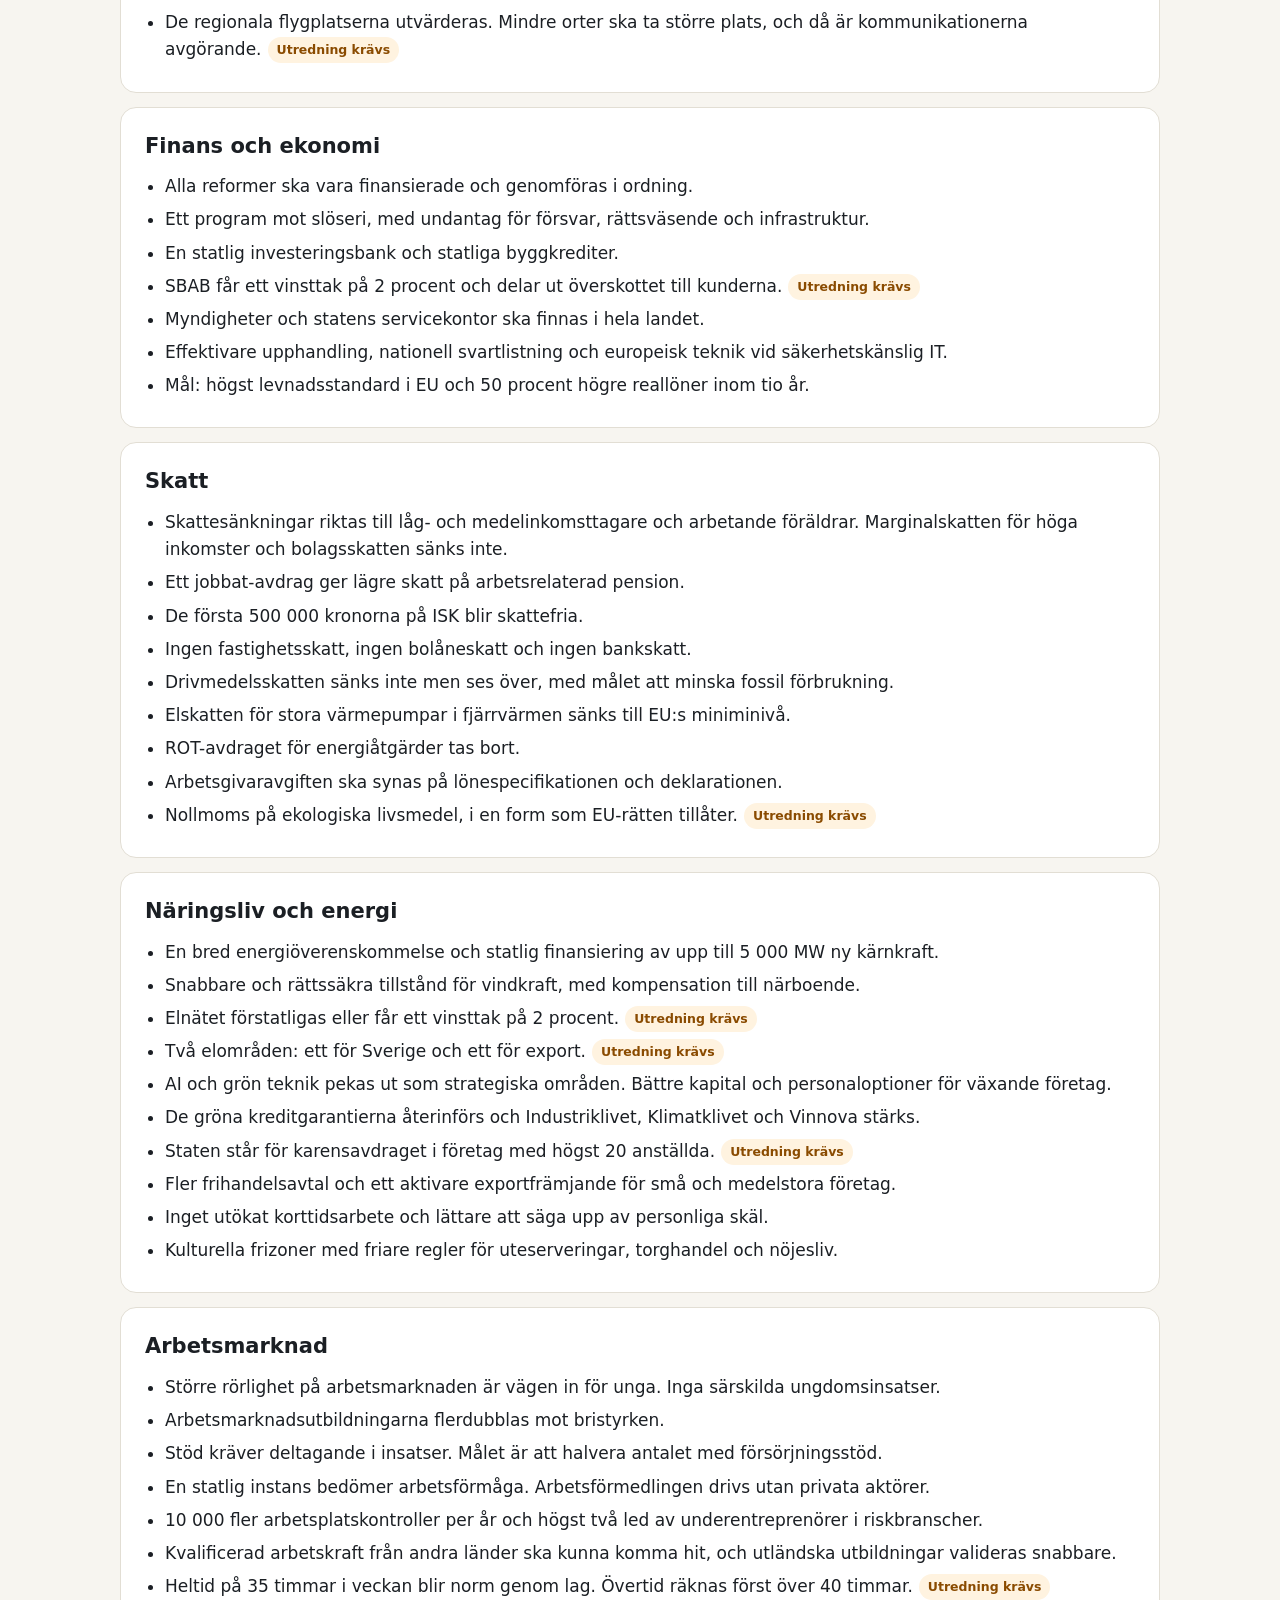
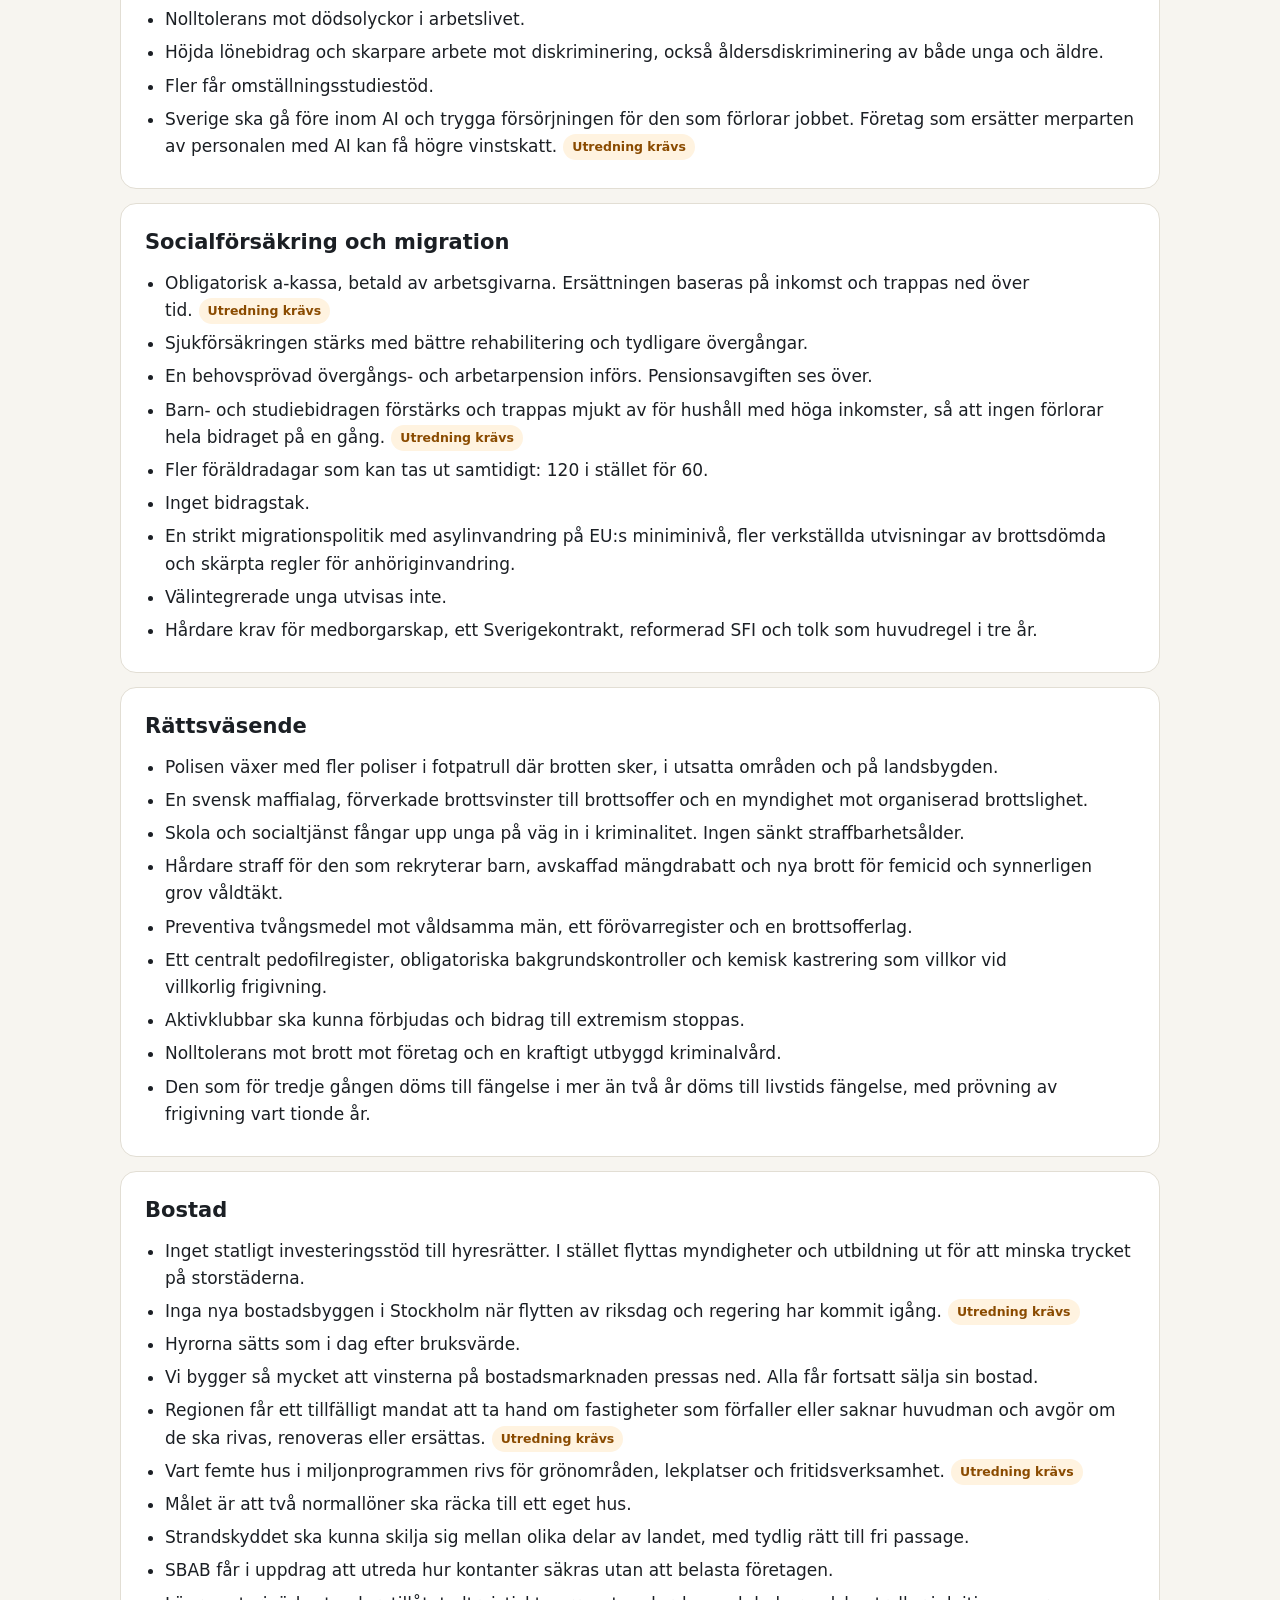
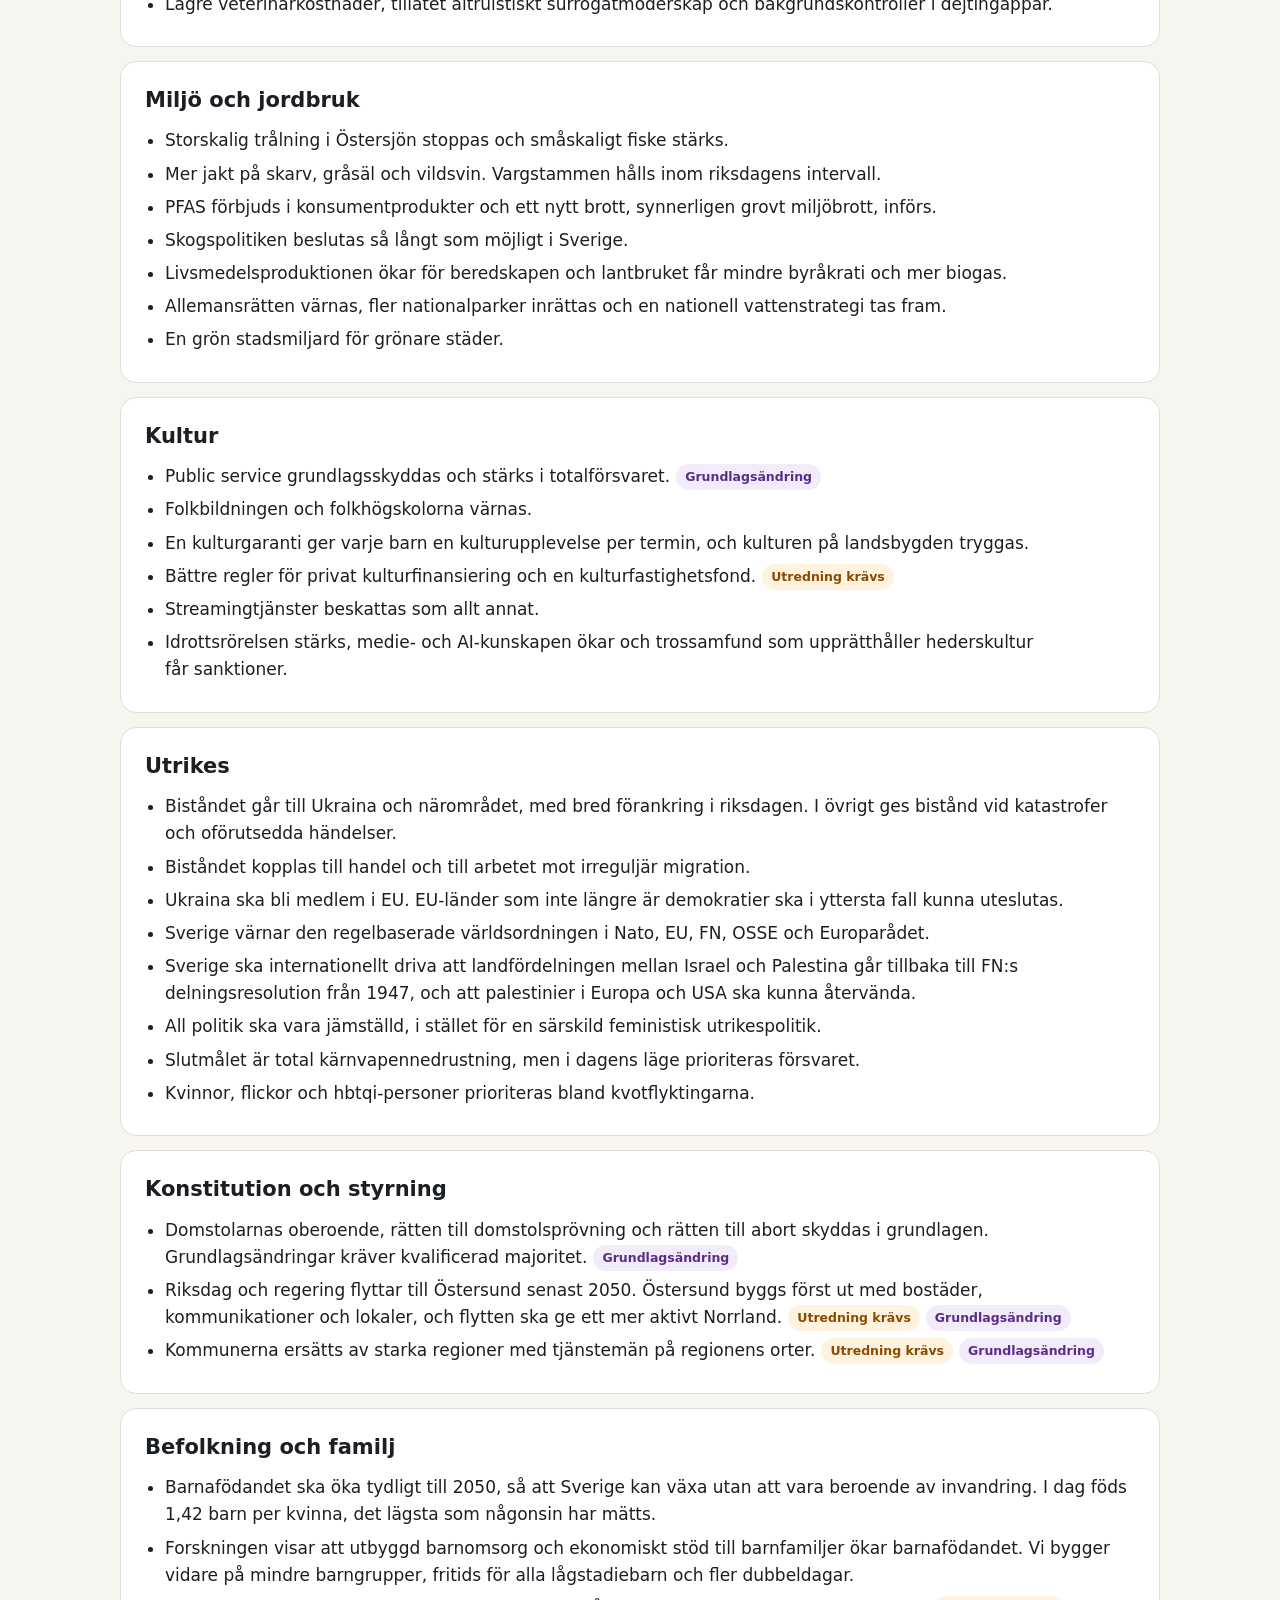
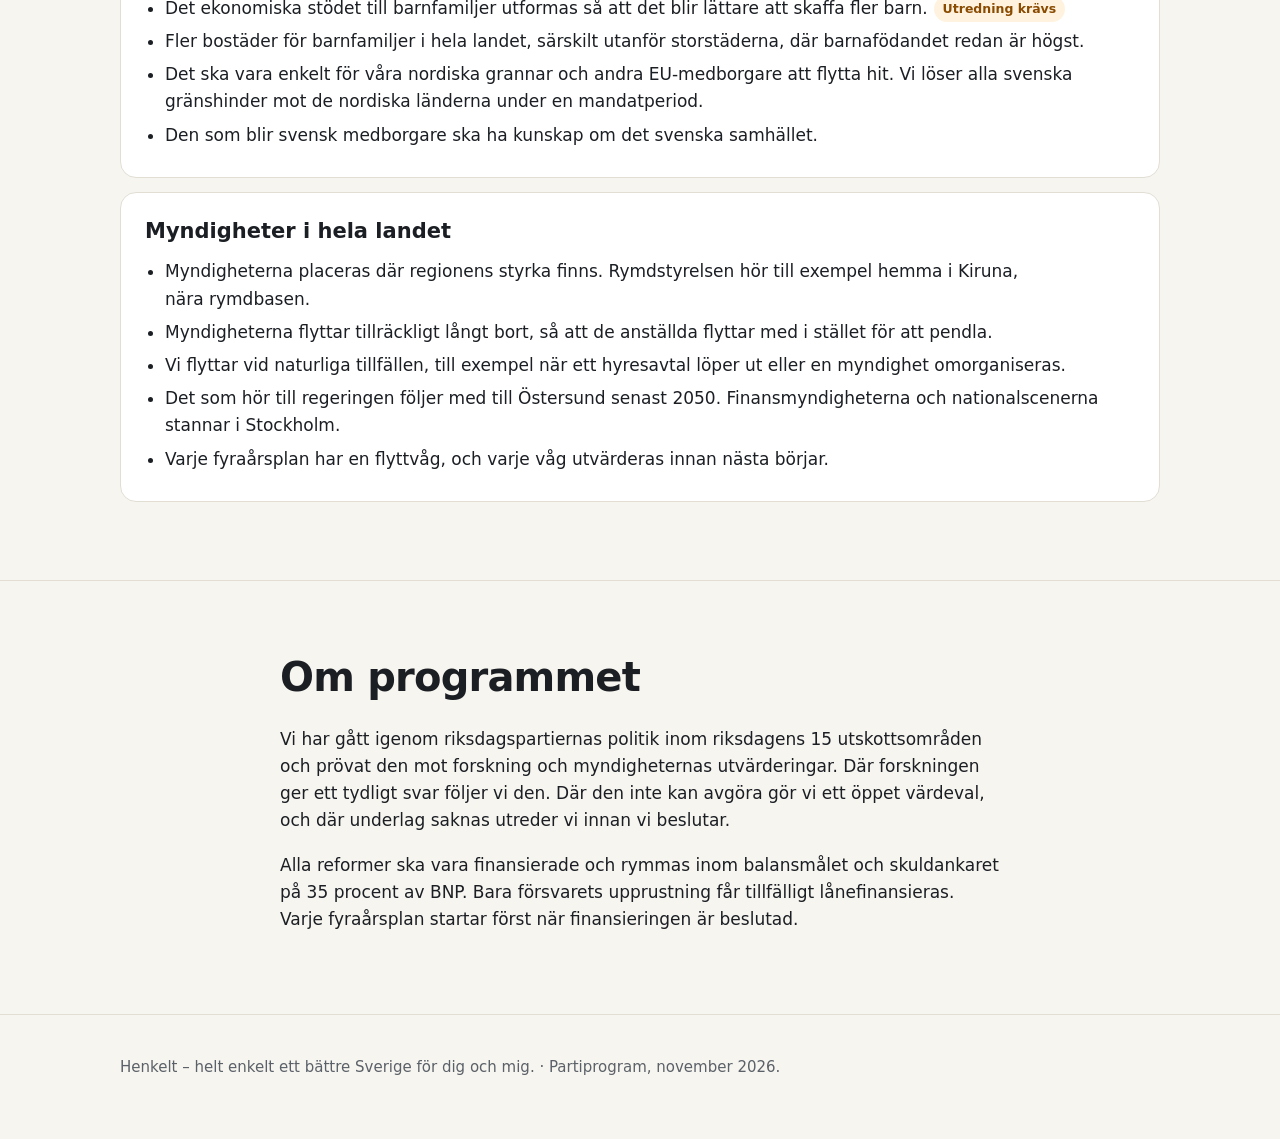
==== commit c7ce3bf4: "Add files via upload" ====
--- a/index.html
+++ b/index.html
@@ -125,6 +125,9 @@
 .regionbox .str{margin:0 0 4px;padding:10px 14px;border-radius:12px;background:color-mix(in srgb,var(--brand) 12%,var(--bg));font-weight:700;font-size:1.05rem}
 .regionbox .str span{display:block;font-size:.75rem;font-weight:600;text-transform:uppercase;letter-spacing:.06em;color:var(--brand)}
 .regionbox .str em{display:block;font-style:normal;font-weight:400;font-size:.92rem;margin-top:6px}
+.regionbox .allt{margin:14px 0 0;font-size:.92rem}
+.regionbox .allt a{color:var(--brand);font-weight:600;text-decoration:none}
+.regionbox .allt a:hover{text-decoration:underline}
 .regionbox .strnote{color:var(--muted);font-size:.85rem;margin:0 0 14px}
 .regionbox ul,.personabox ul{margin:0;padding:0;list-style:none}
 .regionbox li,.personabox li{padding:10px 0 10px 30px;border-top:1px solid var(--line);position:relative}
@@ -422,7 +425,20 @@
 ["Konstitution och styrning",[
 ["Domstolarnas oberoende, rätten till domstolsprövning och rätten till abort skyddas i grundlagen. Grundlagsändringar kräver kvalificerad majoritet.","g"],
 ["Riksdag och regering flyttar till Östersund senast 2050. Östersund byggs först ut med bostäder, kommunikationer och lokaler, och flytten ska ge ett mer aktivt Norrland.","ug"],
-["Kommunerna ersätts av starka regioner med tjänstemän på regionens orter.","ug"]]]
+["Kommunerna ersätts av starka regioner med tjänstemän på regionens orter.","ug"]]],
+["Befolkning och familj",[
+["Barnafödandet ska öka tydligt till 2050, så att Sverige kan växa utan att vara beroende av invandring. I dag föds 1,42 barn per kvinna, det lägsta som någonsin har mätts."],
+["Forskningen visar att utbyggd barnomsorg och ekonomiskt stöd till barnfamiljer ökar barnafödandet. Vi bygger vidare på mindre barngrupper, fritids för alla lågstadiebarn och fler dubbeldagar."],
+["Det ekonomiska stödet till barnfamiljer utformas så att det blir lättare att skaffa fler barn.","u"],
+["Fler bostäder för barnfamiljer i hela landet, särskilt utanför storstäderna, där barnafödandet redan är högst."],
+["Det ska vara enkelt för våra nordiska grannar och andra EU-medborgare att flytta hit. Vi löser alla svenska gränshinder mot de nordiska länderna under en mandatperiod."],
+["Den som blir svensk medborgare ska ha kunskap om det svenska samhället."]]],
+["Myndigheter i hela landet",[
+["Myndigheterna placeras där regionens styrka finns. Rymdstyrelsen hör till exempel hemma i Kiruna, nära rymdbasen."],
+["Myndigheterna flyttar tillräckligt långt bort, så att de anställda flyttar med i stället för att pendla."],
+["Vi flyttar vid naturliga tillfällen, till exempel när ett hyresavtal löper ut eller en myndighet omorganiseras."],
+["Det som hör till regeringen följer med till Östersund senast 2050. Finansmyndigheterna och nationalscenerna stannar i Stockholm."],
+["Varje fyraårsplan har en flyttvåg, och varje våg utvärderas innan nästa börjar."]]]
 ];
 const $=id=>document.getElementById(id);
 const esc=s=>s.replace(/[&<>"]/g,c=>({"&":"&amp;","<":"&lt;",">":"&gt;",'"':"&quot;"}[c]));
@@ -503,23 +519,32 @@
 "Jämtland":"fjällkulturen och den sydsamiska kulturen",
 "Västerbotten":"samtidskonsten och träarkitekturen"};
 const LOCAL={
-"Norrbotten":"Norrbotniabanan byggs hela vägen till Luleå, och dubbelspåret Luleå–Boden kommer tillbaka i planen.",
-"Västerbotten":"Norrbotniabanan mellan Umeå och Skellefteå ska vara klar 2032, som planerat.",
-"Västernorrland":"Dubbelspår på Ostkustbanan hela vägen till Sundsvall och Härnösand.",
-"Gävleborg":"Dubbelspår på Ostkustbanan hela vägen mellan Gävle och Sundsvall.",
-"Halland":"Ny kärnkraft vid Ringhals.",
-"Östergötland":"Ostlänken hela vägen in till Linköping C och vidare mot Mjölby.",
-"Södermanland":"Ostlänken, med station vid Skavsta, ska vara klar 2035.",
-"Gotland":"Trygg vattenförsörjning och en robust elförbindelse till fastlandet.",
-"Kalmar":"E22 blir mötesfri väg hela vägen genom länet.",
-"Blekinge":"E22 blir motorväg genom hela Blekinge.",
-"Skåne":"E22 blir motorväg genom Skåne.",
-"Jönköping":"Den nya järnvägen genom Jönköping kommer tillbaka i planen."
+"Norrbotten":["Norrbotniabanan byggs hela vägen till Luleå, och dubbelspåret Luleå–Boden kommer tillbaka i planen.","Malmbanan byggs ut med längre bangårdar och nya mötesspår.","Kirunas nya sjukhus står klart 2030, som planerat.","Läkarutbildningen i Luleå byggs ut till 60 platser.","Norrlands dragonregemente i Arvidsjaur fortsätter att växa."],
+"Västerbotten":["Norrbotniabanan mellan Umeå och Skellefteå ska vara klar 2032, som planerat.","Den nya vårdbyggnaden vid Skellefteå sjukhus byggs färdigt."],
+"Västernorrland":["Dubbelspår på Ostkustbanan hela vägen till Sundsvall och Härnösand.","Västernorrlands regemente i Sollefteå byggs upp.","Läkarutbildningen i Sundsvall byggs ut till 60 platser."],
+"Jämtland":["Regementets verksamhet i Östersund byggs ut.","Läkarutbildningen i Östersund byggs ut till 60 platser."],
+"Gävleborg":["Dubbelspår på Ostkustbanan hela vägen mellan Gävle och Sundsvall, med början vid Gävle."],
+"Dalarna":["Dalregementet i Falun får sin nya garnison."],
+"Värmland":["Dubbelspår mellan Karlstad och Kil.","Bergslagens artilleriregemente i Kristinehamn byggs färdigt."],
+"Örebro":["Övningsfältet i Villingsberg blir en del av det nya artilleriregementet."],
+"Västmanland":["Det nya akutsjukhuset i Västerås står klart 2029."],
+"Uppsala":["Upplands flygflottilj i Uppsala fortsätter att byggas upp.","Natos nya stab och signalkompani i Enköping."],
+"Stockholm":["Tunnelbanan byggs färdigt."],
+"Södermanland":["Ostlänken, med station vid Skavsta, ska vara klar 2035.","Sjukhusen i Eskilstuna, Nyköping och Katrineholm moderniseras."],
+"Östergötland":["Ostlänken hela vägen in till Linköping C och vidare mot Mjölby."],
+"Jönköping":["Den nya järnvägen genom Jönköping kommer tillbaka i planen.","Riksväg 40 mellan Jönköping och Ulricehamn blir fyrfältsväg."],
+"Kronoberg":["Sydostlänken, en ny elektrifierad järnväg från Älmhult mot Blekinge."],
+"Kalmar":["E22 blir mötesfri väg hela vägen genom länet.","Kalmar C byggs om.","Gotlands nya elförbindelse utgår från Oskarshamn."],
+"Gotland":["Trygg vattenförsörjning och två nya elkablar till fastlandet, klara 2031.","Gotlands regemente fortsätter att byggas upp."],
+"Blekinge":["E22 blir motorväg genom hela Blekinge.","Sydostlänken ansluter till hamnen i Karlshamn.","Kortare restid med tåg mellan Karlskrona och Malmö.","Marinbasen i Karlskrona byggs ut."],
+"Skåne":["E22 blir motorväg genom Skåne.","Två nya spår mellan Hässleholm och Lund.","Ett nytt akutsjukhus i Helsingborg."],
+"Halland":["Ny kärnkraft vid Ringhals.","Halmstad C byggs om och hamnen i Halmstad byggs ut.","Mer kapacitet på Västkustbanan mellan Kungsbacka och Göteborg."],
+"Västra Götaland":["Mer kapacitet på järnvägen mellan Göteborg och Alingsås.","Älvsborgs amfibieregemente i Göteborg fortsätter att växa.","Kinnekullebanan elektrifieras delvis."]
 };
 function regionInfo(n){
  const sp=[];
- if(LOCAL[n]) sp.push(LOCAL[n]);
  if(n==="Jämtland") sp.push("Östersund blir Sveriges politiska huvudstad. Riksdag och regering är på plats senast 2050, och staden byggs ut med bostäder, kommunikationer och lokaler först.");
+ if(LOCAL[n]) sp.push(...LOCAL[n]);
  if(NORR.includes(n)) sp.push("Norrland växer. Myndigheter och departement flyttar etappvis till Östersund och andra orter i norr.");
  if(n==="Stockholm") sp.push("Stockholm får andrum. När flytten av riksdag och regering har kommit igång byggs inga fler bostäder här, och trycket fördelas över hela landet.");
  else if(!NORR.includes(n)) sp.push("Fler myndigheter och utbildningar flyttar ut till mindre städer, så att hela landet används.");
@@ -528,13 +553,13 @@
 document.querySelectorAll(".sverige .rg").forEach(el=>{
  const go=()=>{document.querySelectorAll(".sverige .rg.on").forEach(x=>x.classList.remove("on"));el.classList.add("on");
   const n=el.dataset.n,info=regionInfo(n);
-  box.innerHTML=`<h3>${esc(n)}</h3><p class="lbl">${CAPS[n]?"Residensstad: "+esc(CAPS[n])+". ":""}Det här betyder Henkelt för dig som bor här.</p>${STRENGTH[n]?`<p class="str"><span>Regionens styrka</span>${esc(STRENGTH[n])}${CULTURE[n]?`<em>Det kulturella fokuset är och ska förbli ${esc(CULTURE[n])}.</em>`:""}</p><p class="strnote">Staten förstärker styrkan med myndigheter, utbildningar, infrastruktur och forskning.</p>`:""}<ul>${info.sp.map(x=>`<li class="star">${esc(x)}</li>`).join("")}${info.common.map(x=>`<li>${esc(x)}</li>`).join("")}</ul>`;};
+  box.innerHTML=`<h3>${esc(n)}</h3><p class="lbl">${CAPS[n]?"Residensstad: "+esc(CAPS[n])+". ":""}Det här betyder Henkelt för dig som bor här.</p>${STRENGTH[n]?`<p class="str"><span>Regionens styrka</span>${esc(STRENGTH[n])}${CULTURE[n]?`<em>Det kulturella fokuset är och ska förbli ${esc(CULTURE[n])}.</em>`:""}</p><p class="strnote">Staten förstärker styrkan med myndigheter, utbildningar, infrastruktur och forskning.</p>`:""}<ul>${info.sp.map(x=>`<li class="star">${esc(x)}</li>`).join("")}</ul><p class="allt"><a href="#program">Dessutom gäller allt vi gör för hela landet, som statlig skola, vårdgaranti på 30 dagar och regioner i stället för kommuner. Läs programmet →</a></p>`;};
  el.addEventListener("click",()=>{go();if(innerWidth<820)box.scrollIntoView({behavior:"smooth",block:"start"})});if(el.dataset.n==="Jämtland")setTimeout(go,0);el.addEventListener("keydown",e=>{if(e.key==="Enter"||e.key===" "){e.preventDefault();go()}});
 });
 // Personer
 const PERSONA=[
 ["Ung eller student",["Fler platser på ingenjörsutbildningar och ett traineeprogram för nyexaminerade.","Mindre städer utvecklas med utbildning och myndigheter, så att det finns bostäder och jobb i hela landet.","Läxorna blir läsläxa och glosor. Resten lär du dig i skolan.","Större rörlighet på arbetsmarknaden gör det lättare att komma in."]],
-["Förälder",["Obligatorisk språkförskola för barn som behöver den och mindre barngrupper i förskolan.","Högst 12 elever per lärare i de yngre årskurserna.","Alla lågstadiebarn som behöver det får rätt till fritids.","Fler föräldradagar som kan tas ut samtidigt: 120 i stället för 60.","Läxorna blir läsläxa och glosor."]],
+["Förälder",["Vi vill att det ska bli lättare att skaffa fler barn, med bostäder för barnfamiljer i hela landet.","Obligatorisk språkförskola för barn som behöver den och mindre barngrupper i förskolan.","Högst 12 elever per lärare i de yngre årskurserna.","Alla lågstadiebarn som behöver det får rätt till fritids.","Fler föräldradagar som kan tas ut samtidigt: 120 i stället för 60.","Läxorna blir läsläxa och glosor."]],
 ["Anställd",["35 timmars arbetsvecka genom lag.","Obligatorisk a-kassa som arbetsgivarna betalar.","Skattesänkningar för dig med låg eller medelhög inkomst.","Nolltolerans mot dödsolyckor i arbetslivet."]],
 ["Företagare",["Staten står för karensavdraget i företag med högst 20 anställda.","Snabbare tillstånd med fasta tidsgränser för myndigheterna.","Nolltolerans mot brott som drabbar företag och en cyberakut som är öppen dygnet runt.","Kulturella frizoner med friare regler för uteserveringar, torghandel och nöjesliv."]],
 ["Pensionär",["Äldreomsorgslyftet med fler undersköterskor och en värdighetsgaranti.","Ett jobbat-avdrag ger lägre skatt på arbetsrelaterad pension.","Ett nationellt vaccinprogram för äldre.","Förstärkt tandvårdsstöd för dig över 67 år."]],
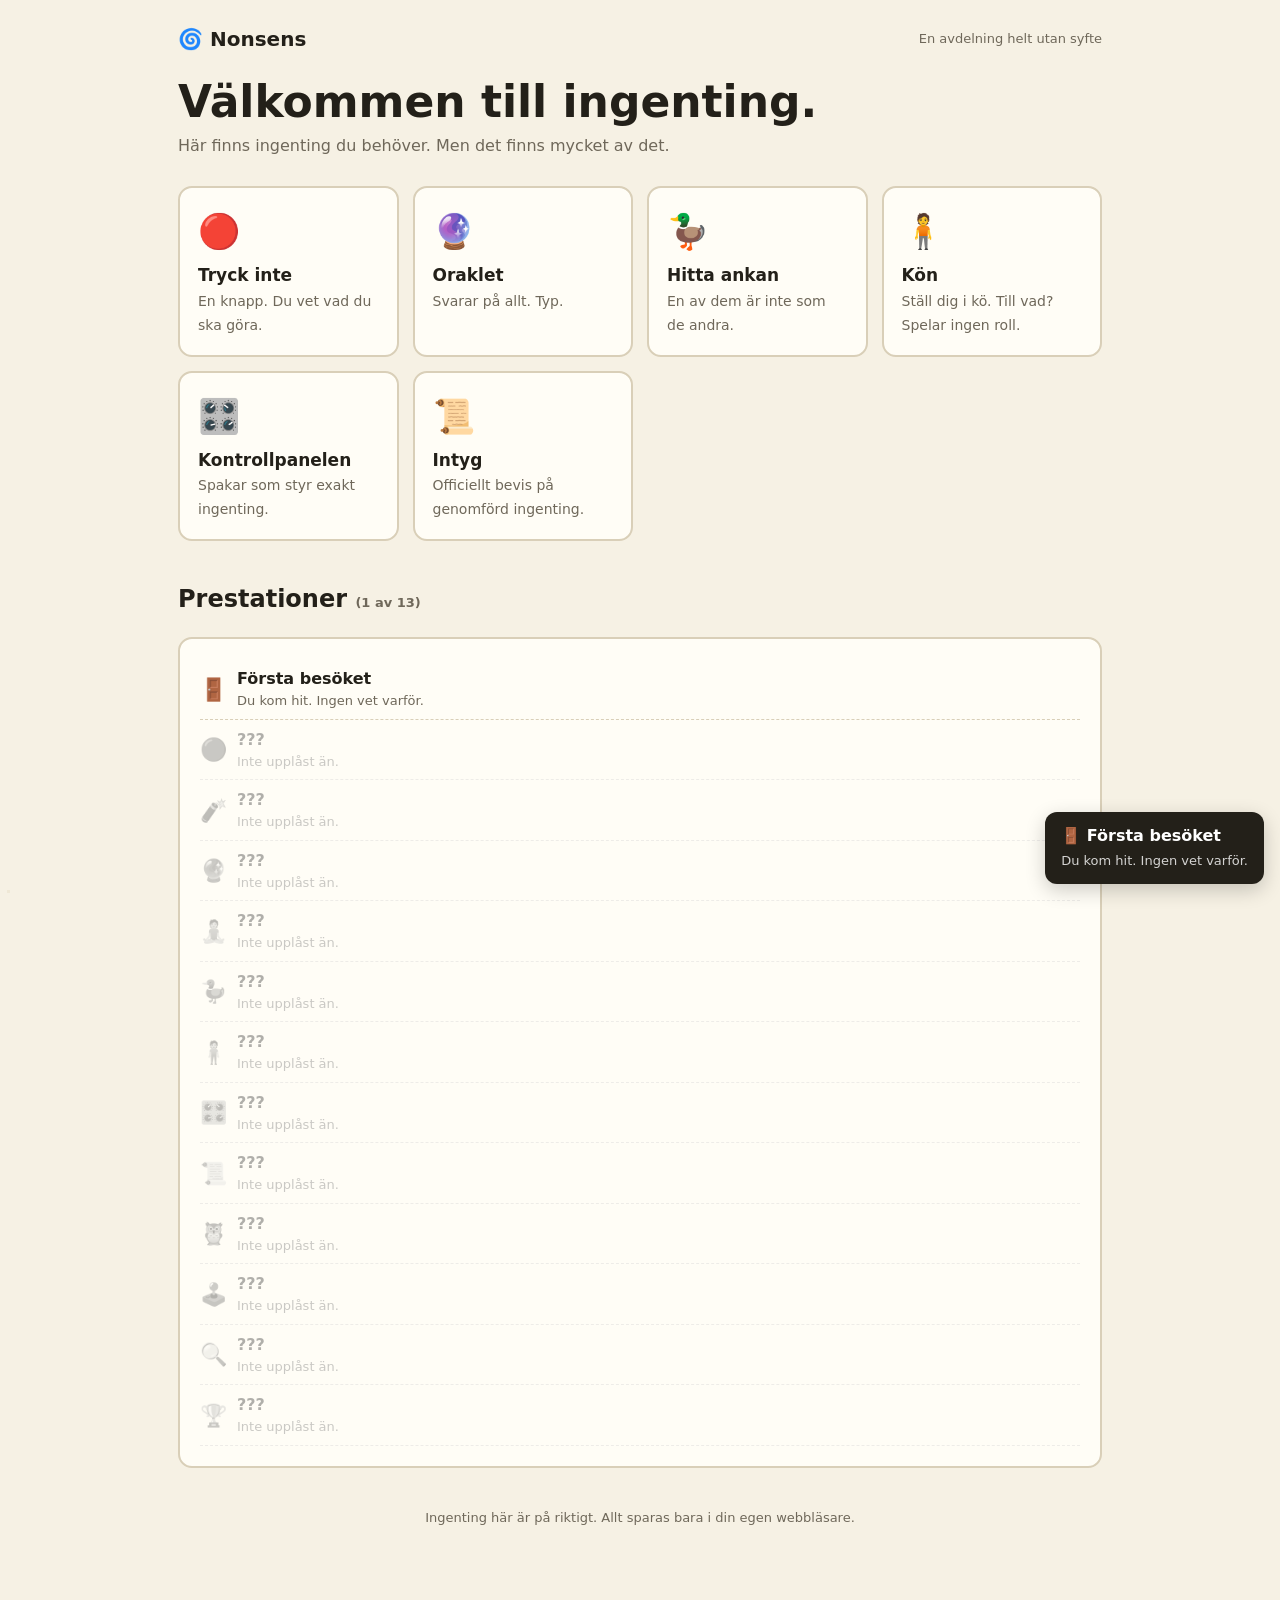
==== commit 4fbabcbb: "Ersätt partisidan med nonsenssajten Startsida med prestationer samt Tryck inte, Oraklet, Hitta ankan" ====
--- a/index.html
+++ b/index.html
@@ -3,575 +3,48 @@
 <head>
 <meta charset="utf-8">
 <meta name="viewport" content="width=device-width, initial-scale=1">
-<title>Henkelt – helt enkelt ett bättre Sverige</title>
-<meta name="description" content="Henkelt – helt enkelt ett bättre Sverige för dig och mig. Partiprogram, vad vi står för och fyraårsplaner mot Sverige 2050.">
-<style>
-:root{color-scheme:light dark;
---bg:light-dark(#f7f5f0,#121417);--card:light-dark(#ffffff,#1b1e22);--ink:light-dark(#1b1f24,#ece9e2);--muted:light-dark(#5b6168,#a3a8ae);
---line:light-dark(#e2ded4,#2c3035);--brand:light-dark(#0f5c5a,#5cc8c2);--brand-ink:light-dark(#ffffff,#08201f);--accent:light-dark(#e9b949,#f2c95f);
---soft:light-dark(#e6f1f0,#173332);--warn:light-dark(#8a4b00,#f5b25c);--warnbg:light-dark(#fff3e0,#33240f);--gov:light-dark(#5b2d8a,#c9a6f2);--govbg:light-dark(#f2ebfa,#291f36)}
-*{box-sizing:border-box}
-html{scroll-behavior:smooth}
-body{margin:0;font:17px/1.6 system-ui,-apple-system,"Segoe UI",Roboto,sans-serif;background:var(--bg);color:var(--ink)}
-a{color:var(--brand)}
-.wrap{max-width:1080px;margin:0 auto;padding:0 20px}
-header.top{position:sticky;top:0;z-index:10;background:color-mix(in srgb,var(--bg) 88%,transparent);backdrop-filter:blur(8px);border-bottom:1px solid var(--line)}
-header.top .wrap{display:flex;align-items:center;gap:20px;height:60px}
-.logo{font-weight:800;font-size:22px;letter-spacing:-.02em;color:var(--brand);text-decoration:none}
-nav{display:flex;gap:18px;margin-left:auto;flex-wrap:wrap}
-nav a{color:var(--muted);text-decoration:none;font-size:15px}
-nav a:hover,nav a:focus-visible{color:var(--ink)}
-.hero{padding:88px 0 72px;background:linear-gradient(160deg,var(--soft),transparent 70%)}
-.hero h1{font-size:clamp(40px,7vw,76px);line-height:1.02;margin:0 0 16px;letter-spacing:-.03em}
-.hero h1 em{font-style:normal;color:var(--brand)}
-.hero p.lead{font-size:clamp(18px,2.4vw,22px);max-width:640px;color:var(--muted);margin:0 0 28px}
-.btns{display:flex;gap:12px;flex-wrap:wrap}
-.btn{display:inline-block;padding:12px 20px;border-radius:999px;font-weight:600;text-decoration:none;border:2px solid var(--brand);font-size:16px;cursor:pointer;background:none;color:var(--brand)}
-.btn.primary{background:var(--brand);color:var(--brand-ink)}
-section{padding:64px 0;border-top:1px solid var(--line)}
-section h2{font-size:clamp(28px,4vw,40px);margin:0 0 8px;letter-spacing:-.02em}
-section .sub{color:var(--muted);margin:0 0 32px;max-width:800px;text-wrap:pretty}
-p,li{text-wrap:pretty}
-h1,h2,h3{text-wrap:balance}
-.pillars{display:grid;grid-template-columns:repeat(auto-fit,minmax(200px,1fr));gap:16px}
-.pillar{background:var(--card);border:1px solid var(--line);border-radius:16px;padding:22px}
-.pillar h3{margin:0 0 6px;font-size:19px}
-#shared{grid-template-columns:repeat(auto-fit,minmax(min(100%,400px),1fr));gap:12px}
-#shared .pillar{display:flex;gap:16px;align-items:flex-start;padding:18px 20px}
-#shared .pillar .ic{flex:0 0 40px;margin:0}
-#shared .pillar h3{font-size:17px;margin:2px 0 4px}
-.pillar p{margin:0;color:var(--muted);font-size:16px}
-.pillar .ic{width:40px;height:40px;border-radius:12px;background:var(--soft);color:var(--brand);display:grid;place-items:center;font-weight:800;margin-bottom:12px}
-.own{display:grid;grid-template-columns:repeat(auto-fit,minmax(min(100%,320px),1fr));gap:16px}
-.owncard{background:var(--brand);color:var(--brand-ink);border-radius:20px;padding:30px}
-.owncard h3{font-size:clamp(24px,3vw,32px);line-height:1.15;margin:8px 0 12px;letter-spacing:-.02em}
-.owncard p{margin:0 0 16px;opacity:.92}
-.owncard .when{font-size:13px;font-weight:700;text-transform:uppercase;letter-spacing:.06em;color:var(--accent)}
-.owncard .tag{background:color-mix(in srgb,var(--brand-ink) 16%,transparent);color:var(--brand-ink)}
-.ten{display:grid;gap:12px;counter-reset:n}
-.ten details{background:var(--card);border:1px solid var(--line);border-radius:14px;padding:0}
-.ten summary{list-style:none;cursor:pointer;padding:18px 20px;display:flex;gap:16px;align-items:center}
-.ten summary::-webkit-details-marker{display:none}
-.ten .num{flex:0 0 40px;height:40px;border-radius:50%;background:var(--brand);color:var(--brand-ink);display:grid;place-items:center;font-weight:800}
-.ten .t{font-weight:700;font-size:18px;flex:1}
-.ten .plan{font-size:13px;font-weight:600;color:var(--brand);background:var(--soft);padding:3px 10px;border-radius:999px;white-space:nowrap}
-.ten summary::after{content:"+";font-size:24px;color:var(--muted);margin-left:8px}
-.ten details[open] summary::after{content:"–"}
-.ten .body{padding:0 20px 18px 76px;color:var(--ink)}
-.ten .body p{margin:0 0 8px}
-.tags{display:flex;gap:6px;flex-wrap:wrap}
-.tag{font-size:12.5px;font-weight:600;padding:3px 9px;border-radius:999px;background:var(--soft);color:var(--brand)}
-.tag.u{background:var(--warnbg);color:var(--warn)}
-.tag.g{background:var(--govbg);color:var(--gov)}
-.timeline{display:grid;grid-template-columns:repeat(5,1fr);gap:8px;margin-bottom:20px;position:relative}
-.timeline button{all:unset;cursor:pointer;background:var(--card);border:1px solid var(--line);border-radius:14px;padding:14px 12px;text-align:center;transition:transform .15s}
-.timeline button:hover{transform:translateY(-2px)}
-.timeline button:focus-visible{outline:3px solid var(--accent);outline-offset:2px}
-.timeline button[aria-selected=true]{background:var(--brand);color:var(--brand-ink);border-color:var(--brand)}
-.timeline .y{display:block;font-size:13px;opacity:.8}
-.timeline .n{display:block;font-weight:800;font-size:18px}
-.planbox{background:var(--card);border:1px solid var(--line);border-radius:16px;padding:24px}
-.planbox h3{margin:0 0 4px;font-size:24px}
-.planbox .when{color:var(--muted);margin:0 0 14px}
-.planbox ul{margin:0;padding-left:20px}
-.planbox li{margin:4px 0}
-.gh{margin:16px 0 6px;font-size:15px;text-transform:uppercase;letter-spacing:.04em;color:var(--muted)}
-.goals li::marker{content:"✓  ";color:var(--brand)}
-.progress{height:8px;border-radius:99px;background:var(--line);margin:18px 0 0;overflow:hidden}
-.progress i{display:block;height:100%;background:linear-gradient(90deg,var(--brand),var(--accent));transition:width .3s}
-.tools{display:flex;gap:12px;flex-wrap:wrap;align-items:center;margin-bottom:16px}
-.tools input[type=search]{flex:1 1 260px;padding:12px 16px;border-radius:999px;border:1px solid var(--line);background:var(--card);color:var(--ink);font:inherit}
-.tools label{font-size:15px;color:var(--muted);display:flex;gap:6px;align-items:center;cursor:pointer}
-.chips{display:flex;gap:8px;flex-wrap:wrap;margin-bottom:24px}
-.chip{all:unset;cursor:pointer;padding:7px 14px;border-radius:999px;border:1px solid var(--line);background:var(--card);font-size:14.5px}
-.chip[aria-pressed=true]{background:var(--ink);color:var(--bg);border-color:var(--ink)}
-.chip:focus-visible{outline:3px solid var(--accent)}
-.area{background:var(--card);border:1px solid var(--line);border-radius:16px;padding:22px 24px;margin-bottom:14px}
-.area h3{margin:0 0 10px;font-size:21px}
-.area ul{margin:0;padding-left:20px}
-.area li{margin:6px 0}
-.area li .tags{display:inline-flex;margin-left:6px;vertical-align:middle}
-mark{background:var(--accent);color:#1b1f24;border-radius:3px;padding:0 2px}
-.count{color:var(--muted);font-size:15px;margin:-8px 0 16px}
-.empty{color:var(--muted);padding:20px;text-align:center}
-.about{max-width:760px}
-footer{padding:40px 0 60px;color:var(--muted);font-size:15px;border-top:1px solid var(--line)}
-
-.vision{background:var(--brand);color:var(--brand-ink);border-top:0}
-.vision .kicker{text-transform:uppercase;letter-spacing:.1em;font-size:14px;font-weight:700;color:var(--accent);margin:0 0 20px}
-.story p{text-wrap:balance;font-size:clamp(22px,3.2vw,34px);line-height:1.3;margin:0 0 14px;font-weight:600;letter-spacing:-.01em;max-width:900px}
-.story p.big{font-size:clamp(34px,5.5vw,60px);font-weight:800;letter-spacing:-.03em;margin:0 0 26px}
-.story p.accent{color:var(--accent);margin-top:30px}
-.reveal{opacity:0;transform:translateY(18px);transition:opacity .7s ease,transform .7s ease}
-.reveal.in{opacity:1;transform:none}
-.mapgrid{display:grid;grid-template-columns:minmax(0,1fr) minmax(0,1.2fr);gap:28px;align-items:start}
-.mapwrap{max-width:360px;margin:0 auto;width:100%}
-.sverige{width:100%;height:auto;display:block}
-.sverige .rg{fill:color-mix(in srgb,var(--brand) 22%,var(--bg));stroke:var(--bg);stroke-width:1.6;cursor:pointer;transition:fill .2s}
-.sverige .rg:hover,.sverige .rg:focus-visible{fill:color-mix(in srgb,var(--brand) 45%,var(--soft));outline:none}
-.sverige .rg.on{fill:color-mix(in srgb,var(--brand) 100%,var(--bg))}
-.ost circle{fill:color-mix(in srgb,var(--accent) 100%,var(--bg))}
-.ost .pulse{fill:none;stroke:color-mix(in srgb,var(--accent) 100%,var(--bg));stroke-width:2;transform-origin:center;transform-box:fill-box;animation:pulse 2s infinite}
-.ost text{font:700 14px system-ui,sans-serif;fill:color-mix(in srgb,var(--ink) 100%,var(--bg));paint-order:stroke;stroke:color-mix(in srgb,var(--bg) 100%,var(--ink));stroke-width:4px}
-.caps{pointer-events:none}
-.caps circle{fill:color-mix(in srgb,var(--accent) 100%,var(--bg))}
-.caps .pulse{fill:none;stroke:color-mix(in srgb,var(--accent) 100%,var(--bg));stroke-width:1.5;transform-origin:center;transform-box:fill-box;animation:pulse 2.4s infinite}
-.ost{pointer-events:none}
-@keyframes pulse{0%{transform:scale(.6);opacity:1}100%{transform:scale(2.2);opacity:0}}
-.regionbox,.personabox{background:var(--card);border:1px solid var(--line);border-radius:18px;padding:26px;position:sticky;top:80px}
-.personabox{position:static;margin-top:8px}
-.regionbox h3,.personabox h3{margin:0 0 4px;font-size:26px;letter-spacing:-.02em}
-.regionbox .lbl{color:var(--muted);margin:0 0 14px}
-.regionbox .str{margin:0 0 4px;padding:10px 14px;border-radius:12px;background:color-mix(in srgb,var(--brand) 12%,var(--bg));font-weight:700;font-size:1.05rem}
-.regionbox .str span{display:block;font-size:.75rem;font-weight:600;text-transform:uppercase;letter-spacing:.06em;color:var(--brand)}
-.regionbox .str em{display:block;font-style:normal;font-weight:400;font-size:.92rem;margin-top:6px}
-.regionbox .allt{margin:14px 0 0;font-size:.92rem}
-.regionbox .allt a{color:var(--brand);font-weight:600;text-decoration:none}
-.regionbox .allt a:hover{text-decoration:underline}
-.regionbox .strnote{color:var(--muted);font-size:.85rem;margin:0 0 14px}
-.regionbox ul,.personabox ul{margin:0;padding:0;list-style:none}
-.regionbox li,.personabox li{padding:10px 0 10px 30px;border-top:1px solid var(--line);position:relative}
-.regionbox li::before,.personabox li::before{content:"";position:absolute;left:4px;top:17px;width:12px;height:12px;border-radius:50%;background:var(--brand)}
-.regionbox li.star::before{background:var(--accent)}
-.hint{color:var(--muted);margin:0}
-@media (max-width:820px){.mapgrid{grid-template-columns:1fr}.mapwrap{max-width:300px}.regionbox{position:static}}
-@media (prefers-reduced-motion:reduce){.reveal{opacity:1;transform:none;transition:none}.ost .pulse,.caps .pulse{animation:none}}
-@media (max-width:720px){
- nav{display:none}
- .timeline{grid-template-columns:repeat(5,minmax(0,1fr));gap:4px}
- .timeline button{padding:10px 4px}
- .timeline .n{font-size:15px}.timeline .y{font-size:11px}
- .ten .body{padding-left:20px}
- .ten .plan{display:none}
-}
-@media (prefers-reduced-motion:reduce){html{scroll-behavior:auto}.timeline button,.progress i{transition:none}}
-</style>
+<title>Nonsens – helt utan syfte</title>
+<link rel="stylesheet" href="style.css">
 </head>
 <body>
-<header class="top"><div class="wrap">
- <a class="logo" href="#start">Hen<span>kelt</span></a>
- <nav aria-label="Huvudmeny">
-  <a href="#karta">Hela Sverige</a><a href="#dig">För dig</a><a href="#tio">Detta är vi</a><a href="#egenvag">Egen väg</a><a href="#planer">Fyraårsplaner</a><a href="#program">Programmet</a>
- </nav>
-</div></header>
+<div class="wrap">
+  <header class="top"><a class="home" href="./">🌀 Nonsens</a><span class="tag">En avdelning helt utan syfte</span></header>
+  <h1>Välkommen till ingenting.</h1>
+  <p class="lead">Här finns ingenting du behöver. Men det finns mycket av det.</p>
 
-<main id="start">
-<div class="hero"><div class="wrap">
- <h1>Helt enkelt ett <em>bättre Sverige</em><br>för dig och mig.</h1>
- <p class="lead">En stark stat som tar ansvar för skola, vård, omsorg och infrastruktur. En arbetsmarknad där företag och människor kan röra sig fritt. Ett Sverige som använder hela landet, från Ystad till Kiruna.</p>
- <div class="btns"><a class="btn primary" href="#tio">Detta är vi</a><a class="btn" href="#vision">Sverige 2050</a></div>
-</div></div>
+  <div class="grid">
+    <a class="tile" href="knappen.html"><span class="em">🔴</span><b>Tryck inte</b><span class="d">En knapp. Du vet vad du ska göra.</span></a>
+    <a class="tile" href="oraklet.html"><span class="em">🔮</span><b>Oraklet</b><span class="d">Svarar på allt. Typ.</span></a>
+    <a class="tile" href="ankor.html"><span class="em">🦆</span><b>Hitta ankan</b><span class="d">En av dem är inte som de andra.</span></a>
+    <a class="tile" href="kon.html"><span class="em">🧍</span><b>Kön</b><span class="d">Ställ dig i kö. Till vad? Spelar ingen roll.</span></a>
+    <a class="tile" href="panel.html"><span class="em">🎛️</span><b>Kontrollpanelen</b><span class="d">Spakar som styr exakt ingenting.</span></a>
+    <a class="tile" href="intyg.html"><span class="em">📜</span><b>Intyg</b><span class="d">Officiellt bevis på genomförd ingenting.</span></a>
+  </div>
 
-<section id="vision" class="vision"><div class="wrap">
- <p class="kicker reveal">Vår vision</p>
- <div class="story">
-  <p class="reveal big">Det är år 2050.</p>
-  <p class="reveal">Riksdag och regering sitter i Östersund, och Norrland växer.</p>
-  <p class="reveal">Din skola är statlig och lika bra i Pajala som i Lund.</p>
-  <p class="reveal">Vården tar emot dig inom 30 dagar, var du än bor.</p>
-  <p class="reveal">Bussen hem på landsbygden är gratis.</p>
-  <p class="reveal">Och politiken bygger på det som fungerar.</p>
-  <p class="reveal big accent">Det är dit vi är på väg. Helt enkelt.</p>
- </div>
-</div></section>
+  <h2 style="margin-top:40px">Prestationer <span class="muted small" id="achcount"></span></h2>
+  <div class="card" id="achlist"></div>
 
-<section id="karta"><div class="wrap">
- <h2>Hela Sverige ska med</h2>
- <p class="sub">Klicka på din region och se vad Henkelt betyder där du bor.</p>
- <div class="mapgrid">
-  <div class="mapwrap"><svg viewBox="0 0 400 893.5" class="sverige" aria-label="Karta över Sveriges regioner"><path class="rg" tabindex="0" role="button" data-n="Gävleborg" aria-label="Gävleborg" d="M192.1,549.0L187.8,544.2L189.2,538.8L188.1,531.1L185.4,527.8L186.0,515.6L187.0,509.1L184.2,504.4L186.7,501.8L183.7,498.4L185.9,492.7L183.0,487.2L183.5,483.0L191.6,478.2L194.2,483.2L196.5,478.6L192.8,477.3L190.9,470.4L191.1,464.2L194.9,455.2L195.8,449.6L186.9,447.6L180.9,447.4L164.8,442.8L156.3,442.2L138.5,436.0L135.5,436.4L130.2,440.8L133.2,448.8L132.0,451.6L123.1,459.2L123.1,468.9L114.3,469.7L109.6,467.8L107.0,471.5L103.4,485.9L109.0,487.7L110.4,492.3L122.4,492.3L124.9,489.0L133.1,501.9L138.8,508.4L140.8,516.1L143.8,520.3L147.4,522.5L154.7,524.5L157.9,531.7L162.3,537.9L162.0,540.8L156.1,551.9L162.1,562.4L166.5,566.4L171.9,575.6L174.7,576.0L180.0,570.4L184.2,571.2L187.4,569.5L187.2,564.6L190.2,558.0L192.1,549.0Z"/><path class="rg" tabindex="0" role="button" data-n="Jönköping" aria-label="Jönköping" d="M136.1,771.7L134.4,765.8L135.4,756.8L138.5,755.4L139.5,752.3L138.1,748.6L139.6,746.2L132.8,739.1L125.3,738.3L123.9,737.2L120.0,725.9L122.3,719.6L119.0,710.1L114.2,714.1L106.9,713.0L103.5,710.2L101.7,705.6L95.9,720.2L95.1,725.7L90.0,729.1L81.0,729.9L81.5,734.6L80.2,738.5L78.9,748.6L74.6,757.1L70.6,762.4L67.6,764.8L61.5,775.3L60.7,778.3L62.2,782.8L65.3,779.2L70.1,777.7L76.1,781.1L76.6,784.1L79.2,786.6L81.9,783.2L84.7,785.3L87.1,783.0L90.6,782.3L93.5,784.6L95.8,790.9L98.9,792.5L100.6,788.4L99.5,784.1L100.3,776.2L110.6,771.2L113.4,770.7L117.7,775.6L124.6,772.7L126.4,770.2L132.0,770.1L136.1,771.7Z"/><path class="rg" tabindex="0" role="button" data-n="Kalmar" aria-label="Kalmar" d="M182.8,763.1L179.5,765.6L179.3,770.5L177.8,772.3L177.1,777.8L171.8,792.6L168.9,793.9L162.1,815.2L162.5,835.8L164.9,835.2L167.2,828.2L169.6,813.7L173.8,797.9L175.3,796.9L176.9,791.0L176.6,787.5L178.5,784.4L179.7,778.7L182.6,770.7L181.8,767.8L182.8,763.1ZM170.9,721.0L168.2,715.1L163.4,712.1L159.1,712.1L155.2,715.5L151.1,715.1L152.2,721.8L151.2,729.2L147.8,732.1L142.7,729.5L138.7,730.3L132.8,739.1L139.6,746.2L138.1,748.6L139.5,752.3L138.5,755.4L135.4,756.8L134.4,765.8L137.4,775.3L139.9,777.0L143.9,784.2L145.2,788.3L143.2,791.5L135.4,791.8L136.4,797.0L131.3,801.4L132.1,806.6L131.7,814.3L130.4,819.3L137.5,818.0L143.8,826.3L149.3,829.5L151.9,828.9L152.8,823.4L156.4,815.0L157.7,808.3L161.5,806.7L160.8,801.3L162.4,798.0L164.2,788.8L163.4,784.6L166.3,782.1L166.8,778.3L164.1,774.0L164.7,766.3L166.3,762.0L170.0,758.8L171.0,754.7L169.2,749.2L168.6,741.0L171.5,740.6L170.6,735.6L164.0,727.1L168.0,724.5L171.7,727.4L173.6,725.3L170.9,721.0Z"/><path class="rg" tabindex="0" role="button" data-n="Dalarna" aria-label="Dalarna" d="M103.4,485.9L97.7,485.3L76.5,481.5L68.0,465.4L69.7,458.9L66.7,456.1L63.7,456.4L59.5,453.9L51.7,445.7L37.0,441.5L37.1,443.9L32.3,477.2L40.1,486.5L46.1,488.8L54.2,500.3L52.4,511.1L50.2,514.6L49.1,520.8L50.5,524.4L61.0,536.4L64.0,543.1L66.0,545.2L74.1,560.6L78.4,563.2L83.9,572.7L93.4,574.8L96.5,582.7L102.4,587.3L110.6,588.6L112.2,583.3L115.6,584.0L126.5,588.7L133.2,597.4L135.6,591.5L140.1,591.7L142.2,580.2L144.2,578.1L149.1,577.4L153.9,579.1L155.0,582.9L159.7,584.7L164.4,582.5L166.9,578.3L171.9,575.6L166.5,566.4L162.1,562.4L156.1,551.9L162.0,540.8L162.3,537.9L157.9,531.7L154.7,524.5L147.4,522.5L143.8,520.3L140.8,516.1L138.8,508.4L133.1,501.9L124.9,489.0L122.4,492.3L110.4,492.3L109.0,487.7L103.4,485.9Z"/><path class="rg" tabindex="0" role="button" data-n="Kronoberg" aria-label="Kronoberg" d="M136.1,771.7L132.0,770.1L126.4,770.2L124.6,772.7L117.7,775.6L113.4,770.7L110.6,771.2L100.3,776.2L99.5,784.1L100.6,788.4L98.9,792.5L95.8,790.9L93.5,784.6L90.6,782.3L87.1,783.0L84.7,785.3L81.9,783.2L79.2,786.6L77.0,791.6L68.8,794.2L67.8,796.5L67.4,805.0L71.7,814.3L71.8,818.7L73.3,823.1L75.6,823.1L88.4,819.5L91.5,815.5L97.1,816.6L105.2,819.6L110.8,824.6L116.6,825.9L119.1,821.6L122.4,820.6L125.9,821.9L129.7,820.2L130.5,816.1L131.7,814.3L132.1,806.6L131.3,801.4L136.4,797.0L135.4,791.8L143.2,791.5L145.2,788.3L143.9,784.2L139.9,777.0L137.4,775.3L136.1,771.7Z"/><path class="rg" tabindex="0" role="button" data-n="Örebro" aria-label="Örebro" d="M133.2,597.4L126.5,588.7L115.6,584.0L112.2,583.3L110.6,588.6L102.4,587.3L102.6,589.6L99.4,592.4L101.4,594.6L102.2,610.2L103.4,616.9L103.0,622.5L98.7,635.4L98.2,653.9L101.2,665.1L104.6,672.8L109.9,672.4L113.5,678.1L119.6,674.6L124.5,667.5L127.8,665.1L132.4,665.1L135.8,663.2L138.4,657.2L138.8,652.6L141.1,648.8L143.9,647.0L144.0,646.0L142.9,642.2L138.6,635.9L139.0,628.3L142.3,626.2L138.9,614.0L136.3,613.4L137.0,606.6L133.2,597.4Z"/><path class="rg" tabindex="0" role="button" data-n="Östergötland" aria-label="Östergötland" d="M173.8,678.9L169.2,675.3L163.8,675.1L159.0,666.5L152.3,659.9L145.2,654.4L141.4,656.0L138.4,657.2L135.8,663.2L132.4,665.1L127.8,665.1L124.5,667.5L119.6,674.6L113.5,678.1L101.7,705.6L103.5,710.2L106.9,713.0L114.2,714.1L119.0,710.1L122.3,719.6L120.0,725.9L123.9,737.2L125.3,738.3L132.8,739.1L138.7,730.3L142.7,729.5L147.8,732.1L151.2,729.2L152.2,721.8L151.1,715.1L155.2,715.5L159.1,712.1L163.4,712.1L168.2,715.1L170.9,721.0L175.0,706.7L172.2,702.7L173.8,699.0L172.0,691.8L176.4,688.7L174.0,682.9L169.4,679.4L162.4,681.3L157.0,676.6L173.8,678.9Z"/><path class="rg" tabindex="0" role="button" data-n="Södermanland" aria-label="Södermanland" d="M179.5,620.3L175.9,621.7L158.7,625.4L158.4,630.5L150.0,631.6L146.8,639.2L142.9,642.2L143.9,647.0L141.1,648.8L138.8,652.6L141.4,656.0L145.2,654.4L152.3,659.9L159.0,666.5L163.8,675.1L169.2,675.3L173.8,678.9L178.2,679.4L183.4,677.1L185.5,672.5L189.0,672.6L194.6,668.6L199.7,660.4L198.5,657.3L192.3,655.1L189.3,640.2L191.0,633.8L194.1,629.9L188.0,622.3L185.1,620.6L179.5,620.3Z"/><path class="rg" tabindex="0" role="button" data-n="Västmanland" aria-label="Västmanland" d="M143.1,641.5L146.8,639.2L150.0,631.6L158.4,630.5L158.7,625.4L175.9,621.7L179.5,620.3L177.5,611.3L174.3,603.8L176.2,597.3L182.1,600.2L186.1,597.3L187.0,587.0L189.4,585.9L192.3,576.6L191.8,573.4L187.4,569.5L184.2,571.2L180.0,570.4L174.7,576.0L171.9,575.6L166.9,578.3L164.4,582.5L159.7,584.7L155.0,582.9L153.9,579.1L149.1,577.4L144.2,578.1L142.2,580.2L140.1,591.7L135.6,591.5L133.2,597.4L137.0,606.6L136.3,613.4L138.9,614.0L142.3,626.2L139.0,628.3L138.6,635.9L143.1,641.5Z"/><path class="rg" tabindex="0" role="button" data-n="Halland" aria-label="Halland" d="M61.5,775.3L56.5,772.5L56.3,767.4L50.2,765.8L45.5,762.6L43.1,766.1L40.6,765.6L39.4,760.5L40.1,757.1L37.6,753.5L36.6,745.3L29.4,748.2L24.7,747.5L25.6,753.6L24.7,759.2L29.1,755.6L30.7,759.8L33.6,775.9L35.6,782.7L37.5,784.2L38.8,791.3L41.7,792.6L45.7,797.2L46.2,801.8L49.7,808.6L54.0,808.4L56.0,815.1L55.2,819.8L57.2,821.8L58.5,826.6L65.0,828.4L69.9,823.4L73.3,823.1L71.8,818.7L71.7,814.3L67.4,805.0L67.8,796.5L68.8,794.2L77.0,791.6L79.2,786.6L76.6,784.1L76.1,781.1L70.1,777.7L65.3,779.2L62.2,782.8L60.7,778.3L61.5,775.3Z"/><path class="rg" tabindex="0" role="button" data-n="Värmland" aria-label="Värmland" d="M102.4,587.3L96.5,582.7L93.4,574.8L83.9,572.7L78.4,563.2L74.1,560.6L66.0,545.2L64.0,543.1L61.0,536.4L50.5,524.4L49.1,520.8L43.0,521.3L35.9,523.5L35.2,525.7L36.9,530.9L38.9,540.5L42.1,546.8L45.5,556.1L45.5,564.0L42.3,570.4L43.3,576.8L43.0,582.0L41.0,586.4L36.2,592.4L31.7,596.4L25.6,596.1L22.7,598.1L24.4,604.7L24.0,608.9L22.1,611.9L17.9,614.4L17.4,618.5L20.7,631.5L21.6,638.7L25.8,638.9L29.5,641.9L33.0,638.4L35.2,641.0L45.6,646.8L47.7,643.6L50.5,646.1L51.4,651.6L53.6,655.8L55.8,667.1L66.8,671.8L71.6,670.7L69.6,665.3L72.0,657.1L76.8,651.4L95.5,652.1L98.2,653.9L98.7,635.4L103.0,622.5L103.4,616.9L102.2,610.2L101.4,594.6L99.4,592.4L102.6,589.6L102.4,587.3Z"/><path class="rg" tabindex="0" role="button" data-n="Jämtland" aria-label="Jämtland" d="M103.4,485.9L107.0,471.5L109.6,467.8L114.3,469.7L123.1,468.9L123.1,459.2L132.0,451.6L133.2,448.8L130.2,440.8L125.2,441.3L121.3,439.8L114.7,431.5L115.3,427.7L113.9,421.1L119.1,419.3L124.5,419.8L137.9,416.6L146.4,412.8L159.5,411.9L163.4,407.9L170.1,399.0L179.6,394.4L155.4,369.3L150.5,363.8L148.0,350.6L154.8,348.1L157.9,348.8L164.8,347.8L168.0,345.9L169.2,338.3L172.7,327.5L157.9,312.0L152.5,311.5L149.4,305.6L143.4,300.8L142.1,295.6L138.8,297.8L135.5,293.4L128.2,286.6L127.5,281.5L122.7,279.3L119.9,273.6L115.8,271.3L110.3,263.4L99.0,256.1L77.7,290.6L92.1,299.9L93.5,315.3L93.1,317.7L88.1,327.4L86.7,328.1L65.1,322.8L57.4,324.8L48.2,331.5L36.3,351.1L32.5,354.9L33.6,364.3L27.1,375.1L34.1,393.9L30.5,399.0L32.1,411.3L30.1,420.9L36.1,437.3L37.0,441.5L51.7,445.7L59.5,453.9L63.7,456.4L66.7,456.1L69.7,458.9L68.0,465.4L76.5,481.5L97.7,485.3L103.4,485.9Z"/><path class="rg" tabindex="0" role="button" data-n="Norrbotten" aria-label="Norrbotten" d="M320.9,259.0L322.0,253.8L319.5,248.4L324.6,244.8L318.1,237.8L331.9,236.5L334.7,232.9L330.7,230.7L338.9,227.3L345.5,222.4L341.6,220.0L344.8,213.7L343.7,208.8L348.1,208.4L351.2,211.5L359.4,210.7L365.8,213.7L367.0,215.9L375.8,209.7L393.7,211.9L399.3,210.9L400.0,208.6L396.7,201.6L395.6,195.0L391.6,187.6L386.5,184.7L384.8,178.2L384.0,169.7L385.1,167.2L391.4,161.4L391.7,149.2L395.0,145.1L393.0,140.2L385.3,129.7L382.2,122.9L383.4,115.3L386.9,114.0L387.8,105.5L377.6,101.2L381.3,94.6L379.2,84.8L379.6,75.3L384.6,72.0L376.1,64.3L374.5,59.3L369.0,59.1L369.1,53.4L366.0,48.2L352.3,39.9L343.0,36.6L335.9,36.5L331.2,30.6L317.3,22.8L305.3,10.9L300.2,9.3L301.1,4.5L291.5,0.0L275.6,0.9L282.9,8.2L283.4,15.1L279.7,24.6L277.1,28.0L271.3,32.3L280.0,36.5L272.8,43.9L270.3,44.8L256.6,40.0L243.0,34.6L230.9,34.9L224.5,30.2L216.4,32.7L215.3,41.8L216.9,54.7L216.3,57.3L209.7,68.2L208.0,69.6L190.4,60.8L187.3,65.0L174.6,73.5L173.2,75.7L168.5,90.7L164.7,96.5L161.1,98.9L156.0,99.7L153.8,105.3L163.3,119.8L162.6,129.5L151.1,140.2L139.8,159.0L132.3,166.1L133.8,175.0L145.7,180.1L165.1,193.2L176.9,197.8L195.0,214.1L204.4,220.5L216.2,225.4L222.1,231.1L228.4,234.4L232.6,234.6L236.3,239.0L248.9,246.3L249.5,249.5L254.2,252.8L261.1,249.8L263.4,247.1L276.0,243.1L311.2,252.7L320.9,259.0Z"/><path class="rg" tabindex="0" role="button" data-n="Västernorrland" aria-label="Västernorrland" d="M251.5,364.1L248.1,355.2L240.5,343.7L231.9,339.6L227.1,338.3L222.3,329.8L202.9,335.9L177.5,331.3L172.7,327.5L169.2,338.3L168.0,345.9L164.8,347.8L157.9,348.8L154.8,348.1L148.0,350.6L150.5,363.8L155.4,369.3L179.6,394.4L170.1,399.0L163.4,407.9L159.5,411.9L146.4,412.8L137.9,416.6L124.5,419.8L119.1,419.3L113.9,421.1L115.3,427.7L114.7,431.5L121.3,439.8L125.2,441.3L130.2,440.8L135.5,436.4L138.5,436.0L156.3,442.2L164.8,442.8L180.9,447.4L186.9,447.6L195.8,449.6L197.3,443.0L192.6,437.8L191.2,432.9L191.0,426.7L193.9,424.2L198.2,430.5L201.8,426.7L206.9,426.5L208.4,423.4L212.5,420.6L210.4,416.3L211.2,412.9L206.5,399.1L208.8,399.4L208.9,405.5L212.8,403.6L215.6,405.5L219.4,401.6L223.4,404.3L226.9,400.2L227.2,394.5L225.5,392.4L229.9,382.3L234.3,383.7L239.1,380.1L242.8,382.1L246.6,373.1L250.1,371.6L251.5,364.1Z"/><path class="rg" tabindex="0" role="button" data-n="Västerbotten" aria-label="Västerbotten" d="M320.9,259.0L311.2,252.7L276.0,243.1L263.4,247.1L261.1,249.8L254.2,252.8L249.5,249.5L248.9,246.3L236.3,239.0L232.6,234.6L228.4,234.4L222.1,231.1L216.2,225.4L204.4,220.5L195.0,214.1L176.9,197.8L165.1,193.2L145.7,180.1L133.8,175.0L134.0,180.2L120.9,188.2L105.2,190.0L108.3,208.4L108.1,212.4L105.8,217.7L104.2,233.1L104.4,242.7L99.8,249.3L99.0,255.4L110.3,263.4L115.8,271.3L119.9,273.6L122.7,279.3L127.5,281.5L128.2,286.6L135.5,293.4L138.8,297.8L142.1,295.6L143.4,300.8L149.4,305.6L152.5,311.5L157.9,312.0L172.7,327.5L177.5,331.3L202.9,335.9L222.3,329.8L227.1,338.3L231.9,339.6L240.5,343.7L248.1,355.2L251.5,364.1L255.7,360.7L259.5,359.9L262.9,365.8L265.5,363.6L264.9,359.7L268.8,354.9L274.7,350.5L281.9,351.2L282.1,345.7L285.3,344.4L287.9,340.3L293.5,341.8L299.9,329.7L302.1,318.9L306.7,314.3L310.5,308.6L317.1,304.4L321.7,299.2L318.1,296.9L317.3,292.9L314.5,289.0L310.6,288.1L312.6,283.0L310.1,279.9L308.6,274.1L310.9,266.2L314.7,266.0L317.4,259.8L320.9,259.0Z"/><path class="rg" tabindex="0" role="button" data-n="Gotland" aria-label="Gotland" d="M235.2,730.7L233.9,725.6L231.3,726.7L229.4,731.3L225.3,733.1L221.1,741.6L216.1,747.8L214.6,752.2L216.6,760.8L214.2,768.6L216.1,770.5L218.1,776.8L217.4,791.1L222.1,786.2L221.7,780.1L224.4,775.5L229.3,771.3L233.0,769.7L231.6,766.2L234.8,761.7L239.7,759.1L239.0,756.9L235.4,756.2L234.5,752.4L236.0,745.9L234.6,744.6L236.0,739.2L240.0,737.9L240.5,734.3L244.4,731.6L241.7,726.0L238.7,726.9L235.2,730.7ZM248.6,720.9L244.5,722.3L242.9,726.4L245.8,729.9L248.6,720.9Z"/><path class="rg" tabindex="0" role="button" data-n="Stockholm" aria-label="Stockholm" d="M198.5,657.3L199.9,653.8L203.8,652.6L203.5,660.0L209.0,660.9L212.5,651.1L223.2,643.5L219.7,637.9L222.3,635.0L230.1,634.9L229.9,630.5L226.0,626.7L225.9,632.3L220.9,630.5L216.5,633.7L212.5,629.1L215.6,626.0L219.6,627.4L232.2,615.5L235.1,609.2L238.8,607.1L242.9,607.5L244.4,604.6L237.6,602.6L239.5,599.4L243.9,600.6L244.0,596.5L238.8,593.2L236.4,585.3L231.1,580.1L228.1,581.8L225.3,586.9L223.1,597.4L215.9,602.0L213.9,605.9L211.4,605.9L204.5,609.8L201.1,608.7L198.3,611.5L198.7,617.2L196.5,625.4L194.1,629.9L191.0,633.8L189.3,640.2L192.3,655.1L198.5,657.3Z"/><path class="rg" tabindex="0" role="button" data-n="Uppsala" aria-label="Uppsala" d="M228.1,581.8L224.0,577.1L223.4,572.8L224.3,567.0L219.7,566.9L214.2,559.4L210.2,555.9L208.7,550.6L205.5,551.5L200.1,556.1L198.1,547.5L192.1,549.0L190.2,558.0L187.2,564.6L187.4,569.5L191.8,573.4L192.3,576.6L189.4,585.9L187.0,587.0L186.1,597.3L182.1,600.2L176.2,597.3L174.3,603.8L177.5,611.3L179.5,620.3L185.1,620.6L188.0,622.3L194.1,629.9L196.5,625.4L198.7,617.2L198.3,611.5L201.1,608.7L204.5,609.8L211.4,605.9L213.9,605.9L215.9,602.0L223.1,597.4L225.3,586.9L228.1,581.8Z"/><path class="rg" tabindex="0" role="button" data-n="Blekinge" aria-label="Blekinge" d="M151.9,828.9L149.3,829.5L143.8,826.3L137.5,818.0L130.4,819.3L129.7,820.2L126.8,820.3L125.9,821.9L122.4,820.6L119.1,821.6L116.6,825.9L110.8,824.6L105.2,819.6L101.3,828.2L102.4,833.5L105.2,835.2L106.6,840.7L105.6,847.3L107.3,850.1L110.5,850.6L112.1,848.8L109.6,841.2L110.8,839.8L117.8,839.5L120.7,840.8L134.3,839.3L136.8,837.3L141.6,840.5L145.3,845.2L147.8,839.4L151.1,834.1L151.9,828.9Z"/><path class="rg" tabindex="0" role="button" data-n="Västra Götaland" aria-label="Västra Götaland" d="M19.3,716.4L12.8,717.0L12.9,723.2L14.9,724.5L19.1,720.4L19.3,716.4ZM20.9,704.2L14.7,705.1L9.1,711.7L12.5,714.7L14.6,712.2L18.4,713.9L21.3,712.1L20.9,704.2ZM113.5,678.1L109.9,672.4L104.6,672.8L101.2,665.1L98.2,653.9L95.5,652.1L76.8,651.4L72.0,657.1L69.6,665.3L71.6,670.7L66.8,671.8L55.8,667.1L53.6,655.8L51.4,651.6L50.5,646.1L47.7,643.6L45.6,646.8L35.2,641.0L33.0,638.4L29.5,641.9L25.8,638.9L21.5,638.8L17.0,660.2L13.4,662.5L10.5,661.8L10.6,657.6L7.6,649.0L3.4,649.1L0.7,653.0L0.0,658.0L2.5,661.0L3.8,668.1L2.2,672.2L4.3,677.9L4.6,688.8L3.6,696.1L8.4,697.2L11.9,703.4L14.1,704.0L19.0,698.9L21.4,698.9L23.5,707.3L20.7,715.7L21.3,717.9L17.9,728.0L19.7,734.3L18.3,738.4L22.6,741.0L24.7,747.5L29.4,748.2L36.6,745.3L37.6,753.5L40.1,757.1L39.4,760.5L40.6,765.6L43.1,766.1L45.5,762.6L50.2,765.8L56.3,767.4L56.5,772.5L61.5,775.3L67.6,764.8L70.6,762.4L74.6,757.1L78.9,748.6L80.2,738.5L81.5,734.6L81.0,729.9L90.0,729.1L95.1,725.7L95.9,720.2L101.7,705.6L113.5,678.1Z"/><path class="rg" tabindex="0" role="button" data-n="Skåne" aria-label="Skåne" d="M105.2,819.6L97.1,816.6L91.5,815.5L88.4,819.5L75.6,823.1L73.3,823.1L69.9,823.4L65.0,828.4L58.5,826.6L57.2,821.8L55.2,819.8L52.9,821.9L49.2,820.3L46.4,823.4L49.7,827.3L52.9,833.4L48.9,836.3L47.1,834.0L42.8,832.8L46.0,843.2L50.4,851.0L52.5,858.2L55.7,861.6L55.6,867.1L58.3,868.5L59.8,872.0L58.8,875.2L55.8,878.3L55.8,882.1L58.0,889.9L66.6,893.5L69.6,893.5L77.3,888.8L85.0,887.8L91.5,890.8L94.2,890.5L99.7,881.9L99.6,879.3L94.6,868.7L95.0,862.5L99.2,853.8L105.6,847.3L106.6,840.7L105.2,835.2L102.4,833.5L101.3,828.2L105.2,819.6Z"/><g class="caps" aria-hidden="true"><g class="cap" data-r="Stockholm"><circle class="pulse" cx="213.3" cy="633.5" r="6" style="animation-delay:0.00s"/><circle cx="213.3" cy="633.5" r="3"/><title>Stockholm</title></g><g class="cap" data-r="Uppsala"><circle class="pulse" cx="200.1" cy="598.9" r="6" style="animation-delay:0.37s"/><circle cx="200.1" cy="598.9" r="3"/><title>Uppsala</title></g><g class="cap" data-r="Södermanland"><circle class="pulse" cx="180.8" cy="671.3" r="6" style="animation-delay:0.74s"/><circle cx="180.8" cy="671.3" r="3"/><title>Nyköping</title></g><g class="cap" data-r="Östergötland"><circle class="pulse" cx="138.2" cy="693.5" r="6" style="animation-delay:1.11s"/><circle cx="138.2" cy="693.5" r="3"/><title>Linköping</title></g><g class="cap" data-r="Jönköping"><circle class="pulse" cx="93.5" cy="734.6" r="6" style="animation-delay:1.48s"/><circle cx="93.5" cy="734.6" r="3"/><title>Jönköping</title></g><g class="cap" data-r="Kronoberg"><circle class="pulse" cx="113.4" cy="793.4" r="6" style="animation-delay:1.85s"/><circle cx="113.4" cy="793.4" r="3"/><title>Växjö</title></g><g class="cap" data-r="Kalmar"><circle class="pulse" cx="160.9" cy="807.7" r="6" style="animation-delay:0.22s"/><circle cx="160.9" cy="807.7" r="3"/><title>Kalmar</title></g><g class="cap" data-r="Gotland"><circle class="pulse" cx="220.4" cy="743.8" r="6" style="animation-delay:0.59s"/><circle cx="220.4" cy="743.8" r="3"/><title>Visby</title></g><g class="cap" data-r="Blekinge"><circle class="pulse" cx="137.3" cy="840.3" r="6" style="animation-delay:0.96s"/><circle cx="137.3" cy="840.3" r="3"/><title>Karlskrona</title></g><g class="cap" data-r="Skåne"><circle class="pulse" cx="58.0" cy="876.9" r="6" style="animation-delay:1.33s"/><circle cx="58.0" cy="876.9" r="3"/><title>Malmö</title></g><g class="cap" data-r="Halland"><circle class="pulse" cx="53.7" cy="807.1" r="6" style="animation-delay:1.70s"/><circle cx="53.7" cy="807.1" r="3"/><title>Halmstad</title></g><g class="cap" data-r="Västra Götaland"><circle class="pulse" cx="26.4" cy="739.2" r="6" style="animation-delay:0.07s"/><circle cx="26.4" cy="739.2" r="3"/><title>Göteborg</title></g><g class="cap" data-r="Värmland"><circle class="pulse" cx="73.3" cy="630.2" r="6" style="animation-delay:0.44s"/><circle cx="73.3" cy="630.2" r="3"/><title>Karlstad</title></g><g class="cap" data-r="Örebro"><circle class="pulse" cx="125.7" cy="637.4" r="6" style="animation-delay:0.81s"/><circle cx="125.7" cy="637.4" r="3"/><title>Örebro</title></g><g class="cap" data-r="Västmanland"><circle class="pulse" cx="166.7" cy="615.2" r="6" style="animation-delay:1.18s"/><circle cx="166.7" cy="615.2" r="3"/><title>Västerås</title></g><g class="cap" data-r="Dalarna"><circle class="pulse" cx="138.5" cy="549.9" r="6" style="animation-delay:1.55s"/><circle cx="138.5" cy="549.9" r="3"/><title>Falun</title></g><g class="cap" data-r="Gävleborg"><circle class="pulse" cx="184.8" cy="546.0" r="6" style="animation-delay:1.92s"/><circle cx="184.8" cy="546.0" r="3"/><title>Gävle</title></g><g class="cap" data-r="Västernorrland"><circle class="pulse" cx="209.3" cy="418.1" r="6" style="animation-delay:0.29s"/><circle cx="209.3" cy="418.1" r="3"/><title>Härnösand</title></g><g class="cap" data-r="Västerbotten"><circle class="pulse" cx="280.4" cy="339.8" r="6" style="animation-delay:0.66s"/><circle cx="280.4" cy="339.8" r="3"/><title>Umeå</title></g><g class="cap" data-r="Norrbotten"><circle class="pulse" cx="338.3" cy="225.6" r="6" style="animation-delay:1.03s"/><circle cx="338.3" cy="225.6" r="3"/><title>Luleå</title></g></g><g class="ost" aria-hidden="true"><circle class="pulse" cx="108.2" cy="382.2" r="10"/><circle cx="108.2" cy="382.2" r="5"/><text x="118.2" y="372.2">Östersund</text></g></svg></div>
-  <div class="regionbox" id="regionbox" aria-live="polite"><p class="hint">Välj en region på kartan.</p></div>
- </div>
-</div></section>
-
-<section id="dig"><div class="wrap">
- <h2>Vad betyder Henkelt för dig?</h2>
- <p class="sub">Välj det som passar dig bäst.</p>
- <div class="chips" id="persona" role="group" aria-label="Välj vem du är"></div>
- <div class="personabox" id="personabox" aria-live="polite"></div>
-</div></section>
-
-<section id="ide"><div class="wrap">
- <h2>Vår idé</h2>
- <p class="sub">Allt går inte att göra på en mandatperiod. Därför har vi en fyraårsplan för varje mandatperiod fram till 2050, och varje plan visar vad vi ska ha uppnått. Vi bygger politiken på det som forskningen visar fungerar. Där underlag saknas utreder vi först och beslutar sedan.</p>
- <p class="sub"><strong>Vi är ett parti för förändring och sitter inte fast i gamla hjulspår.</strong> Visar någon en bättre ståndpunkt eller åtgärd än vår, justerar vi gärna vårt program.</p>
- <div class="pillars">
-  <div class="pillar"><div class="ic" aria-hidden="true">1</div><h3>Staten tar ansvar</h3><p>Skola, vård, omsorg och infrastruktur är vårt gemensamma ansvar, med nationell styrning och samma kvalitet i hela landet.</p></div>
-  <div class="pillar"><div class="ic" aria-hidden="true">2</div><h3>Rörlighet som skapar jobb</h3><p>Samma golv för alla på arbetsmarknaden, större rörlighet och goda villkor för företagen.</p></div>
-  <div class="pillar"><div class="ic" aria-hidden="true">3</div><h3>Hela landet</h3><p>Makten flyttar till Östersund senast 2050, och myndigheter, bostäder och kommunikationer byggs ut i hela Sverige.</p></div>
-  <div class="pillar"><div class="ic" aria-hidden="true">4</div><h3>Evidens före åsikter</h3><p>Vi följer forskningen där den ger svar. Där den inte gör det gör vi öppna värdeval, och där underlag saknas utreder vi först.</p></div>
- </div>
-</div></section>
-
-<section id="tio"><div class="wrap">
- <h2>Detta är vi</h2>
- <p class="sub">Här skiljer vi oss från andra, i den ordning vi genomför det.<br>Klicka på en linje för att läsa mer.</p>
- <div class="ten" id="ten"></div>
-</div></section>
-
-<section id="tillsammans"><div class="wrap">
- <h2>Här står vi tillsammans med andra</h2>
- <p class="sub">Här är tio punkter där vi delar linje med både Socialdemokraterna och Moderaterna. Vi bygger vidare på det som redan har brett stöd.</p>
- <div class="pillars" id="shared"></div>
-</div></section>
-
-<section id="egenvag"><div class="wrap">
- <h2>Där vi går vår egen väg</h2>
- <p class="sub">Två stora reformer som tar tid. Här visar vi vart vi är på väg.</p>
- <div class="own">
-  <div class="owncard"><span class="when">Klart 2050</span><h3>Makten flyttar till Östersund</h3><p>Vi skiljer maktens korridorer från landets ekonomiska centrum. Östersund byggs först ut med bostäder, kommunikationer och lokaler. Sedan flyttar riksdag och regering dit, och Norrland växer.</p><div class="tags"><span class="tag u">Utredning krävs</span><span class="tag g">Grundlagsändring</span></div></div>
-  <div class="owncard"><span class="when">Klart 2042</span><h3>Regioner i stället för kommuner</h3><p>Vi är drygt tio miljoner invånare, färre än i vissa europeiska storstäder. Vi behöver inte kommunpolitiker i varje småort, utan starka regioner med tjänstemän utspridda på regionens orter.</p><div class="tags"><span class="tag u">Utredning krävs</span><span class="tag g">Grundlagsändring</span></div></div>
- </div>
-</div></section>
-
-<section id="planer"><div class="wrap">
- <h2>Fyraårsplaner mot Sverige 2050</h2>
- <p class="sub">En plan för varje mandatperiod från valet 2030, med mätbara mål så att du kan utvärdera oss i nästa val.<br>Välj en plan.</p>
- <div class="timeline" role="tablist" aria-label="Fyraårsplaner" id="tl"></div>
- <div class="planbox" role="tabpanel" id="planbox" aria-live="polite"></div>
-</div></section>
-
-<section id="program"><div class="wrap">
- <h2>Hela programmet</h2>
- <p class="sub">Sök bland alla förslag eller filtrera på område. <span class="tag u">Utredning krävs</span> betyder att förslaget utreds innan beslut. <span class="tag g">Grundlagsändring</span> betyder två riksdagsbeslut med ett val emellan.</p>
- <div class="tools">
-  <input type="search" id="q" placeholder="Sök i programmet, t.ex. kärnkraft, skola, Östersund" aria-label="Sök i programmet">
-  <label><input type="checkbox" id="onlyU"> Visa bara förslag som ska utredas</label>
- </div>
- <div class="chips" id="chips" role="group" aria-label="Filtrera på område"></div>
- <p class="count" id="count" aria-live="polite"></p>
- <div id="areas"></div>
-</div></section>
-
-<section id="om"><div class="wrap about">
- <h2>Om programmet</h2>
- <p>Vi har gått igenom riksdagspartiernas politik inom riksdagens 15 utskottsområden och prövat den mot forskning och myndigheternas utvärderingar. Där forskningen ger ett tydligt svar följer vi den. Där den inte kan avgöra gör vi ett öppet värdeval, och där underlag saknas utreder vi innan vi beslutar.</p>
- <p>Alla reformer ska vara finansierade och rymmas inom balansmålet och skuldankaret på 35 procent av BNP. Bara försvarets upprustning får tillfälligt lånefinansieras. Varje fyraårsplan startar först när finansieringen är beslutad.</p>
-</div></section>
-</main>
-
-<footer><div class="wrap">Henkelt – helt enkelt ett bättre Sverige för dig och mig. · Partiprogram, november 2026.</div></footer>
-
+  <footer class="foot">Ingenting här är på riktigt. Allt sparas bara i din egen webbläsare.</footer>
+</div>
+<script src="common.js"></script>
 <script>
-const TEN=[
-["Läxorna blir läsläxa och glosor","Klart 2034","Resten lär sig eleverna av lärarna i skolan.",[]],
-["Arbetsförmedlingen i statlig regi","Klart 2034","Utan privata aktörer. IFAU:s utvärdering visar att de privata aktörerna kostade mer utan att ge bättre resultat.",[]],
-["35 timmars arbetsvecka och obligatorisk a-kassa","Klart 2038","Lagstiftad arbetstid och en a-kassa som arbetsgivarna betalar, kombinerat med större rörlighet på arbetsmarknaden.",["u"]],
-["Staten tar ansvar för skola och vård","Klart 2042","Vinstförbud i skolan och statligt huvudansvar för styrning och kvalitet i vården. En utredning avgör hur verksamheten ska drivas.",["u"]],
-["Alla friskolor fasas ut","Klart 2042","Vi fasar ut friskolorna med en tydlig plan för elever och lokaler.",["u"]]
-];
-const SHARED=[
-["Försvaret till 3,5 procent av BNP","Senast 2032, och minst 12 000 värnpliktiga per år."],
-["Stödet till Ukraina ligger fast","Ukraina ska bli medlem i EU."],
-["Polisen växer","Fler poliser i fotpatrull där brotten sker."],
-["En svensk maffialag","Brottsvinster går till brottsoffer och brottsförebyggande arbete."],
-["Mängdrabatten avskaffas","Straffen skärps också för den som rekryterar barn till brott."],
-["Obligatorisk språkförskola","För barn som behöver den. All personal i skolan ska kunna svenska."],
-["Vårdgaranti på 30 dagar","Regionen betalar för vård hos annan vårdgivare om den bryts."],
-["Ny kärnkraft och snabbare tillstånd","En bred energiöverenskommelse och fasta tidsgränser för myndigheterna."],
-["Äldreomsorgslyftet","Fler undersköterskor och en värdighetsgaranti."],
-["En slöserikommission","Myndigheterna får besparingskrav, utom försvaret, rättsväsendet och infrastrukturen."]
-];
-const PLANS=[
-["Plan 1","2030–2034","Grunden",["Språkförskola och fler arbetsmarknadsutbildningar","Fler poliser och en svensk maffialag","Vinstförbud i skolan och skärpt vårdgaranti","Gröna kreditgarantier och en statlig investeringsbank","Alla utredningar tillsätts","Första grundlagsbeslutet om Östersund och regionerna"],["Försvaret på 3,5 procent av BNP 2032","Minst 12 000 värnpliktiga per år","Vårdgarantin på 30 dagar hålls i hela landet"]],
-["Plan 2","2034–2038","Systemskiftet börjar",["Andra grundlagsbeslutet efter valet 2034","Ny arbetsmarknadsmodell med lagstiftad arbetstid och obligatorisk a-kassa","Staten tar huvudansvaret för vården","Utfasningen av friskolor inleds","Utbyggnaden av Östersund startar"],["Antalet med försörjningsstöd halverat","Flest ingenjörer per capita i EU 2035"]],
-["Plan 3","2038–2042","Ett land i balans",["Regionerna ersätter kommunerna","Friskolorna är utfasade","Ny kärnkraft och ny elområdesmodell på plats","Gratis kollektivtrafik på landsbygden"],["Utsatta områden från 65 till noll","Bland de tre bästa i världen i matematik","Högsta levnadsstandarden i EU","50 procent högre reallöner"]],
-["Plan 4","2042–2046","Norrland växer",["Myndigheter och departement flyttar etappvis till Östersund och andra orter i norr","Bostäder och kommunikationer byggs ut i hela landet"],["20 000 värnpliktiga per år","Östersund färdigt att ta emot riksdag och regering"]],
-["Plan 5","2046–2050","Sverige 2050",["Riksdag och regering flyttar till Östersund"],["Makten och det ekonomiska centrumet är åtskilda senast 2050","Hela landet används"]]
-];
-// [område, [[text, flaggor]]] ; u = utredning krävs, g = grundlagsändring
-const AREAS=[
-["Försvar",[
-["Försvaret ska vara 3,5 procent av BNP senast 2032, med tillfällig lånefinansiering, kostnadskontroll och bred förankring."],
-["Minst 12 000 värnpliktiga per år 2030 och på sikt 20 000. Civilplikten byggs ut till fler sektorer."],
-["Stridsflyg, ubåtar, långräckviddig bekämpning och drönare prioriteras. Ett svenskt drönarvärn inrättas."],
-["Staten kan bli delägare i delar av försvarsindustrin när det stärker försvaret."],
-["Fördjupat försvarssamarbete i EU, ett stärkt ansvar i Nato och en nordisk-baltisk luftvärnssköld."],
-["Stödet till Ukraina är Sveriges viktigaste utrikespolitiska prioritering, även efter en fred."],
-["Näringslivet engageras i totalförsvaret, beredskapslagren ökar och kommunerna får ett nationellt cyberskydd."],
-["Försvarsprojekt ska kunna godkännas snabbare."],
-["Försvarsmakten tar fram var och hur nya regementen ska inrättas.","u"],
-["Sjukvårdens krigsberedskap utreds grundligt: förväntningar, förutsättningar och läge.","u"]]],
-["Utbildning",[
-["Vinstförbud i skola och förskola och totalförbud mot värdeöverföringar."],
-["Alla friskolor fasas ut, med en plan för elever och lokaler.","u"],
-["Kommunala skolor erbjuder olika inriktningar där underlaget finns. Till dess friskolorna är utfasade gäller ett gemensamt kösystem."],
-["Högst 12 elever per lärare i de yngre årskurserna och mindre grupper för elever med stora behov."],
-["Obligatorisk språkförskola för barn som behöver den och svenskkrav på all personal."],
-["Alla lågstadiebarn som behöver det får rätt till fritids, och barngrupperna i förskolan blir mindre."],
-["Daglig läsning i hela grundskolan, skärmarna fasas ut i låg- och mellanstadiet och läraren är klassrummets chef med ordningsbetyg."],
-["Hemläxor i grundskola och gymnasium består bara av läsläxa och glosor. Allt annat ska eleverna lära sig av lärarna i skolan."],
-["Kameraövervakning får användas i skolans gemensamma utrymmen där det behövs."],
-["Statlig granskning av läromedel, starkare matematik och privatekonomi som eget ämne."],
-["Fler behöriga lärare, sanktioner mot skolor med för få, fler yrkesutbildningar och fler ingenjörsplatser."],
-["Fribeloppet för studiemedel tas bort under sommaren."]]],
-["Vård och omsorg",[
-["Vårdgarantin i specialistvården skärps till 30 dagar och regionen betalar för vård hos annan vårdgivare om den bryts."],
-["Staten tar huvudansvaret för styrning och kvalitet i vården, barn- och ungdomspsykiatrin och HVB-vården. Driftsformen avgörs av utredningen.","u"],
-["Nationell inriktning för arbetstid och ob-ersättning i vården. Även företagshälsovårdens roll ses över.","u"],
-["Patienter med privat vårdförsäkring får inte gå före hos offentligt finansierade vårdgivare."],
-["De sjukaste får en fast läkare. 1177 får en nationell digital läkartjänst och patientinformationen delas i hela vården."],
-["Statsbidragen till välfärden räknas upp med inflationen."],
-["Äldreomsorgen får fler undersköterskor, en värdighetsgaranti och mer medicinsk kompetens."],
-["Obligatorisk registerkontroll för personal, nationellt vaccinprogram för äldre och en kvinnohälsokommission."],
-["Staten blir huvudman för den personliga assistansen."],
-["Avgiftsfri tandvård gäller till och med 19 år, med förstärkt stöd för personer över 67 år."],
-["En effektiv åldersgräns på 15 år för sociala medier."]]],
-["Trafik och infrastruktur",[
-["Underhållet av väg och järnväg ska vara statligt eller ha ett tak för vinstuttag på 1,5 procent av kostnaden.","u"],
-["Staten tar större ansvar för stora investeringar via projektbolag, med privat kapital där det hör hemma. Planeringen får fasta tidsgränser."],
-["Kollektivtrafiken blir avgiftsfri på landsbygden.","u"],
-["Nattågen och paketutlämningen ska finnas i hela landet."],
-["Vägnätet prioriteras efter trafik, alternativa vägar och nationell säkerhet."],
-["Laddinfrastrukturen byggs ut och den tunga trafiken elektrifieras. Ingen elbilspremie."],
-["En inhemsk biodrivmedelsindustri byggs upp med långa upphandlingskontrakt."],
-["De regionala flygplatserna utvärderas. Mindre orter ska ta större plats, och då är kommunikationerna avgörande.","u"]]],
-["Finans och ekonomi",[
-["Alla reformer ska vara finansierade och genomföras i ordning."],
-["Ett program mot slöseri, med undantag för försvar, rättsväsende och infrastruktur."],
-["En statlig investeringsbank och statliga byggkrediter."],
-["SBAB får ett vinsttak på 2 procent och delar ut överskottet till kunderna.","u"],
-["Myndigheter och statens servicekontor ska finnas i hela landet."],
-["Effektivare upphandling, nationell svartlistning och europeisk teknik vid säkerhetskänslig IT."],
-["Mål: högst levnadsstandard i EU och 50 procent högre reallöner inom tio år."]]],
-["Skatt",[
-["Skattesänkningar riktas till låg- och medelinkomsttagare och arbetande föräldrar. Marginalskatten för höga inkomster och bolagsskatten sänks inte."],
-["Ett jobbat-avdrag ger lägre skatt på arbetsrelaterad pension."],
-["De första 500 000 kronorna på ISK blir skattefria."],
-["Ingen fastighetsskatt, ingen bolåneskatt och ingen bankskatt."],
-["Drivmedelsskatten sänks inte men ses över, med målet att minska fossil förbrukning."],
-["Elskatten för stora värmepumpar i fjärrvärmen sänks till EU:s miniminivå."],
-["ROT-avdraget för energiåtgärder tas bort."],
-["Arbetsgivaravgiften ska synas på lönespecifikationen och deklarationen."],
-["Nollmoms på ekologiska livsmedel, i en form som EU-rätten tillåter.","u"]]],
-["Näringsliv och energi",[
-["En bred energiöverenskommelse och statlig finansiering av upp till 5 000 MW ny kärnkraft."],
-["Snabbare och rättssäkra tillstånd för vindkraft, med kompensation till närboende."],
-["Elnätet förstatligas eller får ett vinsttak på 2 procent.","u"],
-["Två elområden: ett för Sverige och ett för export.","u"],
-["AI och grön teknik pekas ut som strategiska områden. Bättre kapital och personaloptioner för växande företag."],
-["De gröna kreditgarantierna återinförs och Industriklivet, Klimatklivet och Vinnova stärks."],
-["Staten står för karensavdraget i företag med högst 20 anställda.","u"],
-["Fler frihandelsavtal och ett aktivare exportfrämjande för små och medelstora företag."],
-["Inget utökat korttidsarbete och lättare att säga upp av personliga skäl."],
-["Kulturella frizoner med friare regler för uteserveringar, torghandel och nöjesliv."]]],
-["Arbetsmarknad",[
-["Större rörlighet på arbetsmarknaden är vägen in för unga. Inga särskilda ungdomsinsatser."],
-["Arbetsmarknadsutbildningarna flerdubblas mot bristyrken."],
-["Stöd kräver deltagande i insatser. Målet är att halvera antalet med försörjningsstöd."],
-["En statlig instans bedömer arbetsförmåga. Arbetsförmedlingen drivs utan privata aktörer."],
-["10 000 fler arbetsplatskontroller per år och högst två led av underentreprenörer i riskbranscher."],
-["Kvalificerad arbetskraft från andra länder ska kunna komma hit, och utländska utbildningar valideras snabbare."],
-["Heltid på 35 timmar i veckan blir norm genom lag. Övertid räknas först över 40 timmar.","u"],
-["Nolltolerans mot dödsolyckor i arbetslivet."],
-["Höjda lönebidrag och skarpare arbete mot diskriminering, också åldersdiskriminering av både unga och äldre."],
-["Fler får omställningsstudiestöd."],
-["Sverige ska gå före inom AI och trygga försörjningen för den som förlorar jobbet. Företag som ersätter merparten av personalen med AI kan få högre vinstskatt.","u"]]],
-["Socialförsäkring och migration",[
-["Obligatorisk a-kassa, betald av arbetsgivarna. Ersättningen baseras på inkomst och trappas ned över tid.","u"],
-["Sjukförsäkringen stärks med bättre rehabilitering och tydligare övergångar."],
-["En behovsprövad övergångs- och arbetarpension införs. Pensionsavgiften ses över."],
-["Barn- och studiebidragen förstärks och trappas mjukt av för hushåll med höga inkomster, så att ingen förlorar hela bidraget på en gång.","u"],
-["Fler föräldradagar som kan tas ut samtidigt: 120 i stället för 60."],
-["Inget bidragstak."],
-["En strikt migrationspolitik med asylinvandring på EU:s miniminivå, fler verkställda utvisningar av brottsdömda och skärpta regler för anhöriginvandring."],
-["Välintegrerade unga utvisas inte."],
-["Hårdare krav för medborgarskap, ett Sverigekontrakt, reformerad SFI och tolk som huvudregel i tre år."]]],
-["Rättsväsende",[
-["Polisen växer med fler poliser i fotpatrull där brotten sker, i utsatta områden och på landsbygden."],
-["En svensk maffialag, förverkade brottsvinster till brottsoffer och en myndighet mot organiserad brottslighet."],
-["Skola och socialtjänst fångar upp unga på väg in i kriminalitet. Ingen sänkt straffbarhetsålder."],
-["Hårdare straff för den som rekryterar barn, avskaffad mängdrabatt och nya brott för femicid och synnerligen grov våldtäkt."],
-["Preventiva tvångsmedel mot våldsamma män, ett förövarregister och en brottsofferlag."],
-["Ett centralt pedofilregister, obligatoriska bakgrundskontroller och kemisk kastrering som villkor vid villkorlig frigivning."],
-["Aktivklubbar ska kunna förbjudas och bidrag till extremism stoppas."],
-["Nolltolerans mot brott mot företag och en kraftigt utbyggd kriminalvård."],
-["Den som för tredje gången döms till fängelse i mer än två år döms till livstids fängelse, med prövning av frigivning vart tionde år."]]],
-["Bostad",[
-["Inget statligt investeringsstöd till hyresrätter. I stället flyttas myndigheter och utbildning ut för att minska trycket på storstäderna."],
-["Inga nya bostadsbyggen i Stockholm när flytten av riksdag och regering har kommit igång.","u"],
-["Hyrorna sätts som i dag efter bruksvärde."],
-["Vi bygger så mycket att vinsterna på bostadsmarknaden pressas ned. Alla får fortsatt sälja sin bostad."],
-["Regionen får ett tillfälligt mandat att ta hand om fastigheter som förfaller eller saknar huvudman och avgör om de ska rivas, renoveras eller ersättas.","u"],
-["Vart femte hus i miljonprogrammen rivs för grönområden, lekplatser och fritidsverksamhet.","u"],
-["Målet är att två normallöner ska räcka till ett eget hus."],
-["Strandskyddet ska kunna skilja sig mellan olika delar av landet, med tydlig rätt till fri passage."],
-["SBAB får i uppdrag att utreda hur kontanter säkras utan att belasta företagen."],
-["Lägre veterinärkostnader, tillåtet altruistiskt surrogatmoderskap och bakgrundskontroller i dejtingappar."]]],
-["Miljö och jordbruk",[
-["Storskalig trålning i Östersjön stoppas och småskaligt fiske stärks."],
-["Mer jakt på skarv, gråsäl och vildsvin. Vargstammen hålls inom riksdagens intervall."],
-["PFAS förbjuds i konsumentprodukter och ett nytt brott, synnerligen grovt miljöbrott, införs."],
-["Skogspolitiken beslutas så långt som möjligt i Sverige."],
-["Livsmedelsproduktionen ökar för beredskapen och lantbruket får mindre byråkrati och mer biogas."],
-["Allemansrätten värnas, fler nationalparker inrättas och en nationell vattenstrategi tas fram."],
-["En grön stadsmiljard för grönare städer."]]],
-["Kultur",[
-["Public service grundlagsskyddas och stärks i totalförsvaret.","g"],
-["Folkbildningen och folkhögskolorna värnas."],
-["En kulturgaranti ger varje barn en kulturupplevelse per termin, och kulturen på landsbygden tryggas."],
-["Bättre regler för privat kulturfinansiering och en kulturfastighetsfond.","u"],
-["Streamingtjänster beskattas som allt annat."],
-["Idrottsrörelsen stärks, medie- och AI-kunskapen ökar och trossamfund som upprätthåller hederskultur får sanktioner."]]],
-["Utrikes",[
-["Biståndet går till Ukraina och närområdet, med bred förankring i riksdagen. I övrigt ges bistånd vid katastrofer och oförutsedda händelser."],
-["Biståndet kopplas till handel och till arbetet mot irreguljär migration."],
-["Ukraina ska bli medlem i EU. EU-länder som inte längre är demokratier ska i yttersta fall kunna uteslutas."],
-["Sverige värnar den regelbaserade världsordningen i Nato, EU, FN, OSSE och Europarådet."],
-["Sverige ska internationellt driva att landfördelningen mellan Israel och Palestina går tillbaka till FN:s delningsresolution från 1947, och att palestinier i Europa och USA ska kunna återvända."],
-["All politik ska vara jämställd, i stället för en särskild feministisk utrikespolitik."],
-["Slutmålet är total kärnvapennedrustning, men i dagens läge prioriteras försvaret."],
-["Kvinnor, flickor och hbtqi-personer prioriteras bland kvotflyktingarna."]]],
-["Konstitution och styrning",[
-["Domstolarnas oberoende, rätten till domstolsprövning och rätten till abort skyddas i grundlagen. Grundlagsändringar kräver kvalificerad majoritet.","g"],
-["Riksdag och regering flyttar till Östersund senast 2050. Östersund byggs först ut med bostäder, kommunikationer och lokaler, och flytten ska ge ett mer aktivt Norrland.","ug"],
-["Kommunerna ersätts av starka regioner med tjänstemän på regionens orter.","ug"]]],
-["Befolkning och familj",[
-["Barnafödandet ska öka tydligt till 2050, så att Sverige kan växa utan att vara beroende av invandring. I dag föds 1,42 barn per kvinna, det lägsta som någonsin har mätts."],
-["Forskningen visar att utbyggd barnomsorg och ekonomiskt stöd till barnfamiljer ökar barnafödandet. Vi bygger vidare på mindre barngrupper, fritids för alla lågstadiebarn och fler dubbeldagar."],
-["Det ekonomiska stödet till barnfamiljer utformas så att det blir lättare att skaffa fler barn.","u"],
-["Fler bostäder för barnfamiljer i hela landet, särskilt utanför storstäderna, där barnafödandet redan är högst."],
-["Det ska vara enkelt för våra nordiska grannar och andra EU-medborgare att flytta hit. Vi löser alla svenska gränshinder mot de nordiska länderna under en mandatperiod."],
-["Den som blir svensk medborgare ska ha kunskap om det svenska samhället."]]],
-["Myndigheter i hela landet",[
-["Myndigheterna placeras där regionens styrka finns. Rymdstyrelsen hör till exempel hemma i Kiruna, nära rymdbasen."],
-["Myndigheterna flyttar tillräckligt långt bort, så att de anställda flyttar med i stället för att pendla."],
-["Vi flyttar vid naturliga tillfällen, till exempel när ett hyresavtal löper ut eller en myndighet omorganiseras."],
-["Det som hör till regeringen följer med till Östersund senast 2050. Finansmyndigheterna och nationalscenerna stannar i Stockholm."],
-["Varje fyraårsplan har en flyttvåg, och varje våg utvärderas innan nästa börjar."]]]
-];
-const $=id=>document.getElementById(id);
-const esc=s=>s.replace(/[&<>"]/g,c=>({"&":"&amp;","<":"&lt;",">":"&gt;",'"':"&quot;"}[c]));
-const tagHTML=f=>(f||"").split("").map(x=>x==="u"?'<span class="tag u">Utredning krävs</span>':x==="g"?'<span class="tag g">Grundlagsändring</span>':"").join("");
-
-$("ten").innerHTML=TEN.map((t,i)=>`<details><summary><span class="num">${i+1}</span><span class="t">${esc(t[0])}</span><span class="plan">${t[1]}</span></summary><div class="body"><p>${esc(t[2])}</p><div class="tags"><span class="tag">${t[1]}</span>${tagHTML(t[3].join(""))}</div></div></details>`).join("");
-
-$("shared").innerHTML=SHARED.map((x,i)=>`<div class="pillar"><div class="ic" aria-hidden="true">${i+1}</div><div><h3>${esc(x[0])}</h3><p>${esc(x[1])}</p></div></div>`).join("");
-let cur=0;
-function showPlan(i){cur=i;
- [...$("tl").children].forEach((b,j)=>{b.setAttribute("aria-selected",j===i);b.tabIndex=j===i?0:-1});
- const p=PLANS[i];
- $("planbox").innerHTML=`<h3>${p[0]}: ${p[2]}</h3><p class="when">${p[1]}</p><h4 class="gh">Det här gör vi</h4><ul>${p[3].map(x=>`<li>${esc(x)}</li>`).join("")}</ul><h4 class="gh">Mål som ska vara nådda</h4><ul class="goals">${p[4].map(x=>`<li>${esc(x)}</li>`).join("")}</ul><div class="progress" aria-hidden="true"><i style="width:${(i+1)*20}%"></i></div>`;}
-$("tl").innerHTML=PLANS.map((p,i)=>`<button role="tab" id="tab${i}" aria-controls="planbox"><span class="n">${p[0]}</span><span class="y">${p[1]}</span></button>`).join("");
-[...$("tl").children].forEach((b,i)=>{b.addEventListener("click",()=>showPlan(i));
- b.addEventListener("keydown",e=>{if(e.key==="ArrowRight"||e.key==="ArrowLeft"){const n=(cur+(e.key==="ArrowRight"?1:4))%5;showPlan(n);$("tl").children[n].focus();e.preventDefault()}})});
-showPlan(0);
-
-let area="Alla";
-$("chips").innerHTML=["Alla",...AREAS.map(a=>a[0])].map(a=>`<button class="chip" aria-pressed="${a==="Alla"}" data-a="${esc(a)}">${esc(a)}</button>`).join("");
-$("chips").addEventListener("click",e=>{const b=e.target.closest(".chip");if(!b)return;area=b.dataset.a;[...$("chips").children].forEach(c=>c.setAttribute("aria-pressed",c===b));render()});
-function hl(text,q){const s=esc(text);if(!q)return s;const re=new RegExp("("+q.replace(/[.*+?^${}()|[\]\\]/g,"\\$&")+")","gi");return s.replace(re,"<mark>$1</mark>")}
-function render(){
- const q=$("q").value.trim(),onlyU=$("onlyU").checked,ql=q.toLowerCase();let n=0;
- const html=AREAS.filter(a=>area==="Alla"||a[0]===area).map(a=>{
-  const items=a[1].filter(it=>(!onlyU||(it[1]||"").includes("u"))&&(!ql||it[0].toLowerCase().includes(ql)||a[0].toLowerCase().includes(ql)));
-  n+=items.length;if(!items.length)return"";
-  return `<div class="area"><h3>${esc(a[0])}</h3><ul>${items.map(it=>`<li>${hl(it[0],q)}${it[1]?`<span class="tags">${tagHTML(it[1])}</span>`:""}</li>`).join("")}</ul></div>`}).join("");
- $("areas").innerHTML=html||'<p class="empty">Inga förslag matchar din sökning.</p>';
- $("count").textContent=n+(n===1?" förslag":" förslag")+" visas";}
-$("q").addEventListener("input",render);$("onlyU").addEventListener("change",render);
-render();
-
-// Regioner
-const NORR=["Norrbotten","Västerbotten","Västernorrland","Jämtland","Gävleborg"];
-const COMMON=["Starka regioner ersätter kommunerna, med tjänstemän utspridda på regionens orter.","Statlig skola med samma kvalitet som i resten av landet.","Vårdgaranti på 30 dagar. Bryts den betalar regionen för vård hos en annan vårdgivare.","Gratis kollektivtrafik på landsbygden.","Vägarna prioriteras efter trafik, alternativa vägar och nationell säkerhet."];
-const CAPS={"Stockholm": "Stockholm", "Uppsala": "Uppsala", "Södermanland": "Nyköping", "Östergötland": "Linköping", "Jönköping": "Jönköping", "Kronoberg": "Växjö", "Kalmar": "Kalmar", "Gotland": "Visby", "Blekinge": "Karlskrona", "Skåne": "Malmö", "Halland": "Halmstad", "Västra Götaland": "Göteborg", "Värmland": "Karlstad", "Örebro": "Örebro", "Västmanland": "Västerås", "Dalarna": "Falun", "Gävleborg": "Gävle", "Västernorrland": "Härnösand", "Västerbotten": "Umeå", "Norrbotten": "Luleå", "Jämtland": "Östersund"};
-const STRENGTH={
-"Stockholm":"Sveriges finansiella centrum",
-"Uppsala":"Life science och forskning",
-"Södermanland":"Fossilfritt stål",
-"Östergötland":"Försvars- och flygindustri",
-"Jönköping":"Logistik och e-handel",
-"Kronoberg":"Trä, möbler och design",
-"Kalmar":"Kärnkraft och kunskap om slutförvar",
-"Gotland":"Försvaret i Östersjön och besöksnäring",
-"Blekinge":"Marin försvarsindustri",
-"Skåne":"Forskning i världsklass",
-"Halland":"Energi",
-"Västra Götaland":"Logistik och hamn",
-"Värmland":"Skog och papper",
-"Örebro":"Gods och transporter",
-"Västmanland":"Elektrifiering",
-"Dalarna":"Transporter och stål",
-"Gävleborg":"Stål och verktyg",
-"Västernorrland":"Skogsindustri och statlig service",
-"Jämtland":"Sveriges politiska centrum",
-"Västerbotten":"Metaller och återvinning",
-"Norrbotten":"Rymd och grönt stål"};
-const CULTURE={
-"Norrbotten":"samisk kultur, med Kiruna som Europas kulturhuvudstad 2029",
-"Västra Götaland":"film, med Trollhättan som Sveriges filmstad",
-"Stockholm":"nationalscenerna och de stora museerna",
-"Uppsala":"vikingatiden och lärdomshistorien",
-"Östergötland":"medeltiden i Vadstena och industriarvet i Norrköping",
-"Jönköping":"barnkultur och design",
-"Kronoberg":"utvandrarhistorien och glaset",
-"Kalmar":"glaset och världsarvet på södra Öland",
-"Gotland":"medeltiden och världsarvet Visby",
-"Blekinge":"örlogsarvet och världsarvet i Karlskrona",
-"Skåne":"samtidskonsten",
-"Värmland":"litteraturen",
-"Örebro":"måltidskulturen, med Grythyttan som centrum",
-"Västmanland":"bruksarvet och världsarvet Engelsbergs bruk",
-"Dalarna":"folkmusiken och gruvarvet i Falun",
-"Gävleborg":"byggnadskulturen och världsarvet Hälsingegårdar",
-"Västernorrland":"natur- och kustkulturen i världsarvet Höga kusten",
-"Jämtland":"fjällkulturen och den sydsamiska kulturen",
-"Västerbotten":"samtidskonsten och träarkitekturen"};
-const LOCAL={
-"Norrbotten":["Norrbotniabanan byggs hela vägen till Luleå, och dubbelspåret Luleå–Boden kommer tillbaka i planen.","Malmbanan byggs ut med längre bangårdar och nya mötesspår.","Kirunas nya sjukhus står klart 2030, som planerat.","Läkarutbildningen i Luleå byggs ut till 60 platser.","Norrlands dragonregemente i Arvidsjaur fortsätter att växa."],
-"Västerbotten":["Norrbotniabanan mellan Umeå och Skellefteå ska vara klar 2032, som planerat.","Den nya vårdbyggnaden vid Skellefteå sjukhus byggs färdigt."],
-"Västernorrland":["Dubbelspår på Ostkustbanan hela vägen till Sundsvall och Härnösand.","Västernorrlands regemente i Sollefteå byggs upp.","Läkarutbildningen i Sundsvall byggs ut till 60 platser."],
-"Jämtland":["Regementets verksamhet i Östersund byggs ut.","Läkarutbildningen i Östersund byggs ut till 60 platser."],
-"Gävleborg":["Dubbelspår på Ostkustbanan hela vägen mellan Gävle och Sundsvall, med början vid Gävle."],
-"Dalarna":["Dalregementet i Falun får sin nya garnison."],
-"Värmland":["Dubbelspår mellan Karlstad och Kil.","Bergslagens artilleriregemente i Kristinehamn byggs färdigt."],
-"Örebro":["Övningsfältet i Villingsberg blir en del av det nya artilleriregementet."],
-"Västmanland":["Det nya akutsjukhuset i Västerås står klart 2029."],
-"Uppsala":["Upplands flygflottilj i Uppsala fortsätter att byggas upp.","Natos nya stab och signalkompani i Enköping."],
-"Stockholm":["Tunnelbanan byggs färdigt."],
-"Södermanland":["Ostlänken, med station vid Skavsta, ska vara klar 2035.","Sjukhusen i Eskilstuna, Nyköping och Katrineholm moderniseras."],
-"Östergötland":["Ostlänken hela vägen in till Linköping C och vidare mot Mjölby."],
-"Jönköping":["Den nya järnvägen genom Jönköping kommer tillbaka i planen.","Riksväg 40 mellan Jönköping och Ulricehamn blir fyrfältsväg."],
-"Kronoberg":["Sydostlänken, en ny elektrifierad järnväg från Älmhult mot Blekinge."],
-"Kalmar":["E22 blir mötesfri väg hela vägen genom länet.","Kalmar C byggs om.","Gotlands nya elförbindelse utgår från Oskarshamn."],
-"Gotland":["Trygg vattenförsörjning och två nya elkablar till fastlandet, klara 2031.","Gotlands regemente fortsätter att byggas upp."],
-"Blekinge":["E22 blir motorväg genom hela Blekinge.","Sydostlänken ansluter till hamnen i Karlshamn.","Kortare restid med tåg mellan Karlskrona och Malmö.","Marinbasen i Karlskrona byggs ut."],
-"Skåne":["E22 blir motorväg genom Skåne.","Två nya spår mellan Hässleholm och Lund.","Ett nytt akutsjukhus i Helsingborg."],
-"Halland":["Ny kärnkraft vid Ringhals.","Halmstad C byggs om och hamnen i Halmstad byggs ut.","Mer kapacitet på Västkustbanan mellan Kungsbacka och Göteborg."],
-"Västra Götaland":["Mer kapacitet på järnvägen mellan Göteborg och Alingsås.","Älvsborgs amfibieregemente i Göteborg fortsätter att växa.","Kinnekullebanan elektrifieras delvis."]
-};
-function regionInfo(n){
- const sp=[];
- if(n==="Jämtland") sp.push("Östersund blir Sveriges politiska huvudstad. Riksdag och regering är på plats senast 2050, och staden byggs ut med bostäder, kommunikationer och lokaler först.");
- if(LOCAL[n]) sp.push(...LOCAL[n]);
- if(NORR.includes(n)) sp.push("Norrland växer. Myndigheter och departement flyttar etappvis till Östersund och andra orter i norr.");
- if(n==="Stockholm") sp.push("Stockholm får andrum. När flytten av riksdag och regering har kommit igång byggs inga fler bostäder här, och trycket fördelas över hela landet.");
- else if(!NORR.includes(n)) sp.push("Fler myndigheter och utbildningar flyttar ut till mindre städer, så att hela landet används.");
- return {sp,common:COMMON};}
-const box=$("regionbox");
-document.querySelectorAll(".sverige .rg").forEach(el=>{
- const go=()=>{document.querySelectorAll(".sverige .rg.on").forEach(x=>x.classList.remove("on"));el.classList.add("on");
-  const n=el.dataset.n,info=regionInfo(n);
-  box.innerHTML=`<h3>${esc(n)}</h3><p class="lbl">${CAPS[n]?"Residensstad: "+esc(CAPS[n])+". ":""}Det här betyder Henkelt för dig som bor här.</p>${STRENGTH[n]?`<p class="str"><span>Regionens styrka</span>${esc(STRENGTH[n])}${CULTURE[n]?`<em>Det kulturella fokuset är och ska förbli ${esc(CULTURE[n])}.</em>`:""}</p><p class="strnote">Staten förstärker styrkan med myndigheter, utbildningar, infrastruktur och forskning.</p>`:""}<ul>${info.sp.map(x=>`<li class="star">${esc(x)}</li>`).join("")}</ul><p class="allt"><a href="#program">Dessutom gäller allt vi gör för hela landet, som statlig skola, vårdgaranti på 30 dagar och regioner i stället för kommuner. Läs programmet →</a></p>`;};
- el.addEventListener("click",()=>{go();if(innerWidth<820)box.scrollIntoView({behavior:"smooth",block:"start"})});if(el.dataset.n==="Jämtland")setTimeout(go,0);el.addEventListener("keydown",e=>{if(e.key==="Enter"||e.key===" "){e.preventDefault();go()}});
-});
-// Personer
-const PERSONA=[
-["Ung eller student",["Fler platser på ingenjörsutbildningar och ett traineeprogram för nyexaminerade.","Mindre städer utvecklas med utbildning och myndigheter, så att det finns bostäder och jobb i hela landet.","Läxorna blir läsläxa och glosor. Resten lär du dig i skolan.","Större rörlighet på arbetsmarknaden gör det lättare att komma in."]],
-["Förälder",["Vi vill att det ska bli lättare att skaffa fler barn, med bostäder för barnfamiljer i hela landet.","Obligatorisk språkförskola för barn som behöver den och mindre barngrupper i förskolan.","Högst 12 elever per lärare i de yngre årskurserna.","Alla lågstadiebarn som behöver det får rätt till fritids.","Fler föräldradagar som kan tas ut samtidigt: 120 i stället för 60.","Läxorna blir läsläxa och glosor."]],
-["Anställd",["35 timmars arbetsvecka genom lag.","Obligatorisk a-kassa som arbetsgivarna betalar.","Skattesänkningar för dig med låg eller medelhög inkomst.","Nolltolerans mot dödsolyckor i arbetslivet."]],
-["Företagare",["Staten står för karensavdraget i företag med högst 20 anställda.","Snabbare tillstånd med fasta tidsgränser för myndigheterna.","Nolltolerans mot brott som drabbar företag och en cyberakut som är öppen dygnet runt.","Kulturella frizoner med friare regler för uteserveringar, torghandel och nöjesliv."]],
-["Pensionär",["Äldreomsorgslyftet med fler undersköterskor och en värdighetsgaranti.","Ett jobbat-avdrag ger lägre skatt på arbetsrelaterad pension.","Ett nationellt vaccinprogram för äldre.","Förstärkt tandvårdsstöd för dig över 67 år."]],
-["Bor på landsbygden",["Gratis kollektivtrafik på landsbygden.","Paketutlämning och statens servicekontor ska finnas i hela landet.","Vägnätet prioriteras efter trafik, alternativa vägar och nationell säkerhet.","Fler myndigheter och utbildningar flyttar ut från storstäderna."]]
-];
-$("persona").innerHTML=PERSONA.map((x,i)=>`<button class="chip" aria-pressed="${i===0}" data-i="${i}">${esc(x[0])}</button>`).join("");
-function showP(i){const x=PERSONA[i];[...$("persona").children].forEach((c,j)=>c.setAttribute("aria-pressed",j===i));
- $("personabox").innerHTML=`<h3>${esc(x[0])}</h3><ul>${x[1].map(t=>`<li>${esc(t)}</li>`).join("")}</ul>`;}
-$("persona").addEventListener("click",e=>{const b=e.target.closest(".chip");if(b)showP(+b.dataset.i)});showP(0);
-// Animation när man scrollar
-const io=("IntersectionObserver" in window)?new IntersectionObserver(es=>es.forEach(e=>{if(e.isIntersecting){e.target.classList.add("in");io.unobserve(e.target)}}),{threshold:.2}):null;
-document.querySelectorAll(".reveal").forEach((el,i)=>{el.style.transitionDelay=(i%7)*80+"ms";io?io.observe(el):el.classList.add("in")});
+function renderAch(){
+  const got=(store().ach)||{}; const keys=Object.keys(ACH);
+  document.getElementById("achcount").textContent="("+keys.filter(k=>got[k]).length+" av "+keys.length+")";
+  const list=document.getElementById("achlist"); list.innerHTML="";
+  keys.forEach(k=>{
+    const a=ACH[k], d=document.createElement("div");
+    d.className="ach"+(got[k]?"":" locked");
+    d.innerHTML='<span class="i"></span><div><b></b><div class="small muted"></div></div>';
+    d.querySelector(".i").textContent=a.i;
+    d.querySelector("b").textContent=got[k]?a.n:"???";
+    d.querySelector(".small").textContent=got[k]?a.d:"Inte upplåst än.";
+    list.appendChild(d);
+  });
+}
+document.addEventListener("ach", renderAch);
+renderAch();
+setTimeout(()=>unlock("forsta"), 600);
 </script>
 </body>
 </html>
--- a/style.css
+++ b/style.css
@@ -0,0 +1,37 @@
+:root{
+  --bg:#f6f1e4;--paper:#fffdf6;--ink:#232019;--muted:#6f685a;--line:#d9cfb8;
+  --red:#c8322b;--green:#2f7d4f;--blue:#2b5c8f;--yellow:#f2c230;
+}
+*{box-sizing:border-box}
+html,body{margin:0}
+body{background:var(--bg);color:var(--ink);font:16px/1.5 system-ui,-apple-system,"Segoe UI",Roboto,sans-serif;min-height:100vh}
+a{color:var(--blue)}
+.wrap{max-width:960px;margin:0 auto;padding:24px 18px 80px}
+header.top{display:flex;align-items:center;justify-content:space-between;gap:12px;margin-bottom:24px}
+header.top a.home{font-weight:800;text-decoration:none;color:var(--ink);font-size:20px}
+header.top .tag{font-size:13px;color:var(--muted)}
+h1{font-size:clamp(28px,5vw,44px);line-height:1.1;margin:0 0 8px}
+.lead{color:var(--muted);margin:0 0 28px}
+.card{background:var(--paper);border:2px solid var(--line);border-radius:14px;padding:20px}
+.grid{display:grid;grid-template-columns:repeat(auto-fill,minmax(210px,1fr));gap:14px}
+a.tile{display:block;background:var(--paper);border:2px solid var(--line);border-radius:14px;padding:18px;text-decoration:none;color:var(--ink);transition:transform .15s,border-color .15s}
+a.tile:hover{transform:rotate(-1deg) translateY(-3px);border-color:var(--ink)}
+a.tile .em{font-size:34px;display:block;margin-bottom:6px}
+a.tile b{display:block;font-size:17px}
+a.tile span.d{font-size:14px;color:var(--muted)}
+button,.btn{font:inherit;cursor:pointer;border:2px solid var(--ink);background:var(--paper);color:var(--ink);border-radius:10px;padding:10px 16px;font-weight:600}
+button:hover{background:#fff}
+input[type=text]{font:inherit;padding:10px 12px;border:2px solid var(--line);border-radius:10px;width:100%;background:#fff}
+.center{text-align:center}
+.muted{color:var(--muted)}
+.small{font-size:13px}
+.toast-box{position:fixed;right:16px;bottom:16px;display:flex;flex-direction:column;gap:8px;z-index:99}
+.toast{background:var(--ink);color:#fff;padding:12px 16px;border-radius:12px;max-width:300px;box-shadow:0 6px 20px rgba(0,0,0,.2);animation:pop .3s}
+.toast b{display:block}
+.toast span{font-size:13px;opacity:.8}
+@keyframes pop{from{transform:translateY(20px);opacity:0}}
+.ach{display:flex;gap:10px;align-items:center;padding:8px 0;border-bottom:1px dashed var(--line)}
+.ach.locked{opacity:.35;filter:grayscale(1)}
+.ach .i{font-size:22px}
+footer.foot{margin-top:40px;font-size:13px;color:var(--muted);text-align:center}
+#secret-pixel{position:fixed;left:7px;bottom:7px;width:3px;height:3px;background:#efe8d6;cursor:default}
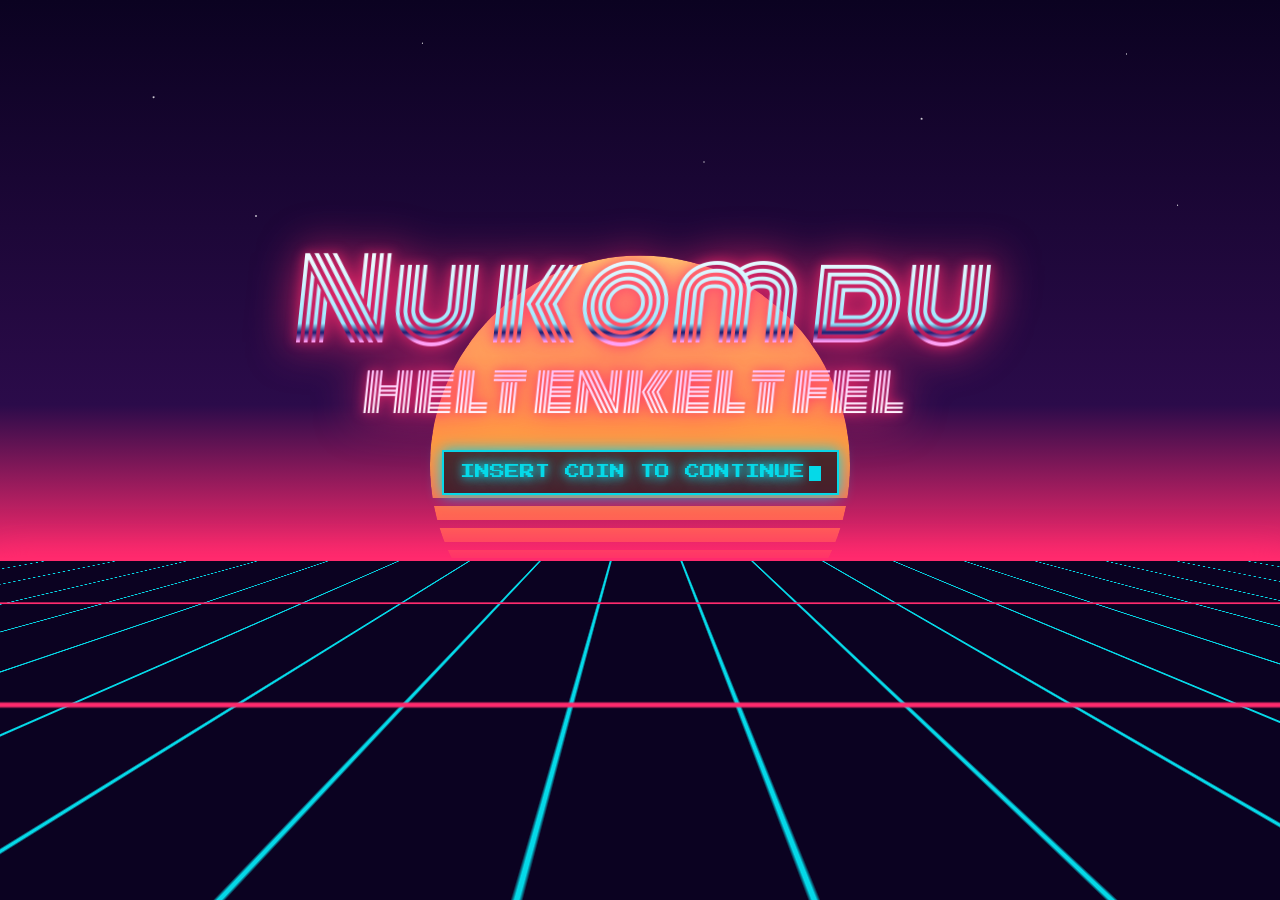
==== commit 46985d96: "Rensa sajten: bara en 80-talsindexsida tills vidare Co-Authored-By: Claude Opus 5.5 <noreply@anthrop" ====
--- a/index.html
+++ b/index.html
@@ -3,48 +3,46 @@
 <head>
 <meta charset="utf-8">
 <meta name="viewport" content="width=device-width, initial-scale=1">
-<title>Nonsens – helt utan syfte</title>
-<link rel="stylesheet" href="style.css">
+<title>Nu kom du helt enkelt fel</title>
+<link rel="preconnect" href="https://fonts.googleapis.com">
+<link rel="preconnect" href="https://fonts.gstatic.com" crossorigin>
+<link href="https://fonts.googleapis.com/css2?family=Monoton&family=Press+Start+2P&display=swap" rel="stylesheet">
+<style>
+*{box-sizing:border-box;margin:0}
+html,body{height:100%}
+body{background:#0b0221;color:#fff;overflow:hidden;font-family:"Press Start 2P",monospace}
+.sky{position:fixed;inset:0;background:linear-gradient(#0b0221 0%,#2b0b4a 45%,#ff2a6d 62%,#0b0221 62.2%)}
+.stars{position:fixed;inset:0 0 40% 0;background-image:radial-gradient(1.5px 1.5px at 12% 18%,#fff,transparent),radial-gradient(1px 1px at 33% 8%,#fff,transparent),radial-gradient(1.5px 1.5px at 72% 22%,#fff,transparent),radial-gradient(1px 1px at 88% 10%,#fff,transparent),radial-gradient(1px 1px at 55% 30%,#fff,transparent),radial-gradient(1.5px 1.5px at 20% 40%,#fff,transparent),radial-gradient(1px 1px at 92% 38%,#fff,transparent);animation:blink 3s infinite alternate}
+@keyframes blink{to{opacity:.4}}
+.sun{position:fixed;left:50%;top:62%;width:min(60vw,420px);aspect-ratio:1;transform:translate(-50%,-72%);border-radius:50%;
+  background:linear-gradient(#ffe66d 0%,#ff9e3d 45%,#ff2a6d 80%);
+  -webkit-mask:linear-gradient(#000 55%,transparent 55%),repeating-linear-gradient(transparent 0 8px,#000 8px 22px);-webkit-mask-composite:source-over;
+  mask:linear-gradient(#000 55%,transparent 55%),repeating-linear-gradient(transparent 0 8px,#000 8px 22px);mask-composite:add;
+  box-shadow:0 0 80px #ff2a6d}
+.floor{position:fixed;left:0;right:0;top:62%;bottom:0;perspective:220px;perspective-origin:50% 0;overflow:hidden;background:#0b0221;z-index:1;border-top:2px solid #ff2a6d;box-shadow:0 -4px 30px #ff2a6d}
+.grid{position:absolute;left:-100%;right:-100%;top:0;height:300%;transform:rotateX(65deg);transform-origin:50% 0;
+  background-image:linear-gradient(#ff2a6d 2px,transparent 2px),linear-gradient(90deg,#05d9e8 2px,transparent 2px);
+  background-size:70px 70px;animation:drive 1s linear infinite}
+@keyframes drive{to{background-position:0 70px}}
+.floor::after{content:"";position:absolute;inset:0;background:linear-gradient(#0b0221 0%,transparent 35%)}
+main{position:relative;z-index:3;height:100%;display:flex;flex-direction:column;align-items:center;justify-content:center;text-align:center;padding:0 16px 18vh}
+h1{font-family:Monoton,cursive;font-weight:400;font-size:clamp(38px,9vw,110px);line-height:1.05;
+  background:linear-gradient(#fff 0%,#9be7ff 45%,#1a1a6e 50%,#ff9ef5 55%,#fff 100%);-webkit-background-clip:text;background-clip:text;color:transparent;
+  filter:drop-shadow(0 0 6px #ff2a6d) drop-shadow(0 0 22px #ff2a6d);transform:skew(-6deg)}
+h1 .sub{display:block;font-size:.55em}
+p{margin-top:28px;background:rgba(11,2,33,.75);padding:12px 16px;border:2px solid #05d9e8;box-shadow:0 0 14px #05d9e8;font-size:clamp(10px,1.8vw,15px);color:#05d9e8;text-shadow:0 0 8px #05d9e8,0 0 20px #05d9e8;animation:flick 2.4s infinite}
+@keyframes flick{0%,19%,23%,60%,100%{opacity:1}20%,22%,61%{opacity:.2}}
+.cursor{display:inline-block;width:.8em;height:1em;background:#05d9e8;vertical-align:-2px;margin-left:4px;animation:cur 1s steps(1) infinite}
+@keyframes cur{50%{opacity:0}}
+@media(prefers-reduced-motion:reduce){.grid,.stars,p,.cursor{animation:none}}
+</style>
 </head>
 <body>
-<div class="wrap">
-  <header class="top"><a class="home" href="./">🌀 Nonsens</a><span class="tag">En avdelning helt utan syfte</span></header>
-  <h1>Välkommen till ingenting.</h1>
-  <p class="lead">Här finns ingenting du behöver. Men det finns mycket av det.</p>
-
-  <div class="grid">
-    <a class="tile" href="knappen.html"><span class="em">🔴</span><b>Tryck inte</b><span class="d">En knapp. Du vet vad du ska göra.</span></a>
-    <a class="tile" href="oraklet.html"><span class="em">🔮</span><b>Oraklet</b><span class="d">Svarar på allt. Typ.</span></a>
-    <a class="tile" href="ankor.html"><span class="em">🦆</span><b>Hitta ankan</b><span class="d">En av dem är inte som de andra.</span></a>
-    <a class="tile" href="kon.html"><span class="em">🧍</span><b>Kön</b><span class="d">Ställ dig i kö. Till vad? Spelar ingen roll.</span></a>
-    <a class="tile" href="panel.html"><span class="em">🎛️</span><b>Kontrollpanelen</b><span class="d">Spakar som styr exakt ingenting.</span></a>
-    <a class="tile" href="intyg.html"><span class="em">📜</span><b>Intyg</b><span class="d">Officiellt bevis på genomförd ingenting.</span></a>
-  </div>
-
-  <h2 style="margin-top:40px">Prestationer <span class="muted small" id="achcount"></span></h2>
-  <div class="card" id="achlist"></div>
-
-  <footer class="foot">Ingenting här är på riktigt. Allt sparas bara i din egen webbläsare.</footer>
-</div>
-<script src="common.js"></script>
-<script>
-function renderAch(){
-  const got=(store().ach)||{}; const keys=Object.keys(ACH);
-  document.getElementById("achcount").textContent="("+keys.filter(k=>got[k]).length+" av "+keys.length+")";
-  const list=document.getElementById("achlist"); list.innerHTML="";
-  keys.forEach(k=>{
-    const a=ACH[k], d=document.createElement("div");
-    d.className="ach"+(got[k]?"":" locked");
-    d.innerHTML='<span class="i"></span><div><b></b><div class="small muted"></div></div>';
-    d.querySelector(".i").textContent=a.i;
-    d.querySelector("b").textContent=got[k]?a.n:"???";
-    d.querySelector(".small").textContent=got[k]?a.d:"Inte upplåst än.";
-    list.appendChild(d);
-  });
-}
-document.addEventListener("ach", renderAch);
-renderAch();
-setTimeout(()=>unlock("forsta"), 600);
-</script>
+<div class="sky"></div><div class="stars"></div><div class="sun"></div>
+<div class="floor"><div class="grid"></div></div>
+<main>
+  <h1>Nu kom du<span class="sub">helt enkelt fel</span></h1>
+  <p>INSERT COIN TO CONTINUE<span class="cursor"></span></p>
+</main>
 </body>
 </html>
